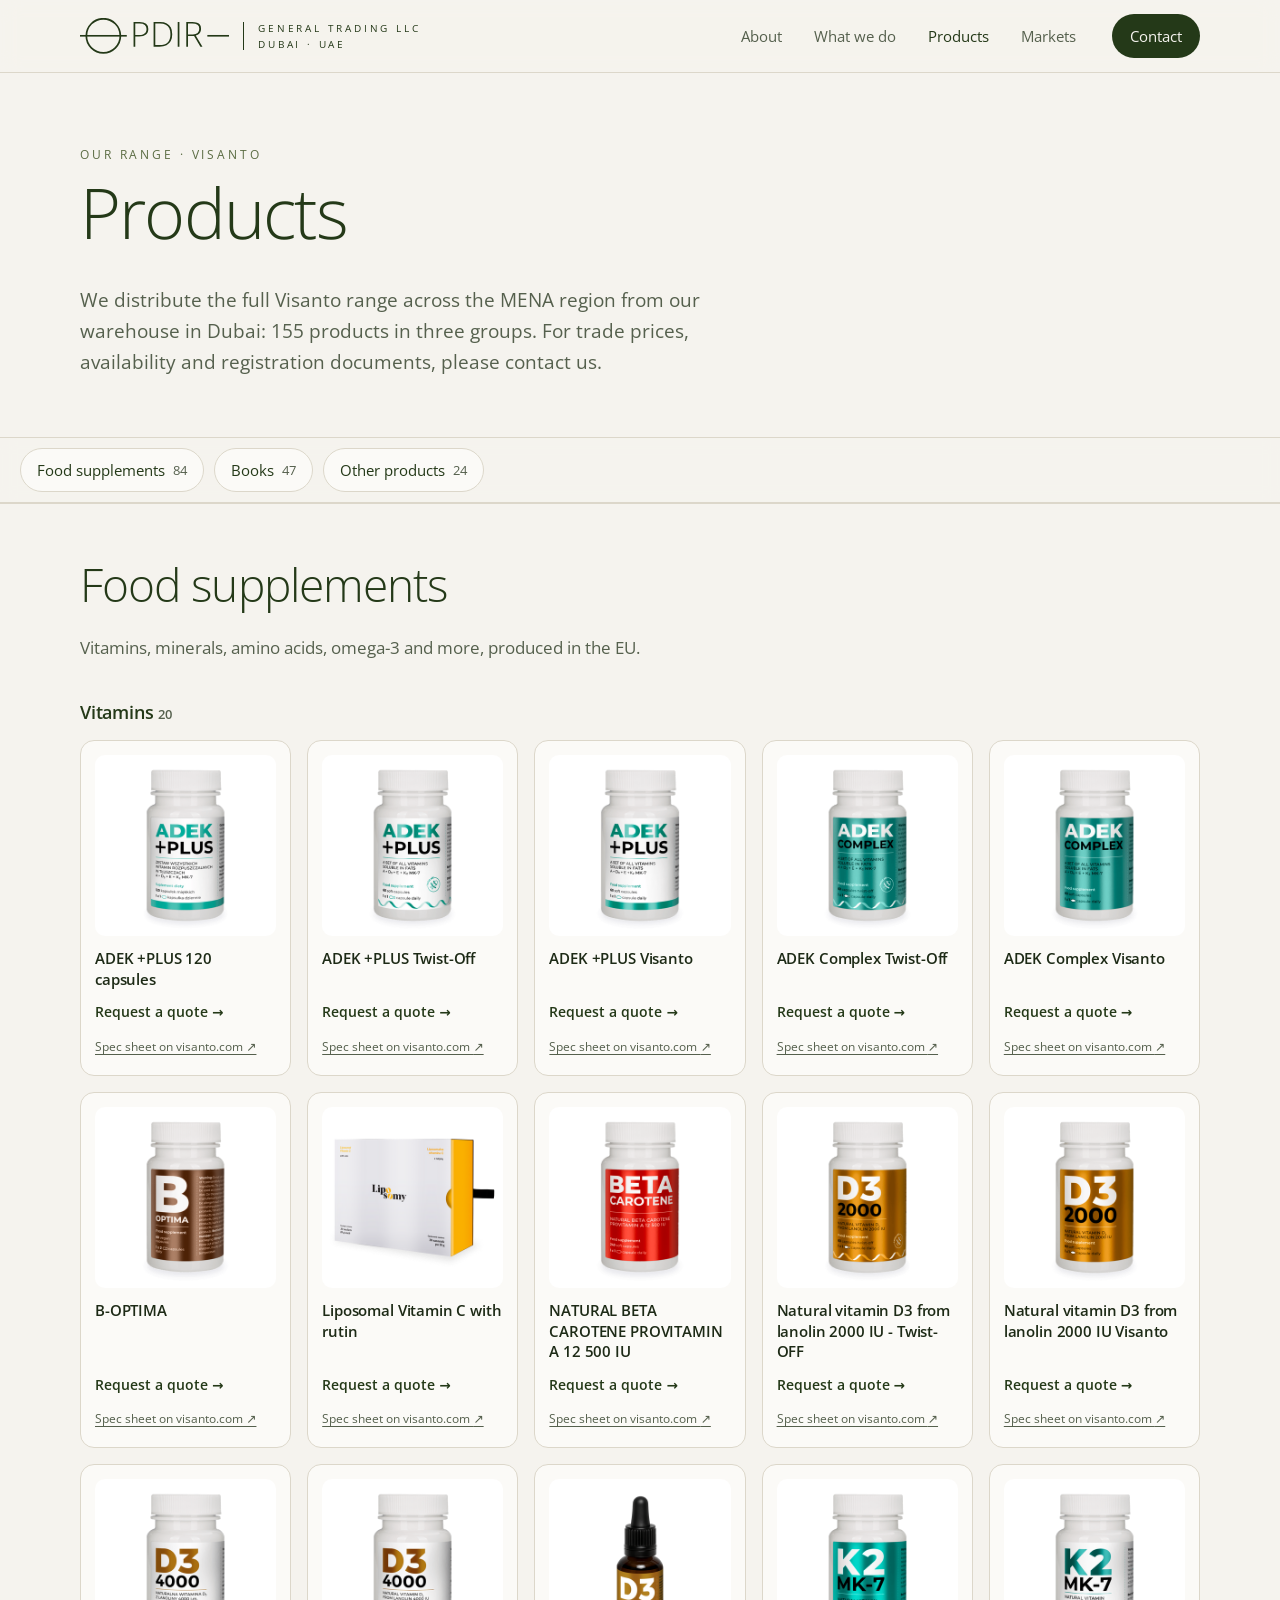
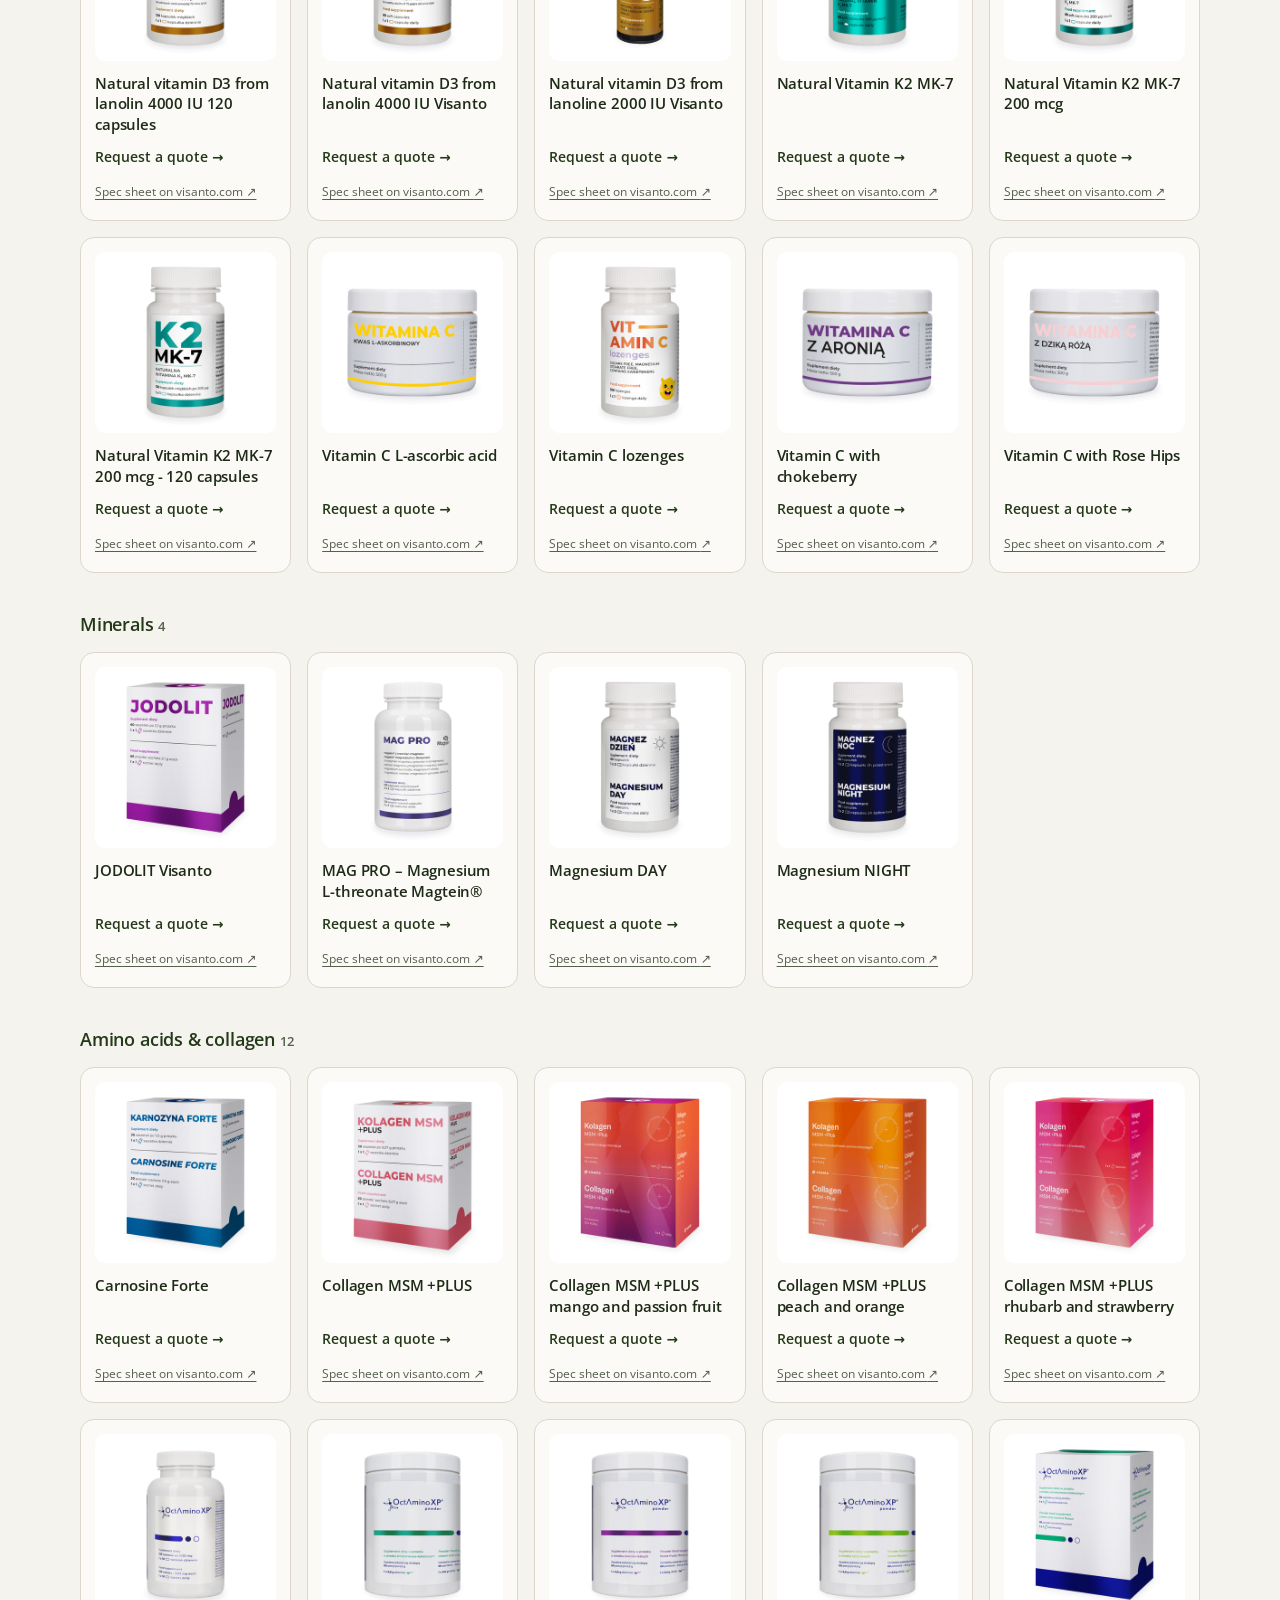
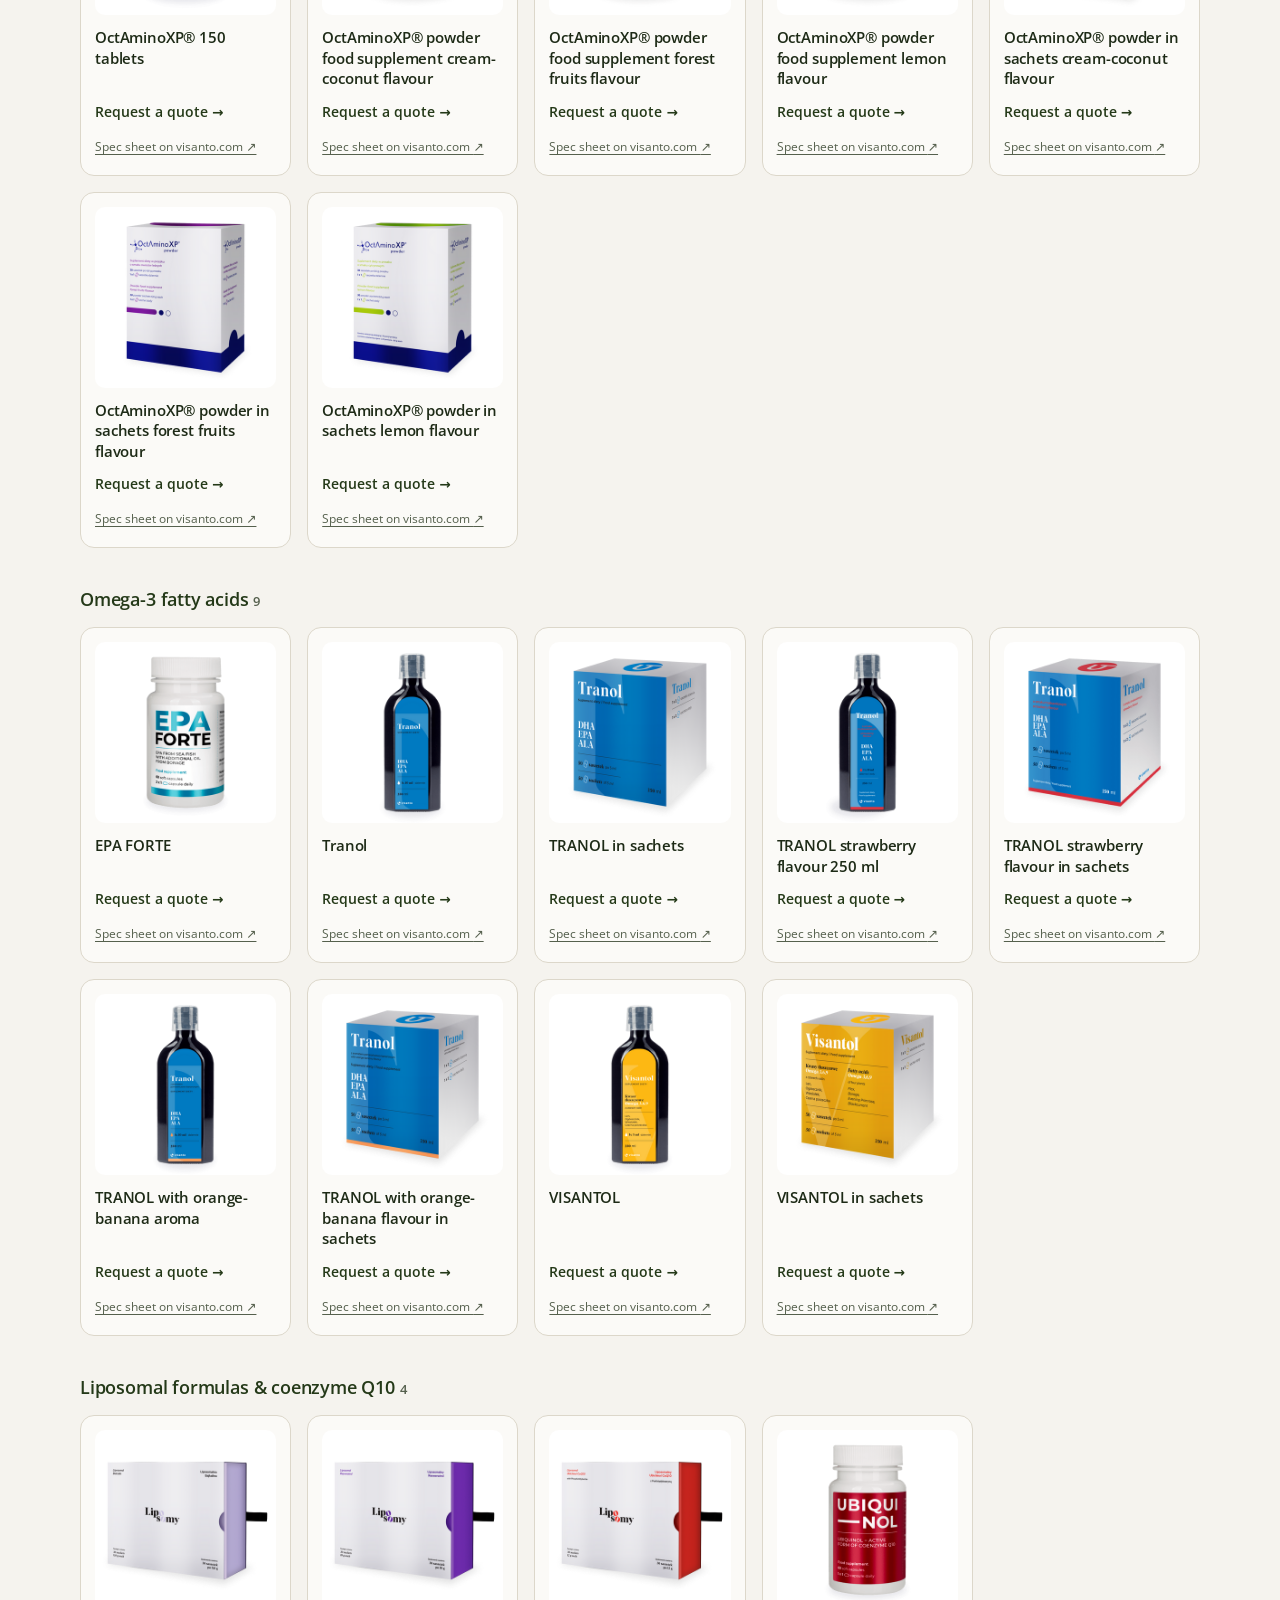
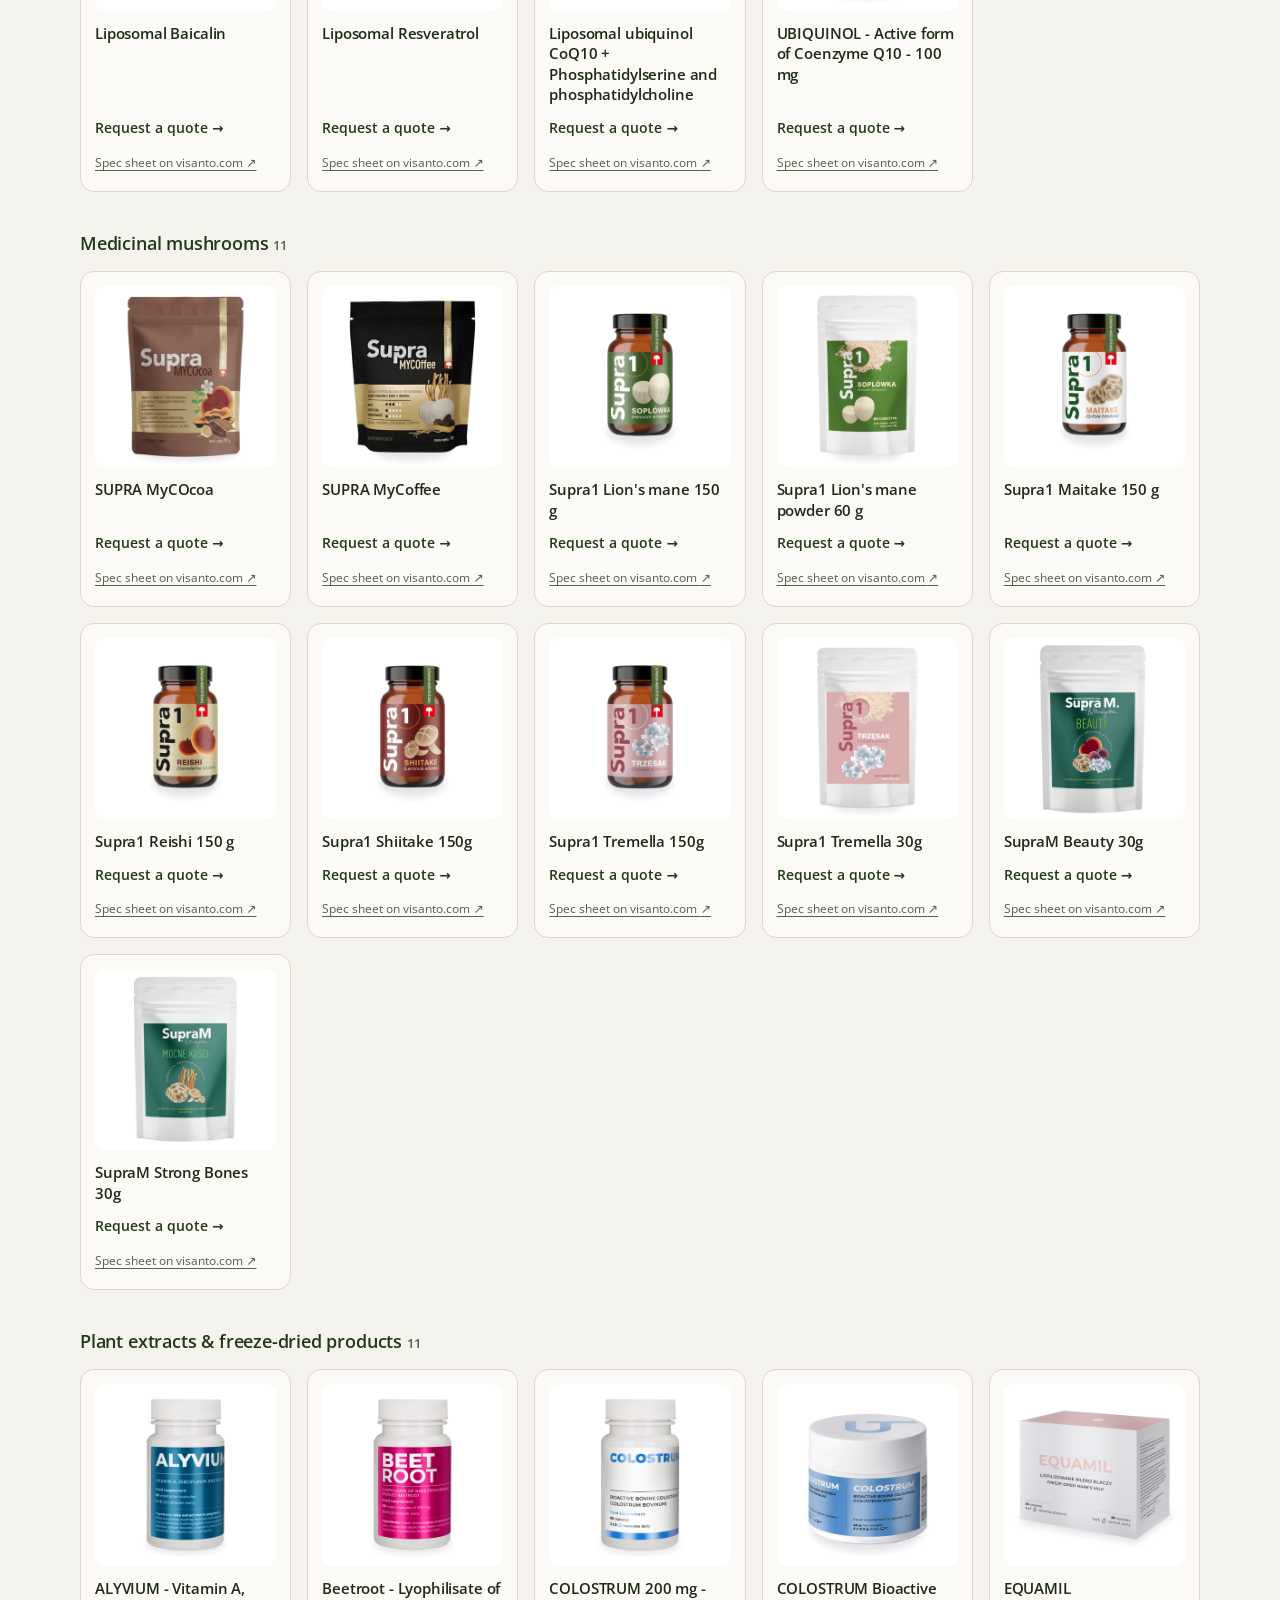
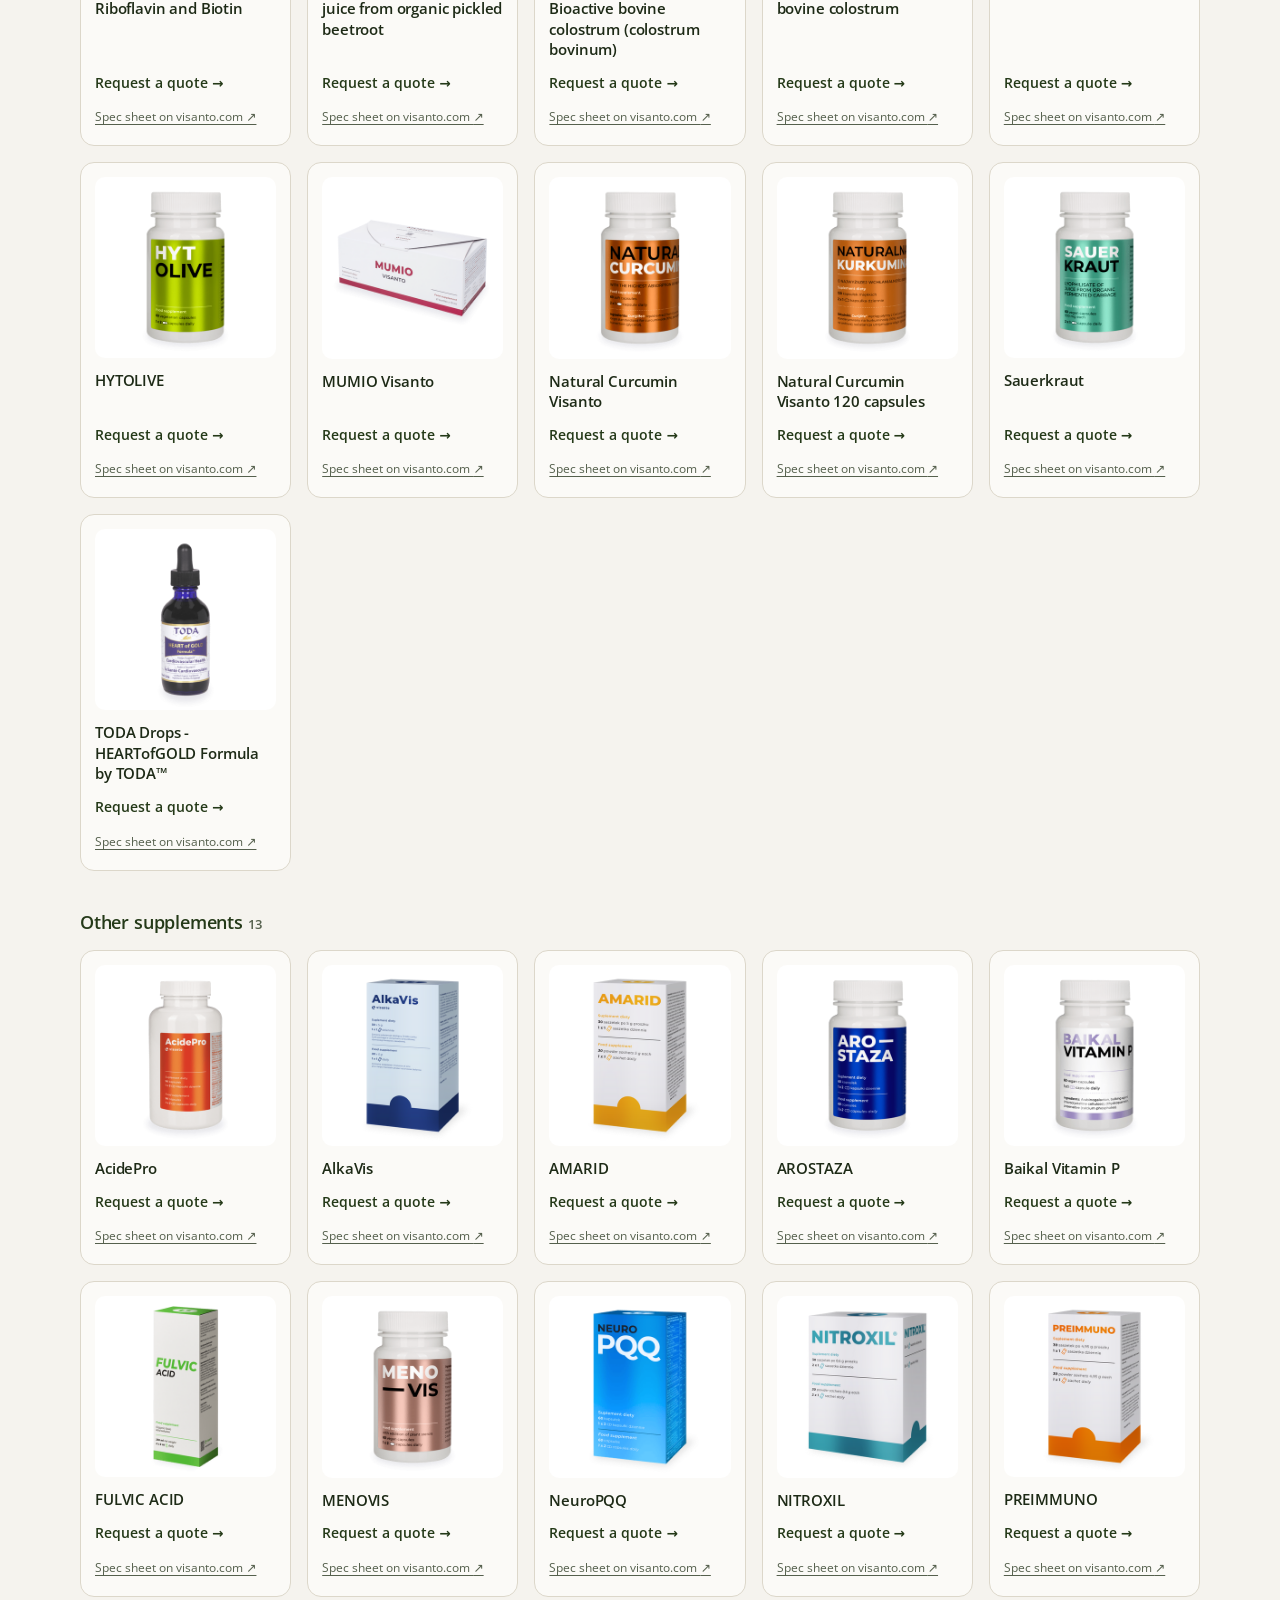
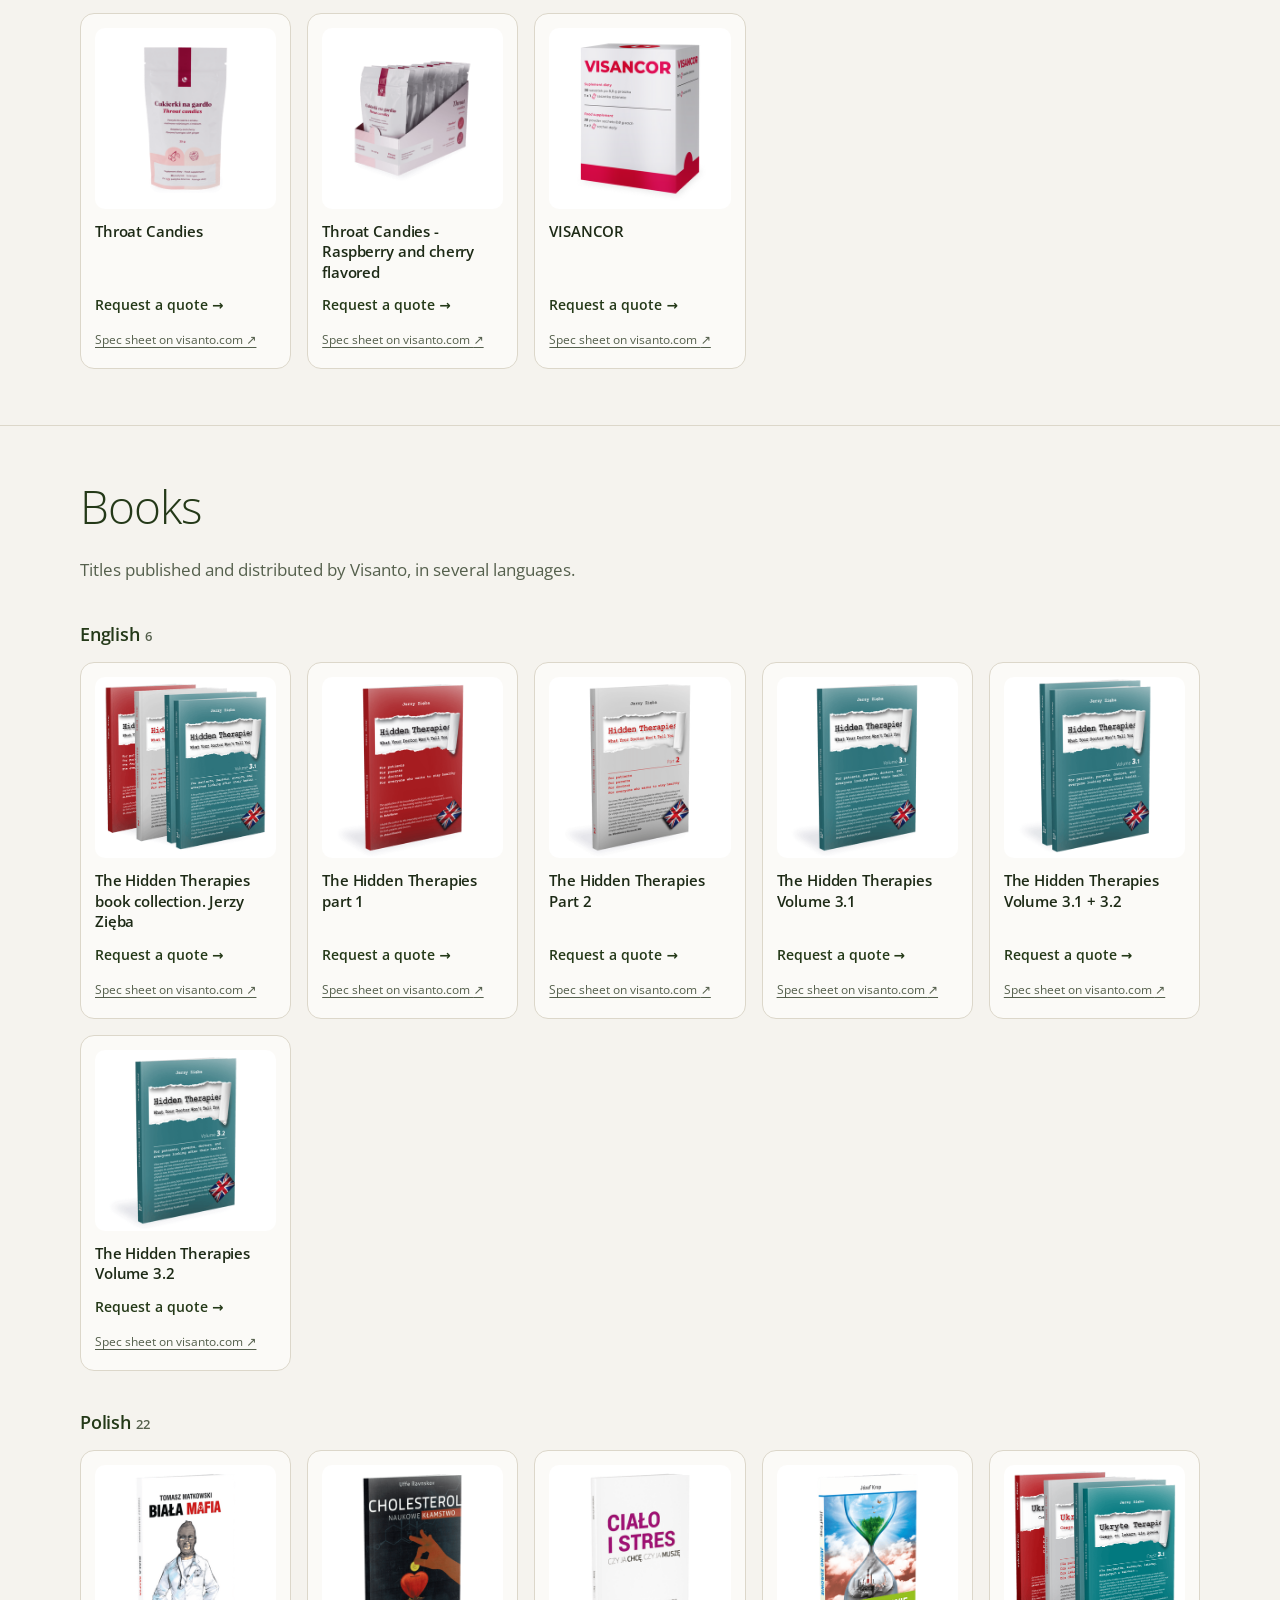
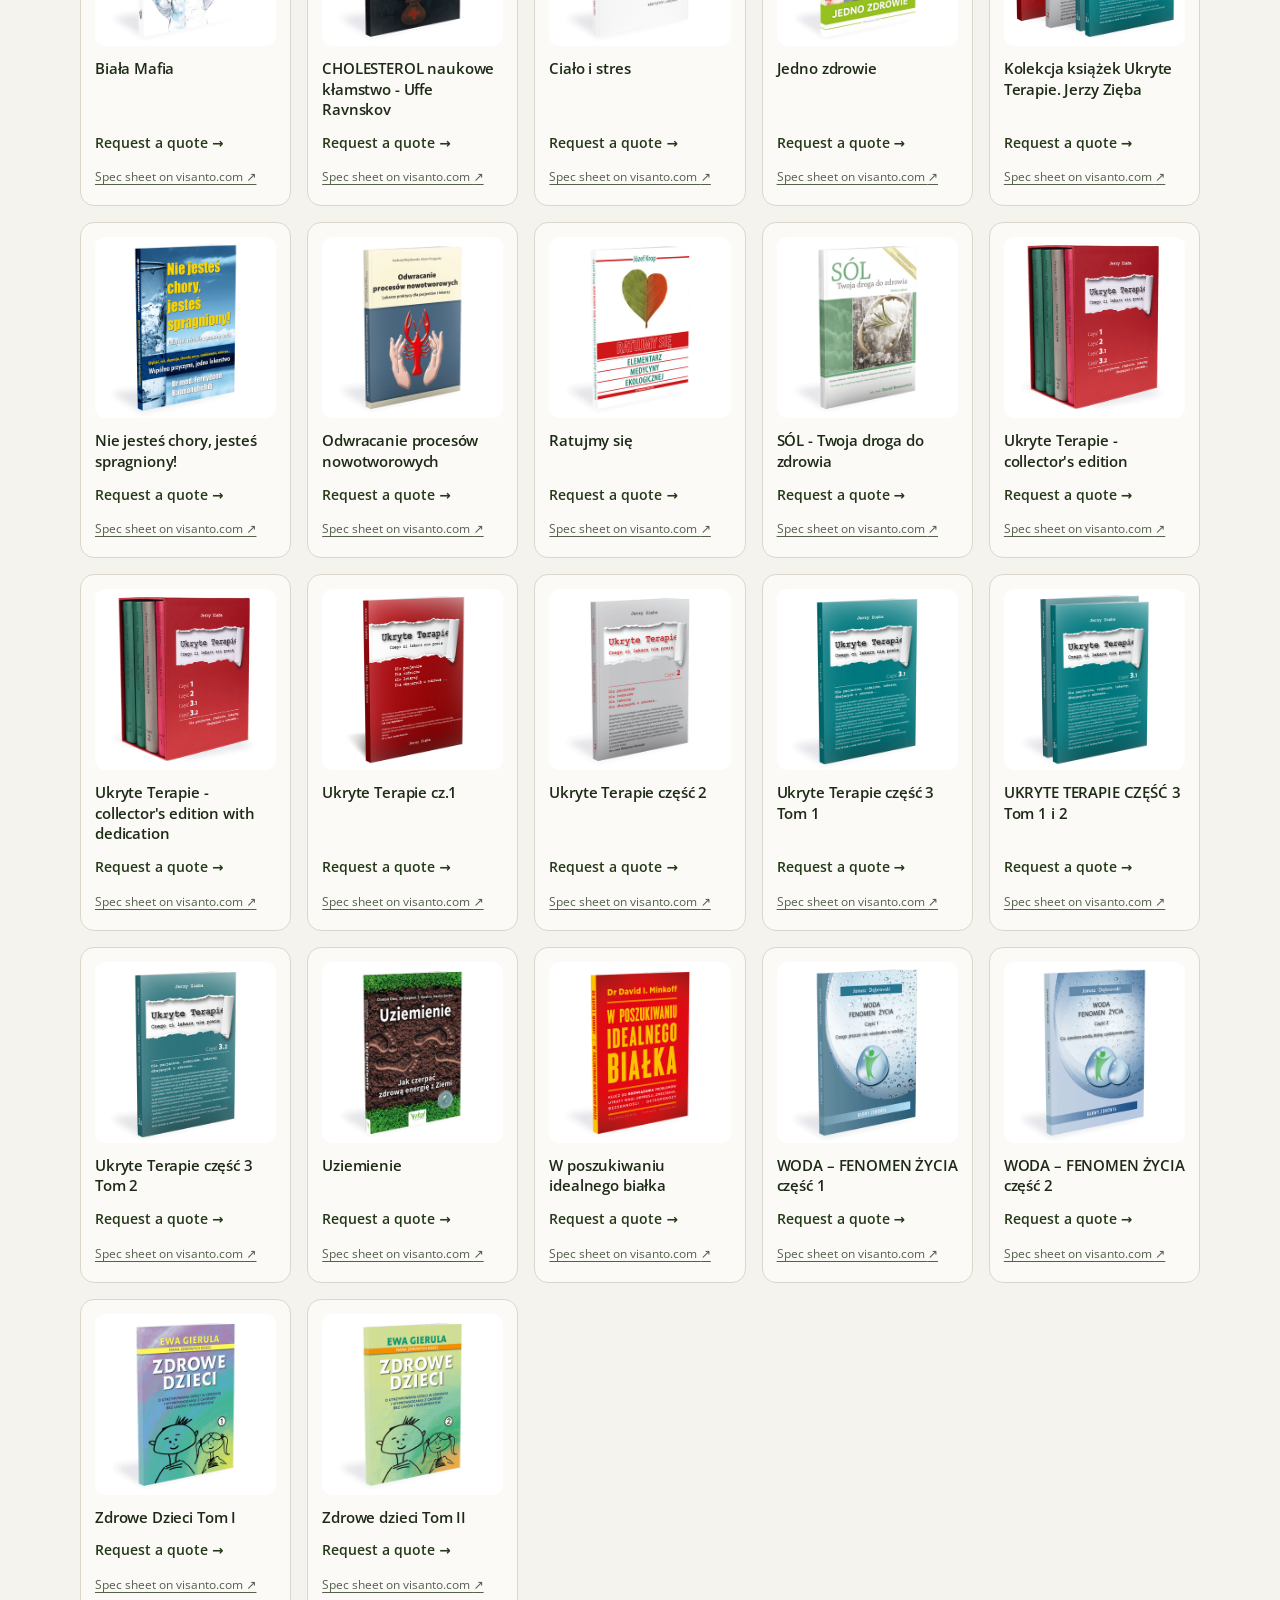
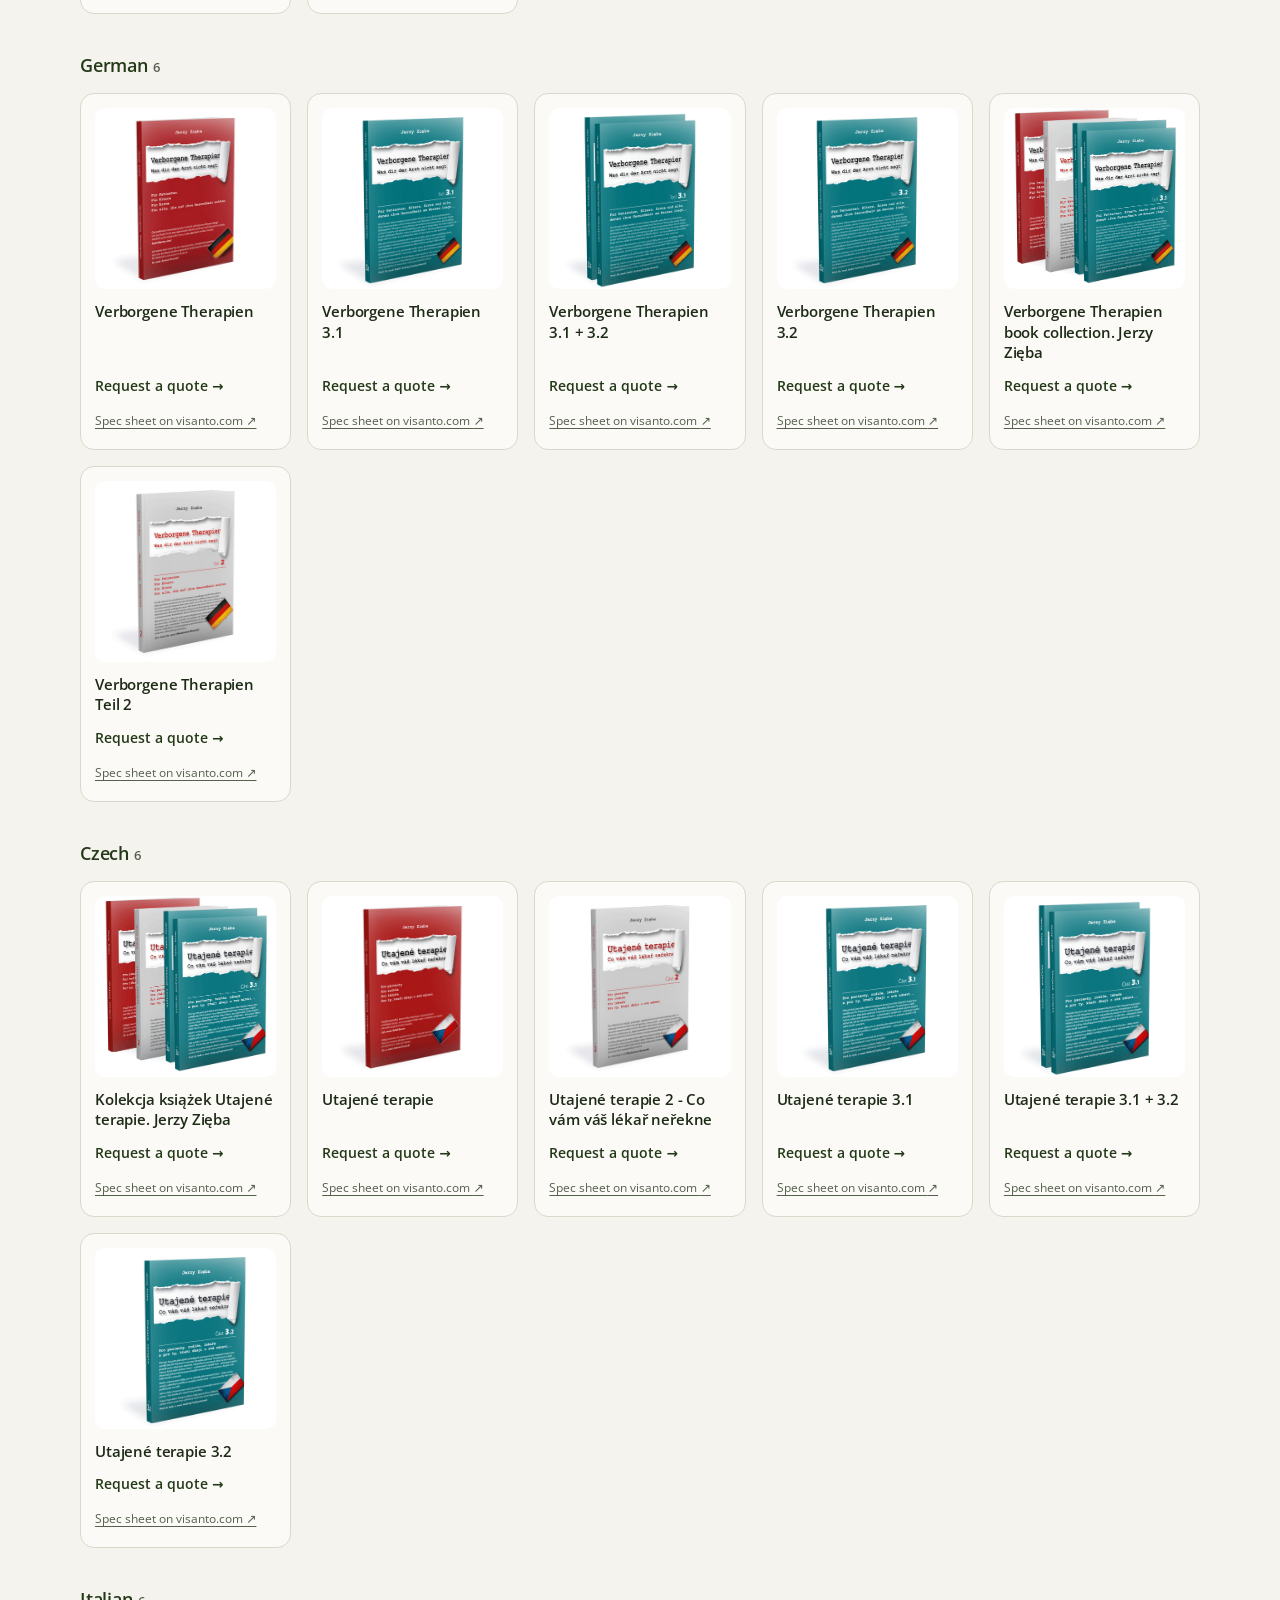
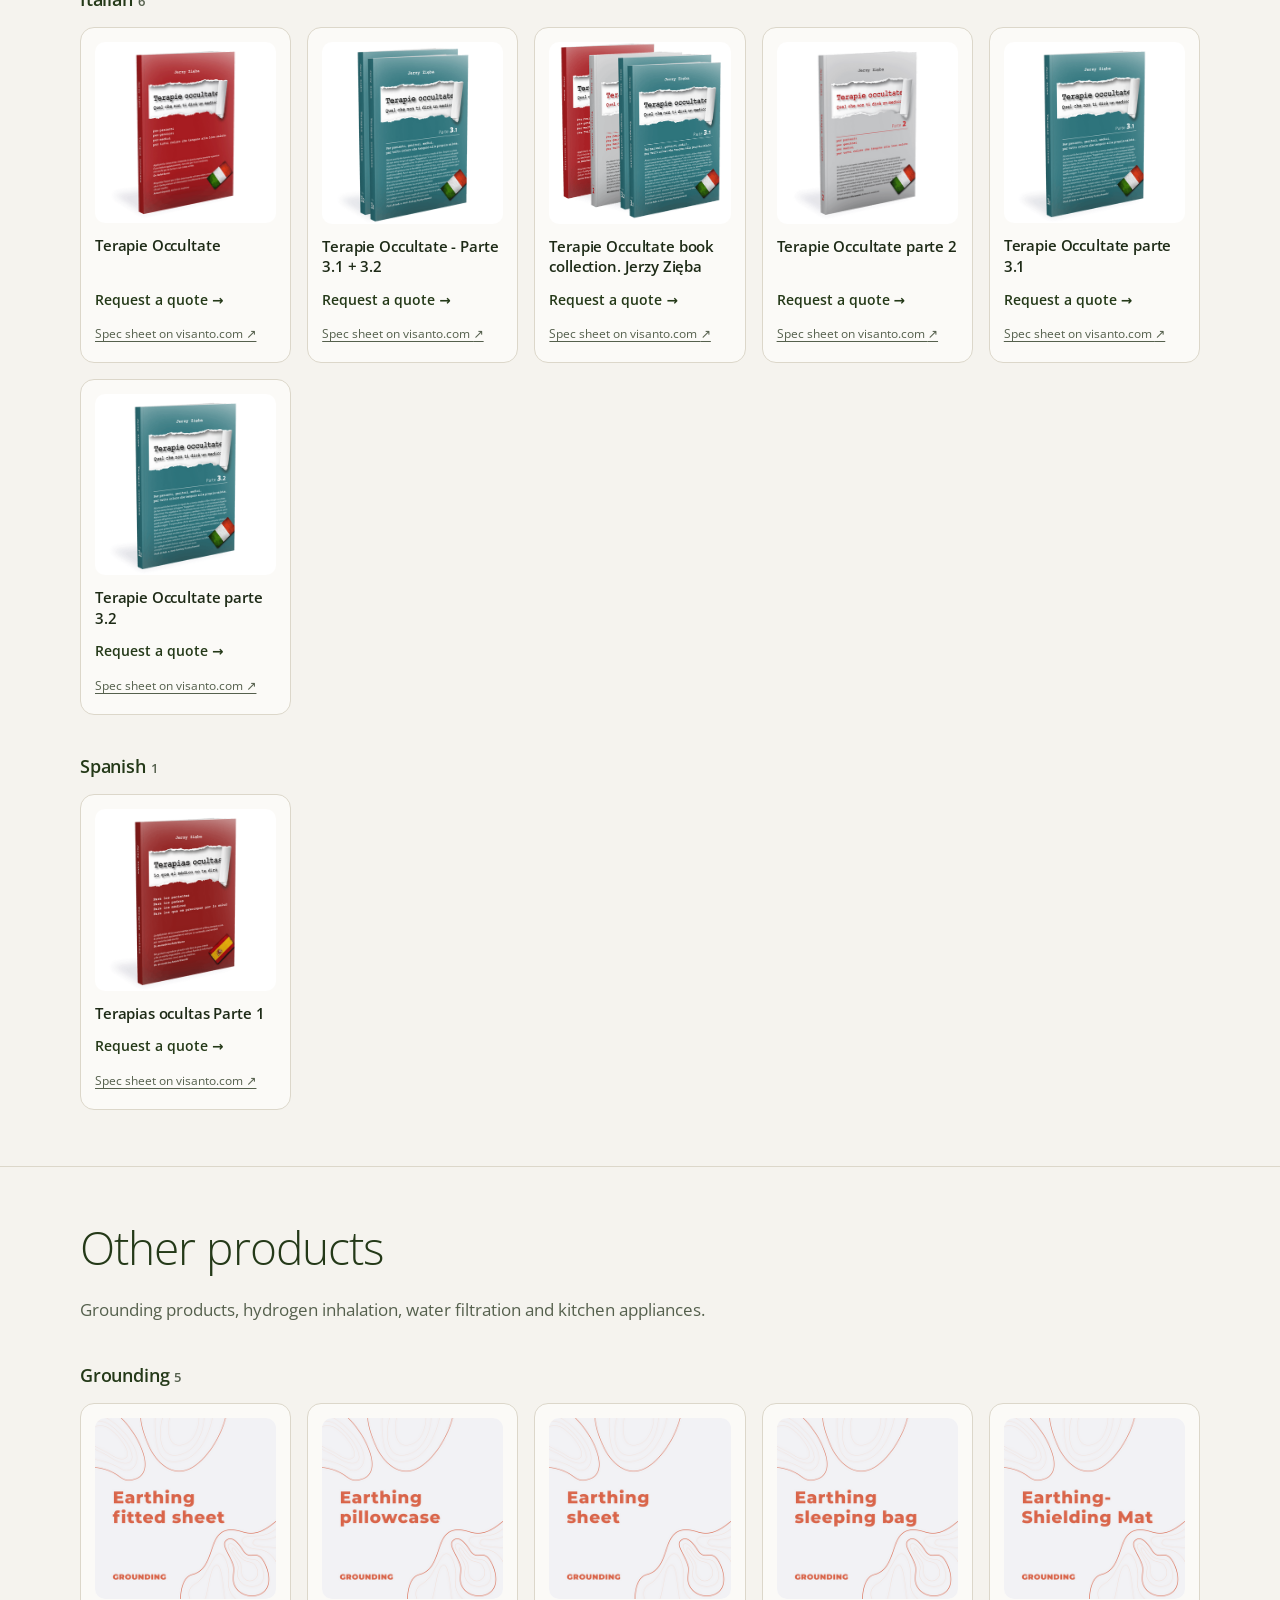
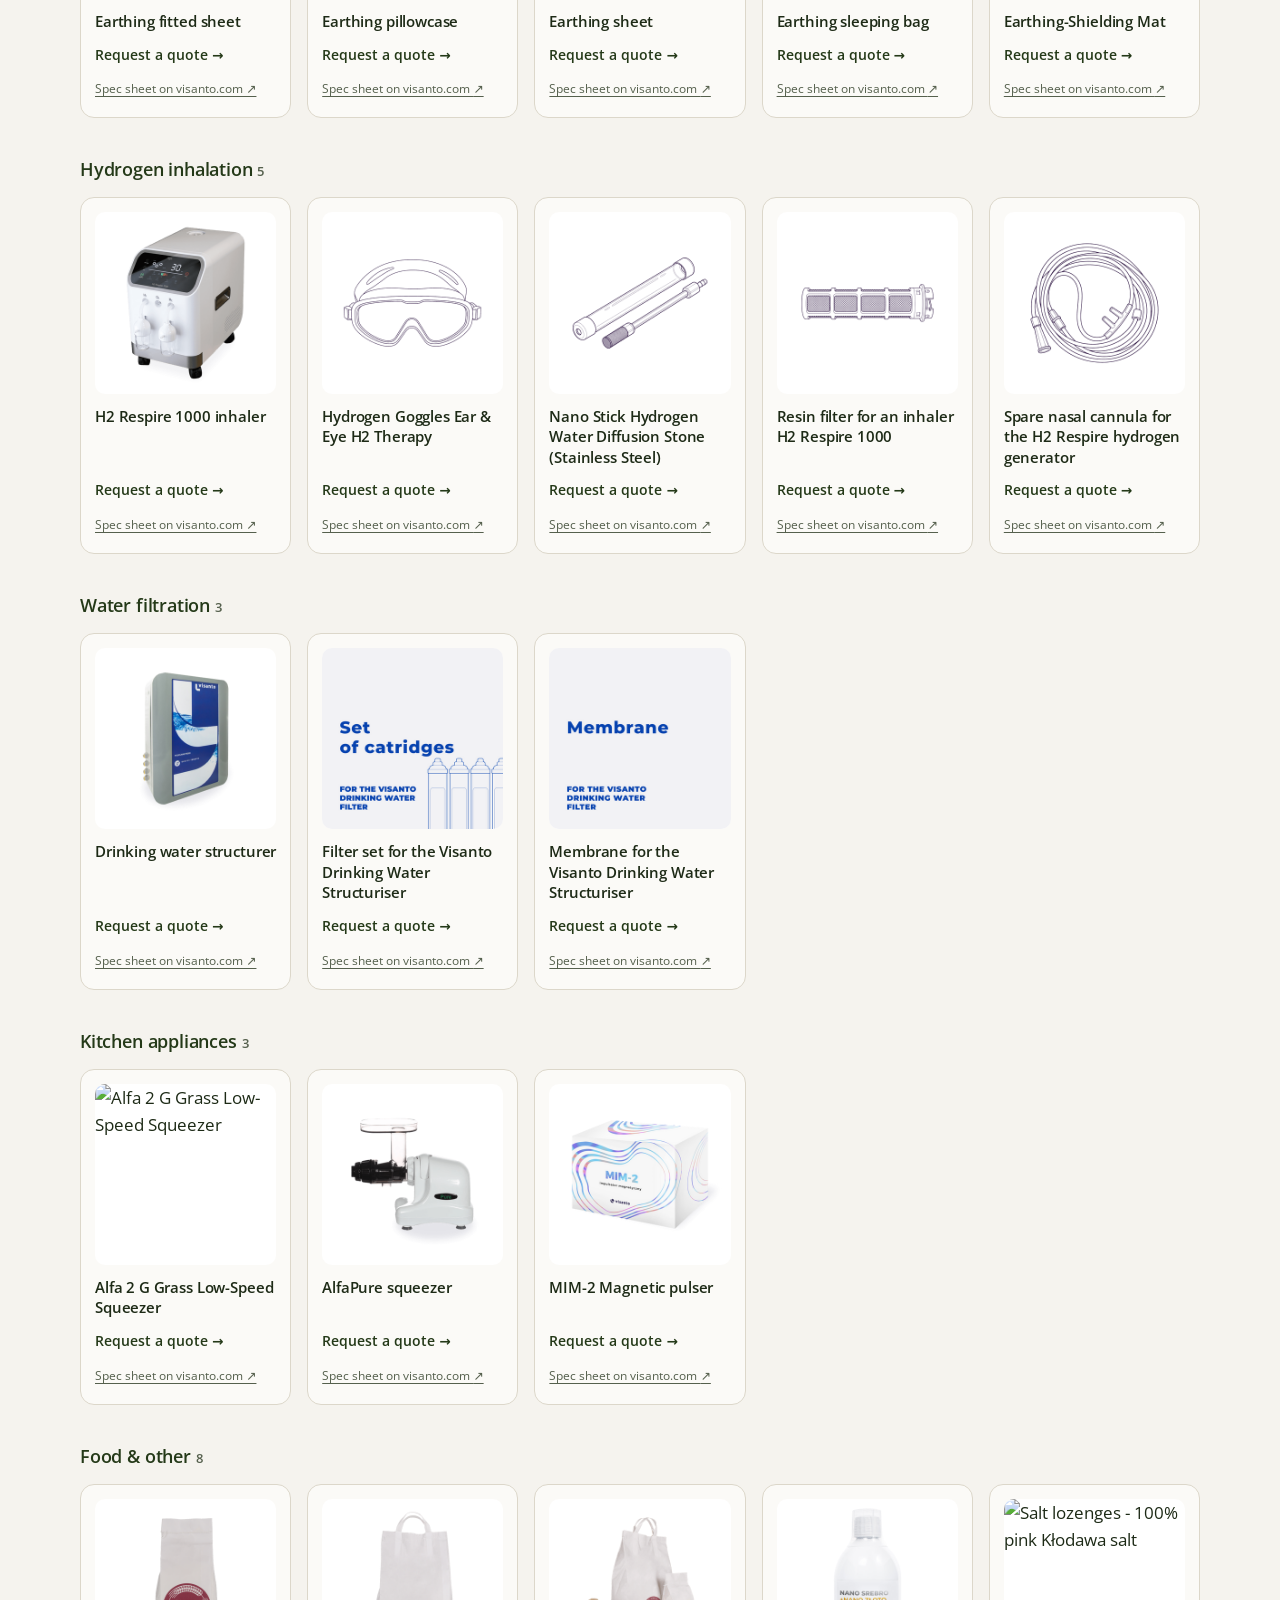
==== site/products.html @ 5ce19b1f "PDIR General Trading website Static site, catalogue build script and GitHub Pages workflows, moved f" ====
<!doctype html>
<html lang="en">
<head>
  <meta charset="utf-8">
  <meta name="viewport" content="width=device-width, initial-scale=1, viewport-fit=cover">
  <title>Products — PDIR General Trading LLC</title>
  <meta name="description" content="The Visanto range distributed by PDIR General Trading LLC from Dubai: food supplements, books and other products from Europe.">
  <meta name="theme-color" content="#243918">
  <link rel="icon" href="assets/favicon.svg" type="image/svg+xml">
  <link rel="preconnect" href="https://fonts.googleapis.com">
  <link rel="preconnect" href="https://fonts.gstatic.com" crossorigin>
  <link href="https://fonts.googleapis.com/css2?family=Open+Sans:wght@300;400;600&display=swap" rel="stylesheet">
  <link rel="stylesheet" href="styles.css">
</head>
<body>
  <a class="skip" href="#top">Skip to content</a>
  <!-- Generated by scripts/build_products.py from visanto.com. Do not edit by hand. -->
  <header class="site-header">
    <div class="wrap header-inner">
      <a class="logo" href="index.html" aria-label="PDIR General Trading LLC home">
        <img src="assets/pdir-mark.svg" alt="PDIR" width="149" height="36">
        <span class="logo-micro"><span>General Trading LLC</span><span>Dubai &middot; UAE</span></span>
      </a>
      <button class="menu-btn" type="button" aria-expanded="false" aria-controls="site-nav">
        <span class="menu-bars" aria-hidden="true"></span>Menu
      </button>
      <nav class="nav" id="site-nav" aria-label="Main">
        <a href="index.html#about">About</a>
        <a href="index.html#services">What we do</a>
        <a href="products.html" aria-current="page">Products</a>
        <a href="index.html#markets">Markets</a>
        <a class="nav-cta" href="index.html#contact">Contact</a>
      </nav>
    </div>
  </header>

  <main id="top">
    <section class="page-hero">
      <div class="wrap">
        <p class="eyebrow">Our range &middot; Visanto</p>
        <h1>Products</h1>
        <p class="lead">We distribute the full Visanto range across the MENA region from our warehouse in Dubai: 155 products in three groups. For trade prices, availability and registration documents, please contact us.</p>
      </div>
    </section>
    <nav class="chips-bar" aria-label="Product groups">
      <div class="wrap chips">
          <a class="chip" href="#supplements">Food supplements <span>84</span></a>
          <a class="chip" href="#books">Books <span>47</span></a>
          <a class="chip" href="#other">Other products <span>24</span></a>
      </div>
    </nav>

    <section id="supplements" class="section catalogue-section">
      <div class="wrap">
        <h2>Food supplements</h2>
        <p class="muted">Vitamins, minerals, amino acids, omega-3 and more, produced in the EU.</p>
        <h3 class="group-title" id="vitamins">Vitamins <span>20</span></h3>
        <ul class="product-grid">
<li class="product">
  <div class="product-img"><img src="assets/products/adek-plus-visanto-120-capsules.png" alt="ADEK +PLUS 120 capsules" loading="lazy" width="400" height="400"></div>
  <h4>ADEK +PLUS 120 capsules</h4>
  <a class="product-quote" href="index.html?product=ADEK%20%2BPLUS%20120%20capsules#contact">Request a quote</a>
  <a class="product-ext" href="https://visanto.com/products/adek-plus-visanto-120-capsules" target="_blank" rel="noopener">Spec sheet on visanto.com <span aria-hidden="true">&#8599;</span></a>
</li>
<li class="product">
  <div class="product-img"><img src="assets/products/adek-plus-twist-off-visanto-60-caps.png" alt="ADEK +PLUS Twist-Off" loading="lazy" width="400" height="400"></div>
  <h4>ADEK +PLUS Twist-Off</h4>
  <a class="product-quote" href="index.html?product=ADEK%20%2BPLUS%20Twist-Off#contact">Request a quote</a>
  <a class="product-ext" href="https://visanto.com/products/adek-plus-twist-off-visanto-60-caps" target="_blank" rel="noopener">Spec sheet on visanto.com <span aria-hidden="true">&#8599;</span></a>
</li>
<li class="product">
  <div class="product-img"><img src="assets/products/adek-plus-visanto-60-caps.png" alt="ADEK +PLUS Visanto" loading="lazy" width="400" height="400"></div>
  <h4>ADEK +PLUS Visanto</h4>
  <a class="product-quote" href="index.html?product=ADEK%20%2BPLUS%20Visanto#contact">Request a quote</a>
  <a class="product-ext" href="https://visanto.com/products/adek-plus-visanto-60-caps" target="_blank" rel="noopener">Spec sheet on visanto.com <span aria-hidden="true">&#8599;</span></a>
</li>
<li class="product">
  <div class="product-img"><img src="assets/products/adek-complex-twist-off-60-caps-visanto.png" alt="ADEK Complex Twist-Off" loading="lazy" width="400" height="400"></div>
  <h4>ADEK Complex Twist-Off</h4>
  <a class="product-quote" href="index.html?product=ADEK%20Complex%20Twist-Off#contact">Request a quote</a>
  <a class="product-ext" href="https://visanto.com/products/adek-complex-twist-off-60-caps-visanto" target="_blank" rel="noopener">Spec sheet on visanto.com <span aria-hidden="true">&#8599;</span></a>
</li>
<li class="product">
  <div class="product-img"><img src="assets/products/adek-complex-visanto-60-capsules.png" alt="ADEK Complex Visanto" loading="lazy" width="400" height="400"></div>
  <h4>ADEK Complex Visanto</h4>
  <a class="product-quote" href="index.html?product=ADEK%20Complex%20Visanto#contact">Request a quote</a>
  <a class="product-ext" href="https://visanto.com/products/adek-complex-visanto-60-capsules" target="_blank" rel="noopener">Spec sheet on visanto.com <span aria-hidden="true">&#8599;</span></a>
</li>
<li class="product">
  <div class="product-img"><img src="assets/products/vitamin-b-complex-b-optima.png" alt="B-OPTIMA" loading="lazy" width="400" height="400"></div>
  <h4>B-OPTIMA</h4>
  <a class="product-quote" href="index.html?product=B-OPTIMA#contact">Request a quote</a>
  <a class="product-ext" href="https://visanto.com/products/vitamin-b-complex-b-optima" target="_blank" rel="noopener">Spec sheet on visanto.com <span aria-hidden="true">&#8599;</span></a>
</li>
<li class="product">
  <div class="product-img"><img src="assets/products/liposomal-vitamin-c-with-rutin.png" alt="Liposomal Vitamin C with rutin" loading="lazy" width="400" height="400"></div>
  <h4>Liposomal Vitamin C with rutin</h4>
  <a class="product-quote" href="index.html?product=Liposomal%20Vitamin%20C%20with%20rutin#contact">Request a quote</a>
  <a class="product-ext" href="https://visanto.com/products/liposomal-vitamin-c-with-rutin" target="_blank" rel="noopener">Spec sheet on visanto.com <span aria-hidden="true">&#8599;</span></a>
</li>
<li class="product">
  <div class="product-img"><img src="assets/products/visanto-natural-beta-carotene-provitamin-a-12500-iu-240-caps.png" alt="NATURAL BETA CAROTENE PROVITAMIN A 12 500 IU" loading="lazy" width="400" height="400"></div>
  <h4>NATURAL BETA CAROTENE PROVITAMIN A 12 500 IU</h4>
  <a class="product-quote" href="index.html?product=NATURAL%20BETA%20CAROTENE%20PROVITAMIN%20A%2012%20500%20IU#contact">Request a quote</a>
  <a class="product-ext" href="https://visanto.com/products/visanto-natural-beta-carotene-provitamin-a-12500-iu-240-caps" target="_blank" rel="noopener">Spec sheet on visanto.com <span aria-hidden="true">&#8599;</span></a>
</li>
<li class="product">
  <div class="product-img"><img src="assets/products/natural-vitamin-d3-from-lanolin-2000-iu-visanto-60-caps.png" alt="Natural vitamin D3 from lanolin 2000 IU - Twist-OFF" loading="lazy" width="400" height="400"></div>
  <h4>Natural vitamin D3 from lanolin 2000 IU - Twist-OFF</h4>
  <a class="product-quote" href="index.html?product=Natural%20vitamin%20D3%20from%20lanolin%202000%20IU%20-%20Twist-OFF#contact">Request a quote</a>
  <a class="product-ext" href="https://visanto.com/products/natural-vitamin-d3-from-lanolin-2000-iu-visanto-60-caps" target="_blank" rel="noopener">Spec sheet on visanto.com <span aria-hidden="true">&#8599;</span></a>
</li>
<li class="product">
  <div class="product-img"><img src="assets/products/vitamin-d3-from-lanolin-2000-iu-visanto.png" alt="Natural vitamin D3 from lanolin 2000 IU Visanto" loading="lazy" width="400" height="400"></div>
  <h4>Natural vitamin D3 from lanolin 2000 IU Visanto</h4>
  <a class="product-quote" href="index.html?product=Natural%20vitamin%20D3%20from%20lanolin%202000%20IU%20Visanto#contact">Request a quote</a>
  <a class="product-ext" href="https://visanto.com/products/vitamin-d3-from-lanolin-2000-iu-visanto" target="_blank" rel="noopener">Spec sheet on visanto.com <span aria-hidden="true">&#8599;</span></a>
</li>
<li class="product">
  <div class="product-img"><img src="assets/products/natural-vitamin-d3-from-lanloin-4000-iu-120-capsules-visanto.png" alt="Natural vitamin D3 from lanolin 4000 IU 120 capsules" loading="lazy" width="400" height="400"></div>
  <h4>Natural vitamin D3 from lanolin 4000 IU 120 capsules</h4>
  <a class="product-quote" href="index.html?product=Natural%20vitamin%20D3%20from%20lanolin%204000%20IU%20120%20capsules#contact">Request a quote</a>
  <a class="product-ext" href="https://visanto.com/products/natural-vitamin-d3-from-lanloin-4000-iu-120-capsules-visanto" target="_blank" rel="noopener">Spec sheet on visanto.com <span aria-hidden="true">&#8599;</span></a>
</li>
<li class="product">
  <div class="product-img"><img src="assets/products/natural-vitamin-d3-from-lanloin-4000-iu-visanto.png" alt="Natural vitamin D3 from lanolin 4000 IU Visanto" loading="lazy" width="400" height="400"></div>
  <h4>Natural vitamin D3 from lanolin 4000 IU Visanto</h4>
  <a class="product-quote" href="index.html?product=Natural%20vitamin%20D3%20from%20lanolin%204000%20IU%20Visanto#contact">Request a quote</a>
  <a class="product-ext" href="https://visanto.com/products/natural-vitamin-d3-from-lanloin-4000-iu-visanto" target="_blank" rel="noopener">Spec sheet on visanto.com <span aria-hidden="true">&#8599;</span></a>
</li>
<li class="product">
  <div class="product-img"><img src="assets/products/natural-vitamin-d3-drops-2000iu.png" alt="Natural vitamin D3 from lanoline 2000 IU Visanto" loading="lazy" width="400" height="400"></div>
  <h4>Natural vitamin D3 from lanoline 2000 IU Visanto</h4>
  <a class="product-quote" href="index.html?product=Natural%20vitamin%20D3%20from%20lanoline%202000%20IU%20Visanto#contact">Request a quote</a>
  <a class="product-ext" href="https://visanto.com/products/natural-vitamin-d3-drops-2000iu" target="_blank" rel="noopener">Spec sheet on visanto.com <span aria-hidden="true">&#8599;</span></a>
</li>
<li class="product">
  <div class="product-img"><img src="assets/products/natural-vitamin-k2-mk7-visanto.png" alt="Natural Vitamin K2 MK-7" loading="lazy" width="400" height="400"></div>
  <h4>Natural Vitamin K2 MK-7</h4>
  <a class="product-quote" href="index.html?product=Natural%20Vitamin%20K2%20MK-7#contact">Request a quote</a>
  <a class="product-ext" href="https://visanto.com/products/natural-vitamin-k2-mk7-visanto" target="_blank" rel="noopener">Spec sheet on visanto.com <span aria-hidden="true">&#8599;</span></a>
</li>
<li class="product">
  <div class="product-img"><img src="assets/products/k2-mk7-200mcg-natural-vitamin-visanto.png" alt="Natural Vitamin K2 MK-7 200 mcg" loading="lazy" width="400" height="400"></div>
  <h4>Natural Vitamin K2 MK-7 200 mcg</h4>
  <a class="product-quote" href="index.html?product=Natural%20Vitamin%20K2%20MK-7%20200%20mcg#contact">Request a quote</a>
  <a class="product-ext" href="https://visanto.com/products/k2-mk7-200mcg-natural-vitamin-visanto" target="_blank" rel="noopener">Spec sheet on visanto.com <span aria-hidden="true">&#8599;</span></a>
</li>
<li class="product">
  <div class="product-img"><img src="assets/products/k2-mk7-200mcg-120-capsules-natural-vitamin-visanto.png" alt="Natural Vitamin K2 MK-7 200 mcg - 120 capsules" loading="lazy" width="400" height="400"></div>
  <h4>Natural Vitamin K2 MK-7 200 mcg - 120 capsules</h4>
  <a class="product-quote" href="index.html?product=Natural%20Vitamin%20K2%20MK-7%20200%20mcg%20-%20120%20capsules#contact">Request a quote</a>
  <a class="product-ext" href="https://visanto.com/products/k2-mk7-200mcg-120-capsules-natural-vitamin-visanto" target="_blank" rel="noopener">Spec sheet on visanto.com <span aria-hidden="true">&#8599;</span></a>
</li>
<li class="product">
  <div class="product-img"><img src="assets/products/vitamin-c-l-ascorbic-acid-visanto.png" alt="Vitamin C L-ascorbic acid" loading="lazy" width="400" height="400"></div>
  <h4>Vitamin C L-ascorbic acid</h4>
  <a class="product-quote" href="index.html?product=Vitamin%20C%20L-ascorbic%20acid#contact">Request a quote</a>
  <a class="product-ext" href="https://visanto.com/products/vitamin-c-l-ascorbic-acid-visanto" target="_blank" rel="noopener">Spec sheet on visanto.com <span aria-hidden="true">&#8599;</span></a>
</li>
<li class="product">
  <div class="product-img"><img src="assets/products/vitamin-c-lozenges-visanto.png" alt="Vitamin C lozenges" loading="lazy" width="400" height="400"></div>
  <h4>Vitamin C lozenges</h4>
  <a class="product-quote" href="index.html?product=Vitamin%20C%20lozenges#contact">Request a quote</a>
  <a class="product-ext" href="https://visanto.com/products/vitamin-c-lozenges-visanto" target="_blank" rel="noopener">Spec sheet on visanto.com <span aria-hidden="true">&#8599;</span></a>
</li>
<li class="product">
  <div class="product-img"><img src="assets/products/vitamin-c-with-chokeberry.png" alt="Vitamin C with chokeberry" loading="lazy" width="400" height="400"></div>
  <h4>Vitamin C with chokeberry</h4>
  <a class="product-quote" href="index.html?product=Vitamin%20C%20with%20chokeberry#contact">Request a quote</a>
  <a class="product-ext" href="https://visanto.com/products/vitamin-c-with-chokeberry" target="_blank" rel="noopener">Spec sheet on visanto.com <span aria-hidden="true">&#8599;</span></a>
</li>
<li class="product">
  <div class="product-img"><img src="assets/products/vitamin-c-with-rose-hips.png" alt="Vitamin C with Rose Hips" loading="lazy" width="400" height="400"></div>
  <h4>Vitamin C with Rose Hips</h4>
  <a class="product-quote" href="index.html?product=Vitamin%20C%20with%20Rose%20Hips#contact">Request a quote</a>
  <a class="product-ext" href="https://visanto.com/products/vitamin-c-with-rose-hips" target="_blank" rel="noopener">Spec sheet on visanto.com <span aria-hidden="true">&#8599;</span></a>
</li>
        </ul>
        <h3 class="group-title" id="minerals">Minerals <span>4</span></h3>
        <ul class="product-grid">
<li class="product">
  <div class="product-img"><img src="assets/products/jodolit-en-visanto.png" alt="JODOLIT Visanto" loading="lazy" width="400" height="400"></div>
  <h4>JODOLIT Visanto</h4>
  <a class="product-quote" href="index.html?product=JODOLIT%20Visanto#contact">Request a quote</a>
  <a class="product-ext" href="https://visanto.com/products/jodolit-en-visanto" target="_blank" rel="noopener">Spec sheet on visanto.com <span aria-hidden="true">&#8599;</span></a>
</li>
<li class="product">
  <div class="product-img"><img src="assets/products/mag-pro-visanto-magnesium-l-threonate-magtein.png" alt="MAG PRO – Magnesium L-threonate Magtein®" loading="lazy" width="400" height="400"></div>
  <h4>MAG PRO – Magnesium L-threonate Magtein®</h4>
  <a class="product-quote" href="index.html?product=MAG%20PRO%20%E2%80%93%20Magnesium%20L-threonate%20Magtein%C2%AE#contact">Request a quote</a>
  <a class="product-ext" href="https://visanto.com/products/mag-pro-visanto-magnesium-l-threonate-magtein" target="_blank" rel="noopener">Spec sheet on visanto.com <span aria-hidden="true">&#8599;</span></a>
</li>
<li class="product">
  <div class="product-img"><img src="assets/products/magnesium-day-visanto.png" alt="Magnesium DAY" loading="lazy" width="400" height="400"></div>
  <h4>Magnesium DAY</h4>
  <a class="product-quote" href="index.html?product=Magnesium%20DAY#contact">Request a quote</a>
  <a class="product-ext" href="https://visanto.com/products/magnesium-day-visanto" target="_blank" rel="noopener">Spec sheet on visanto.com <span aria-hidden="true">&#8599;</span></a>
</li>
<li class="product">
  <div class="product-img"><img src="assets/products/magnesium-night-visanto.png" alt="Magnesium NIGHT" loading="lazy" width="400" height="400"></div>
  <h4>Magnesium NIGHT</h4>
  <a class="product-quote" href="index.html?product=Magnesium%20NIGHT#contact">Request a quote</a>
  <a class="product-ext" href="https://visanto.com/products/magnesium-night-visanto" target="_blank" rel="noopener">Spec sheet on visanto.com <span aria-hidden="true">&#8599;</span></a>
</li>
        </ul>
        <h3 class="group-title" id="amino-acids-collagen">Amino acids &amp; collagen <span>12</span></h3>
        <ul class="product-grid">
<li class="product">
  <div class="product-img"><img src="assets/products/carnosine-forte.png" alt="Carnosine Forte" loading="lazy" width="400" height="400"></div>
  <h4>Carnosine Forte</h4>
  <a class="product-quote" href="index.html?product=Carnosine%20Forte#contact">Request a quote</a>
  <a class="product-ext" href="https://visanto.com/products/carnosine-forte" target="_blank" rel="noopener">Spec sheet on visanto.com <span aria-hidden="true">&#8599;</span></a>
</li>
<li class="product">
  <div class="product-img"><img src="assets/products/collagen-msm-plus.png" alt="Collagen MSM +PLUS" loading="lazy" width="400" height="400"></div>
  <h4>Collagen MSM +PLUS</h4>
  <a class="product-quote" href="index.html?product=Collagen%20MSM%20%2BPLUS#contact">Request a quote</a>
  <a class="product-ext" href="https://visanto.com/products/collagen-msm-plus" target="_blank" rel="noopener">Spec sheet on visanto.com <span aria-hidden="true">&#8599;</span></a>
</li>
<li class="product">
  <div class="product-img"><img src="assets/products/collagen-msm-plus-mango-and-passsion-fruit.png" alt="Collagen MSM +PLUS mango and passion fruit" loading="lazy" width="400" height="400"></div>
  <h4>Collagen MSM +PLUS mango and passion fruit</h4>
  <a class="product-quote" href="index.html?product=Collagen%20MSM%20%2BPLUS%20mango%20and%20passion%20fruit#contact">Request a quote</a>
  <a class="product-ext" href="https://visanto.com/products/collagen-msm-plus-mango-and-passsion-fruit" target="_blank" rel="noopener">Spec sheet on visanto.com <span aria-hidden="true">&#8599;</span></a>
</li>
<li class="product">
  <div class="product-img"><img src="assets/products/collagen-msm-plus-peach-and-orange.png" alt="Collagen MSM +PLUS peach and orange" loading="lazy" width="400" height="400"></div>
  <h4>Collagen MSM +PLUS peach and orange</h4>
  <a class="product-quote" href="index.html?product=Collagen%20MSM%20%2BPLUS%20peach%20and%20orange#contact">Request a quote</a>
  <a class="product-ext" href="https://visanto.com/products/collagen-msm-plus-peach-and-orange" target="_blank" rel="noopener">Spec sheet on visanto.com <span aria-hidden="true">&#8599;</span></a>
</li>
<li class="product">
  <div class="product-img"><img src="assets/products/collagen-msm-plus-rhubarb-and-strawberry.png" alt="Collagen MSM +PLUS rhubarb and strawberry" loading="lazy" width="400" height="400"></div>
  <h4>Collagen MSM +PLUS rhubarb and strawberry</h4>
  <a class="product-quote" href="index.html?product=Collagen%20MSM%20%2BPLUS%20rhubarb%20and%20strawberry#contact">Request a quote</a>
  <a class="product-ext" href="https://visanto.com/products/collagen-msm-plus-rhubarb-and-strawberry" target="_blank" rel="noopener">Spec sheet on visanto.com <span aria-hidden="true">&#8599;</span></a>
</li>
<li class="product">
  <div class="product-img"><img src="assets/products/octamino-150-tablets-mix-8-aminoacids.png" alt="OctAminoXP® 150 tablets" loading="lazy" width="400" height="400"></div>
  <h4>OctAminoXP® 150 tablets</h4>
  <a class="product-quote" href="index.html?product=OctAminoXP%C2%AE%20150%20tablets#contact">Request a quote</a>
  <a class="product-ext" href="https://visanto.com/products/octamino-150-tablets-mix-8-aminoacids" target="_blank" rel="noopener">Spec sheet on visanto.com <span aria-hidden="true">&#8599;</span></a>
</li>
<li class="product">
  <div class="product-img"><img src="assets/products/octaminoxp-powder-mix-8-aminoacids-food-supplement-cream-coconut-favour.png" alt="OctAminoXP® powder food supplement cream-coconut flavour" loading="lazy" width="400" height="400"></div>
  <h4>OctAminoXP® powder food supplement cream-coconut flavour</h4>
  <a class="product-quote" href="index.html?product=OctAminoXP%C2%AE%20powder%20food%20supplement%20cream-coconut%20flavour#contact">Request a quote</a>
  <a class="product-ext" href="https://visanto.com/products/octaminoxp-powder-mix-8-aminoacids-food-supplement-cream-coconut-favour" target="_blank" rel="noopener">Spec sheet on visanto.com <span aria-hidden="true">&#8599;</span></a>
</li>
<li class="product">
  <div class="product-img"><img src="assets/products/octaminoxp-powder-mix-8-aminoacids-food-supplement-forest-fruits-favour.png" alt="OctAminoXP® powder food supplement forest fruits flavour" loading="lazy" width="400" height="400"></div>
  <h4>OctAminoXP® powder food supplement forest fruits flavour</h4>
  <a class="product-quote" href="index.html?product=OctAminoXP%C2%AE%20powder%20food%20supplement%20forest%20fruits%20flavour#contact">Request a quote</a>
  <a class="product-ext" href="https://visanto.com/products/octaminoxp-powder-mix-8-aminoacids-food-supplement-forest-fruits-favour" target="_blank" rel="noopener">Spec sheet on visanto.com <span aria-hidden="true">&#8599;</span></a>
</li>
<li class="product">
  <div class="product-img"><img src="assets/products/octaminoxp-powder-mix-8-aminoacids-food-supplement-lemon-lime-favour.png" alt="OctAminoXP® powder food supplement lemon flavour" loading="lazy" width="400" height="400"></div>
  <h4>OctAminoXP® powder food supplement lemon flavour</h4>
  <a class="product-quote" href="index.html?product=OctAminoXP%C2%AE%20powder%20food%20supplement%20lemon%20flavour#contact">Request a quote</a>
  <a class="product-ext" href="https://visanto.com/products/octaminoxp-powder-mix-8-aminoacids-food-supplement-lemon-lime-favour" target="_blank" rel="noopener">Spec sheet on visanto.com <span aria-hidden="true">&#8599;</span></a>
</li>
<li class="product">
  <div class="product-img"><img src="assets/products/octaminoxp-powder-sachets-mix-8-aminoacids-food-supplement-cream-coconut-favour.png" alt="OctAminoXP® powder in sachets cream-coconut flavour" loading="lazy" width="400" height="400"></div>
  <h4>OctAminoXP® powder in sachets cream-coconut flavour</h4>
  <a class="product-quote" href="index.html?product=OctAminoXP%C2%AE%20powder%20in%20sachets%20cream-coconut%20flavour#contact">Request a quote</a>
  <a class="product-ext" href="https://visanto.com/products/octaminoxp-powder-sachets-mix-8-aminoacids-food-supplement-cream-coconut-favour" target="_blank" rel="noopener">Spec sheet on visanto.com <span aria-hidden="true">&#8599;</span></a>
</li>
<li class="product">
  <div class="product-img"><img src="assets/products/octaminoxp-powder-sachets-mix-8-aminoacids-food-supplement-forest-fruits-favour.png" alt="OctAminoXP® powder in sachets forest fruits flavour" loading="lazy" width="400" height="400"></div>
  <h4>OctAminoXP® powder in sachets forest fruits flavour</h4>
  <a class="product-quote" href="index.html?product=OctAminoXP%C2%AE%20powder%20in%20sachets%20forest%20fruits%20flavour#contact">Request a quote</a>
  <a class="product-ext" href="https://visanto.com/products/octaminoxp-powder-sachets-mix-8-aminoacids-food-supplement-forest-fruits-favour" target="_blank" rel="noopener">Spec sheet on visanto.com <span aria-hidden="true">&#8599;</span></a>
</li>
<li class="product">
  <div class="product-img"><img src="assets/products/octaminoxp-powder-sachets-mix-8-aminoacids-food-supplement-lemon-favour.png" alt="OctAminoXP® powder in sachets lemon flavour" loading="lazy" width="400" height="400"></div>
  <h4>OctAminoXP® powder in sachets lemon flavour</h4>
  <a class="product-quote" href="index.html?product=OctAminoXP%C2%AE%20powder%20in%20sachets%20lemon%20flavour#contact">Request a quote</a>
  <a class="product-ext" href="https://visanto.com/products/octaminoxp-powder-sachets-mix-8-aminoacids-food-supplement-lemon-favour" target="_blank" rel="noopener">Spec sheet on visanto.com <span aria-hidden="true">&#8599;</span></a>
</li>
        </ul>
        <h3 class="group-title" id="omega-3-fatty-acids">Omega-3 fatty acids <span>9</span></h3>
        <ul class="product-grid">
<li class="product">
  <div class="product-img"><img src="assets/products/epa-forte-90.png" alt="EPA FORTE" loading="lazy" width="400" height="400"></div>
  <h4>EPA FORTE</h4>
  <a class="product-quote" href="index.html?product=EPA%20FORTE#contact">Request a quote</a>
  <a class="product-ext" href="https://visanto.com/products/epa-forte-90" target="_blank" rel="noopener">Spec sheet on visanto.com <span aria-hidden="true">&#8599;</span></a>
</li>
<li class="product">
  <div class="product-img"><img src="assets/products/tranol-visanto.png" alt="Tranol" loading="lazy" width="400" height="400"></div>
  <h4>Tranol</h4>
  <a class="product-quote" href="index.html?product=Tranol#contact">Request a quote</a>
  <a class="product-ext" href="https://visanto.com/products/tranol-visanto" target="_blank" rel="noopener">Spec sheet on visanto.com <span aria-hidden="true">&#8599;</span></a>
</li>
<li class="product">
  <div class="product-img"><img src="assets/products/tranol-sachets-visanto.png" alt="TRANOL in sachets" loading="lazy" width="400" height="400"></div>
  <h4>TRANOL in sachets</h4>
  <a class="product-quote" href="index.html?product=TRANOL%20in%20sachets#contact">Request a quote</a>
  <a class="product-ext" href="https://visanto.com/products/tranol-sachets-visanto" target="_blank" rel="noopener">Spec sheet on visanto.com <span aria-hidden="true">&#8599;</span></a>
</li>
<li class="product">
  <div class="product-img"><img src="assets/products/tranol-strawberry-flavour-250ml-omega-acids.png" alt="TRANOL strawberry flavour 250 ml" loading="lazy" width="400" height="400"></div>
  <h4>TRANOL strawberry flavour 250 ml</h4>
  <a class="product-quote" href="index.html?product=TRANOL%20strawberry%20flavour%20250%20ml#contact">Request a quote</a>
  <a class="product-ext" href="https://visanto.com/products/tranol-strawberry-flavour-250ml-omega-acids" target="_blank" rel="noopener">Spec sheet on visanto.com <span aria-hidden="true">&#8599;</span></a>
</li>
<li class="product">
  <div class="product-img"><img src="assets/products/tranol-strawberry-flavour-sachets.png" alt="TRANOL strawberry flavour in sachets" loading="lazy" width="400" height="400"></div>
  <h4>TRANOL strawberry flavour in sachets</h4>
  <a class="product-quote" href="index.html?product=TRANOL%20strawberry%20flavour%20in%20sachets#contact">Request a quote</a>
  <a class="product-ext" href="https://visanto.com/products/tranol-strawberry-flavour-sachets" target="_blank" rel="noopener">Spec sheet on visanto.com <span aria-hidden="true">&#8599;</span></a>
</li>
<li class="product">
  <div class="product-img"><img src="assets/products/tranol-with-orange-banana-aroma-visanto.png" alt="TRANOL with orange-banana aroma" loading="lazy" width="400" height="400"></div>
  <h4>TRANOL with orange-banana aroma</h4>
  <a class="product-quote" href="index.html?product=TRANOL%20with%20orange-banana%20aroma#contact">Request a quote</a>
  <a class="product-ext" href="https://visanto.com/products/tranol-with-orange-banana-aroma-visanto" target="_blank" rel="noopener">Spec sheet on visanto.com <span aria-hidden="true">&#8599;</span></a>
</li>
<li class="product">
  <div class="product-img"><img src="assets/products/tranol-with-orange-banana-aroma-in-sachets-visanto.png" alt="TRANOL with orange-banana flavour in sachets" loading="lazy" width="400" height="400"></div>
  <h4>TRANOL with orange-banana flavour in sachets</h4>
  <a class="product-quote" href="index.html?product=TRANOL%20with%20orange-banana%20flavour%20in%20sachets#contact">Request a quote</a>
  <a class="product-ext" href="https://visanto.com/products/tranol-with-orange-banana-aroma-in-sachets-visanto" target="_blank" rel="noopener">Spec sheet on visanto.com <span aria-hidden="true">&#8599;</span></a>
</li>
<li class="product">
  <div class="product-img"><img src="assets/products/visantol.png" alt="VISANTOL" loading="lazy" width="400" height="400"></div>
  <h4>VISANTOL</h4>
  <a class="product-quote" href="index.html?product=VISANTOL#contact">Request a quote</a>
  <a class="product-ext" href="https://visanto.com/products/visantol" target="_blank" rel="noopener">Spec sheet on visanto.com <span aria-hidden="true">&#8599;</span></a>
</li>
<li class="product">
  <div class="product-img"><img src="assets/products/visantol-sachets-visanto.png" alt="VISANTOL in sachets" loading="lazy" width="400" height="400"></div>
  <h4>VISANTOL in sachets</h4>
  <a class="product-quote" href="index.html?product=VISANTOL%20in%20sachets#contact">Request a quote</a>
  <a class="product-ext" href="https://visanto.com/products/visantol-sachets-visanto" target="_blank" rel="noopener">Spec sheet on visanto.com <span aria-hidden="true">&#8599;</span></a>
</li>
        </ul>
        <h3 class="group-title" id="liposomal-formulas-coenzyme-q10">Liposomal formulas &amp; coenzyme Q10 <span>4</span></h3>
        <ul class="product-grid">
<li class="product">
  <div class="product-img"><img src="assets/products/liposomal-baicalin-visanto.png" alt="Liposomal Baicalin" loading="lazy" width="400" height="400"></div>
  <h4>Liposomal Baicalin</h4>
  <a class="product-quote" href="index.html?product=Liposomal%20Baicalin#contact">Request a quote</a>
  <a class="product-ext" href="https://visanto.com/products/liposomal-baicalin-visanto" target="_blank" rel="noopener">Spec sheet on visanto.com <span aria-hidden="true">&#8599;</span></a>
</li>
<li class="product">
  <div class="product-img"><img src="assets/products/liposomal-resveratrol.png" alt="Liposomal Resveratrol" loading="lazy" width="400" height="400"></div>
  <h4>Liposomal Resveratrol</h4>
  <a class="product-quote" href="index.html?product=Liposomal%20Resveratrol#contact">Request a quote</a>
  <a class="product-ext" href="https://visanto.com/products/liposomal-resveratrol" target="_blank" rel="noopener">Spec sheet on visanto.com <span aria-hidden="true">&#8599;</span></a>
</li>
<li class="product">
  <div class="product-img"><img src="assets/products/liposomal-ubiquinol-coq10.png" alt="Liposomal ubiquinol CoQ10 + Phosphatidylserine and phosphatidylcholine" loading="lazy" width="400" height="400"></div>
  <h4>Liposomal ubiquinol CoQ10 + Phosphatidylserine and phosphatidylcholine</h4>
  <a class="product-quote" href="index.html?product=Liposomal%20ubiquinol%20CoQ10%20%2B%20Phosphatidylserine%20and%20phosphatidylcholine#contact">Request a quote</a>
  <a class="product-ext" href="https://visanto.com/products/liposomal-ubiquinol-coq10" target="_blank" rel="noopener">Spec sheet on visanto.com <span aria-hidden="true">&#8599;</span></a>
</li>
<li class="product">
  <div class="product-img"><img src="assets/products/ubiquinol-unique-form-of-coenzyme-q10-visanto.png" alt="UBIQUINOL - Active form of Coenzyme Q10 - 100 mg" loading="lazy" width="400" height="400"></div>
  <h4>UBIQUINOL - Active form of Coenzyme Q10 - 100 mg</h4>
  <a class="product-quote" href="index.html?product=UBIQUINOL%20-%20Active%20form%20of%20Coenzyme%20Q10%20-%20100%20mg#contact">Request a quote</a>
  <a class="product-ext" href="https://visanto.com/products/ubiquinol-unique-form-of-coenzyme-q10-visanto" target="_blank" rel="noopener">Spec sheet on visanto.com <span aria-hidden="true">&#8599;</span></a>
</li>
        </ul>
        <h3 class="group-title" id="medicinal-mushrooms">Medicinal mushrooms <span>11</span></h3>
        <ul class="product-grid">
<li class="product">
  <div class="product-img"><img src="assets/products/supra-mycocoa-premium-vital-cocoa-250g.png" alt="SUPRA MyCOcoa" loading="lazy" width="400" height="400"></div>
  <h4>SUPRA MyCOcoa</h4>
  <a class="product-quote" href="index.html?product=SUPRA%20MyCOcoa#contact">Request a quote</a>
  <a class="product-ext" href="https://visanto.com/products/supra-mycocoa-premium-vital-cocoa-250g" target="_blank" rel="noopener">Spec sheet on visanto.com <span aria-hidden="true">&#8599;</span></a>
</li>
<li class="product">
  <div class="product-img"><img src="assets/products/supra-mycoffee-premium-coffee-250g.png" alt="SUPRA MyCoffee" loading="lazy" width="400" height="400"></div>
  <h4>SUPRA MyCoffee</h4>
  <a class="product-quote" href="index.html?product=SUPRA%20MyCoffee#contact">Request a quote</a>
  <a class="product-ext" href="https://visanto.com/products/supra-mycoffee-premium-coffee-250g" target="_blank" rel="noopener">Spec sheet on visanto.com <span aria-hidden="true">&#8599;</span></a>
</li>
<li class="product">
  <div class="product-img"><img src="assets/products/supra1-lions-mane-150g.png" alt="Supra1 Lion&#x27;s mane 150 g" loading="lazy" width="400" height="400"></div>
  <h4>Supra1 Lion&#x27;s mane 150 g</h4>
  <a class="product-quote" href="index.html?product=Supra1%20Lion%27s%20mane%20150%20g#contact">Request a quote</a>
  <a class="product-ext" href="https://visanto.com/products/supra1-lions-mane-150g" target="_blank" rel="noopener">Spec sheet on visanto.com <span aria-hidden="true">&#8599;</span></a>
</li>
<li class="product">
  <div class="product-img"><img src="assets/products/supra1-lions-mane-powder-60g.png" alt="Supra1 Lion&#x27;s mane powder 60 g" loading="lazy" width="400" height="400"></div>
  <h4>Supra1 Lion&#x27;s mane powder 60 g</h4>
  <a class="product-quote" href="index.html?product=Supra1%20Lion%27s%20mane%20powder%2060%20g#contact">Request a quote</a>
  <a class="product-ext" href="https://visanto.com/products/supra1-lions-mane-powder-60g" target="_blank" rel="noopener">Spec sheet on visanto.com <span aria-hidden="true">&#8599;</span></a>
</li>
<li class="product">
  <div class="product-img"><img src="assets/products/supra1-maitake-150g.png" alt="Supra1 Maitake 150 g" loading="lazy" width="400" height="400"></div>
  <h4>Supra1 Maitake 150 g</h4>
  <a class="product-quote" href="index.html?product=Supra1%20Maitake%20150%20g#contact">Request a quote</a>
  <a class="product-ext" href="https://visanto.com/products/supra1-maitake-150g" target="_blank" rel="noopener">Spec sheet on visanto.com <span aria-hidden="true">&#8599;</span></a>
</li>
<li class="product">
  <div class="product-img"><img src="assets/products/supra1-reishi-150g.png" alt="Supra1 Reishi 150 g" loading="lazy" width="400" height="400"></div>
  <h4>Supra1 Reishi 150 g</h4>
  <a class="product-quote" href="index.html?product=Supra1%20Reishi%20150%20g#contact">Request a quote</a>
  <a class="product-ext" href="https://visanto.com/products/supra1-reishi-150g" target="_blank" rel="noopener">Spec sheet on visanto.com <span aria-hidden="true">&#8599;</span></a>
</li>
<li class="product">
  <div class="product-img"><img src="assets/products/supra1-shiitake-150g.png" alt="Supra1 Shiitake 150g" loading="lazy" width="400" height="400"></div>
  <h4>Supra1 Shiitake 150g</h4>
  <a class="product-quote" href="index.html?product=Supra1%20Shiitake%20150g#contact">Request a quote</a>
  <a class="product-ext" href="https://visanto.com/products/supra1-shiitake-150g" target="_blank" rel="noopener">Spec sheet on visanto.com <span aria-hidden="true">&#8599;</span></a>
</li>
<li class="product">
  <div class="product-img"><img src="assets/products/supra1-tremella-mushroom-extract-paste-150g.png" alt="Supra1 Tremella 150g" loading="lazy" width="400" height="400"></div>
  <h4>Supra1 Tremella 150g</h4>
  <a class="product-quote" href="index.html?product=Supra1%20Tremella%20150g#contact">Request a quote</a>
  <a class="product-ext" href="https://visanto.com/products/supra1-tremella-mushroom-extract-paste-150g" target="_blank" rel="noopener">Spec sheet on visanto.com <span aria-hidden="true">&#8599;</span></a>
</li>
<li class="product">
  <div class="product-img"><img src="assets/products/supra1-tremella-powdered-extract-of-fruits-of-the-morning-buckthorn-tremella-fuciformis.png" alt="Supra1 Tremella 30g" loading="lazy" width="400" height="400"></div>
  <h4>Supra1 Tremella 30g</h4>
  <a class="product-quote" href="index.html?product=Supra1%20Tremella%2030g#contact">Request a quote</a>
  <a class="product-ext" href="https://visanto.com/products/supra1-tremella-powdered-extract-of-fruits-of-the-morning-buckthorn-tremella-fuciformis" target="_blank" rel="noopener">Spec sheet on visanto.com <span aria-hidden="true">&#8599;</span></a>
</li>
<li class="product">
  <div class="product-img"><img src="assets/products/supram-beauty-30g-by-muszynska.png" alt="SupraM Beauty 30g" loading="lazy" width="400" height="400"></div>
  <h4>SupraM Beauty 30g</h4>
  <a class="product-quote" href="index.html?product=SupraM%20Beauty%2030g#contact">Request a quote</a>
  <a class="product-ext" href="https://visanto.com/products/supram-beauty-30g-by-muszynska" target="_blank" rel="noopener">Spec sheet on visanto.com <span aria-hidden="true">&#8599;</span></a>
</li>
<li class="product">
  <div class="product-img"><img src="assets/products/supram-strong-bones-30g-by-muszynska.png" alt="SupraM Strong Bones 30g" loading="lazy" width="400" height="400"></div>
  <h4>SupraM Strong Bones 30g</h4>
  <a class="product-quote" href="index.html?product=SupraM%20Strong%20Bones%2030g#contact">Request a quote</a>
  <a class="product-ext" href="https://visanto.com/products/supram-strong-bones-30g-by-muszynska" target="_blank" rel="noopener">Spec sheet on visanto.com <span aria-hidden="true">&#8599;</span></a>
</li>
        </ul>
        <h3 class="group-title" id="plant-extracts-freeze-dried-products">Plant extracts &amp; freeze-dried products <span>11</span></h3>
        <ul class="product-grid">
<li class="product">
  <div class="product-img"><img src="assets/products/alyvium-visanto-olive-extract-vitamin-a-riboflavin-biotin.png" alt="ALYVIUM - Vitamin A, Riboflavin and Biotin" loading="lazy" width="400" height="400"></div>
  <h4>ALYVIUM - Vitamin A, Riboflavin and Biotin</h4>
  <a class="product-quote" href="index.html?product=ALYVIUM%20-%20Vitamin%20A%2C%20Riboflavin%20and%20Biotin#contact">Request a quote</a>
  <a class="product-ext" href="https://visanto.com/products/alyvium-visanto-olive-extract-vitamin-a-riboflavin-biotin" target="_blank" rel="noopener">Spec sheet on visanto.com <span aria-hidden="true">&#8599;</span></a>
</li>
<li class="product">
  <div class="product-img"><img src="assets/products/lyophilisate-of-juice-from-organic-pickled-beetroot-visanto-60-capsules.png" alt="Beetroot - Lyophilisate of juice from organic pickled beetroot" loading="lazy" width="400" height="400"></div>
  <h4>Beetroot - Lyophilisate of juice from organic pickled beetroot</h4>
  <a class="product-quote" href="index.html?product=Beetroot%20-%20Lyophilisate%20of%20juice%20from%20organic%20pickled%20beetroot#contact">Request a quote</a>
  <a class="product-ext" href="https://visanto.com/products/lyophilisate-of-juice-from-organic-pickled-beetroot-visanto-60-capsules" target="_blank" rel="noopener">Spec sheet on visanto.com <span aria-hidden="true">&#8599;</span></a>
</li>
<li class="product">
  <div class="product-img"><img src="assets/products/colostrum-200mg-60-caps-bioactive-colostrum-bovinum.png" alt="COLOSTRUM 200 mg - Bioactive bovine colostrum (colostrum bovinum)" loading="lazy" width="400" height="400"></div>
  <h4>COLOSTRUM 200 mg - Bioactive bovine colostrum (colostrum bovinum)</h4>
  <a class="product-quote" href="index.html?product=COLOSTRUM%20200%20mg%20-%20Bioactive%20bovine%20colostrum%20%28colostrum%20bovinum%29#contact">Request a quote</a>
  <a class="product-ext" href="https://visanto.com/products/colostrum-200mg-60-caps-bioactive-colostrum-bovinum" target="_blank" rel="noopener">Spec sheet on visanto.com <span aria-hidden="true">&#8599;</span></a>
</li>
<li class="product">
  <div class="product-img"><img src="assets/products/colostrum-visanto-powder-45g.png" alt="COLOSTRUM Bioactive bovine colostrum" loading="lazy" width="400" height="400"></div>
  <h4>COLOSTRUM Bioactive bovine colostrum</h4>
  <a class="product-quote" href="index.html?product=COLOSTRUM%20Bioactive%20bovine%20colostrum#contact">Request a quote</a>
  <a class="product-ext" href="https://visanto.com/products/colostrum-visanto-powder-45g" target="_blank" rel="noopener">Spec sheet on visanto.com <span aria-hidden="true">&#8599;</span></a>
</li>
<li class="product">
  <div class="product-img"><img src="assets/products/equamil-freeze-dried-mares-milk.png" alt="EQUAMIL" loading="lazy" width="400" height="400"></div>
  <h4>EQUAMIL</h4>
  <a class="product-quote" href="index.html?product=EQUAMIL#contact">Request a quote</a>
  <a class="product-ext" href="https://visanto.com/products/equamil-freeze-dried-mares-milk" target="_blank" rel="noopener">Spec sheet on visanto.com <span aria-hidden="true">&#8599;</span></a>
</li>
<li class="product">
  <div class="product-img"><img src="assets/products/hytolive-visanto-olive-extract-with-selenium.png" alt="HYTOLIVE" loading="lazy" width="400" height="400"></div>
  <h4>HYTOLIVE</h4>
  <a class="product-quote" href="index.html?product=HYTOLIVE#contact">Request a quote</a>
  <a class="product-ext" href="https://visanto.com/products/hytolive-visanto-olive-extract-with-selenium" target="_blank" rel="noopener">Spec sheet on visanto.com <span aria-hidden="true">&#8599;</span></a>
</li>
<li class="product">
  <div class="product-img"><img src="assets/products/mumio-visanto.png" alt="MUMIO Visanto" loading="lazy" width="400" height="400"></div>
  <h4>MUMIO Visanto</h4>
  <a class="product-quote" href="index.html?product=MUMIO%20Visanto#contact">Request a quote</a>
  <a class="product-ext" href="https://visanto.com/products/mumio-visanto" target="_blank" rel="noopener">Spec sheet on visanto.com <span aria-hidden="true">&#8599;</span></a>
</li>
<li class="product">
  <div class="product-img"><img src="assets/products/natural-curcumin-visanto.png" alt="Natural Curcumin Visanto" loading="lazy" width="400" height="400"></div>
  <h4>Natural Curcumin Visanto</h4>
  <a class="product-quote" href="index.html?product=Natural%20Curcumin%20Visanto#contact">Request a quote</a>
  <a class="product-ext" href="https://visanto.com/products/natural-curcumin-visanto" target="_blank" rel="noopener">Spec sheet on visanto.com <span aria-hidden="true">&#8599;</span></a>
</li>
<li class="product">
  <div class="product-img"><img src="assets/products/natural-curcumin-visanto-120-capsules.png" alt="Natural Curcumin Visanto 120 capsules" loading="lazy" width="400" height="400"></div>
  <h4>Natural Curcumin Visanto 120 capsules</h4>
  <a class="product-quote" href="index.html?product=Natural%20Curcumin%20Visanto%20120%20capsules#contact">Request a quote</a>
  <a class="product-ext" href="https://visanto.com/products/natural-curcumin-visanto-120-capsules" target="_blank" rel="noopener">Spec sheet on visanto.com <span aria-hidden="true">&#8599;</span></a>
</li>
<li class="product">
  <div class="product-img"><img src="assets/products/cabbage-freeze-dried-sauerkraut-juice-300-mg-60-capsules.png" alt="Sauerkraut" loading="lazy" width="400" height="400"></div>
  <h4>Sauerkraut</h4>
  <a class="product-quote" href="index.html?product=Sauerkraut#contact">Request a quote</a>
  <a class="product-ext" href="https://visanto.com/products/cabbage-freeze-dried-sauerkraut-juice-300-mg-60-capsules" target="_blank" rel="noopener">Spec sheet on visanto.com <span aria-hidden="true">&#8599;</span></a>
</li>
<li class="product">
  <div class="product-img"><img src="assets/products/toda-drops-heartofgold-formula-by-toda-visanto.png" alt="TODA Drops - HEARTofGOLD Formula by TODA™" loading="lazy" width="400" height="400"></div>
  <h4>TODA Drops - HEARTofGOLD Formula by TODA™</h4>
  <a class="product-quote" href="index.html?product=TODA%20Drops%20-%20HEARTofGOLD%20Formula%20by%20TODA%E2%84%A2#contact">Request a quote</a>
  <a class="product-ext" href="https://visanto.com/products/toda-drops-heartofgold-formula-by-toda-visanto" target="_blank" rel="noopener">Spec sheet on visanto.com <span aria-hidden="true">&#8599;</span></a>
</li>
        </ul>
        <h3 class="group-title" id="other-supplements">Other supplements <span>13</span></h3>
        <ul class="product-grid">
<li class="product">
  <div class="product-img"><img src="assets/products/acidepro-digestive-support.png" alt="AcidePro" loading="lazy" width="400" height="400"></div>
  <h4>AcidePro</h4>
  <a class="product-quote" href="index.html?product=AcidePro#contact">Request a quote</a>
  <a class="product-ext" href="https://visanto.com/products/acidepro-digestive-support" target="_blank" rel="noopener">Spec sheet on visanto.com <span aria-hidden="true">&#8599;</span></a>
</li>
<li class="product">
  <div class="product-img"><img src="assets/products/alkavis-visanto-support-for-acid-base-balance-30-sachets.png" alt="AlkaVis" loading="lazy" width="400" height="400"></div>
  <h4>AlkaVis</h4>
  <a class="product-quote" href="index.html?product=AlkaVis#contact">Request a quote</a>
  <a class="product-ext" href="https://visanto.com/products/alkavis-visanto-support-for-acid-base-balance-30-sachets" target="_blank" rel="noopener">Spec sheet on visanto.com <span aria-hidden="true">&#8599;</span></a>
</li>
<li class="product">
  <div class="product-img"><img src="assets/products/amarid-visanto.png" alt="AMARID" loading="lazy" width="400" height="400"></div>
  <h4>AMARID</h4>
  <a class="product-quote" href="index.html?product=AMARID#contact">Request a quote</a>
  <a class="product-ext" href="https://visanto.com/products/amarid-visanto" target="_blank" rel="noopener">Spec sheet on visanto.com <span aria-hidden="true">&#8599;</span></a>
</li>
<li class="product">
  <div class="product-img"><img src="assets/products/arostaza-visanto.png" alt="AROSTAZA" loading="lazy" width="400" height="400"></div>
  <h4>AROSTAZA</h4>
  <a class="product-quote" href="index.html?product=AROSTAZA#contact">Request a quote</a>
  <a class="product-ext" href="https://visanto.com/products/arostaza-visanto" target="_blank" rel="noopener">Spec sheet on visanto.com <span aria-hidden="true">&#8599;</span></a>
</li>
<li class="product">
  <div class="product-img"><img src="assets/products/baikal-vitamin-p-visanto.png" alt="Baikal Vitamin P" loading="lazy" width="400" height="400"></div>
  <h4>Baikal Vitamin P</h4>
  <a class="product-quote" href="index.html?product=Baikal%20Vitamin%20P#contact">Request a quote</a>
  <a class="product-ext" href="https://visanto.com/products/baikal-vitamin-p-visanto" target="_blank" rel="noopener">Spec sheet on visanto.com <span aria-hidden="true">&#8599;</span></a>
</li>
<li class="product">
  <div class="product-img"><img src="assets/products/fulvic-acid-250-ml-visanto.png" alt="FULVIC ACID" loading="lazy" width="400" height="400"></div>
  <h4>FULVIC ACID</h4>
  <a class="product-quote" href="index.html?product=FULVIC%20ACID#contact">Request a quote</a>
  <a class="product-ext" href="https://visanto.com/products/fulvic-acid-250-ml-visanto" target="_blank" rel="noopener">Spec sheet on visanto.com <span aria-hidden="true">&#8599;</span></a>
</li>
<li class="product">
  <div class="product-img"><img src="assets/products/menovis.png" alt="MENOVIS" loading="lazy" width="400" height="400"></div>
  <h4>MENOVIS</h4>
  <a class="product-quote" href="index.html?product=MENOVIS#contact">Request a quote</a>
  <a class="product-ext" href="https://visanto.com/products/menovis" target="_blank" rel="noopener">Spec sheet on visanto.com <span aria-hidden="true">&#8599;</span></a>
</li>
<li class="product">
  <div class="product-img"><img src="assets/products/neuro-pqq-visanto-brain-support.png" alt="NeuroPQQ" loading="lazy" width="400" height="400"></div>
  <h4>NeuroPQQ</h4>
  <a class="product-quote" href="index.html?product=NeuroPQQ#contact">Request a quote</a>
  <a class="product-ext" href="https://visanto.com/products/neuro-pqq-visanto-brain-support" target="_blank" rel="noopener">Spec sheet on visanto.com <span aria-hidden="true">&#8599;</span></a>
</li>
<li class="product">
  <div class="product-img"><img src="assets/products/nitroxil.png" alt="NITROXIL" loading="lazy" width="400" height="400"></div>
  <h4>NITROXIL</h4>
  <a class="product-quote" href="index.html?product=NITROXIL#contact">Request a quote</a>
  <a class="product-ext" href="https://visanto.com/products/nitroxil" target="_blank" rel="noopener">Spec sheet on visanto.com <span aria-hidden="true">&#8599;</span></a>
</li>
<li class="product">
  <div class="product-img"><img src="assets/products/preimmuno-prebiotic-in-sachets-visanto.png" alt="PREIMMUNO" loading="lazy" width="400" height="400"></div>
  <h4>PREIMMUNO</h4>
  <a class="product-quote" href="index.html?product=PREIMMUNO#contact">Request a quote</a>
  <a class="product-ext" href="https://visanto.com/products/preimmuno-prebiotic-in-sachets-visanto" target="_blank" rel="noopener">Spec sheet on visanto.com <span aria-hidden="true">&#8599;</span></a>
</li>
<li class="product">
  <div class="product-img"><img src="assets/products/throat-candies-raspberry-cherry-with-ginger-visanto.png" alt="Throat Candies" loading="lazy" width="400" height="400"></div>
  <h4>Throat Candies</h4>
  <a class="product-quote" href="index.html?product=Throat%20Candies#contact">Request a quote</a>
  <a class="product-ext" href="https://visanto.com/products/throat-candies-raspberry-cherry-with-ginger-visanto" target="_blank" rel="noopener">Spec sheet on visanto.com <span aria-hidden="true">&#8599;</span></a>
</li>
<li class="product">
  <div class="product-img"><img src="assets/products/throat-candies-raspberry-cherry-with-ginger-visanto-10-packs.png" alt="Throat Candies - Raspberry and cherry flavored" loading="lazy" width="400" height="400"></div>
  <h4>Throat Candies - Raspberry and cherry flavored</h4>
  <a class="product-quote" href="index.html?product=Throat%20Candies%20-%20Raspberry%20and%20cherry%20flavored#contact">Request a quote</a>
  <a class="product-ext" href="https://visanto.com/products/throat-candies-raspberry-cherry-with-ginger-visanto-10-packs" target="_blank" rel="noopener">Spec sheet on visanto.com <span aria-hidden="true">&#8599;</span></a>
</li>
<li class="product">
  <div class="product-img"><img src="assets/products/visancor.png" alt="VISANCOR" loading="lazy" width="400" height="400"></div>
  <h4>VISANCOR</h4>
  <a class="product-quote" href="index.html?product=VISANCOR#contact">Request a quote</a>
  <a class="product-ext" href="https://visanto.com/products/visancor" target="_blank" rel="noopener">Spec sheet on visanto.com <span aria-hidden="true">&#8599;</span></a>
</li>
        </ul>
      </div>
    </section>
    <section id="books" class="section catalogue-section">
      <div class="wrap">
        <h2>Books</h2>
        <p class="muted">Titles published and distributed by Visanto, in several languages.</p>
        <h3 class="group-title" id="english">English <span>6</span></h3>
        <ul class="product-grid">
<li class="product">
  <div class="product-img"><img src="assets/products/collection-hidden-therapies-jerzy-zieba.png" alt="The Hidden Therapies book collection. Jerzy Zięba" loading="lazy" width="400" height="400"></div>
  <h4>The Hidden Therapies book collection. Jerzy Zięba</h4>
  <a class="product-quote" href="index.html?product=The%20Hidden%20Therapies%20book%20collection.%20Jerzy%20Zi%C4%99ba#contact">Request a quote</a>
  <a class="product-ext" href="https://visanto.com/products/collection-hidden-therapies-jerzy-zieba" target="_blank" rel="noopener">Spec sheet on visanto.com <span aria-hidden="true">&#8599;</span></a>
</li>
<li class="product">
  <div class="product-img"><img src="assets/products/the-hidden-therapies-what-your-doctor-won-t-tell-you.png" alt="The Hidden Therapies part 1" loading="lazy" width="400" height="400"></div>
  <h4>The Hidden Therapies part 1</h4>
  <a class="product-quote" href="index.html?product=The%20Hidden%20Therapies%20part%201#contact">Request a quote</a>
  <a class="product-ext" href="https://visanto.com/products/the-hidden-therapies-what-your-doctor-won-t-tell-you" target="_blank" rel="noopener">Spec sheet on visanto.com <span aria-hidden="true">&#8599;</span></a>
</li>
<li class="product">
  <div class="product-img"><img src="assets/products/the-hidden-therapies-part-2.png" alt="The Hidden Therapies Part 2" loading="lazy" width="400" height="400"></div>
  <h4>The Hidden Therapies Part 2</h4>
  <a class="product-quote" href="index.html?product=The%20Hidden%20Therapies%20Part%202#contact">Request a quote</a>
  <a class="product-ext" href="https://visanto.com/products/the-hidden-therapies-part-2" target="_blank" rel="noopener">Spec sheet on visanto.com <span aria-hidden="true">&#8599;</span></a>
</li>
<li class="product">
  <div class="product-img"><img src="assets/products/hidden-therapies-part-3-volume-1-jerzy-zieba.png" alt="The Hidden Therapies Volume 3.1" loading="lazy" width="400" height="400"></div>
  <h4>The Hidden Therapies Volume 3.1</h4>
  <a class="product-quote" href="index.html?product=The%20Hidden%20Therapies%20Volume%203.1#contact">Request a quote</a>
  <a class="product-ext" href="https://visanto.com/products/hidden-therapies-part-3-volume-1-jerzy-zieba" target="_blank" rel="noopener">Spec sheet on visanto.com <span aria-hidden="true">&#8599;</span></a>
</li>
<li class="product">
  <div class="product-img"><img src="assets/products/hidden-therapies-part-3-volume-1-plus-2-jerzy-zieba.png" alt="The Hidden Therapies Volume 3.1 + 3.2" loading="lazy" width="400" height="400"></div>
  <h4>The Hidden Therapies Volume 3.1 + 3.2</h4>
  <a class="product-quote" href="index.html?product=The%20Hidden%20Therapies%20Volume%203.1%20%2B%203.2#contact">Request a quote</a>
  <a class="product-ext" href="https://visanto.com/products/hidden-therapies-part-3-volume-1-plus-2-jerzy-zieba" target="_blank" rel="noopener">Spec sheet on visanto.com <span aria-hidden="true">&#8599;</span></a>
</li>
<li class="product">
  <div class="product-img"><img src="assets/products/hidden-therapies-part-3-volume-2-jerzy-zieba.png" alt="The Hidden Therapies Volume 3.2" loading="lazy" width="400" height="400"></div>
  <h4>The Hidden Therapies Volume 3.2</h4>
  <a class="product-quote" href="index.html?product=The%20Hidden%20Therapies%20Volume%203.2#contact">Request a quote</a>
  <a class="product-ext" href="https://visanto.com/products/hidden-therapies-part-3-volume-2-jerzy-zieba" target="_blank" rel="noopener">Spec sheet on visanto.com <span aria-hidden="true">&#8599;</span></a>
</li>
        </ul>
        <h3 class="group-title" id="polish">Polish <span>22</span></h3>
        <ul class="product-grid">
<li class="product">
  <div class="product-img"><img src="assets/products/biala-mafia.png" alt="Biała Mafia" loading="lazy" width="400" height="400"></div>
  <h4>Biała Mafia</h4>
  <a class="product-quote" href="index.html?product=Bia%C5%82a%20Mafia#contact">Request a quote</a>
  <a class="product-ext" href="https://visanto.com/products/biala-mafia" target="_blank" rel="noopener">Spec sheet on visanto.com <span aria-hidden="true">&#8599;</span></a>
</li>
<li class="product">
  <div class="product-img"><img src="assets/products/cholesterol-naukowe-klamstwo-uffe-ravnskov.png" alt="CHOLESTEROL naukowe kłamstwo - Uffe Ravnskov" loading="lazy" width="400" height="400"></div>
  <h4>CHOLESTEROL naukowe kłamstwo - Uffe Ravnskov</h4>
  <a class="product-quote" href="index.html?product=CHOLESTEROL%20naukowe%20k%C5%82amstwo%20-%20Uffe%20Ravnskov#contact">Request a quote</a>
  <a class="product-ext" href="https://visanto.com/products/cholesterol-naukowe-klamstwo-uffe-ravnskov" target="_blank" rel="noopener">Spec sheet on visanto.com <span aria-hidden="true">&#8599;</span></a>
</li>
<li class="product">
  <div class="product-img"><img src="assets/products/cialo-i-stres.png" alt="Ciało i stres" loading="lazy" width="400" height="400"></div>
  <h4>Ciało i stres</h4>
  <a class="product-quote" href="index.html?product=Cia%C5%82o%20i%20stres#contact">Request a quote</a>
  <a class="product-ext" href="https://visanto.com/products/cialo-i-stres" target="_blank" rel="noopener">Spec sheet on visanto.com <span aria-hidden="true">&#8599;</span></a>
</li>
<li class="product">
  <div class="product-img"><img src="assets/products/jedno-zdrowie.png" alt="Jedno zdrowie" loading="lazy" width="400" height="400"></div>
  <h4>Jedno zdrowie</h4>
  <a class="product-quote" href="index.html?product=Jedno%20zdrowie#contact">Request a quote</a>
  <a class="product-ext" href="https://visanto.com/products/jedno-zdrowie" target="_blank" rel="noopener">Spec sheet on visanto.com <span aria-hidden="true">&#8599;</span></a>
</li>
<li class="product">
  <div class="product-img"><img src="assets/products/kolekcja-ksiazek-ukryte-terapie-jerzy-zieba.png" alt="Kolekcja książek Ukryte Terapie. Jerzy Zięba" loading="lazy" width="400" height="400"></div>
  <h4>Kolekcja książek Ukryte Terapie. Jerzy Zięba</h4>
  <a class="product-quote" href="index.html?product=Kolekcja%20ksi%C4%85%C5%BCek%20Ukryte%20Terapie.%20Jerzy%20Zi%C4%99ba#contact">Request a quote</a>
  <a class="product-ext" href="https://visanto.com/products/kolekcja-ksiazek-ukryte-terapie-jerzy-zieba" target="_blank" rel="noopener">Spec sheet on visanto.com <span aria-hidden="true">&#8599;</span></a>
</li>
<li class="product">
  <div class="product-img"><img src="assets/products/nie-jestes-chory-jestes-spragniony-fereydoon-batmanghelidj.png" alt="Nie jesteś chory, jesteś spragniony!" loading="lazy" width="400" height="400"></div>
  <h4>Nie jesteś chory, jesteś spragniony!</h4>
  <a class="product-quote" href="index.html?product=Nie%20jeste%C5%9B%20chory%2C%20jeste%C5%9B%20spragniony%21#contact">Request a quote</a>
  <a class="product-ext" href="https://visanto.com/products/nie-jestes-chory-jestes-spragniony-fereydoon-batmanghelidj" target="_blank" rel="noopener">Spec sheet on visanto.com <span aria-hidden="true">&#8599;</span></a>
</li>
<li class="product">
  <div class="product-img"><img src="assets/products/odwracanie-procesow-nowotworowych.png" alt="Odwracanie procesów nowotworowych" loading="lazy" width="400" height="400"></div>
  <h4>Odwracanie procesów nowotworowych</h4>
  <a class="product-quote" href="index.html?product=Odwracanie%20proces%C3%B3w%20nowotworowych#contact">Request a quote</a>
  <a class="product-ext" href="https://visanto.com/products/odwracanie-procesow-nowotworowych" target="_blank" rel="noopener">Spec sheet on visanto.com <span aria-hidden="true">&#8599;</span></a>
</li>
<li class="product">
  <div class="product-img"><img src="assets/products/ratujmy-sie-elementarz-medycyny-naturalnej.png" alt="Ratujmy się" loading="lazy" width="400" height="400"></div>
  <h4>Ratujmy się</h4>
  <a class="product-quote" href="index.html?product=Ratujmy%20si%C4%99#contact">Request a quote</a>
  <a class="product-ext" href="https://visanto.com/products/ratujmy-sie-elementarz-medycyny-naturalnej" target="_blank" rel="noopener">Spec sheet on visanto.com <span aria-hidden="true">&#8599;</span></a>
</li>
<li class="product">
  <div class="product-img"><img src="assets/products/sol-twoja-droga-do-zdrowia.png" alt="SÓL - Twoja droga do zdrowia" loading="lazy" width="400" height="400"></div>
  <h4>SÓL - Twoja droga do zdrowia</h4>
  <a class="product-quote" href="index.html?product=S%C3%93L%20-%20Twoja%20droga%20do%20zdrowia#contact">Request a quote</a>
  <a class="product-ext" href="https://visanto.com/products/sol-twoja-droga-do-zdrowia" target="_blank" rel="noopener">Spec sheet on visanto.com <span aria-hidden="true">&#8599;</span></a>
</li>
<li class="product">
  <div class="product-img"><img src="assets/products/collectors-collection-of-books-hidden-therapies-jerzy-zieba-opera-ecoleather-polish-version.png" alt="Ukryte Terapie - collector&#x27;s edition" loading="lazy" width="400" height="400"></div>
  <h4>Ukryte Terapie - collector&#x27;s edition</h4>
  <a class="product-quote" href="index.html?product=Ukryte%20Terapie%20-%20collector%27s%20edition#contact">Request a quote</a>
  <a class="product-ext" href="https://visanto.com/products/collectors-collection-of-books-hidden-therapies-jerzy-zieba-opera-ecoleather-polish-version" target="_blank" rel="noopener">Spec sheet on visanto.com <span aria-hidden="true">&#8599;</span></a>
</li>
<li class="product">
  <div class="product-img"><img src="assets/products/collection-ukryte-terapie-collector-polish-version-with-dedication.png" alt="Ukryte Terapie - collector&#x27;s edition with dedication" loading="lazy" width="400" height="400"></div>
  <h4>Ukryte Terapie - collector&#x27;s edition with dedication</h4>
  <a class="product-quote" href="index.html?product=Ukryte%20Terapie%20-%20collector%27s%20edition%20with%20dedication#contact">Request a quote</a>
  <a class="product-ext" href="https://visanto.com/products/collection-ukryte-terapie-collector-polish-version-with-dedication" target="_blank" rel="noopener">Spec sheet on visanto.com <span aria-hidden="true">&#8599;</span></a>
</li>
<li class="product">
  <div class="product-img"><img src="assets/products/hidden-therapies-part-1-polish.jpg" alt="Ukryte Terapie cz.1" loading="lazy" width="400" height="400"></div>
  <h4>Ukryte Terapie cz.1</h4>
  <a class="product-quote" href="index.html?product=Ukryte%20Terapie%20cz.1#contact">Request a quote</a>
  <a class="product-ext" href="https://visanto.com/products/hidden-therapies-part-1-polish" target="_blank" rel="noopener">Spec sheet on visanto.com <span aria-hidden="true">&#8599;</span></a>
</li>
<li class="product">
  <div class="product-img"><img src="assets/products/ukryte-terapie-czesc-2.png" alt="Ukryte Terapie część 2" loading="lazy" width="400" height="400"></div>
  <h4>Ukryte Terapie część 2</h4>
  <a class="product-quote" href="index.html?product=Ukryte%20Terapie%20cz%C4%99%C5%9B%C4%87%202#contact">Request a quote</a>
  <a class="product-ext" href="https://visanto.com/products/ukryte-terapie-czesc-2" target="_blank" rel="noopener">Spec sheet on visanto.com <span aria-hidden="true">&#8599;</span></a>
</li>
<li class="product">
  <div class="product-img"><img src="assets/products/ukryte-terapie-czesc-3.png" alt="Ukryte Terapie część 3 Tom 1" loading="lazy" width="400" height="400"></div>
  <h4>Ukryte Terapie część 3 Tom 1</h4>
  <a class="product-quote" href="index.html?product=Ukryte%20Terapie%20cz%C4%99%C5%9B%C4%87%203%20Tom%201#contact">Request a quote</a>
  <a class="product-ext" href="https://visanto.com/products/ukryte-terapie-czesc-3" target="_blank" rel="noopener">Spec sheet on visanto.com <span aria-hidden="true">&#8599;</span></a>
</li>
<li class="product">
  <div class="product-img"><img src="assets/products/ukryte-terapie-czesc-3-tom-1-i-2.png" alt="UKRYTE TERAPIE CZĘŚĆ 3 Tom 1 i 2" loading="lazy" width="400" height="400"></div>
  <h4>UKRYTE TERAPIE CZĘŚĆ 3 Tom 1 i 2</h4>
  <a class="product-quote" href="index.html?product=UKRYTE%20TERAPIE%20CZ%C4%98%C5%9A%C4%86%203%20Tom%201%20i%202#contact">Request a quote</a>
  <a class="product-ext" href="https://visanto.com/products/ukryte-terapie-czesc-3-tom-1-i-2" target="_blank" rel="noopener">Spec sheet on visanto.com <span aria-hidden="true">&#8599;</span></a>
</li>
<li class="product">
  <div class="product-img"><img src="assets/products/ukryte-terapie-czesc-3-2.png" alt="Ukryte Terapie część 3 Tom 2" loading="lazy" width="400" height="400"></div>
  <h4>Ukryte Terapie część 3 Tom 2</h4>
  <a class="product-quote" href="index.html?product=Ukryte%20Terapie%20cz%C4%99%C5%9B%C4%87%203%20Tom%202#contact">Request a quote</a>
  <a class="product-ext" href="https://visanto.com/products/ukryte-terapie-czesc-3-2" target="_blank" rel="noopener">Spec sheet on visanto.com <span aria-hidden="true">&#8599;</span></a>
</li>
<li class="product">
  <div class="product-img"><img src="assets/products/uziemienie-jak-czerpac-zdrowa-energie-z-ziemi.png" alt="Uziemienie" loading="lazy" width="400" height="400"></div>
  <h4>Uziemienie</h4>
  <a class="product-quote" href="index.html?product=Uziemienie#contact">Request a quote</a>
  <a class="product-ext" href="https://visanto.com/products/uziemienie-jak-czerpac-zdrowa-energie-z-ziemi" target="_blank" rel="noopener">Spec sheet on visanto.com <span aria-hidden="true">&#8599;</span></a>
</li>
<li class="product">
  <div class="product-img"><img src="assets/products/w-poszukiwaniu-idealnego-bialka-dr-david-minkoff.png" alt="W poszukiwaniu idealnego białka" loading="lazy" width="400" height="400"></div>
  <h4>W poszukiwaniu idealnego białka</h4>
  <a class="product-quote" href="index.html?product=W%20poszukiwaniu%20idealnego%20bia%C5%82ka#contact">Request a quote</a>
  <a class="product-ext" href="https://visanto.com/products/w-poszukiwaniu-idealnego-bialka-dr-david-minkoff" target="_blank" rel="noopener">Spec sheet on visanto.com <span aria-hidden="true">&#8599;</span></a>
</li>
<li class="product">
  <div class="product-img"><img src="assets/products/woda-fenomen-zycia-czesc-1-janusz-dabrowski.png" alt="WODA – FENOMEN ŻYCIA część 1" loading="lazy" width="400" height="400"></div>
  <h4>WODA – FENOMEN ŻYCIA część 1</h4>
  <a class="product-quote" href="index.html?product=WODA%20%E2%80%93%20FENOMEN%20%C5%BBYCIA%20cz%C4%99%C5%9B%C4%87%201#contact">Request a quote</a>
  <a class="product-ext" href="https://visanto.com/products/woda-fenomen-zycia-czesc-1-janusz-dabrowski" target="_blank" rel="noopener">Spec sheet on visanto.com <span aria-hidden="true">&#8599;</span></a>
</li>
<li class="product">
  <div class="product-img"><img src="assets/products/woda-fenomen-zycia-czesc-2-janusz-dabrowski.png" alt="WODA – FENOMEN ŻYCIA część 2" loading="lazy" width="400" height="400"></div>
  <h4>WODA – FENOMEN ŻYCIA część 2</h4>
  <a class="product-quote" href="index.html?product=WODA%20%E2%80%93%20FENOMEN%20%C5%BBYCIA%20cz%C4%99%C5%9B%C4%87%202#contact">Request a quote</a>
  <a class="product-ext" href="https://visanto.com/products/woda-fenomen-zycia-czesc-2-janusz-dabrowski" target="_blank" rel="noopener">Spec sheet on visanto.com <span aria-hidden="true">&#8599;</span></a>
</li>
<li class="product">
  <div class="product-img"><img src="assets/products/zdrowe-dzieci-tom-i.png" alt="Zdrowe Dzieci Tom I" loading="lazy" width="400" height="400"></div>
  <h4>Zdrowe Dzieci Tom I</h4>
  <a class="product-quote" href="index.html?product=Zdrowe%20Dzieci%20Tom%20I#contact">Request a quote</a>
  <a class="product-ext" href="https://visanto.com/products/zdrowe-dzieci-tom-i" target="_blank" rel="noopener">Spec sheet on visanto.com <span aria-hidden="true">&#8599;</span></a>
</li>
<li class="product">
  <div class="product-img"><img src="assets/products/zdrowe-dzieci-tom-ii.png" alt="Zdrowe dzieci Tom II" loading="lazy" width="400" height="400"></div>
  <h4>Zdrowe dzieci Tom II</h4>
  <a class="product-quote" href="index.html?product=Zdrowe%20dzieci%20Tom%20II#contact">Request a quote</a>
  <a class="product-ext" href="https://visanto.com/products/zdrowe-dzieci-tom-ii" target="_blank" rel="noopener">Spec sheet on visanto.com <span aria-hidden="true">&#8599;</span></a>
</li>
        </ul>
        <h3 class="group-title" id="german">German <span>6</span></h3>
        <ul class="product-grid">
<li class="product">
  <div class="product-img"><img src="assets/products/verborgene-therapien-was-dir-der-arzt-nicht-sagt.png" alt="Verborgene Therapien" loading="lazy" width="400" height="400"></div>
  <h4>Verborgene Therapien</h4>
  <a class="product-quote" href="index.html?product=Verborgene%20Therapien#contact">Request a quote</a>
  <a class="product-ext" href="https://visanto.com/products/verborgene-therapien-was-dir-der-arzt-nicht-sagt" target="_blank" rel="noopener">Spec sheet on visanto.com <span aria-hidden="true">&#8599;</span></a>
</li>
<li class="product">
  <div class="product-img"><img src="assets/products/verborgene-therapien-teil-3-1-jerzy-zieba.png" alt="Verborgene Therapien 3.1" loading="lazy" width="400" height="400"></div>
  <h4>Verborgene Therapien 3.1</h4>
  <a class="product-quote" href="index.html?product=Verborgene%20Therapien%203.1#contact">Request a quote</a>
  <a class="product-ext" href="https://visanto.com/products/verborgene-therapien-teil-3-1-jerzy-zieba" target="_blank" rel="noopener">Spec sheet on visanto.com <span aria-hidden="true">&#8599;</span></a>
</li>
<li class="product">
  <div class="product-img"><img src="assets/products/verborgene-therapien-3-1-plus-3-2-jerzy-zieba.png" alt="Verborgene Therapien 3.1 + 3.2" loading="lazy" width="400" height="400"></div>
  <h4>Verborgene Therapien 3.1 + 3.2</h4>
  <a class="product-quote" href="index.html?product=Verborgene%20Therapien%203.1%20%2B%203.2#contact">Request a quote</a>
  <a class="product-ext" href="https://visanto.com/products/verborgene-therapien-3-1-plus-3-2-jerzy-zieba" target="_blank" rel="noopener">Spec sheet on visanto.com <span aria-hidden="true">&#8599;</span></a>
</li>
<li class="product">
  <div class="product-img"><img src="assets/products/verborgene-therapien-teil-3-2-jerzy-zieba.png" alt="Verborgene Therapien 3.2" loading="lazy" width="400" height="400"></div>
  <h4>Verborgene Therapien 3.2</h4>
  <a class="product-quote" href="index.html?product=Verborgene%20Therapien%203.2#contact">Request a quote</a>
  <a class="product-ext" href="https://visanto.com/products/verborgene-therapien-teil-3-2-jerzy-zieba" target="_blank" rel="noopener">Spec sheet on visanto.com <span aria-hidden="true">&#8599;</span></a>
</li>
<li class="product">
  <div class="product-img"><img src="assets/products/jerzy-zieba-collection-of-books-verborgene-therapien.png" alt="Verborgene Therapien book collection. Jerzy Zięba" loading="lazy" width="400" height="400"></div>
  <h4>Verborgene Therapien book collection. Jerzy Zięba</h4>
  <a class="product-quote" href="index.html?product=Verborgene%20Therapien%20book%20collection.%20Jerzy%20Zi%C4%99ba#contact">Request a quote</a>
  <a class="product-ext" href="https://visanto.com/products/jerzy-zieba-collection-of-books-verborgene-therapien" target="_blank" rel="noopener">Spec sheet on visanto.com <span aria-hidden="true">&#8599;</span></a>
</li>
<li class="product">
  <div class="product-img"><img src="assets/products/verborgene-therapien-teil-2.png" alt="Verborgene Therapien Teil 2" loading="lazy" width="400" height="400"></div>
  <h4>Verborgene Therapien Teil 2</h4>
  <a class="product-quote" href="index.html?product=Verborgene%20Therapien%20Teil%202#contact">Request a quote</a>
  <a class="product-ext" href="https://visanto.com/products/verborgene-therapien-teil-2" target="_blank" rel="noopener">Spec sheet on visanto.com <span aria-hidden="true">&#8599;</span></a>
</li>
        </ul>
        <h3 class="group-title" id="czech">Czech <span>6</span></h3>
        <ul class="product-grid">
<li class="product">
  <div class="product-img"><img src="assets/products/utajene-terapie-cast-1-a-2-a-3-1-a-3-2-co-vam-vas-lekar-nerekne-kolekce-knih.png" alt="Kolekcja książek Utajené terapie. Jerzy Zięba" loading="lazy" width="400" height="400"></div>
  <h4>Kolekcja książek Utajené terapie. Jerzy Zięba</h4>
  <a class="product-quote" href="index.html?product=Kolekcja%20ksi%C4%85%C5%BCek%20Utajen%C3%A9%20terapie.%20Jerzy%20Zi%C4%99ba#contact">Request a quote</a>
  <a class="product-ext" href="https://visanto.com/products/utajene-terapie-cast-1-a-2-a-3-1-a-3-2-co-vam-vas-lekar-nerekne-kolekce-knih" target="_blank" rel="noopener">Spec sheet on visanto.com <span aria-hidden="true">&#8599;</span></a>
</li>
<li class="product">
  <div class="product-img"><img src="assets/products/utajene-terapie-co-vam-vas-lekar-nerekne.png" alt="Utajené terapie" loading="lazy" width="400" height="400"></div>
  <h4>Utajené terapie</h4>
  <a class="product-quote" href="index.html?product=Utajen%C3%A9%20terapie#contact">Request a quote</a>
  <a class="product-ext" href="https://visanto.com/products/utajene-terapie-co-vam-vas-lekar-nerekne" target="_blank" rel="noopener">Spec sheet on visanto.com <span aria-hidden="true">&#8599;</span></a>
</li>
<li class="product">
  <div class="product-img"><img src="assets/products/utajene-terapie-cast-2-co-vam-vas-lekar-nerekne.png" alt="Utajené terapie 2 - Co vám váš lékař neřekne" loading="lazy" width="400" height="400"></div>
  <h4>Utajené terapie 2 - Co vám váš lékař neřekne</h4>
  <a class="product-quote" href="index.html?product=Utajen%C3%A9%20terapie%202%20-%20Co%20v%C3%A1m%20v%C3%A1%C5%A1%20l%C3%A9ka%C5%99%20ne%C5%99ekne#contact">Request a quote</a>
  <a class="product-ext" href="https://visanto.com/products/utajene-terapie-cast-2-co-vam-vas-lekar-nerekne" target="_blank" rel="noopener">Spec sheet on visanto.com <span aria-hidden="true">&#8599;</span></a>
</li>
<li class="product">
  <div class="product-img"><img src="assets/products/utajene-terapie-cast-3-1-co-vam-vas-lekar-nerekne.png" alt="Utajené terapie 3.1" loading="lazy" width="400" height="400"></div>
  <h4>Utajené terapie 3.1</h4>
  <a class="product-quote" href="index.html?product=Utajen%C3%A9%20terapie%203.1#contact">Request a quote</a>
  <a class="product-ext" href="https://visanto.com/products/utajene-terapie-cast-3-1-co-vam-vas-lekar-nerekne" target="_blank" rel="noopener">Spec sheet on visanto.com <span aria-hidden="true">&#8599;</span></a>
</li>
<li class="product">
  <div class="product-img"><img src="assets/products/utajene-terapie-cast-3-1-a-3-2-co-vam-vas-lekar-nerekne.png" alt="Utajené terapie 3.1 + 3.2" loading="lazy" width="400" height="400"></div>
  <h4>Utajené terapie 3.1 + 3.2</h4>
  <a class="product-quote" href="index.html?product=Utajen%C3%A9%20terapie%203.1%20%2B%203.2#contact">Request a quote</a>
  <a class="product-ext" href="https://visanto.com/products/utajene-terapie-cast-3-1-a-3-2-co-vam-vas-lekar-nerekne" target="_blank" rel="noopener">Spec sheet on visanto.com <span aria-hidden="true">&#8599;</span></a>
</li>
<li class="product">
  <div class="product-img"><img src="assets/products/utajene-terapie-cast-3-2-co-vam-vas-lekar-nerekne.png" alt="Utajené terapie 3.2" loading="lazy" width="400" height="400"></div>
  <h4>Utajené terapie 3.2</h4>
  <a class="product-quote" href="index.html?product=Utajen%C3%A9%20terapie%203.2#contact">Request a quote</a>
  <a class="product-ext" href="https://visanto.com/products/utajene-terapie-cast-3-2-co-vam-vas-lekar-nerekne" target="_blank" rel="noopener">Spec sheet on visanto.com <span aria-hidden="true">&#8599;</span></a>
</li>
        </ul>
        <h3 class="group-title" id="italian">Italian <span>6</span></h3>
        <ul class="product-grid">
<li class="product">
  <div class="product-img"><img src="assets/products/terapie-occultate.png" alt="Terapie Occultate" loading="lazy" width="400" height="400"></div>
  <h4>Terapie Occultate</h4>
  <a class="product-quote" href="index.html?product=Terapie%20Occultate#contact">Request a quote</a>
  <a class="product-ext" href="https://visanto.com/products/terapie-occultate" target="_blank" rel="noopener">Spec sheet on visanto.com <span aria-hidden="true">&#8599;</span></a>
</li>
<li class="product">
  <div class="product-img"><img src="assets/products/jerzy-zieba-terapie-occultate-parte-3-1-plus-3-2.png" alt="Terapie Occultate - Parte 3.1 + 3.2" loading="lazy" width="400" height="400"></div>
  <h4>Terapie Occultate - Parte 3.1 + 3.2</h4>
  <a class="product-quote" href="index.html?product=Terapie%20Occultate%20-%20Parte%203.1%20%2B%203.2#contact">Request a quote</a>
  <a class="product-ext" href="https://visanto.com/products/jerzy-zieba-terapie-occultate-parte-3-1-plus-3-2" target="_blank" rel="noopener">Spec sheet on visanto.com <span aria-hidden="true">&#8599;</span></a>
</li>
<li class="product">
  <div class="product-img"><img src="assets/products/terapie-occultate-book-collection-jerzy-zieba.png" alt="Terapie Occultate book collection. Jerzy Zięba" loading="lazy" width="400" height="400"></div>
  <h4>Terapie Occultate book collection. Jerzy Zięba</h4>
  <a class="product-quote" href="index.html?product=Terapie%20Occultate%20book%20collection.%20Jerzy%20Zi%C4%99ba#contact">Request a quote</a>
  <a class="product-ext" href="https://visanto.com/products/terapie-occultate-book-collection-jerzy-zieba" target="_blank" rel="noopener">Spec sheet on visanto.com <span aria-hidden="true">&#8599;</span></a>
</li>
<li class="product">
  <div class="product-img"><img src="assets/products/terapie-occultate-parte-2-quel-che-non-ti-dira-un-medico.png" alt="Terapie Occultate parte 2" loading="lazy" width="400" height="400"></div>
  <h4>Terapie Occultate parte 2</h4>
  <a class="product-quote" href="index.html?product=Terapie%20Occultate%20parte%202#contact">Request a quote</a>
  <a class="product-ext" href="https://visanto.com/products/terapie-occultate-parte-2-quel-che-non-ti-dira-un-medico" target="_blank" rel="noopener">Spec sheet on visanto.com <span aria-hidden="true">&#8599;</span></a>
</li>
<li class="product">
  <div class="product-img"><img src="assets/products/jerzy-zieba-terapie-occultate-parte-3-1.png" alt="Terapie Occultate parte 3.1" loading="lazy" width="400" height="400"></div>
  <h4>Terapie Occultate parte 3.1</h4>
  <a class="product-quote" href="index.html?product=Terapie%20Occultate%20parte%203.1#contact">Request a quote</a>
  <a class="product-ext" href="https://visanto.com/products/jerzy-zieba-terapie-occultate-parte-3-1" target="_blank" rel="noopener">Spec sheet on visanto.com <span aria-hidden="true">&#8599;</span></a>
</li>
<li class="product">
  <div class="product-img"><img src="assets/products/jerzy-zieba-terapie-occultate-parte-3-2.png" alt="Terapie Occultate parte 3.2" loading="lazy" width="400" height="400"></div>
  <h4>Terapie Occultate parte 3.2</h4>
  <a class="product-quote" href="index.html?product=Terapie%20Occultate%20parte%203.2#contact">Request a quote</a>
  <a class="product-ext" href="https://visanto.com/products/jerzy-zieba-terapie-occultate-parte-3-2" target="_blank" rel="noopener">Spec sheet on visanto.com <span aria-hidden="true">&#8599;</span></a>
</li>
        </ul>
        <h3 class="group-title" id="spanish">Spanish <span>1</span></h3>
        <ul class="product-grid">
<li class="product">
  <div class="product-img"><img src="assets/products/jerzy-zieba-terapias-ocultas-parte-1.png" alt="Terapias ocultas Parte 1" loading="lazy" width="400" height="400"></div>
  <h4>Terapias ocultas Parte 1</h4>
  <a class="product-quote" href="index.html?product=Terapias%20ocultas%20Parte%201#contact">Request a quote</a>
  <a class="product-ext" href="https://visanto.com/products/jerzy-zieba-terapias-ocultas-parte-1" target="_blank" rel="noopener">Spec sheet on visanto.com <span aria-hidden="true">&#8599;</span></a>
</li>
        </ul>
      </div>
    </section>
    <section id="other" class="section catalogue-section">
      <div class="wrap">
        <h2>Other products</h2>
        <p class="muted">Grounding products, hydrogen inhalation, water filtration and kitchen appliances.</p>
        <h3 class="group-title" id="grounding">Grounding <span>5</span></h3>
        <ul class="product-grid">
<li class="product">
  <div class="product-img"><img src="assets/products/grounding-fitted-sheet-visanto.png" alt="Earthing fitted sheet" loading="lazy" width="400" height="400"></div>
  <h4>Earthing fitted sheet</h4>
  <a class="product-quote" href="index.html?product=Earthing%20fitted%20sheet#contact">Request a quote</a>
  <a class="product-ext" href="https://visanto.com/products/grounding-fitted-sheet-visanto" target="_blank" rel="noopener">Spec sheet on visanto.com <span aria-hidden="true">&#8599;</span></a>
</li>
<li class="product">
  <div class="product-img"><img src="assets/products/earthing-pillowcase-visanto.png" alt="Earthing pillowcase" loading="lazy" width="400" height="400"></div>
  <h4>Earthing pillowcase</h4>
  <a class="product-quote" href="index.html?product=Earthing%20pillowcase#contact">Request a quote</a>
  <a class="product-ext" href="https://visanto.com/products/earthing-pillowcase-visanto" target="_blank" rel="noopener">Spec sheet on visanto.com <span aria-hidden="true">&#8599;</span></a>
</li>
<li class="product">
  <div class="product-img"><img src="assets/products/grounding-sheet-visanto.png" alt="Earthing sheet" loading="lazy" width="400" height="400"></div>
  <h4>Earthing sheet</h4>
  <a class="product-quote" href="index.html?product=Earthing%20sheet#contact">Request a quote</a>
  <a class="product-ext" href="https://visanto.com/products/grounding-sheet-visanto" target="_blank" rel="noopener">Spec sheet on visanto.com <span aria-hidden="true">&#8599;</span></a>
</li>
<li class="product">
  <div class="product-img"><img src="assets/products/earthing-sleeping-bag-visanto.png" alt="Earthing sleeping bag" loading="lazy" width="400" height="400"></div>
  <h4>Earthing sleeping bag</h4>
  <a class="product-quote" href="index.html?product=Earthing%20sleeping%20bag#contact">Request a quote</a>
  <a class="product-ext" href="https://visanto.com/products/earthing-sleeping-bag-visanto" target="_blank" rel="noopener">Spec sheet on visanto.com <span aria-hidden="true">&#8599;</span></a>
</li>
<li class="product">
  <div class="product-img"><img src="assets/products/earthing-shielding-mat-visanto.png" alt="Earthing-Shielding Mat" loading="lazy" width="400" height="400"></div>
  <h4>Earthing-Shielding Mat</h4>
  <a class="product-quote" href="index.html?product=Earthing-Shielding%20Mat#contact">Request a quote</a>
  <a class="product-ext" href="https://visanto.com/products/earthing-shielding-mat-visanto" target="_blank" rel="noopener">Spec sheet on visanto.com <span aria-hidden="true">&#8599;</span></a>
</li>
        </ul>
        <h3 class="group-title" id="hydrogen-inhalation">Hydrogen inhalation <span>5</span></h3>
        <ul class="product-grid">
<li class="product">
  <div class="product-img"><img src="assets/products/respire-1000-hydrogen-h2-and-browns-gas-inhaler.png" alt="H2 Respire 1000 inhaler" loading="lazy" width="400" height="400"></div>
  <h4>H2 Respire 1000 inhaler</h4>
  <a class="product-quote" href="index.html?product=H2%20Respire%201000%20inhaler#contact">Request a quote</a>
  <a class="product-ext" href="https://visanto.com/products/respire-1000-hydrogen-h2-and-browns-gas-inhaler" target="_blank" rel="noopener">Spec sheet on visanto.com <span aria-hidden="true">&#8599;</span></a>
</li>
<li class="product">
  <div class="product-img"><img src="assets/products/hydrogen-goggles-ear-and-eye-h2-therapy-respire-1000.png" alt="Hydrogen Goggles Ear &amp; Eye H2 Therapy" loading="lazy" width="400" height="400"></div>
  <h4>Hydrogen Goggles Ear &amp; Eye H2 Therapy</h4>
  <a class="product-quote" href="index.html?product=Hydrogen%20Goggles%20Ear%20%26%20Eye%20H2%20Therapy#contact">Request a quote</a>
  <a class="product-ext" href="https://visanto.com/products/hydrogen-goggles-ear-and-eye-h2-therapy-respire-1000" target="_blank" rel="noopener">Spec sheet on visanto.com <span aria-hidden="true">&#8599;</span></a>
</li>
<li class="product">
  <div class="product-img"><img src="assets/products/nano-stick-hydrogen-water-diffusion-stone-stainless-steel.png" alt="Nano Stick Hydrogen Water Diffusion Stone (Stainless Steel)" loading="lazy" width="400" height="400"></div>
  <h4>Nano Stick Hydrogen Water Diffusion Stone (Stainless Steel)</h4>
  <a class="product-quote" href="index.html?product=Nano%20Stick%20Hydrogen%20Water%20Diffusion%20Stone%20%28Stainless%20Steel%29#contact">Request a quote</a>
  <a class="product-ext" href="https://visanto.com/products/nano-stick-hydrogen-water-diffusion-stone-stainless-steel" target="_blank" rel="noopener">Spec sheet on visanto.com <span aria-hidden="true">&#8599;</span></a>
</li>
<li class="product">
  <div class="product-img"><img src="assets/products/resin-filter-for-an-inhaler-h2-respire-1000.png" alt="Resin filter for an inhaler H2 Respire 1000" loading="lazy" width="400" height="400"></div>
  <h4>Resin filter for an inhaler H2 Respire 1000</h4>
  <a class="product-quote" href="index.html?product=Resin%20filter%20for%20an%20inhaler%20H2%20Respire%201000#contact">Request a quote</a>
  <a class="product-ext" href="https://visanto.com/products/resin-filter-for-an-inhaler-h2-respire-1000" target="_blank" rel="noopener">Spec sheet on visanto.com <span aria-hidden="true">&#8599;</span></a>
</li>
<li class="product">
  <div class="product-img"><img src="assets/products/spare-nasal-cannula-for-the-h2-respire-hydrogen-generator.png" alt="Spare nasal cannula for the H2 Respire hydrogen generator" loading="lazy" width="400" height="400"></div>
  <h4>Spare nasal cannula for the H2 Respire hydrogen generator</h4>
  <a class="product-quote" href="index.html?product=Spare%20nasal%20cannula%20for%20the%20H2%20Respire%20hydrogen%20generator#contact">Request a quote</a>
  <a class="product-ext" href="https://visanto.com/products/spare-nasal-cannula-for-the-h2-respire-hydrogen-generator" target="_blank" rel="noopener">Spec sheet on visanto.com <span aria-hidden="true">&#8599;</span></a>
</li>
        </ul>
        <h3 class="group-title" id="water-filtration">Water filtration <span>3</span></h3>
        <ul class="product-grid">
<li class="product">
  <div class="product-img"><img src="assets/products/tap-water-revializer-visanto.png" alt="Drinking water structurer" loading="lazy" width="400" height="400"></div>
  <h4>Drinking water structurer</h4>
  <a class="product-quote" href="index.html?product=Drinking%20water%20structurer#contact">Request a quote</a>
  <a class="product-ext" href="https://visanto.com/products/tap-water-revializer-visanto" target="_blank" rel="noopener">Spec sheet on visanto.com <span aria-hidden="true">&#8599;</span></a>
</li>
<li class="product">
  <div class="product-img"><img src="assets/products/filter-set-for-visanto-drinking-water-structuriser.png" alt="Filter set for the Visanto Drinking Water Structuriser" loading="lazy" width="400" height="400"></div>
  <h4>Filter set for the Visanto Drinking Water Structuriser</h4>
  <a class="product-quote" href="index.html?product=Filter%20set%20for%20the%20Visanto%20Drinking%20Water%20Structuriser#contact">Request a quote</a>
  <a class="product-ext" href="https://visanto.com/products/filter-set-for-visanto-drinking-water-structuriser" target="_blank" rel="noopener">Spec sheet on visanto.com <span aria-hidden="true">&#8599;</span></a>
</li>
<li class="product">
  <div class="product-img"><img src="assets/products/membrane-for-the-visanto-drinking-water-structuriser.png" alt="Membrane for the Visanto Drinking Water Structuriser" loading="lazy" width="400" height="400"></div>
  <h4>Membrane for the Visanto Drinking Water Structuriser</h4>
  <a class="product-quote" href="index.html?product=Membrane%20for%20the%20Visanto%20Drinking%20Water%20Structuriser#contact">Request a quote</a>
  <a class="product-ext" href="https://visanto.com/products/membrane-for-the-visanto-drinking-water-structuriser" target="_blank" rel="noopener">Spec sheet on visanto.com <span aria-hidden="true">&#8599;</span></a>
</li>
        </ul>
        <h3 class="group-title" id="kitchen-appliances">Kitchen appliances <span>3</span></h3>
        <ul class="product-grid">
<li class="product">
  <div class="product-img"><img src="https://cdn.shopify.com/s/files/1/0625/0591/0454/products/1083_ALFA_1Inox_10032023_TIN_a498eeb3-19bf-47f8-82b6-a5b77ddccd90.png?width=400" alt="Alfa 2 G Grass Low-Speed Squeezer" loading="lazy" width="400" height="400"></div>
  <h4>Alfa 2 G Grass Low-Speed Squeezer</h4>
  <a class="product-quote" href="index.html?product=Alfa%202%20G%20Grass%20Low-Speed%20Squeezer#contact">Request a quote</a>
  <a class="product-ext" href="https://visanto.com/products/low-speed-squeezer-alfa-2-g-grass" target="_blank" rel="noopener">Spec sheet on visanto.com <span aria-hidden="true">&#8599;</span></a>
</li>
<li class="product">
  <div class="product-img"><img src="assets/products/slow-rotary-squeezer-alfapure.png" alt="AlfaPure squeezer" loading="lazy" width="400" height="400"></div>
  <h4>AlfaPure squeezer</h4>
  <a class="product-quote" href="index.html?product=AlfaPure%20squeezer#contact">Request a quote</a>
  <a class="product-ext" href="https://visanto.com/products/slow-rotary-squeezer-alfapure" target="_blank" rel="noopener">Spec sheet on visanto.com <span aria-hidden="true">&#8599;</span></a>
</li>
<li class="product">
  <div class="product-img"><img src="assets/products/mim2-magnetic-pulser.png" alt="MIM-2 Magnetic pulser" loading="lazy" width="400" height="400"></div>
  <h4>MIM-2 Magnetic pulser</h4>
  <a class="product-quote" href="index.html?product=MIM-2%20Magnetic%20pulser#contact">Request a quote</a>
  <a class="product-ext" href="https://visanto.com/products/mim2-magnetic-pulser" target="_blank" rel="noopener">Spec sheet on visanto.com <span aria-hidden="true">&#8599;</span></a>
</li>
        </ul>
        <h3 class="group-title" id="food-other">Food &amp; other <span>8</span></h3>
        <ul class="product-grid">
<li class="product">
  <div class="product-img"><img src="assets/products/bio-ancient-grain-emmer-flour-1-kg.png" alt="Bio ancient grain EMMER flour 1 kg" loading="lazy" width="400" height="400"></div>
  <h4>Bio ancient grain EMMER flour 1 kg</h4>
  <a class="product-quote" href="index.html?product=Bio%20ancient%20grain%20EMMER%20flour%201%20kg#contact">Request a quote</a>
  <a class="product-ext" href="https://visanto.com/products/bio-ancient-grain-emmer-flour-1-kg" target="_blank" rel="noopener">Spec sheet on visanto.com <span aria-hidden="true">&#8599;</span></a>
</li>
<li class="product">
  <div class="product-img"><img src="assets/products/bio-ancient-grain-emmer-flour.png" alt="Bio ancient grain EMMER flour 5 kg" loading="lazy" width="400" height="400"></div>
  <h4>Bio ancient grain EMMER flour 5 kg</h4>
  <a class="product-quote" href="index.html?product=Bio%20ancient%20grain%20EMMER%20flour%205%20kg#contact">Request a quote</a>
  <a class="product-ext" href="https://visanto.com/products/bio-ancient-grain-emmer-flour" target="_blank" rel="noopener">Spec sheet on visanto.com <span aria-hidden="true">&#8599;</span></a>
</li>
<li class="product">
  <div class="product-img"><img src="assets/products/organic-spelt-flour-visanto.png" alt="Bio spelt flour TYPE 650" loading="lazy" width="400" height="400"></div>
  <h4>Bio spelt flour TYPE 650</h4>
  <a class="product-quote" href="index.html?product=Bio%20spelt%20flour%20TYPE%20650#contact">Request a quote</a>
  <a class="product-ext" href="https://visanto.com/products/organic-spelt-flour-visanto" target="_blank" rel="noopener">Spec sheet on visanto.com <span aria-hidden="true">&#8599;</span></a>
</li>
<li class="product">
  <div class="product-img"><img src="assets/products/nano-silver-nano-gold.png" alt="NanoSilver + NanoGold - COMPONENT" loading="lazy" width="400" height="400"></div>
  <h4>NanoSilver + NanoGold - COMPONENT</h4>
  <a class="product-quote" href="index.html?product=NanoSilver%20%2B%20NanoGold%20-%20COMPONENT#contact">Request a quote</a>
  <a class="product-ext" href="https://visanto.com/products/nano-silver-nano-gold" target="_blank" rel="noopener">Spec sheet on visanto.com <span aria-hidden="true">&#8599;</span></a>
</li>
<li class="product">
  <div class="product-img"><img src="https://cdn.shopify.com/s/files/1/0625/0591/0454/products/1073_Pastylki_Solne_08092022_02_NOBACK_Main_cc442fd6-c29f-4c70-8710-b3a542e13069.png?width=400" alt="Salt lozenges - 100% pink Kłodawa salt" loading="lazy" width="400" height="400"></div>
  <h4>Salt lozenges - 100% pink Kłodawa salt</h4>
  <a class="product-quote" href="index.html?product=Salt%20lozenges%20-%20100%25%20pink%20K%C5%82odawa%20salt#contact">Request a quote</a>
  <a class="product-ext" href="https://visanto.com/products/salt-lozenges-pink-klodawasalt" target="_blank" rel="noopener">Spec sheet on visanto.com <span aria-hidden="true">&#8599;</span></a>
</li>
<li class="product">
  <div class="product-img"><img src="assets/products/sodium-ascorbate-80g-visanto.png" alt="Sodium Ascorbate 80g" loading="lazy" width="400" height="400"></div>
  <h4>Sodium Ascorbate 80g</h4>
  <a class="product-quote" href="index.html?product=Sodium%20Ascorbate%2080g#contact">Request a quote</a>
  <a class="product-ext" href="https://visanto.com/products/sodium-ascorbate-80g-visanto" target="_blank" rel="noopener">Spec sheet on visanto.com <span aria-hidden="true">&#8599;</span></a>
</li>
<li class="product">
  <div class="product-img"><img src="assets/products/travel-salt-pocket-hidden-therapies.png" alt="Travel pocket salt shaker - HIDDEN THERAPIES" loading="lazy" width="400" height="400"></div>
  <h4>Travel pocket salt shaker - HIDDEN THERAPIES</h4>
  <a class="product-quote" href="index.html?product=Travel%20pocket%20salt%20shaker%20-%20HIDDEN%20THERAPIES#contact">Request a quote</a>
  <a class="product-ext" href="https://visanto.com/products/travel-salt-pocket-hidden-therapies" target="_blank" rel="noopener">Spec sheet on visanto.com <span aria-hidden="true">&#8599;</span></a>
</li>
<li class="product">
  <div class="product-img"><img src="assets/products/travel-round-salt-pocket-hidden-therapies.png" alt="Travel round pocket salt shaker" loading="lazy" width="400" height="400"></div>
  <h4>Travel round pocket salt shaker</h4>
  <a class="product-quote" href="index.html?product=Travel%20round%20pocket%20salt%20shaker#contact">Request a quote</a>
  <a class="product-ext" href="https://visanto.com/products/travel-round-salt-pocket-hidden-therapies" target="_blank" rel="noopener">Spec sheet on visanto.com <span aria-hidden="true">&#8599;</span></a>
</li>
        </ul>
      </div>
    </section>

    <section class="section contact cta-band">
      <div class="wrap cta-inner">
        <div>
          <h2>Interested in these products?</h2>
          <p class="muted">Ask us for the trade price list, minimum order quantities and product documentation.</p>
        </div>
        <a class="btn btn-primary" href="index.html#contact">Contact us</a>
      </div>
    </section>
  </main>

  <footer class="site-footer">
    <div class="wrap">
      <nav class="footer-nav" aria-label="Footer">
        <a href="index.html#about">About</a>
        <a href="index.html#services">What we do</a>
        <a href="products.html">Products</a>
        <a href="index.html#markets">Markets</a>
        <a href="index.html#contact">Contact</a>
      </nav>
      <div class="footer-inner">
        <p>&copy; 2026 PDIR General Trading LLC &middot; Dubai, UAE</p>
        <p class="muted">Product range and images: visanto.com, updated November 2026.</p>
      </div>
    </div>
  </footer>
  <script>
    (function () {
      var btn = document.querySelector('.menu-btn'), header = document.querySelector('.site-header');
      function set(open) { header.classList.toggle('nav-open', open); btn.setAttribute('aria-expanded', open); btn.lastChild.textContent = open ? 'Close' : 'Menu'; }
      btn.addEventListener('click', function () { set(!header.classList.contains('nav-open')); });
      document.addEventListener('keydown', function (e) { if (e.key === 'Escape') set(false); });
    })();
  </script>
</body>
</html>
---- site/styles.css ----
/* Brand colours from the PDIR logo: green #243918 on off-white #F5F3EE. */
:root {
  --ink: #1d2a16;
  --ink-soft: #55604d;
  --bg: #f5f3ee;
  --surface: #fbfaf7;
  --tint: #ebe8df;
  --line: #dcd7ca;
  --brand: #243918;
  --brand-hover: #34501f;
  --brand-ink: #f5f3ee;
  --accent: #5a6b42;
  --label: 0.7rem; /* one size for all small tracked labels (11.2px; rem follows the 16px root) */
  --radius: 14px;
  --wrap: 1160px;
  --font: "Open Sans", system-ui, -apple-system, "Segoe UI", Roboto, sans-serif;
}

*, *::before, *::after { box-sizing: border-box; }

html { scroll-behavior: smooth; -webkit-text-size-adjust: 100%; scroll-padding-top: 84px; }
@media (prefers-reduced-motion: reduce) { html { scroll-behavior: auto; } }

body {
  margin: 0;
  font-family: var(--font);
  font-size: 17px;
  line-height: 1.6;
  color: var(--ink);
  background: var(--bg);
  -webkit-font-smoothing: antialiased;
}

a { color: inherit; }
img { max-width: 100%; }

h1, h2, h3, h4 { font-weight: 300; line-height: 1.15; margin: 0 0 0.5em; letter-spacing: -0.01em; color: var(--brand); }
h1 { font-size: clamp(2.2rem, 5vw, 3.6rem); max-width: 18ch; }
h2 { font-size: clamp(1.75rem, 3.2vw, 2.5rem); max-width: 22ch; }
h3 { font-size: 1.3rem; font-weight: 400; }
p { margin: 0 0 1em; }

.wrap { width: 100%; max-width: var(--wrap); margin: 0 auto; padding: 0 20px; }

.eyebrow {
  font-size: 0.75rem;
  font-weight: 400;
  letter-spacing: 0.24em;
  text-transform: uppercase;
  color: var(--accent);
  margin-bottom: 0.75rem;
}
.muted { color: var(--ink-soft); }

/* Header */
.site-header {
  position: sticky;
  top: 0;
  z-index: 10;
  background: color-mix(in srgb, var(--bg) 90%, transparent);
  backdrop-filter: saturate(1.4) blur(10px);
  -webkit-backdrop-filter: saturate(1.4) blur(10px);
  border-bottom: 1px solid var(--line);
}
.header-inner { display: flex; align-items: center; justify-content: space-between; height: 72px; gap: 16px; }
.logo { display: flex; align-items: center; gap: 14px; text-decoration: none; color: var(--brand); }
/* Micro caps, as on the PDIR panel and posters: small, regular weight, widely tracked. */
.logo-micro {
  display: grid;
  gap: 3px;
  padding-left: 14px;
  border-left: 1px solid var(--brand);
  font-size: 0.625rem; /* 10px: the floor for legibility */
  font-weight: 400;
  line-height: 1.25;
  letter-spacing: 0.28em;
  text-transform: uppercase;
  white-space: nowrap;
}
.logo img { display: block; height: 36px; width: auto; }
.nav { display: flex; align-items: center; gap: 24px; font-size: 0.95rem; }
.nav a { display: inline-block; padding: 10px 4px; text-decoration: none; color: var(--ink-soft); transition: color 0.15s ease; }
.nav a:hover, .nav a[aria-current="page"] { color: var(--brand); }
.nav .nav-cta { color: var(--brand-ink); background: var(--brand); padding: 10px 18px; margin-left: 8px; border-radius: 999px; }
.nav .nav-cta:hover { color: var(--brand-ink); background: var(--brand-hover); }

/* Buttons */
.btn {
  display: inline-block;
  padding: 13px 26px;
  border-radius: 999px;
  font-weight: 600;
  font-size: 0.95rem;
  text-decoration: none;
  transition: transform 0.15s ease, background-color 0.15s ease;
}
.btn:active { transform: scale(0.97); }
.btn-primary { background: var(--brand); color: var(--brand-ink); }
.btn-primary:hover { background: var(--brand-hover); }

/* Hero */

.lead { font-size: 1.2rem; color: var(--ink-soft); max-width: 60ch; }
.hero-actions { display: flex; flex-wrap: wrap; gap: 12px; margin-top: 28px; }

/* Sections */
.section { padding: 88px 0; }
.section-tint { background: var(--tint); }
.split { display: grid; grid-template-columns: 1fr 1.2fr; gap: 56px; align-items: start; }
.prose p { color: var(--ink-soft); }

.card {
  background: var(--surface);
  border: 1px solid var(--line);
  border-radius: var(--radius);
  padding: 28px;
}
.card p { color: var(--ink-soft); margin: 0; }

.steps {
  list-style: none; padding: 0; margin: 40px 0 0;
  display: grid; grid-template-columns: repeat(4, 1fr); gap: 20px;
}
.step-num { display: block; font-size: 1rem; font-weight: 600; color: var(--accent); margin-bottom: 18px; }

.two-col { display: grid; grid-template-columns: 1fr 1fr; gap: 20px; margin-top: 40px; }

.markets {
  list-style: none; padding: 0; margin: 0;
  display: grid; grid-template-columns: repeat(3, 1fr); gap: 10px;
}
.markets li {
  padding: 12px 16px;
  background: var(--surface);
  border: 1px solid var(--line);
  border-radius: 10px;
  font-size: 0.95rem;
}

/* Range teaser on the home page */
.range-list { list-style: none; padding: 0; margin: 8px 0 28px; border-top: 1px solid var(--line); }
.range-list li { border-bottom: 1px solid var(--line); }
.range-list a { display: grid; gap: 2px; padding: 16px 28px 16px 0; text-decoration: none; position: relative; }
.range-list a::after { content: "\2192"; position: absolute; right: 4px; top: 50%; transform: translateY(-50%); color: var(--accent); transition: transform 0.15s ease; }
.range-list a:hover::after { transform: translate(4px, -50%); }
.range-list strong { font-weight: 600; color: var(--brand); }
.range-list span { color: var(--ink-soft); font-size: 0.95rem; }

/* Contact */
.contact { background: var(--brand); color: var(--brand-ink); }
.contact h2, .contact h3 { color: var(--brand-ink); }
.contact .muted { color: rgba(245, 243, 238, 0.75); }
.contact .btn-primary { background: var(--brand-ink); color: var(--brand); }
.contact .btn-primary:hover { background: #ffffff; }
.contact-logo { display: block; width: 300px; max-width: 100%; height: auto; margin-bottom: 36px; }
.contact-list { margin: 0; display: grid; }
.contact-list > div { padding: 18px 0; border-top: 1px solid rgba(245, 243, 238, 0.18); }
.contact-list > div:last-child { border-bottom: 1px solid rgba(245, 243, 238, 0.18); }
.contact-list dt { font-size: var(--label); letter-spacing: 0.14em; text-transform: uppercase; color: rgba(245, 243, 238, 0.6); margin-bottom: 4px; }
.contact-list dd { margin: 0; font-size: 1.05rem; }
.contact-list a { text-decoration-color: rgba(245, 243, 238, 0.4); text-underline-offset: 3px; }

/* Footer */
.site-footer { padding: 28px 0; font-size: 0.9rem; }
.footer-inner { display: flex; flex-wrap: wrap; justify-content: space-between; gap: 8px; }
.site-footer p { margin: 0; }

/* Products page */
.page-hero { padding: 72px 0 40px; }
.chips { display: flex; flex-wrap: wrap; gap: 10px; margin-top: 28px; }
.chip {
  display: inline-flex; align-items: center; gap: 8px;
  padding: 9px 16px;
  border: 1px solid var(--line);
  border-radius: 999px;
  background: var(--surface);
  text-decoration: none;
  font-size: 0.95rem;
  color: var(--brand);
  transition: background-color 0.15s ease;
}
.chip:hover { background: var(--tint); }
.chip span, .group-title span { font-size: 0.8rem; color: var(--ink-soft); }

.catalogue-section { padding: 56px 0; border-top: 1px solid var(--line); }
.group-title { margin: 40px 0 18px; font-size: 1.15rem; font-weight: 600; }

.product-grid {
  list-style: none; padding: 0; margin: 0;
  display: grid; grid-template-columns: repeat(auto-fill, minmax(190px, 1fr)); gap: 16px;
}
.product {
  display: flex; flex-direction: column;
  background: var(--surface);
  border: 1px solid var(--line);
  border-radius: var(--radius);
  padding: 14px 14px 16px;
}
.product-img {
  aspect-ratio: 1;
  border-radius: 10px;
  background: #ffffff;
  overflow: hidden;
  margin-bottom: 12px;
}
.product-img img { width: 100%; height: 100%; object-fit: contain; display: block; }
.product-noimg { display: block; width: 100%; height: 100%; background: var(--tint); }
.product { position: relative; transition: transform 0.2s ease, box-shadow 0.2s ease; }
.product:hover { transform: translateY(-2px); box-shadow: 0 16px 28px -20px rgba(36, 57, 24, 0.5); }
.product h4 { font-size: 0.95rem; font-weight: 600; line-height: 1.35; color: var(--ink); margin: 0 0 12px; flex: 1; }
.product-quote { font-size: 0.85rem; font-weight: 600; color: var(--brand); text-decoration: none; }
.product-quote::before { content: ""; position: absolute; inset: 0; border-radius: var(--radius); }
.product-quote::after { content: " \2192"; }
.product:focus-within { outline: 2px solid var(--brand); outline-offset: 2px; }
.product-ext { position: relative; z-index: 1; display: inline-block; margin-top: 2px; padding: 12px 0 2px; font-size: 0.78rem; color: var(--ink-soft); text-underline-offset: 3px; }
.chips-bar { position: sticky; top: 72px; z-index: 9; background: color-mix(in srgb, var(--bg) 92%, transparent); backdrop-filter: blur(8px); -webkit-backdrop-filter: blur(8px); border-top: 1px solid var(--line); border-bottom: 1px solid var(--line); }
.chips-bar .chips { margin: 0; padding-top: 10px; padding-bottom: 10px; flex-wrap: nowrap; overflow-x: auto; scrollbar-width: none; }
.chips-bar .chips::-webkit-scrollbar { display: none; }
.chip { flex: none; min-height: 44px; }

.cta-band { padding: 64px 0; }
.cta-inner { display: flex; flex-wrap: wrap; align-items: center; justify-content: space-between; gap: 24px; }
.cta-inner p { margin: 0; }

/* Responsive */
@media (max-width: 960px) {
  .steps { grid-template-columns: repeat(2, 1fr); }
}
@media (max-width: 760px) {
  body { font-size: 16px; }
  .nav {
    display: none; position: absolute; left: 0; right: 0; top: 100%;
    flex-direction: column; align-items: stretch; gap: 0;
    padding: 8px 20px 20px; background: var(--bg); border-bottom: 1px solid var(--line);
    box-shadow: 0 24px 40px -24px rgba(36, 57, 24, 0.35);
  }
  .nav-open .nav { display: flex; }
  .nav a { padding: 14px 0; font-size: 1.1rem; border-bottom: 1px solid var(--line); }
  .nav .nav-cta { margin: 16px 0 0; text-align: center; padding: 14px; border-bottom: 0; }
  .logo img { height: 30px; }
  .hero { padding: 64px 0 56px; }
  .section { padding: 64px 0; }
  .split, .two-col { grid-template-columns: 1fr; gap: 28px; }
  .markets { grid-template-columns: repeat(2, 1fr); }
  .product-grid { grid-template-columns: repeat(2, 1fr); gap: 12px; }
}
@media (max-width: 480px) {
  .steps { grid-template-columns: 1fr; }
  .logo-micro { display: none; }
}

/* Step icons */
.step-icon { display: block; width: 44px; height: 44px; margin-bottom: 16px; color: var(--brand); }
.step-icon svg { width: 100%; height: 100%; fill: none; stroke: currentColor; stroke-width: 1.6; stroke-linejoin: round; stroke-linecap: round; }
.step-icon .fill { fill: currentColor; stroke: none; }
.steps .step-num { margin-bottom: 10px; }

/* Gold accent, used sparingly on the dark green bands */
:root { --gold: #c8a96a; }

/* Hero: full-width green band with products on an off-white disc (the PDIR circle) */
.hero { background: var(--brand); color: var(--brand-ink); padding: 72px 0 0; overflow: hidden; }
.hero h1 { color: var(--brand-ink); }
.hero .eyebrow { color: var(--gold); }
.hero .lead { color: rgba(245, 243, 238, 0.78); }
.hero-grid { display: grid; grid-template-columns: 1.05fr 1fr; gap: 32px; align-items: center; }
.hero-copy { position: relative; z-index: 2; padding-bottom: 24px; }
.btn-light { background: var(--brand-ink); color: var(--brand); }
.btn-light:hover { background: #ffffff; }
.btn-outline { border: 1px solid rgba(245, 243, 238, 0.45); color: var(--brand-ink); }
.btn-outline:hover { background: rgba(245, 243, 238, 0.08); }

.hero-visual { position: relative; aspect-ratio: 1; width: 100%; max-width: 520px; justify-self: end; }
.hero-disc { position: absolute; inset: 6%; border-radius: 50%; background: var(--bg); }
.hero-line { position: absolute; left: -12%; right: -40%; top: 50%; height: 3px; margin-top: -1.5px; background: var(--brand-ink); opacity: 0.9; }
.hp { position: absolute; height: auto; filter: drop-shadow(0 18px 16px rgba(20, 32, 12, 0.28)); }
.hp-1 { width: 42%; left: 8%;  top: 14%; }
.hp-2 { width: 44%; left: 27%; top: 27%; z-index: 2; }
.hp-3 { width: 40%; left: 53%; top: 22%; z-index: 1; }
.hp-4 { width: 33%; left: 63%; top: 42%; z-index: 3; }
.hp-5 { width: 29%; left: 14%; top: 48%; z-index: 3; }

.facts {
  margin: 48px 0 0; padding: 28px 0 36px;
  display: grid; grid-template-columns: repeat(4, 1fr); gap: 24px;
  border-top: 1px solid rgba(245, 243, 238, 0.2);
}
.facts dt { font-size: var(--label); letter-spacing: 0.24em; text-transform: uppercase; color: rgba(245, 243, 238, 0.6); margin-bottom: 6px; }
.facts dd { margin: 0; font-size: 2rem; font-weight: 300; line-height: 1.1; color: var(--brand-ink); }


/* Range: one colour per category, as on premium supplement packaging */
.section-head { display: grid; grid-template-columns: 1fr 1fr; gap: 40px; align-items: end; margin-bottom: 40px; }
.section-head p.muted { margin: 0; }
.tiles { list-style: none; margin: 0; padding: 0; display: grid; grid-template-columns: repeat(3, 1fr); gap: 16px; }
.tile {
  display: grid; grid-template-rows: auto auto auto; position: relative;
  padding: 20px 22px 22px; border-radius: var(--radius);
  background: var(--tile); text-decoration: none; color: var(--ink);
  overflow: hidden; transition: transform 0.2s ease;
}
.tile:hover { transform: translateY(-3px); }
.tile:active { transform: scale(0.99); }
.tile img { width: 62%; height: auto; aspect-ratio: 1; object-fit: contain; justify-self: center; margin: 0 0 8px; filter: drop-shadow(0 14px 12px rgba(36, 57, 24, 0.18)); transition: transform 0.25s ease; }
.tile:hover img { transform: scale(1.04); }
.tile-name { font-size: 1.2rem; font-weight: 400; color: var(--brand); }
.tile-count { font-size: var(--label); letter-spacing: 0.22em; text-transform: uppercase; color: var(--ink-soft); margin-top: 2px; }
.tile::after { content: "\2192"; position: absolute; right: 22px; bottom: 22px; color: var(--brand); font-size: 1.1rem; }
.range-more { display: flex; flex-wrap: wrap; align-items: center; gap: 10px; margin-top: 24px; }
.range-more a:not(.btn) {
  padding: 10px 18px; border: 1px solid var(--line); border-radius: 999px;
  background: var(--surface); text-decoration: none; color: var(--brand); font-size: 0.95rem;
}
.range-more a:not(.btn):hover { background: var(--tint); }
.range-more a span { font-size: 0.8rem; color: var(--ink-soft); margin-left: 4px; }
.range-more .btn { margin-left: auto; }

/* Partners band: plain green */
.stockist {
  background-color: var(--brand); color: var(--brand-ink);
}
.stockist h2, .stockist h3 { color: var(--brand-ink); }
.stockist .eyebrow { color: var(--gold); }
.stockist .card { background: rgba(245, 243, 238, 0.06); border-color: rgba(245, 243, 238, 0.18); backdrop-filter: blur(2px); }
.stockist .card p { color: rgba(245, 243, 238, 0.75); }
.contact { border-top: 1px solid rgba(245, 243, 238, 0.12); }

@media (prefers-reduced-motion: reduce) {
  .tile, .tile img { transition: none; }
}
@media (max-width: 960px) {
  .tiles { grid-template-columns: repeat(2, 1fr); }
  .facts { grid-template-columns: repeat(2, 1fr); }
}
@media (max-width: 760px) {
  .hero { padding-top: 48px; }
  .hero-grid { grid-template-columns: 1fr; gap: 0; }
  .hero-visual { justify-self: center; max-width: 300px; margin-top: 8px; }
  .hero-line { left: -20%; right: -20%; }
  .facts { margin-top: 24px; }
  .facts dd { font-size: 1.6rem; }
  .section-head { grid-template-columns: 1fr; gap: 12px; }
  .tiles { gap: 12px; }
  .tile { padding: 14px 14px 16px; }
  .tile-name { font-size: 1rem; }
  .tile::after { right: 14px; bottom: 16px; }
  .range-more .btn { margin-left: 0; }
}

/* Editorial typography: larger, tighter headlines */
h1 { font-size: clamp(2.4rem, 5.6vw, 4.4rem); letter-spacing: -0.025em; line-height: 1.05; }
h2 { font-size: clamp(1.9rem, 3.6vw, 2.9rem); letter-spacing: -0.02em; line-height: 1.1; }
.hero .lead { font-size: 1.25rem; }
.hero-copy { padding-block: 16px 32px; }

/* Ticker: key facts scrolling under the hero, separated by the PDIR mark */
.ticker { background: var(--brand); color: var(--gold); border-top: 1px solid rgba(245, 243, 238, 0.14); overflow: hidden; }
.ticker-track { display: flex; width: max-content; animation: ticker 48s linear infinite; }
.ticker-row { display: flex; align-items: center; gap: 28px; padding: 14px 14px 14px 0; white-space: nowrap; }
.ticker-row span { font-size: var(--label); letter-spacing: 0.26em; text-transform: uppercase; color: rgba(245, 243, 238, 0.85); }
.tick-mark { width: 18px; height: 18px; flex: none; color: var(--gold); }
@keyframes ticker { to { transform: translateX(-50%); } }
.ticker:hover .ticker-track { animation-play-state: paused; }

/* Spotlight: one product, large, with its facts, on its category colour */
.spotlight { padding: 88px 0; background: var(--tint); }
.spot-grid { display: grid; grid-template-columns: 1fr 1fr; gap: 64px; align-items: center; }
.spot-figure { margin: 0; position: relative; border-radius: 24px; background: var(--tile); aspect-ratio: 1; display: grid; place-items: center; overflow: hidden; }
.spot-figure::before { content: ""; position: absolute; width: 72%; aspect-ratio: 1; border-radius: 50%; border: 1.5px solid rgba(36, 57, 24, 0.22); }
.spot-figure::after { content: ""; position: absolute; left: 0; right: 0; top: 50%; height: 1.5px; background: rgba(36, 57, 24, 0.22); }
.spot-figure img { position: relative; z-index: 1; width: 58%; height: auto; filter: drop-shadow(0 28px 24px rgba(36, 57, 24, 0.22)); }
.spot-figure figcaption { position: absolute; z-index: 1; left: 24px; top: 20px; font-size: var(--label); letter-spacing: 0.26em; text-transform: uppercase; color: var(--brand); }
.spot-copy .lead { font-size: 1.1rem; }
.spec { margin: 28px 0 32px; border-top: 1px solid var(--line); }
.spec > div { display: grid; grid-template-columns: 140px 1fr; gap: 16px; padding: 13px 0; border-bottom: 1px solid var(--line); }
.spec dt { font-size: var(--label); letter-spacing: 0.22em; text-transform: uppercase; color: var(--ink-soft); padding-top: 3px; }
.spec dd { margin: 0; color: var(--ink); }

/* Featured rail: horizontal scroll, one colour per product */
.featured { padding: 88px 0; overflow: hidden; }
.featured-head { display: grid; grid-template-columns: 1fr 1fr; gap: 40px; align-items: end; margin-bottom: 36px; }
.featured-head p.muted { margin: 0; }
.rail-wrap {
  overflow-x: auto; scroll-snap-type: x proximity; -webkit-overflow-scrolling: touch;
  scrollbar-width: none; padding-bottom: 8px;
  scroll-padding-inline: max(20px, calc((100% - var(--wrap)) / 2 + 20px));
}
.rail-wrap::-webkit-scrollbar { display: none; }
.rail {
  list-style: none; margin: 0; display: flex; gap: 16px;
  padding: 0 max(20px, calc((100% - var(--wrap)) / 2 + 20px));
  width: max-content;
}
.feat {
  scroll-snap-align: start; width: 240px; flex: none;
  display: grid; padding: 22px 20px 20px; border-radius: var(--radius); background: var(--tile);
  transition: transform 0.25s ease;
}
.feat:hover { transform: translateY(-4px); }
.feat img { width: 70%; height: auto; aspect-ratio: 1; object-fit: contain; justify-self: center; margin-bottom: 14px; filter: drop-shadow(0 16px 14px rgba(36, 57, 24, 0.18)); }
.feat-name { font-size: 1.05rem; color: var(--brand); }
.feat-meta { font-size: var(--label); letter-spacing: 0.2em; text-transform: uppercase; color: var(--ink-soft); margin-top: 4px; }

/* Scroll reveal (only when the script enables it) */
.js-reveal .reveal { opacity: 0; transform: translateY(18px); transition: opacity 0.7s ease, transform 0.7s ease; }
.js-reveal .reveal.in { opacity: 1; transform: none; }
.js-reveal .steps .reveal:nth-child(2), .js-reveal .tiles .reveal:nth-child(2), .js-reveal .tiles .reveal:nth-child(5) { transition-delay: 0.1s; }
.js-reveal .steps .reveal:nth-child(3), .js-reveal .tiles .reveal:nth-child(3), .js-reveal .tiles .reveal:nth-child(6) { transition-delay: 0.2s; }
.js-reveal .steps .reveal:nth-child(4) { transition-delay: 0.3s; }

@media (prefers-reduced-motion: reduce) {
  .ticker-track { animation: none; }
  .feat { transition: none; }
}
@media (max-width: 960px) {
  .spot-grid { gap: 40px; }
}
@media (max-width: 760px) {
  .spotlight, .featured { padding: 64px 0; }
  .spot-grid, .featured-head { grid-template-columns: 1fr; gap: 28px; }
  .spot-figure { max-width: 420px; margin: 0 auto; width: 100%; }
  .spec > div { grid-template-columns: 1fr; gap: 2px; }
  .feat { width: 200px; }
}

/* Featured rail controls */
.rail-side { display: grid; gap: 16px; justify-items: start; }
.rail-side p { margin: 0; }
.rail-nav { display: flex; gap: 8px; }
.rail-btn {
  width: 44px; height: 44px; border-radius: 50%;
  border: 1px solid var(--brand); background: transparent; color: var(--brand);
  font: inherit; font-size: 1.1rem; cursor: pointer;
  transition: background-color 0.15s ease, color 0.15s ease, opacity 0.15s ease;
}
.rail-btn:hover:not(:disabled) { background: var(--brand); color: var(--brand-ink); }
.rail-btn:disabled { opacity: 0.3; cursor: default; }
.rail-btn:focus-visible, .rail-wrap:focus-visible { outline: 2px solid var(--brand); outline-offset: 3px; }
.rail-wrap { cursor: grab; user-select: none; -webkit-user-select: none; }
.rail-wrap.dragging { cursor: grabbing; scroll-behavior: auto; }
.rail-wrap.dragging .feat { pointer-events: none; }
.feat-link { display: grid; color: inherit; text-decoration: none; -webkit-user-drag: none; }
.feat-link img { -webkit-user-drag: none; }
@media (max-width: 760px) {
  .rail-side { justify-items: start; }
  .rail-btn { width: 40px; height: 40px; }
}

/* Skip link, visible only when focused */
.skip { position: absolute; left: 20px; top: -60px; z-index: 20; padding: 10px 16px; background: var(--brand); color: var(--brand-ink); border-radius: 0 0 10px 10px; text-decoration: none; }
.skip:focus { top: 0; }

/* Menu button (mobile only) */
.menu-btn {
  display: none; align-items: center; gap: 10px; min-height: 44px; padding: 8px 4px 8px 12px;
  border: 0; background: transparent; color: var(--brand); font: inherit; font-size: 0.95rem; cursor: pointer;
}
.menu-bars { position: relative; width: 20px; height: 2px; background: currentColor; border-radius: 2px; }
.menu-bars::before, .menu-bars::after { content: ""; position: absolute; left: 0; right: 0; height: 2px; background: currentColor; border-radius: 2px; transition: transform 0.2s ease; }
.menu-bars::before { top: -6px; } .menu-bars::after { top: 6px; }
.nav-open .menu-bars { background: transparent; }
.nav-open .menu-bars::before { transform: translateY(6px) rotate(45deg); }
.nav-open .menu-bars::after { transform: translateY(-6px) rotate(-45deg); }
.site-header { position: sticky; }

/* Contact: details left, enquiry form right */
.contact-grid { align-items: start; }
.contact-list { margin-top: 28px; }
.contact-list a { display: inline-block; padding: 8px 0; margin: -8px 0; }
.wa-link { display: inline-flex; align-items: center; gap: 8px; }
.wa-link svg { width: 20px; height: 20px; fill: #c8a96a; }
.enquiry { background: rgba(245, 243, 238, 0.06); border: 1px solid rgba(245, 243, 238, 0.18); border-radius: 24px; padding: 32px; display: grid; gap: 16px; }
.enquiry h3 { color: var(--brand-ink); margin: 0 0 4px; }
.field-row { display: grid; grid-template-columns: 1fr 1fr; gap: 16px; }
.enquiry label { display: grid; gap: 6px; font-size: var(--label); letter-spacing: 0.18em; text-transform: uppercase; color: rgba(245, 243, 238, 0.7); }
.enquiry input, .enquiry select, .enquiry textarea {
  width: 100%; min-height: 48px; padding: 12px 14px; border-radius: 10px;
  border: 1px solid rgba(245, 243, 238, 0.3); background: rgba(245, 243, 238, 0.08); color: var(--brand-ink);
  font: inherit; font-size: 1rem; letter-spacing: 0; text-transform: none;
}
.enquiry select { appearance: none; -webkit-appearance: none; background-image: url("data:image/svg+xml,%3Csvg xmlns='http://www.w3.org/2000/svg' width='12' height='8' viewBox='0 0 12 8'%3E%3Cpath d='M1 1l5 5 5-5' fill='none' stroke='%23f5f3ee' stroke-width='1.6'/%3E%3C/svg%3E"); background-repeat: no-repeat; background-position: right 14px center; }
.enquiry select option { color: var(--ink); background: var(--bg); }
.enquiry textarea { resize: vertical; min-height: 110px; }
.enquiry input::placeholder, .enquiry textarea::placeholder { color: rgba(245, 243, 238, 0.45); }
.enquiry input:focus-visible, .enquiry select:focus-visible, .enquiry textarea:focus-visible { outline: 2px solid var(--gold); outline-offset: 1px; border-color: transparent; }
.enquiry .invalid { border-color: #e4b4a4; }
.form-actions { display: flex; flex-wrap: wrap; align-items: center; gap: 16px; }
.form-note { font-size: 0.85rem; color: rgba(245, 243, 238, 0.6); }
.form-error { margin: 0; color: #f0c6b8; font-size: 0.95rem; }
.form-ok { margin: 0; color: var(--brand-ink); font-size: 0.95rem; padding: 12px 14px; border-radius: 10px; background: rgba(200, 169, 106, 0.18); }

/* Footer navigation */
.footer-nav { display: flex; flex-wrap: wrap; gap: 4px 20px; padding-bottom: 20px; margin-bottom: 20px; border-bottom: 1px solid var(--line); }
.footer-nav a { display: inline-block; padding: 10px 0; text-decoration: none; color: var(--ink-soft); }
.footer-nav a:hover { color: var(--brand); }

@media (max-width: 760px) {
  .field-row { grid-template-columns: 1fr; }
  .enquiry { padding: 24px 20px; border-radius: 18px; }
  .chips-bar { top: 72px; }
}

@media (max-width: 760px) {
  .menu-btn { display: inline-flex; }
  .product-ext { padding: 12px 0 0; }
}
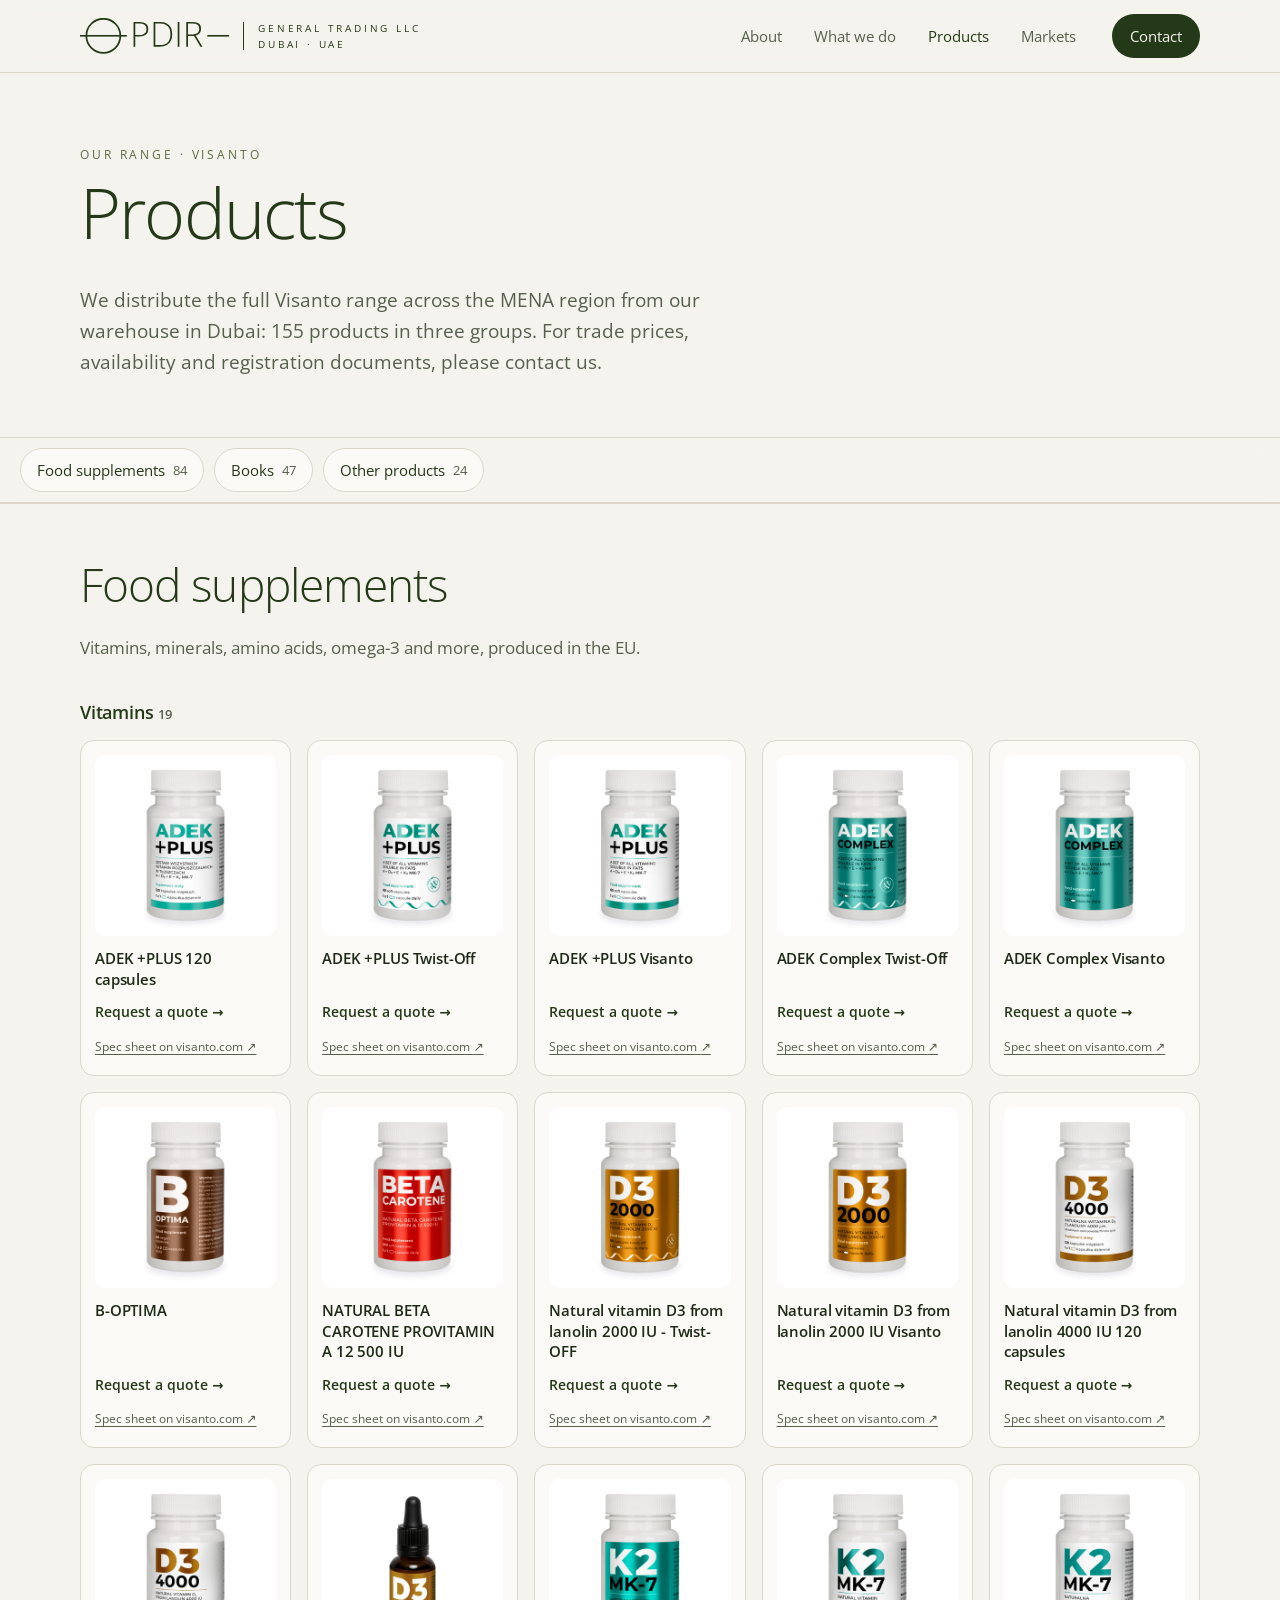
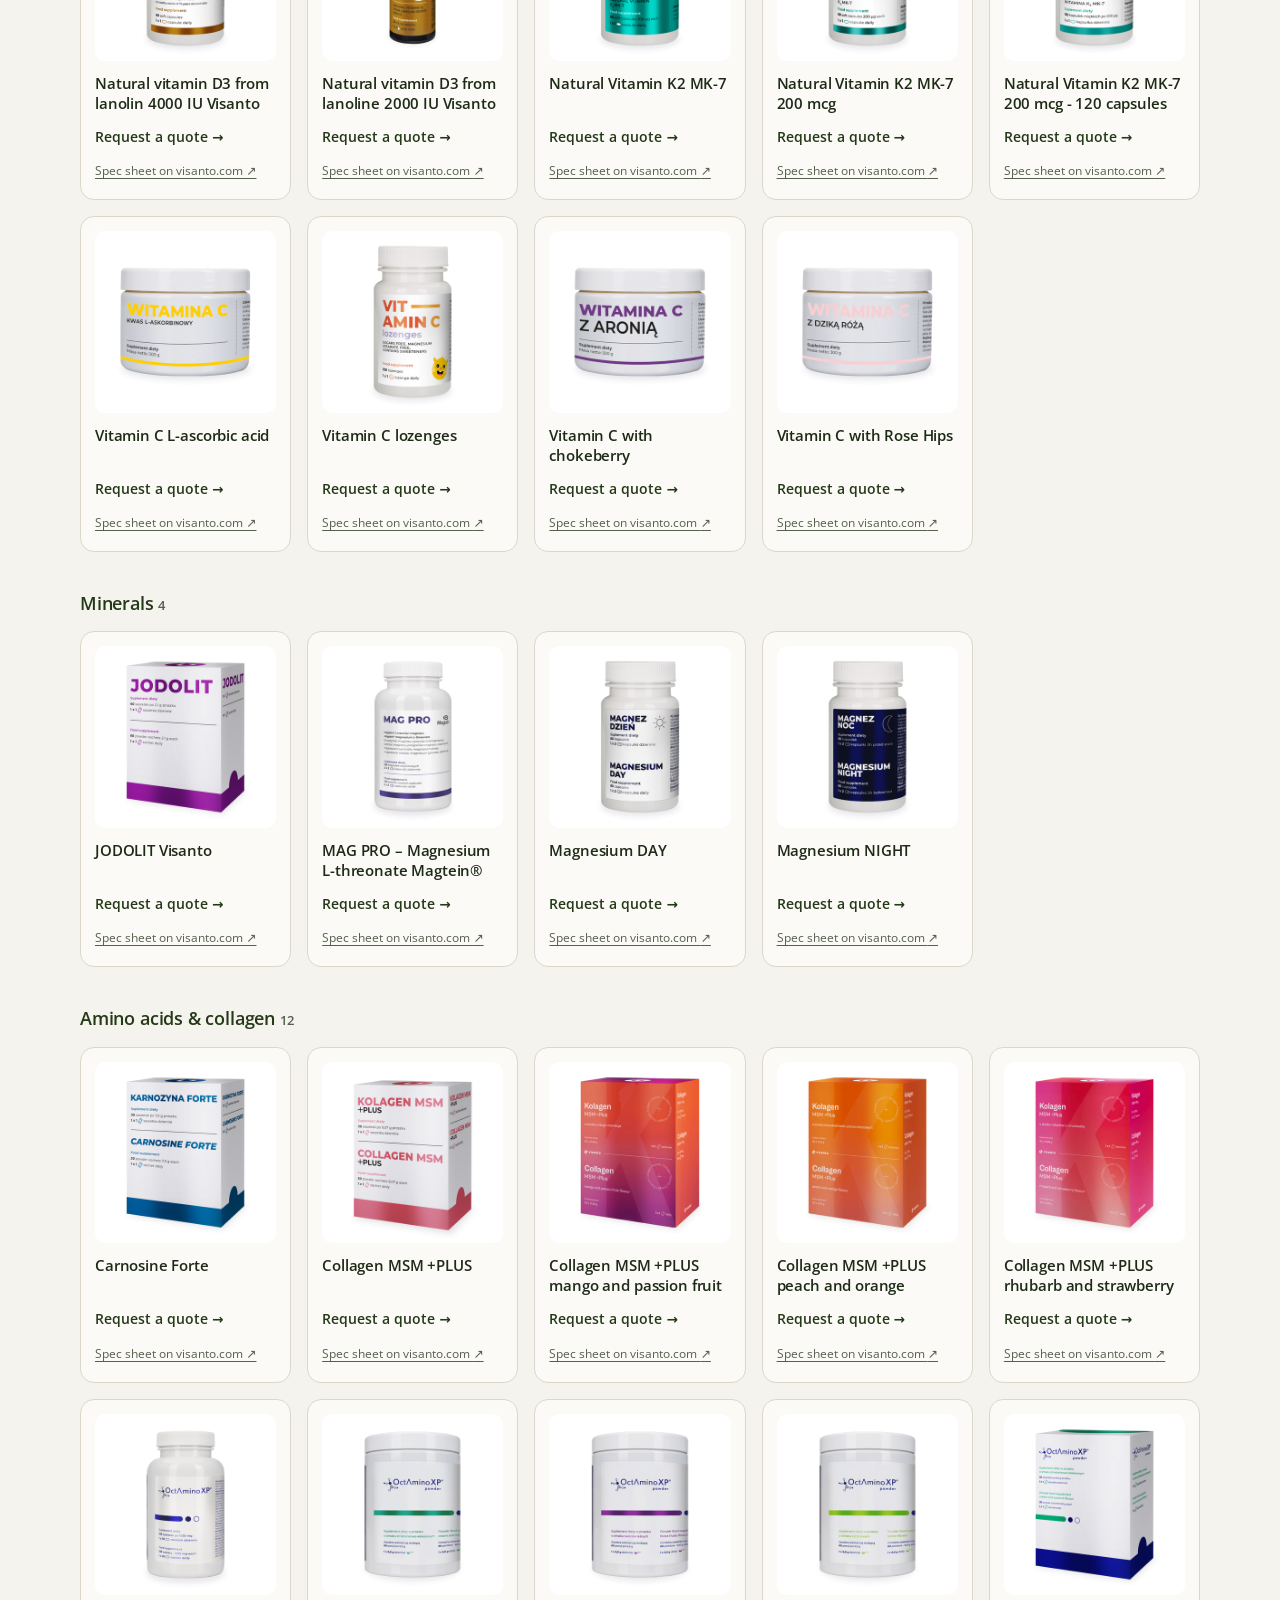
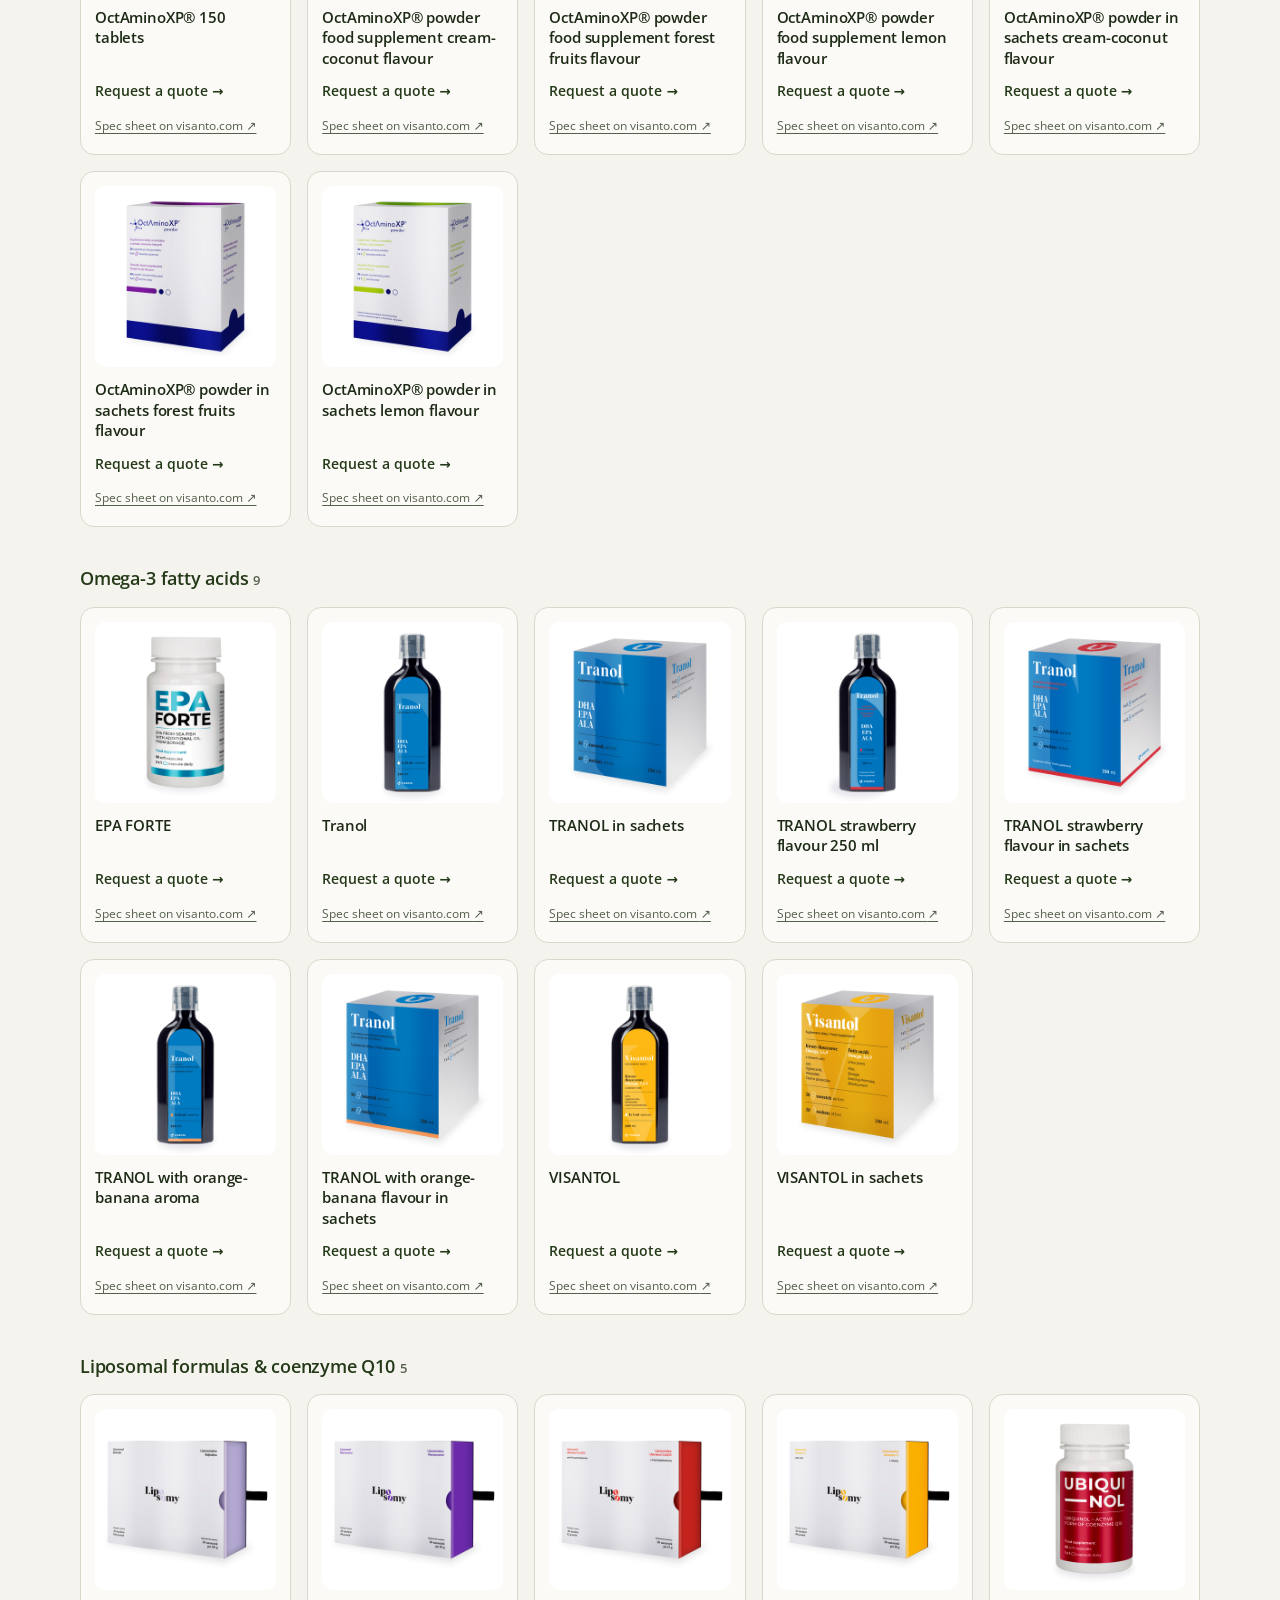
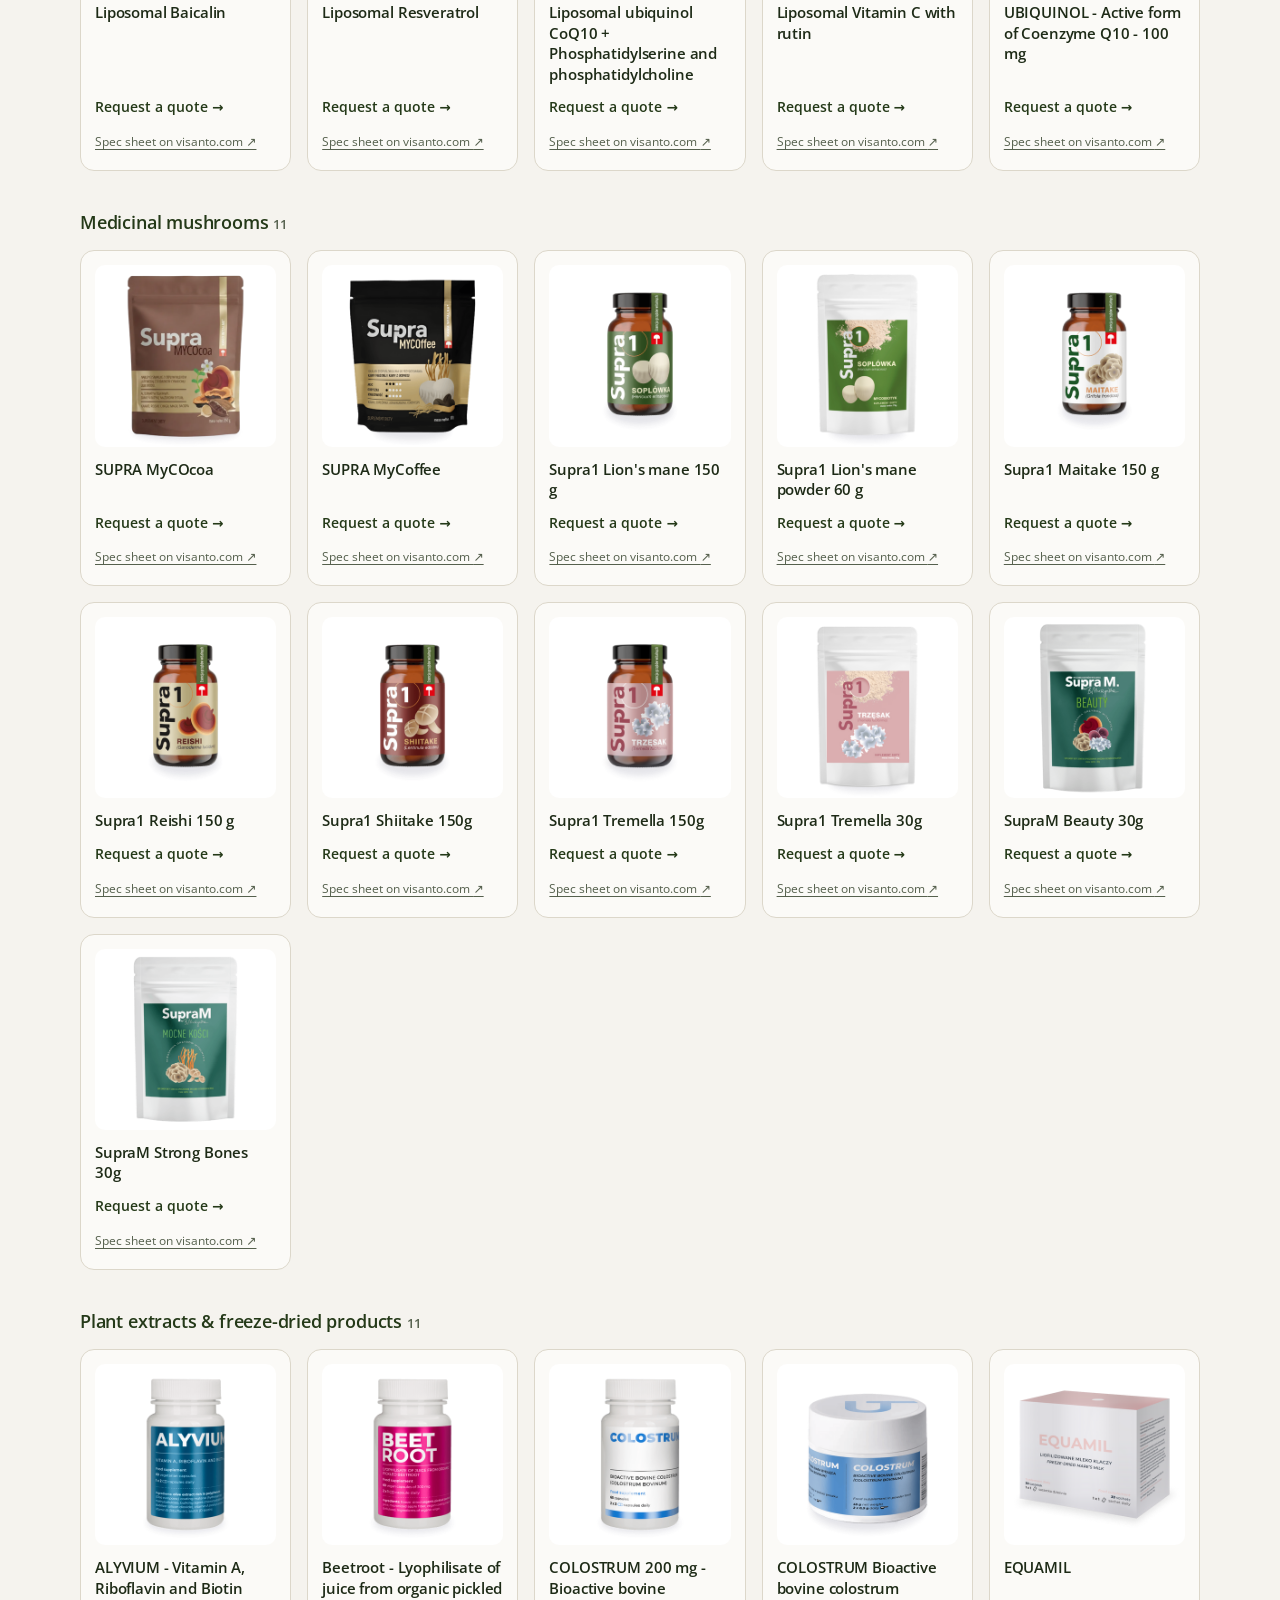
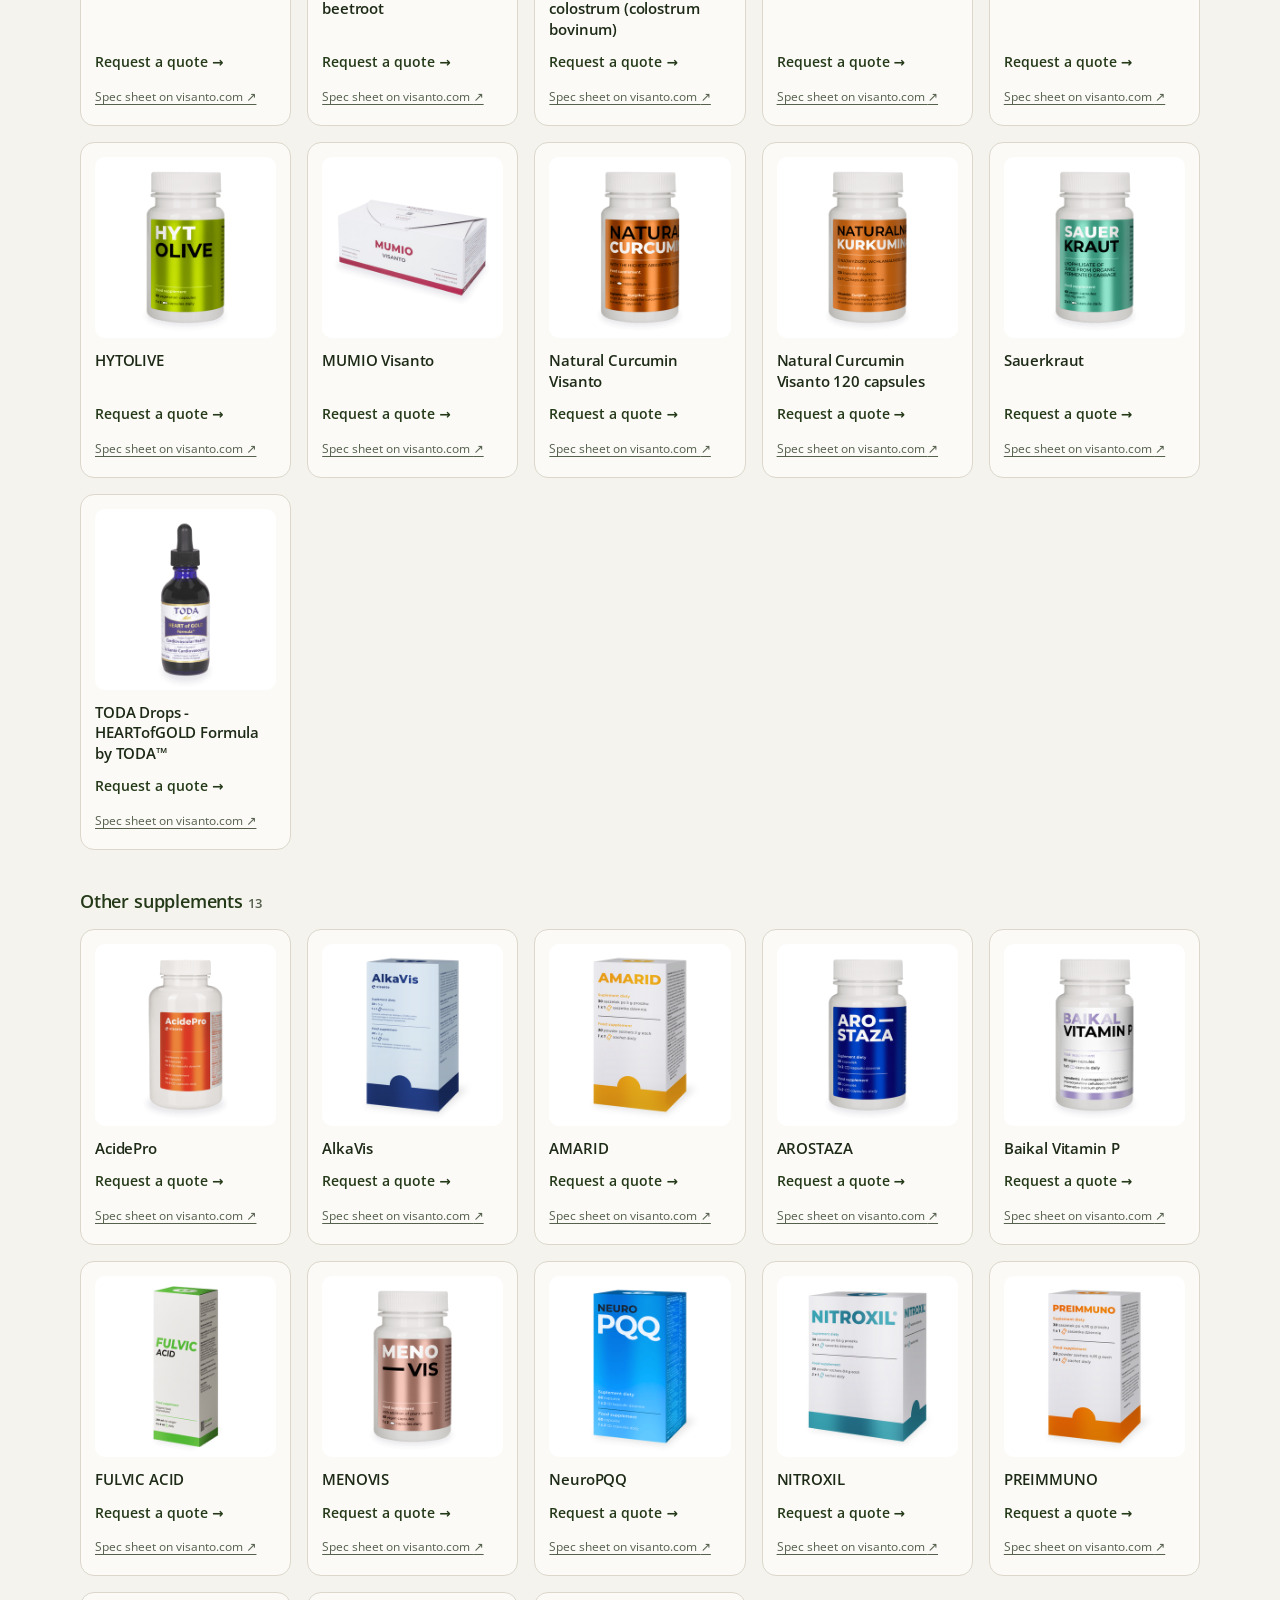
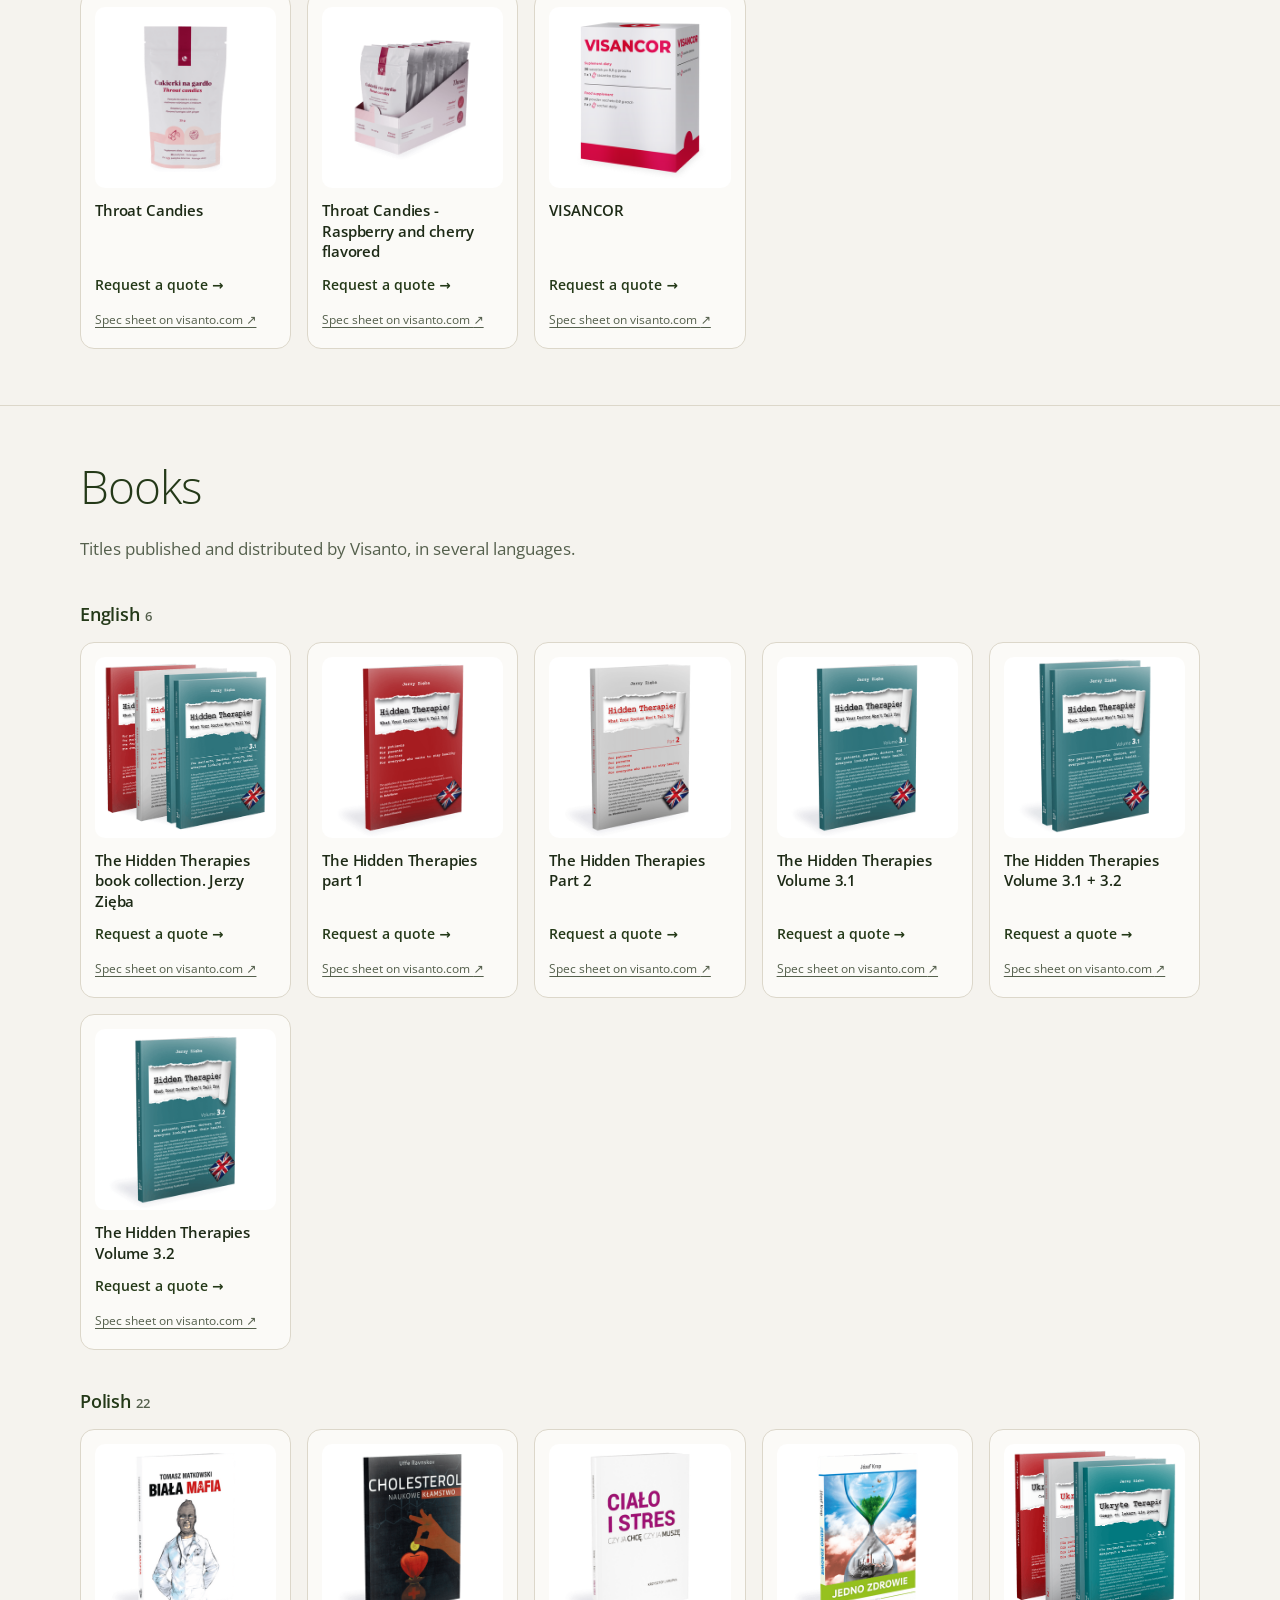
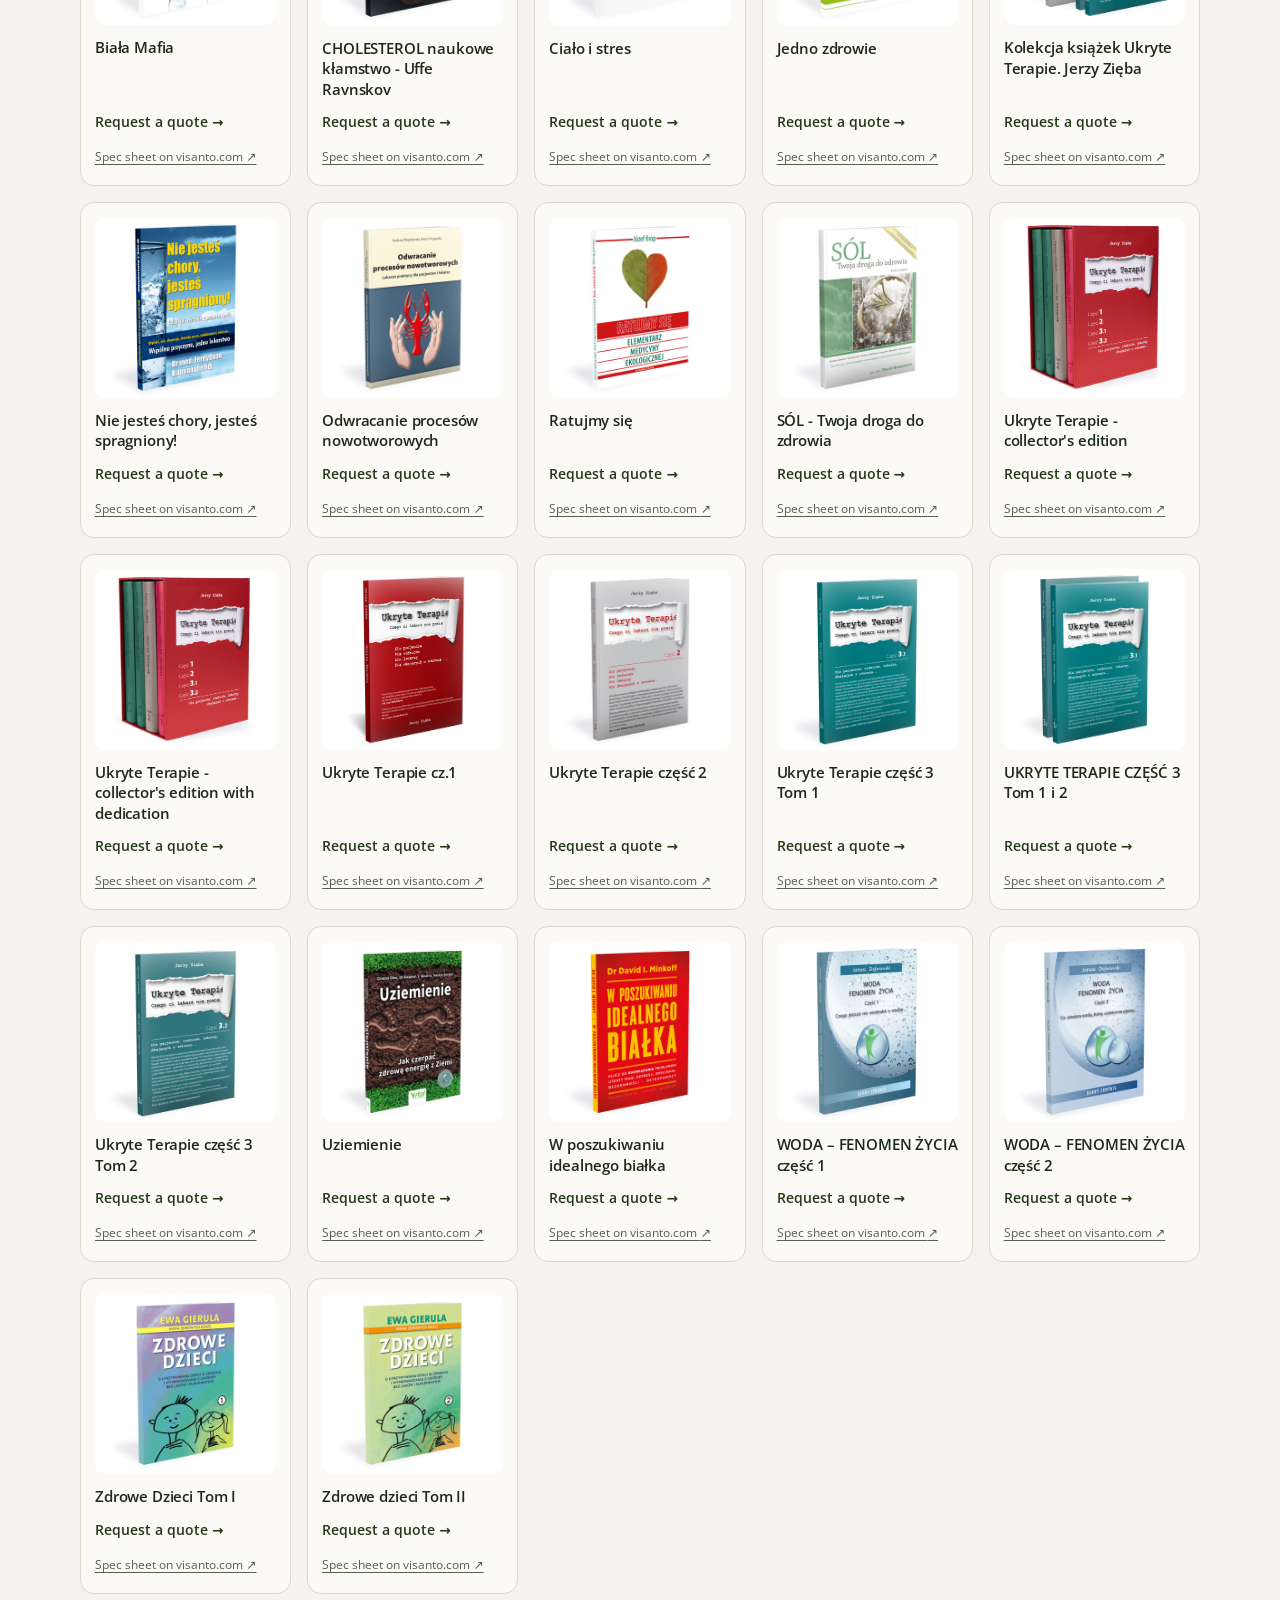
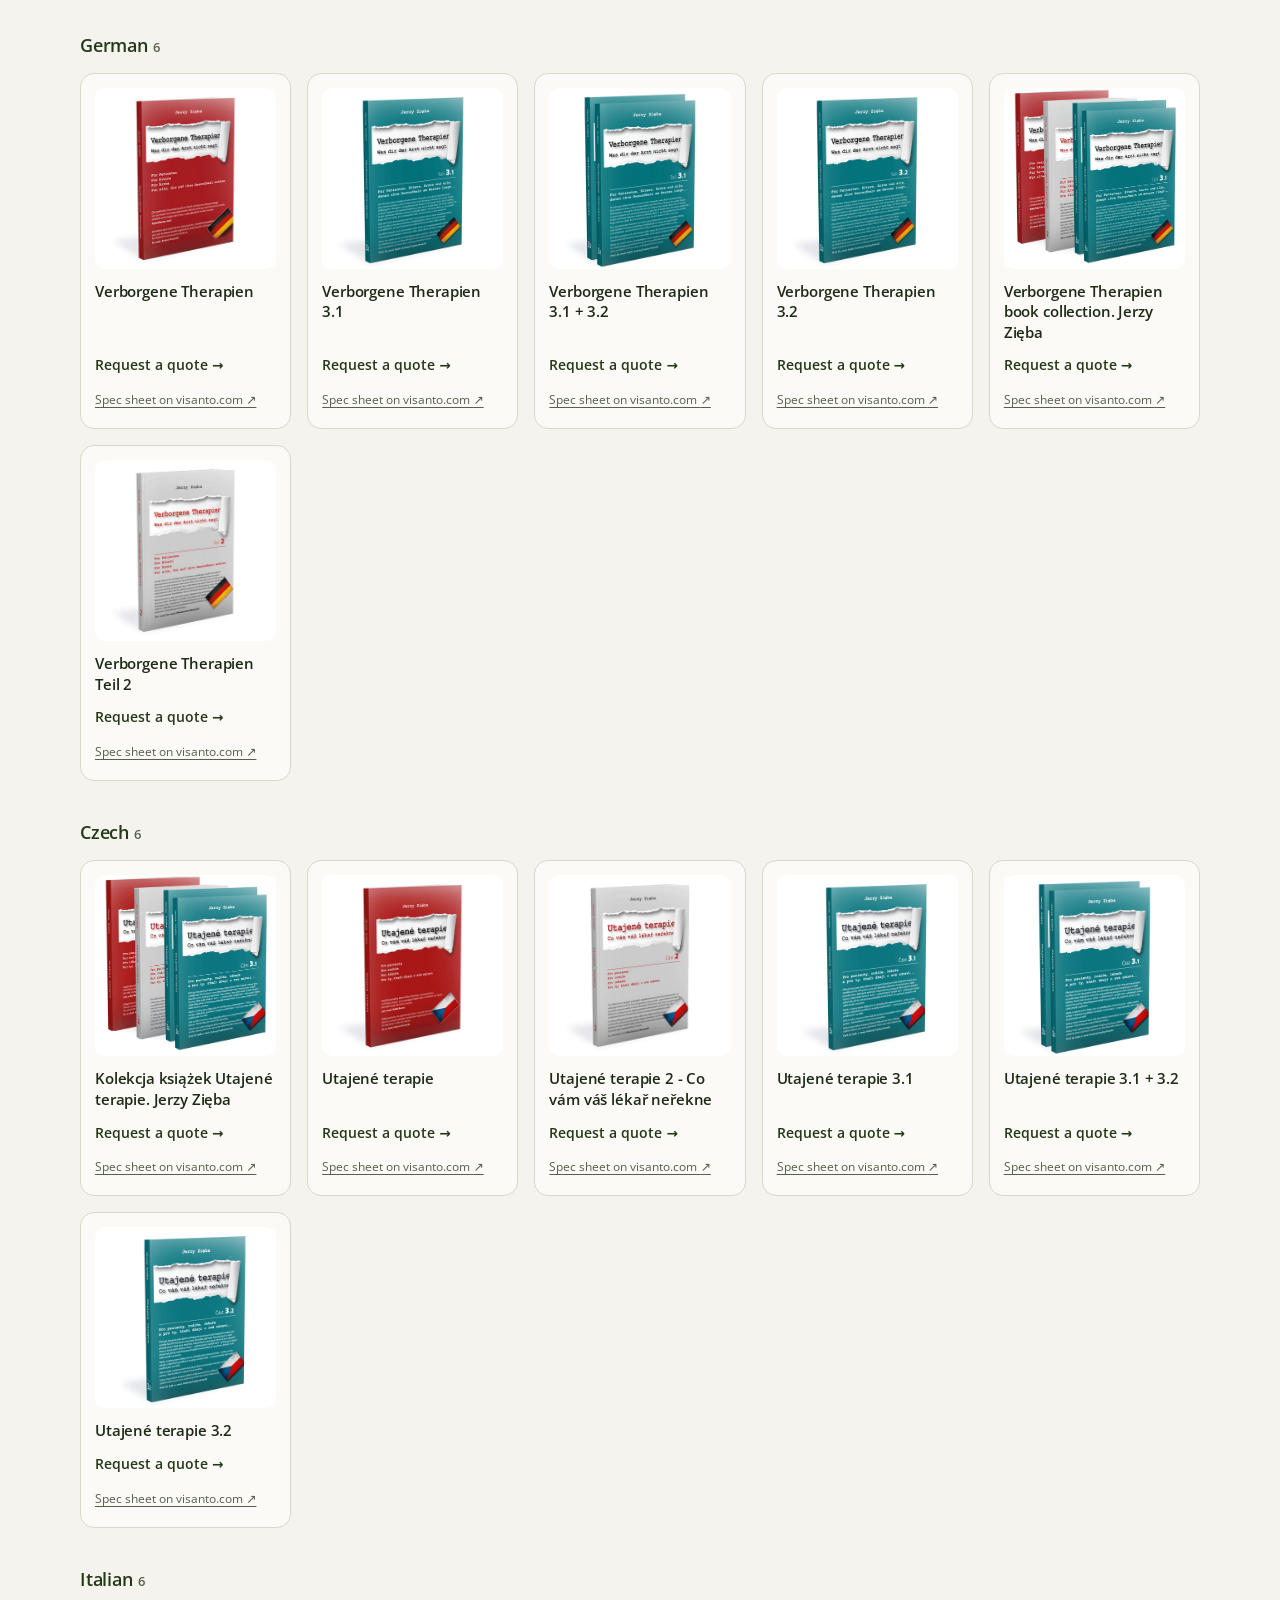
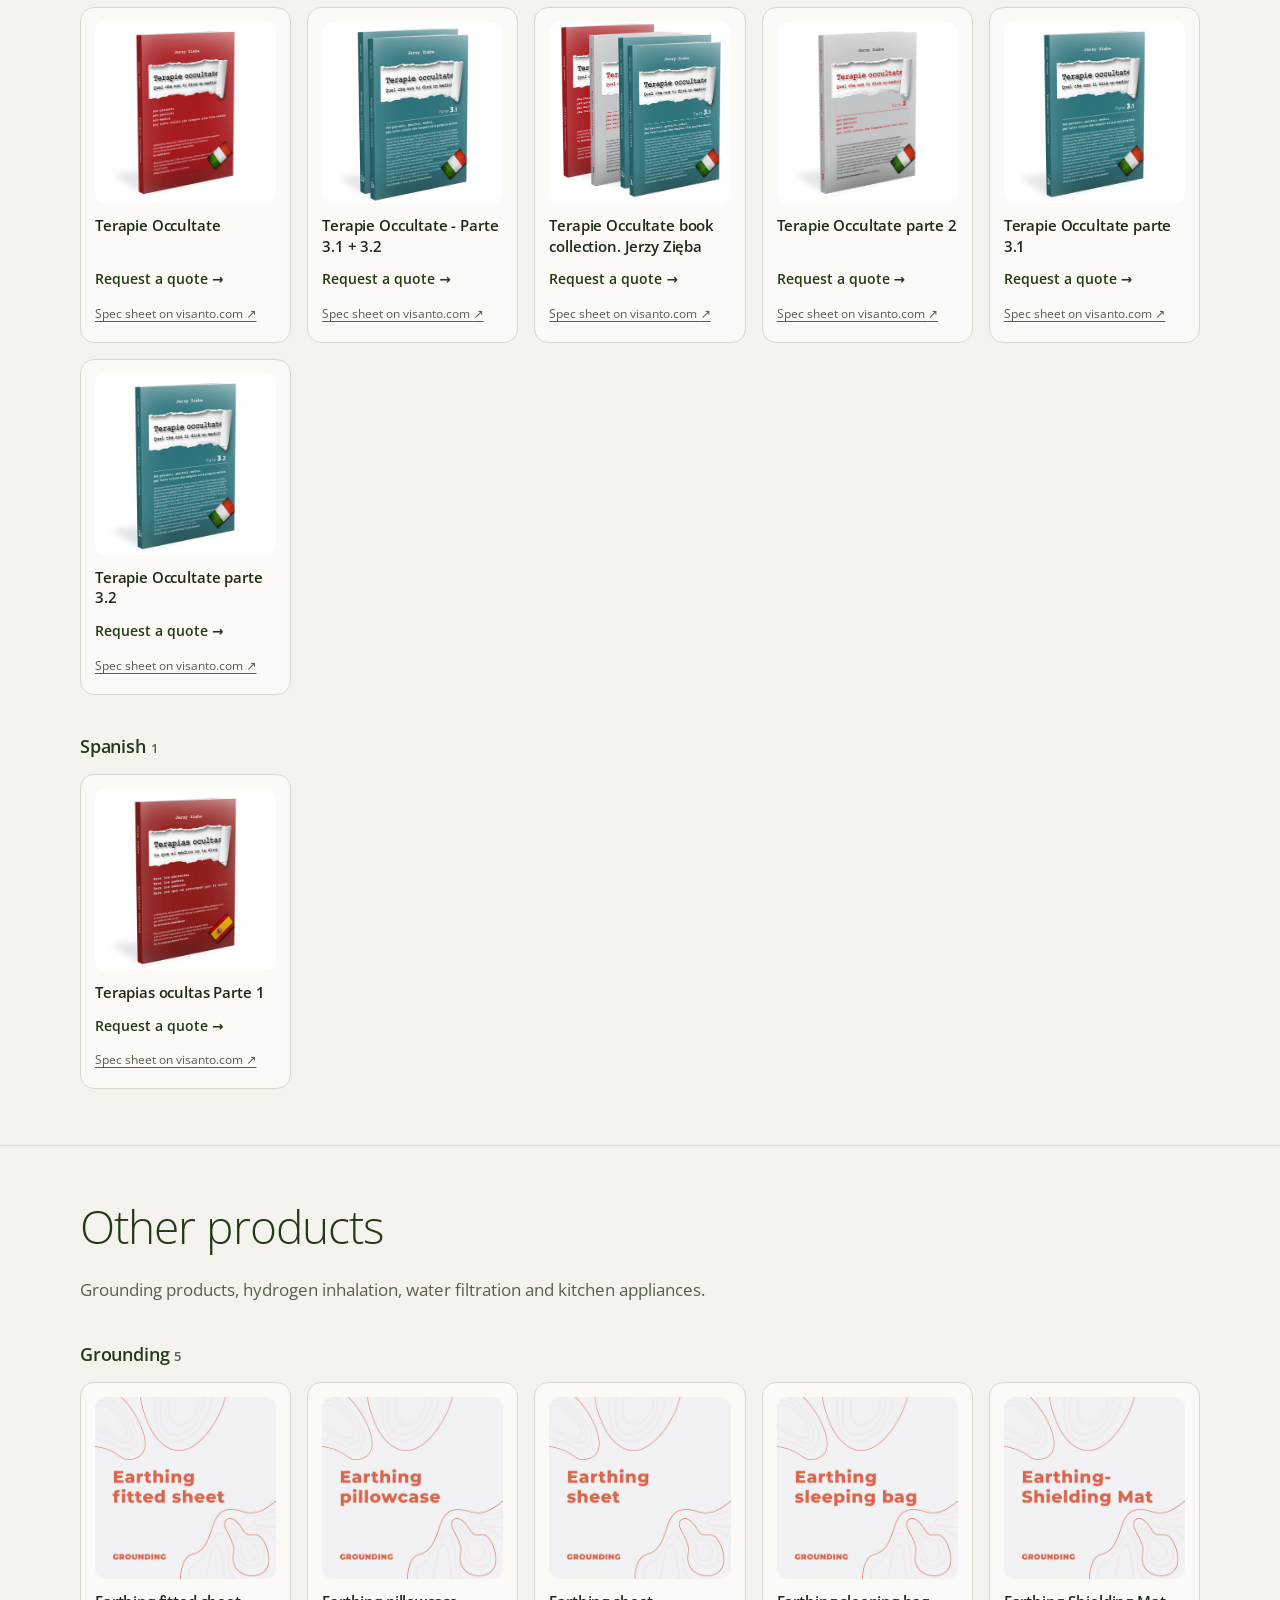
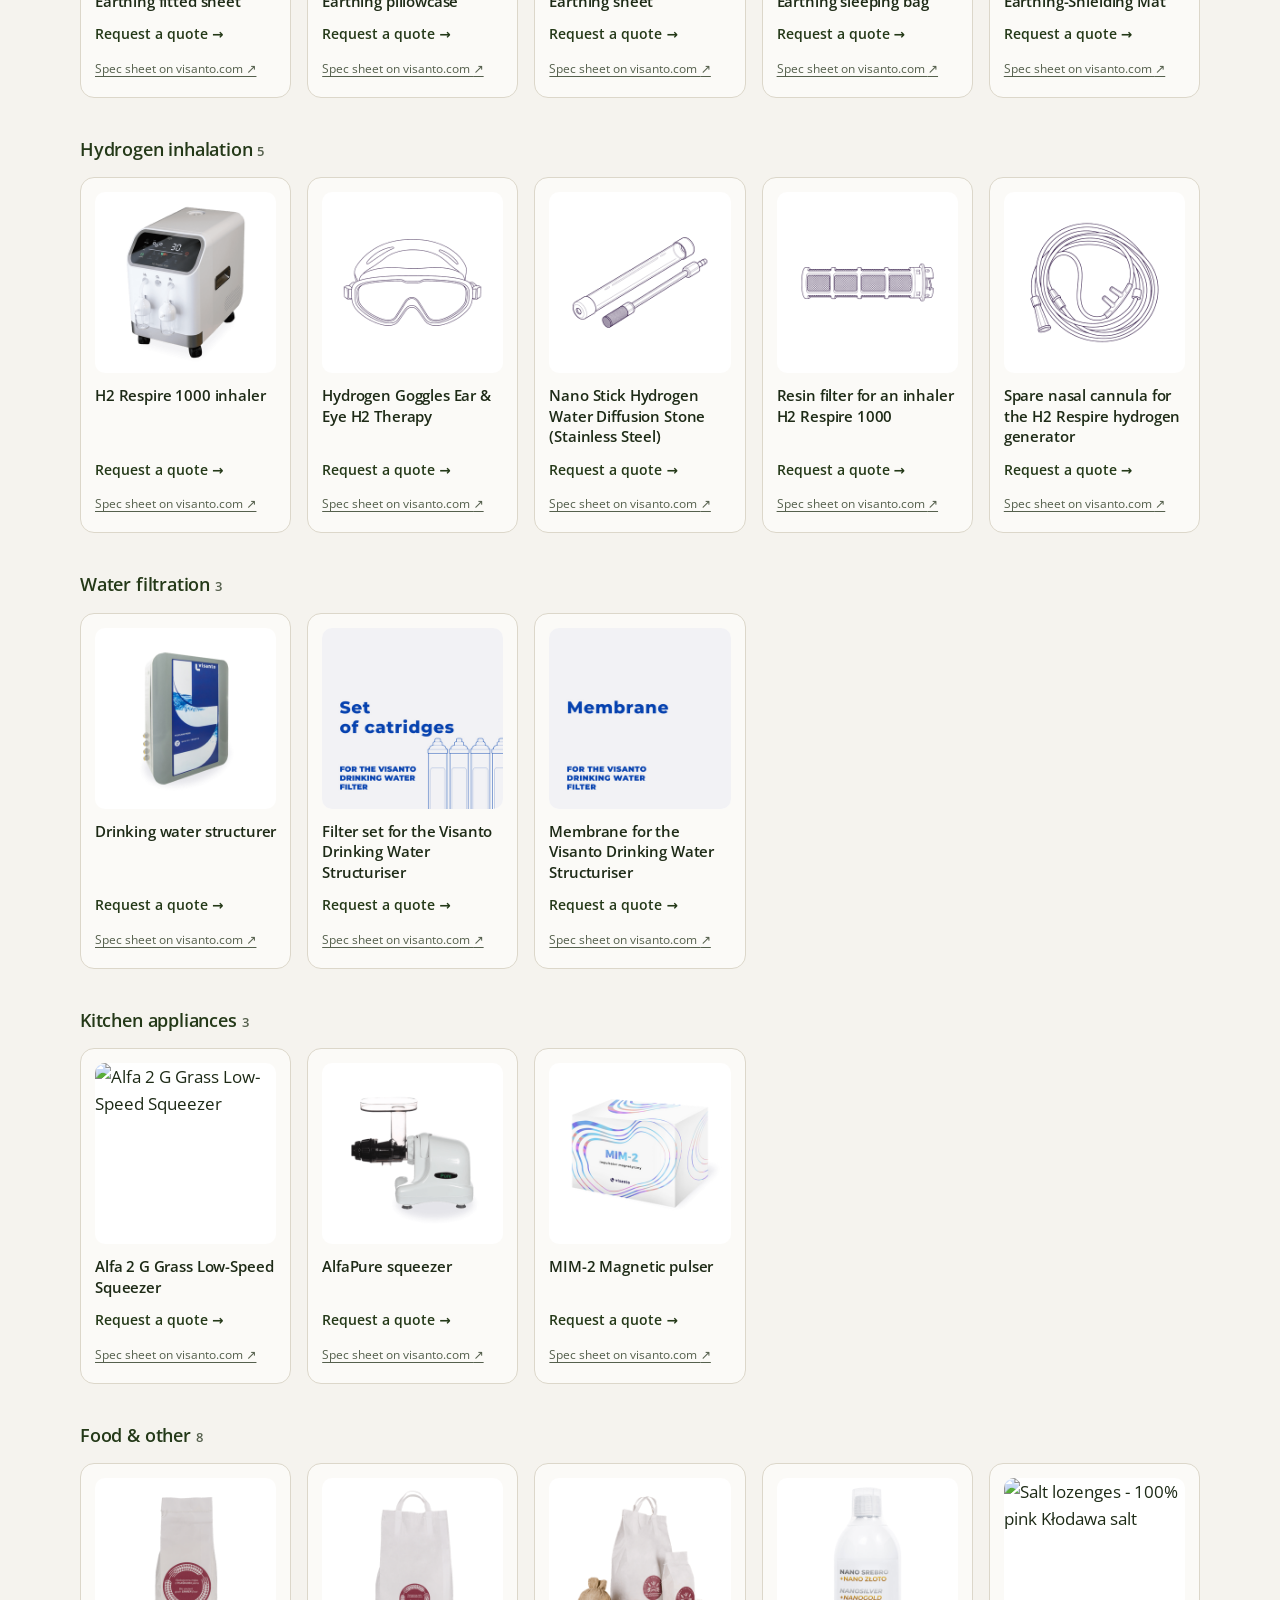
==== commit a4216127: "File liposomal vitamin C under liposomal formulas A product listed in both an ingredient collection " ====
--- a/site/products.html
+++ b/site/products.html
@@ -54,7 +54,7 @@
       <div class="wrap">
         <h2>Food supplements</h2>
         <p class="muted">Vitamins, minerals, amino acids, omega-3 and more, produced in the EU.</p>
-        <h3 class="group-title" id="vitamins">Vitamins <span>20</span></h3>
+        <h3 class="group-title" id="vitamins">Vitamins <span>19</span></h3>
         <ul class="product-grid">
 <li class="product">
   <div class="product-img"><img src="assets/products/adek-plus-visanto-120-capsules.png" alt="ADEK +PLUS 120 capsules" loading="lazy" width="400" height="400"></div>
@@ -93,268 +93,268 @@
   <a class="product-ext" href="https://visanto.com/products/vitamin-b-complex-b-optima" target="_blank" rel="noopener">Spec sheet on visanto.com <span aria-hidden="true">&#8599;</span></a>
 </li>
 <li class="product">
+  <div class="product-img"><img src="assets/products/visanto-natural-beta-carotene-provitamin-a-12500-iu-240-caps.png" alt="NATURAL BETA CAROTENE PROVITAMIN A 12 500 IU" loading="lazy" width="400" height="400"></div>
+  <h4>NATURAL BETA CAROTENE PROVITAMIN A 12 500 IU</h4>
+  <a class="product-quote" href="index.html?product=NATURAL%20BETA%20CAROTENE%20PROVITAMIN%20A%2012%20500%20IU#contact">Request a quote</a>
+  <a class="product-ext" href="https://visanto.com/products/visanto-natural-beta-carotene-provitamin-a-12500-iu-240-caps" target="_blank" rel="noopener">Spec sheet on visanto.com <span aria-hidden="true">&#8599;</span></a>
+</li>
+<li class="product">
+  <div class="product-img"><img src="assets/products/natural-vitamin-d3-from-lanolin-2000-iu-visanto-60-caps.png" alt="Natural vitamin D3 from lanolin 2000 IU - Twist-OFF" loading="lazy" width="400" height="400"></div>
+  <h4>Natural vitamin D3 from lanolin 2000 IU - Twist-OFF</h4>
+  <a class="product-quote" href="index.html?product=Natural%20vitamin%20D3%20from%20lanolin%202000%20IU%20-%20Twist-OFF#contact">Request a quote</a>
+  <a class="product-ext" href="https://visanto.com/products/natural-vitamin-d3-from-lanolin-2000-iu-visanto-60-caps" target="_blank" rel="noopener">Spec sheet on visanto.com <span aria-hidden="true">&#8599;</span></a>
+</li>
+<li class="product">
+  <div class="product-img"><img src="assets/products/vitamin-d3-from-lanolin-2000-iu-visanto.png" alt="Natural vitamin D3 from lanolin 2000 IU Visanto" loading="lazy" width="400" height="400"></div>
+  <h4>Natural vitamin D3 from lanolin 2000 IU Visanto</h4>
+  <a class="product-quote" href="index.html?product=Natural%20vitamin%20D3%20from%20lanolin%202000%20IU%20Visanto#contact">Request a quote</a>
+  <a class="product-ext" href="https://visanto.com/products/vitamin-d3-from-lanolin-2000-iu-visanto" target="_blank" rel="noopener">Spec sheet on visanto.com <span aria-hidden="true">&#8599;</span></a>
+</li>
+<li class="product">
+  <div class="product-img"><img src="assets/products/natural-vitamin-d3-from-lanloin-4000-iu-120-capsules-visanto.png" alt="Natural vitamin D3 from lanolin 4000 IU 120 capsules" loading="lazy" width="400" height="400"></div>
+  <h4>Natural vitamin D3 from lanolin 4000 IU 120 capsules</h4>
+  <a class="product-quote" href="index.html?product=Natural%20vitamin%20D3%20from%20lanolin%204000%20IU%20120%20capsules#contact">Request a quote</a>
+  <a class="product-ext" href="https://visanto.com/products/natural-vitamin-d3-from-lanloin-4000-iu-120-capsules-visanto" target="_blank" rel="noopener">Spec sheet on visanto.com <span aria-hidden="true">&#8599;</span></a>
+</li>
+<li class="product">
+  <div class="product-img"><img src="assets/products/natural-vitamin-d3-from-lanloin-4000-iu-visanto.png" alt="Natural vitamin D3 from lanolin 4000 IU Visanto" loading="lazy" width="400" height="400"></div>
+  <h4>Natural vitamin D3 from lanolin 4000 IU Visanto</h4>
+  <a class="product-quote" href="index.html?product=Natural%20vitamin%20D3%20from%20lanolin%204000%20IU%20Visanto#contact">Request a quote</a>
+  <a class="product-ext" href="https://visanto.com/products/natural-vitamin-d3-from-lanloin-4000-iu-visanto" target="_blank" rel="noopener">Spec sheet on visanto.com <span aria-hidden="true">&#8599;</span></a>
+</li>
+<li class="product">
+  <div class="product-img"><img src="assets/products/natural-vitamin-d3-drops-2000iu.png" alt="Natural vitamin D3 from lanoline 2000 IU Visanto" loading="lazy" width="400" height="400"></div>
+  <h4>Natural vitamin D3 from lanoline 2000 IU Visanto</h4>
+  <a class="product-quote" href="index.html?product=Natural%20vitamin%20D3%20from%20lanoline%202000%20IU%20Visanto#contact">Request a quote</a>
+  <a class="product-ext" href="https://visanto.com/products/natural-vitamin-d3-drops-2000iu" target="_blank" rel="noopener">Spec sheet on visanto.com <span aria-hidden="true">&#8599;</span></a>
+</li>
+<li class="product">
+  <div class="product-img"><img src="assets/products/natural-vitamin-k2-mk7-visanto.png" alt="Natural Vitamin K2 MK-7" loading="lazy" width="400" height="400"></div>
+  <h4>Natural Vitamin K2 MK-7</h4>
+  <a class="product-quote" href="index.html?product=Natural%20Vitamin%20K2%20MK-7#contact">Request a quote</a>
+  <a class="product-ext" href="https://visanto.com/products/natural-vitamin-k2-mk7-visanto" target="_blank" rel="noopener">Spec sheet on visanto.com <span aria-hidden="true">&#8599;</span></a>
+</li>
+<li class="product">
+  <div class="product-img"><img src="assets/products/k2-mk7-200mcg-natural-vitamin-visanto.png" alt="Natural Vitamin K2 MK-7 200 mcg" loading="lazy" width="400" height="400"></div>
+  <h4>Natural Vitamin K2 MK-7 200 mcg</h4>
+  <a class="product-quote" href="index.html?product=Natural%20Vitamin%20K2%20MK-7%20200%20mcg#contact">Request a quote</a>
+  <a class="product-ext" href="https://visanto.com/products/k2-mk7-200mcg-natural-vitamin-visanto" target="_blank" rel="noopener">Spec sheet on visanto.com <span aria-hidden="true">&#8599;</span></a>
+</li>
+<li class="product">
+  <div class="product-img"><img src="assets/products/k2-mk7-200mcg-120-capsules-natural-vitamin-visanto.png" alt="Natural Vitamin K2 MK-7 200 mcg - 120 capsules" loading="lazy" width="400" height="400"></div>
+  <h4>Natural Vitamin K2 MK-7 200 mcg - 120 capsules</h4>
+  <a class="product-quote" href="index.html?product=Natural%20Vitamin%20K2%20MK-7%20200%20mcg%20-%20120%20capsules#contact">Request a quote</a>
+  <a class="product-ext" href="https://visanto.com/products/k2-mk7-200mcg-120-capsules-natural-vitamin-visanto" target="_blank" rel="noopener">Spec sheet on visanto.com <span aria-hidden="true">&#8599;</span></a>
+</li>
+<li class="product">
+  <div class="product-img"><img src="assets/products/vitamin-c-l-ascorbic-acid-visanto.png" alt="Vitamin C L-ascorbic acid" loading="lazy" width="400" height="400"></div>
+  <h4>Vitamin C L-ascorbic acid</h4>
+  <a class="product-quote" href="index.html?product=Vitamin%20C%20L-ascorbic%20acid#contact">Request a quote</a>
+  <a class="product-ext" href="https://visanto.com/products/vitamin-c-l-ascorbic-acid-visanto" target="_blank" rel="noopener">Spec sheet on visanto.com <span aria-hidden="true">&#8599;</span></a>
+</li>
+<li class="product">
+  <div class="product-img"><img src="assets/products/vitamin-c-lozenges-visanto.png" alt="Vitamin C lozenges" loading="lazy" width="400" height="400"></div>
+  <h4>Vitamin C lozenges</h4>
+  <a class="product-quote" href="index.html?product=Vitamin%20C%20lozenges#contact">Request a quote</a>
+  <a class="product-ext" href="https://visanto.com/products/vitamin-c-lozenges-visanto" target="_blank" rel="noopener">Spec sheet on visanto.com <span aria-hidden="true">&#8599;</span></a>
+</li>
+<li class="product">
+  <div class="product-img"><img src="assets/products/vitamin-c-with-chokeberry.png" alt="Vitamin C with chokeberry" loading="lazy" width="400" height="400"></div>
+  <h4>Vitamin C with chokeberry</h4>
+  <a class="product-quote" href="index.html?product=Vitamin%20C%20with%20chokeberry#contact">Request a quote</a>
+  <a class="product-ext" href="https://visanto.com/products/vitamin-c-with-chokeberry" target="_blank" rel="noopener">Spec sheet on visanto.com <span aria-hidden="true">&#8599;</span></a>
+</li>
+<li class="product">
+  <div class="product-img"><img src="assets/products/vitamin-c-with-rose-hips.png" alt="Vitamin C with Rose Hips" loading="lazy" width="400" height="400"></div>
+  <h4>Vitamin C with Rose Hips</h4>
+  <a class="product-quote" href="index.html?product=Vitamin%20C%20with%20Rose%20Hips#contact">Request a quote</a>
+  <a class="product-ext" href="https://visanto.com/products/vitamin-c-with-rose-hips" target="_blank" rel="noopener">Spec sheet on visanto.com <span aria-hidden="true">&#8599;</span></a>
+</li>
+        </ul>
+        <h3 class="group-title" id="minerals">Minerals <span>4</span></h3>
+        <ul class="product-grid">
+<li class="product">
+  <div class="product-img"><img src="assets/products/jodolit-en-visanto.png" alt="JODOLIT Visanto" loading="lazy" width="400" height="400"></div>
+  <h4>JODOLIT Visanto</h4>
+  <a class="product-quote" href="index.html?product=JODOLIT%20Visanto#contact">Request a quote</a>
+  <a class="product-ext" href="https://visanto.com/products/jodolit-en-visanto" target="_blank" rel="noopener">Spec sheet on visanto.com <span aria-hidden="true">&#8599;</span></a>
+</li>
+<li class="product">
+  <div class="product-img"><img src="assets/products/mag-pro-visanto-magnesium-l-threonate-magtein.png" alt="MAG PRO – Magnesium L-threonate Magtein®" loading="lazy" width="400" height="400"></div>
+  <h4>MAG PRO – Magnesium L-threonate Magtein®</h4>
+  <a class="product-quote" href="index.html?product=MAG%20PRO%20%E2%80%93%20Magnesium%20L-threonate%20Magtein%C2%AE#contact">Request a quote</a>
+  <a class="product-ext" href="https://visanto.com/products/mag-pro-visanto-magnesium-l-threonate-magtein" target="_blank" rel="noopener">Spec sheet on visanto.com <span aria-hidden="true">&#8599;</span></a>
+</li>
+<li class="product">
+  <div class="product-img"><img src="assets/products/magnesium-day-visanto.png" alt="Magnesium DAY" loading="lazy" width="400" height="400"></div>
+  <h4>Magnesium DAY</h4>
+  <a class="product-quote" href="index.html?product=Magnesium%20DAY#contact">Request a quote</a>
+  <a class="product-ext" href="https://visanto.com/products/magnesium-day-visanto" target="_blank" rel="noopener">Spec sheet on visanto.com <span aria-hidden="true">&#8599;</span></a>
+</li>
+<li class="product">
+  <div class="product-img"><img src="assets/products/magnesium-night-visanto.png" alt="Magnesium NIGHT" loading="lazy" width="400" height="400"></div>
+  <h4>Magnesium NIGHT</h4>
+  <a class="product-quote" href="index.html?product=Magnesium%20NIGHT#contact">Request a quote</a>
+  <a class="product-ext" href="https://visanto.com/products/magnesium-night-visanto" target="_blank" rel="noopener">Spec sheet on visanto.com <span aria-hidden="true">&#8599;</span></a>
+</li>
+        </ul>
+        <h3 class="group-title" id="amino-acids-collagen">Amino acids &amp; collagen <span>12</span></h3>
+        <ul class="product-grid">
+<li class="product">
+  <div class="product-img"><img src="assets/products/carnosine-forte.png" alt="Carnosine Forte" loading="lazy" width="400" height="400"></div>
+  <h4>Carnosine Forte</h4>
+  <a class="product-quote" href="index.html?product=Carnosine%20Forte#contact">Request a quote</a>
+  <a class="product-ext" href="https://visanto.com/products/carnosine-forte" target="_blank" rel="noopener">Spec sheet on visanto.com <span aria-hidden="true">&#8599;</span></a>
+</li>
+<li class="product">
+  <div class="product-img"><img src="assets/products/collagen-msm-plus.png" alt="Collagen MSM +PLUS" loading="lazy" width="400" height="400"></div>
+  <h4>Collagen MSM +PLUS</h4>
+  <a class="product-quote" href="index.html?product=Collagen%20MSM%20%2BPLUS#contact">Request a quote</a>
+  <a class="product-ext" href="https://visanto.com/products/collagen-msm-plus" target="_blank" rel="noopener">Spec sheet on visanto.com <span aria-hidden="true">&#8599;</span></a>
+</li>
+<li class="product">
+  <div class="product-img"><img src="assets/products/collagen-msm-plus-mango-and-passsion-fruit.png" alt="Collagen MSM +PLUS mango and passion fruit" loading="lazy" width="400" height="400"></div>
+  <h4>Collagen MSM +PLUS mango and passion fruit</h4>
+  <a class="product-quote" href="index.html?product=Collagen%20MSM%20%2BPLUS%20mango%20and%20passion%20fruit#contact">Request a quote</a>
+  <a class="product-ext" href="https://visanto.com/products/collagen-msm-plus-mango-and-passsion-fruit" target="_blank" rel="noopener">Spec sheet on visanto.com <span aria-hidden="true">&#8599;</span></a>
+</li>
+<li class="product">
+  <div class="product-img"><img src="assets/products/collagen-msm-plus-peach-and-orange.png" alt="Collagen MSM +PLUS peach and orange" loading="lazy" width="400" height="400"></div>
+  <h4>Collagen MSM +PLUS peach and orange</h4>
+  <a class="product-quote" href="index.html?product=Collagen%20MSM%20%2BPLUS%20peach%20and%20orange#contact">Request a quote</a>
+  <a class="product-ext" href="https://visanto.com/products/collagen-msm-plus-peach-and-orange" target="_blank" rel="noopener">Spec sheet on visanto.com <span aria-hidden="true">&#8599;</span></a>
+</li>
+<li class="product">
+  <div class="product-img"><img src="assets/products/collagen-msm-plus-rhubarb-and-strawberry.png" alt="Collagen MSM +PLUS rhubarb and strawberry" loading="lazy" width="400" height="400"></div>
+  <h4>Collagen MSM +PLUS rhubarb and strawberry</h4>
+  <a class="product-quote" href="index.html?product=Collagen%20MSM%20%2BPLUS%20rhubarb%20and%20strawberry#contact">Request a quote</a>
+  <a class="product-ext" href="https://visanto.com/products/collagen-msm-plus-rhubarb-and-strawberry" target="_blank" rel="noopener">Spec sheet on visanto.com <span aria-hidden="true">&#8599;</span></a>
+</li>
+<li class="product">
+  <div class="product-img"><img src="assets/products/octamino-150-tablets-mix-8-aminoacids.png" alt="OctAminoXP® 150 tablets" loading="lazy" width="400" height="400"></div>
+  <h4>OctAminoXP® 150 tablets</h4>
+  <a class="product-quote" href="index.html?product=OctAminoXP%C2%AE%20150%20tablets#contact">Request a quote</a>
+  <a class="product-ext" href="https://visanto.com/products/octamino-150-tablets-mix-8-aminoacids" target="_blank" rel="noopener">Spec sheet on visanto.com <span aria-hidden="true">&#8599;</span></a>
+</li>
+<li class="product">
+  <div class="product-img"><img src="assets/products/octaminoxp-powder-mix-8-aminoacids-food-supplement-cream-coconut-favour.png" alt="OctAminoXP® powder food supplement cream-coconut flavour" loading="lazy" width="400" height="400"></div>
+  <h4>OctAminoXP® powder food supplement cream-coconut flavour</h4>
+  <a class="product-quote" href="index.html?product=OctAminoXP%C2%AE%20powder%20food%20supplement%20cream-coconut%20flavour#contact">Request a quote</a>
+  <a class="product-ext" href="https://visanto.com/products/octaminoxp-powder-mix-8-aminoacids-food-supplement-cream-coconut-favour" target="_blank" rel="noopener">Spec sheet on visanto.com <span aria-hidden="true">&#8599;</span></a>
+</li>
+<li class="product">
+  <div class="product-img"><img src="assets/products/octaminoxp-powder-mix-8-aminoacids-food-supplement-forest-fruits-favour.png" alt="OctAminoXP® powder food supplement forest fruits flavour" loading="lazy" width="400" height="400"></div>
+  <h4>OctAminoXP® powder food supplement forest fruits flavour</h4>
+  <a class="product-quote" href="index.html?product=OctAminoXP%C2%AE%20powder%20food%20supplement%20forest%20fruits%20flavour#contact">Request a quote</a>
+  <a class="product-ext" href="https://visanto.com/products/octaminoxp-powder-mix-8-aminoacids-food-supplement-forest-fruits-favour" target="_blank" rel="noopener">Spec sheet on visanto.com <span aria-hidden="true">&#8599;</span></a>
+</li>
+<li class="product">
+  <div class="product-img"><img src="assets/products/octaminoxp-powder-mix-8-aminoacids-food-supplement-lemon-lime-favour.png" alt="OctAminoXP® powder food supplement lemon flavour" loading="lazy" width="400" height="400"></div>
+  <h4>OctAminoXP® powder food supplement lemon flavour</h4>
+  <a class="product-quote" href="index.html?product=OctAminoXP%C2%AE%20powder%20food%20supplement%20lemon%20flavour#contact">Request a quote</a>
+  <a class="product-ext" href="https://visanto.com/products/octaminoxp-powder-mix-8-aminoacids-food-supplement-lemon-lime-favour" target="_blank" rel="noopener">Spec sheet on visanto.com <span aria-hidden="true">&#8599;</span></a>
+</li>
+<li class="product">
+  <div class="product-img"><img src="assets/products/octaminoxp-powder-sachets-mix-8-aminoacids-food-supplement-cream-coconut-favour.png" alt="OctAminoXP® powder in sachets cream-coconut flavour" loading="lazy" width="400" height="400"></div>
+  <h4>OctAminoXP® powder in sachets cream-coconut flavour</h4>
+  <a class="product-quote" href="index.html?product=OctAminoXP%C2%AE%20powder%20in%20sachets%20cream-coconut%20flavour#contact">Request a quote</a>
+  <a class="product-ext" href="https://visanto.com/products/octaminoxp-powder-sachets-mix-8-aminoacids-food-supplement-cream-coconut-favour" target="_blank" rel="noopener">Spec sheet on visanto.com <span aria-hidden="true">&#8599;</span></a>
+</li>
+<li class="product">
+  <div class="product-img"><img src="assets/products/octaminoxp-powder-sachets-mix-8-aminoacids-food-supplement-forest-fruits-favour.png" alt="OctAminoXP® powder in sachets forest fruits flavour" loading="lazy" width="400" height="400"></div>
+  <h4>OctAminoXP® powder in sachets forest fruits flavour</h4>
+  <a class="product-quote" href="index.html?product=OctAminoXP%C2%AE%20powder%20in%20sachets%20forest%20fruits%20flavour#contact">Request a quote</a>
+  <a class="product-ext" href="https://visanto.com/products/octaminoxp-powder-sachets-mix-8-aminoacids-food-supplement-forest-fruits-favour" target="_blank" rel="noopener">Spec sheet on visanto.com <span aria-hidden="true">&#8599;</span></a>
+</li>
+<li class="product">
+  <div class="product-img"><img src="assets/products/octaminoxp-powder-sachets-mix-8-aminoacids-food-supplement-lemon-favour.png" alt="OctAminoXP® powder in sachets lemon flavour" loading="lazy" width="400" height="400"></div>
+  <h4>OctAminoXP® powder in sachets lemon flavour</h4>
+  <a class="product-quote" href="index.html?product=OctAminoXP%C2%AE%20powder%20in%20sachets%20lemon%20flavour#contact">Request a quote</a>
+  <a class="product-ext" href="https://visanto.com/products/octaminoxp-powder-sachets-mix-8-aminoacids-food-supplement-lemon-favour" target="_blank" rel="noopener">Spec sheet on visanto.com <span aria-hidden="true">&#8599;</span></a>
+</li>
+        </ul>
+        <h3 class="group-title" id="omega-3-fatty-acids">Omega-3 fatty acids <span>9</span></h3>
+        <ul class="product-grid">
+<li class="product">
+  <div class="product-img"><img src="assets/products/epa-forte-90.png" alt="EPA FORTE" loading="lazy" width="400" height="400"></div>
+  <h4>EPA FORTE</h4>
+  <a class="product-quote" href="index.html?product=EPA%20FORTE#contact">Request a quote</a>
+  <a class="product-ext" href="https://visanto.com/products/epa-forte-90" target="_blank" rel="noopener">Spec sheet on visanto.com <span aria-hidden="true">&#8599;</span></a>
+</li>
+<li class="product">
+  <div class="product-img"><img src="assets/products/tranol-visanto.png" alt="Tranol" loading="lazy" width="400" height="400"></div>
+  <h4>Tranol</h4>
+  <a class="product-quote" href="index.html?product=Tranol#contact">Request a quote</a>
+  <a class="product-ext" href="https://visanto.com/products/tranol-visanto" target="_blank" rel="noopener">Spec sheet on visanto.com <span aria-hidden="true">&#8599;</span></a>
+</li>
+<li class="product">
+  <div class="product-img"><img src="assets/products/tranol-sachets-visanto.png" alt="TRANOL in sachets" loading="lazy" width="400" height="400"></div>
+  <h4>TRANOL in sachets</h4>
+  <a class="product-quote" href="index.html?product=TRANOL%20in%20sachets#contact">Request a quote</a>
+  <a class="product-ext" href="https://visanto.com/products/tranol-sachets-visanto" target="_blank" rel="noopener">Spec sheet on visanto.com <span aria-hidden="true">&#8599;</span></a>
+</li>
+<li class="product">
+  <div class="product-img"><img src="assets/products/tranol-strawberry-flavour-250ml-omega-acids.png" alt="TRANOL strawberry flavour 250 ml" loading="lazy" width="400" height="400"></div>
+  <h4>TRANOL strawberry flavour 250 ml</h4>
+  <a class="product-quote" href="index.html?product=TRANOL%20strawberry%20flavour%20250%20ml#contact">Request a quote</a>
+  <a class="product-ext" href="https://visanto.com/products/tranol-strawberry-flavour-250ml-omega-acids" target="_blank" rel="noopener">Spec sheet on visanto.com <span aria-hidden="true">&#8599;</span></a>
+</li>
+<li class="product">
+  <div class="product-img"><img src="assets/products/tranol-strawberry-flavour-sachets.png" alt="TRANOL strawberry flavour in sachets" loading="lazy" width="400" height="400"></div>
+  <h4>TRANOL strawberry flavour in sachets</h4>
+  <a class="product-quote" href="index.html?product=TRANOL%20strawberry%20flavour%20in%20sachets#contact">Request a quote</a>
+  <a class="product-ext" href="https://visanto.com/products/tranol-strawberry-flavour-sachets" target="_blank" rel="noopener">Spec sheet on visanto.com <span aria-hidden="true">&#8599;</span></a>
+</li>
+<li class="product">
+  <div class="product-img"><img src="assets/products/tranol-with-orange-banana-aroma-visanto.png" alt="TRANOL with orange-banana aroma" loading="lazy" width="400" height="400"></div>
+  <h4>TRANOL with orange-banana aroma</h4>
+  <a class="product-quote" href="index.html?product=TRANOL%20with%20orange-banana%20aroma#contact">Request a quote</a>
+  <a class="product-ext" href="https://visanto.com/products/tranol-with-orange-banana-aroma-visanto" target="_blank" rel="noopener">Spec sheet on visanto.com <span aria-hidden="true">&#8599;</span></a>
+</li>
+<li class="product">
+  <div class="product-img"><img src="assets/products/tranol-with-orange-banana-aroma-in-sachets-visanto.png" alt="TRANOL with orange-banana flavour in sachets" loading="lazy" width="400" height="400"></div>
+  <h4>TRANOL with orange-banana flavour in sachets</h4>
+  <a class="product-quote" href="index.html?product=TRANOL%20with%20orange-banana%20flavour%20in%20sachets#contact">Request a quote</a>
+  <a class="product-ext" href="https://visanto.com/products/tranol-with-orange-banana-aroma-in-sachets-visanto" target="_blank" rel="noopener">Spec sheet on visanto.com <span aria-hidden="true">&#8599;</span></a>
+</li>
+<li class="product">
+  <div class="product-img"><img src="assets/products/visantol.png" alt="VISANTOL" loading="lazy" width="400" height="400"></div>
+  <h4>VISANTOL</h4>
+  <a class="product-quote" href="index.html?product=VISANTOL#contact">Request a quote</a>
+  <a class="product-ext" href="https://visanto.com/products/visantol" target="_blank" rel="noopener">Spec sheet on visanto.com <span aria-hidden="true">&#8599;</span></a>
+</li>
+<li class="product">
+  <div class="product-img"><img src="assets/products/visantol-sachets-visanto.png" alt="VISANTOL in sachets" loading="lazy" width="400" height="400"></div>
+  <h4>VISANTOL in sachets</h4>
+  <a class="product-quote" href="index.html?product=VISANTOL%20in%20sachets#contact">Request a quote</a>
+  <a class="product-ext" href="https://visanto.com/products/visantol-sachets-visanto" target="_blank" rel="noopener">Spec sheet on visanto.com <span aria-hidden="true">&#8599;</span></a>
+</li>
+        </ul>
+        <h3 class="group-title" id="liposomal-formulas-coenzyme-q10">Liposomal formulas &amp; coenzyme Q10 <span>5</span></h3>
+        <ul class="product-grid">
+<li class="product">
+  <div class="product-img"><img src="assets/products/liposomal-baicalin-visanto.png" alt="Liposomal Baicalin" loading="lazy" width="400" height="400"></div>
+  <h4>Liposomal Baicalin</h4>
+  <a class="product-quote" href="index.html?product=Liposomal%20Baicalin#contact">Request a quote</a>
+  <a class="product-ext" href="https://visanto.com/products/liposomal-baicalin-visanto" target="_blank" rel="noopener">Spec sheet on visanto.com <span aria-hidden="true">&#8599;</span></a>
+</li>
+<li class="product">
+  <div class="product-img"><img src="assets/products/liposomal-resveratrol.png" alt="Liposomal Resveratrol" loading="lazy" width="400" height="400"></div>
+  <h4>Liposomal Resveratrol</h4>
+  <a class="product-quote" href="index.html?product=Liposomal%20Resveratrol#contact">Request a quote</a>
+  <a class="product-ext" href="https://visanto.com/products/liposomal-resveratrol" target="_blank" rel="noopener">Spec sheet on visanto.com <span aria-hidden="true">&#8599;</span></a>
+</li>
+<li class="product">
+  <div class="product-img"><img src="assets/products/liposomal-ubiquinol-coq10.png" alt="Liposomal ubiquinol CoQ10 + Phosphatidylserine and phosphatidylcholine" loading="lazy" width="400" height="400"></div>
+  <h4>Liposomal ubiquinol CoQ10 + Phosphatidylserine and phosphatidylcholine</h4>
+  <a class="product-quote" href="index.html?product=Liposomal%20ubiquinol%20CoQ10%20%2B%20Phosphatidylserine%20and%20phosphatidylcholine#contact">Request a quote</a>
+  <a class="product-ext" href="https://visanto.com/products/liposomal-ubiquinol-coq10" target="_blank" rel="noopener">Spec sheet on visanto.com <span aria-hidden="true">&#8599;</span></a>
+</li>
+<li class="product">
   <div class="product-img"><img src="assets/products/liposomal-vitamin-c-with-rutin.png" alt="Liposomal Vitamin C with rutin" loading="lazy" width="400" height="400"></div>
   <h4>Liposomal Vitamin C with rutin</h4>
   <a class="product-quote" href="index.html?product=Liposomal%20Vitamin%20C%20with%20rutin#contact">Request a quote</a>
   <a class="product-ext" href="https://visanto.com/products/liposomal-vitamin-c-with-rutin" target="_blank" rel="noopener">Spec sheet on visanto.com <span aria-hidden="true">&#8599;</span></a>
-</li>
-<li class="product">
-  <div class="product-img"><img src="assets/products/visanto-natural-beta-carotene-provitamin-a-12500-iu-240-caps.png" alt="NATURAL BETA CAROTENE PROVITAMIN A 12 500 IU" loading="lazy" width="400" height="400"></div>
-  <h4>NATURAL BETA CAROTENE PROVITAMIN A 12 500 IU</h4>
-  <a class="product-quote" href="index.html?product=NATURAL%20BETA%20CAROTENE%20PROVITAMIN%20A%2012%20500%20IU#contact">Request a quote</a>
-  <a class="product-ext" href="https://visanto.com/products/visanto-natural-beta-carotene-provitamin-a-12500-iu-240-caps" target="_blank" rel="noopener">Spec sheet on visanto.com <span aria-hidden="true">&#8599;</span></a>
-</li>
-<li class="product">
-  <div class="product-img"><img src="assets/products/natural-vitamin-d3-from-lanolin-2000-iu-visanto-60-caps.png" alt="Natural vitamin D3 from lanolin 2000 IU - Twist-OFF" loading="lazy" width="400" height="400"></div>
-  <h4>Natural vitamin D3 from lanolin 2000 IU - Twist-OFF</h4>
-  <a class="product-quote" href="index.html?product=Natural%20vitamin%20D3%20from%20lanolin%202000%20IU%20-%20Twist-OFF#contact">Request a quote</a>
-  <a class="product-ext" href="https://visanto.com/products/natural-vitamin-d3-from-lanolin-2000-iu-visanto-60-caps" target="_blank" rel="noopener">Spec sheet on visanto.com <span aria-hidden="true">&#8599;</span></a>
-</li>
-<li class="product">
-  <div class="product-img"><img src="assets/products/vitamin-d3-from-lanolin-2000-iu-visanto.png" alt="Natural vitamin D3 from lanolin 2000 IU Visanto" loading="lazy" width="400" height="400"></div>
-  <h4>Natural vitamin D3 from lanolin 2000 IU Visanto</h4>
-  <a class="product-quote" href="index.html?product=Natural%20vitamin%20D3%20from%20lanolin%202000%20IU%20Visanto#contact">Request a quote</a>
-  <a class="product-ext" href="https://visanto.com/products/vitamin-d3-from-lanolin-2000-iu-visanto" target="_blank" rel="noopener">Spec sheet on visanto.com <span aria-hidden="true">&#8599;</span></a>
-</li>
-<li class="product">
-  <div class="product-img"><img src="assets/products/natural-vitamin-d3-from-lanloin-4000-iu-120-capsules-visanto.png" alt="Natural vitamin D3 from lanolin 4000 IU 120 capsules" loading="lazy" width="400" height="400"></div>
-  <h4>Natural vitamin D3 from lanolin 4000 IU 120 capsules</h4>
-  <a class="product-quote" href="index.html?product=Natural%20vitamin%20D3%20from%20lanolin%204000%20IU%20120%20capsules#contact">Request a quote</a>
-  <a class="product-ext" href="https://visanto.com/products/natural-vitamin-d3-from-lanloin-4000-iu-120-capsules-visanto" target="_blank" rel="noopener">Spec sheet on visanto.com <span aria-hidden="true">&#8599;</span></a>
-</li>
-<li class="product">
-  <div class="product-img"><img src="assets/products/natural-vitamin-d3-from-lanloin-4000-iu-visanto.png" alt="Natural vitamin D3 from lanolin 4000 IU Visanto" loading="lazy" width="400" height="400"></div>
-  <h4>Natural vitamin D3 from lanolin 4000 IU Visanto</h4>
-  <a class="product-quote" href="index.html?product=Natural%20vitamin%20D3%20from%20lanolin%204000%20IU%20Visanto#contact">Request a quote</a>
-  <a class="product-ext" href="https://visanto.com/products/natural-vitamin-d3-from-lanloin-4000-iu-visanto" target="_blank" rel="noopener">Spec sheet on visanto.com <span aria-hidden="true">&#8599;</span></a>
-</li>
-<li class="product">
-  <div class="product-img"><img src="assets/products/natural-vitamin-d3-drops-2000iu.png" alt="Natural vitamin D3 from lanoline 2000 IU Visanto" loading="lazy" width="400" height="400"></div>
-  <h4>Natural vitamin D3 from lanoline 2000 IU Visanto</h4>
-  <a class="product-quote" href="index.html?product=Natural%20vitamin%20D3%20from%20lanoline%202000%20IU%20Visanto#contact">Request a quote</a>
-  <a class="product-ext" href="https://visanto.com/products/natural-vitamin-d3-drops-2000iu" target="_blank" rel="noopener">Spec sheet on visanto.com <span aria-hidden="true">&#8599;</span></a>
-</li>
-<li class="product">
-  <div class="product-img"><img src="assets/products/natural-vitamin-k2-mk7-visanto.png" alt="Natural Vitamin K2 MK-7" loading="lazy" width="400" height="400"></div>
-  <h4>Natural Vitamin K2 MK-7</h4>
-  <a class="product-quote" href="index.html?product=Natural%20Vitamin%20K2%20MK-7#contact">Request a quote</a>
-  <a class="product-ext" href="https://visanto.com/products/natural-vitamin-k2-mk7-visanto" target="_blank" rel="noopener">Spec sheet on visanto.com <span aria-hidden="true">&#8599;</span></a>
-</li>
-<li class="product">
-  <div class="product-img"><img src="assets/products/k2-mk7-200mcg-natural-vitamin-visanto.png" alt="Natural Vitamin K2 MK-7 200 mcg" loading="lazy" width="400" height="400"></div>
-  <h4>Natural Vitamin K2 MK-7 200 mcg</h4>
-  <a class="product-quote" href="index.html?product=Natural%20Vitamin%20K2%20MK-7%20200%20mcg#contact">Request a quote</a>
-  <a class="product-ext" href="https://visanto.com/products/k2-mk7-200mcg-natural-vitamin-visanto" target="_blank" rel="noopener">Spec sheet on visanto.com <span aria-hidden="true">&#8599;</span></a>
-</li>
-<li class="product">
-  <div class="product-img"><img src="assets/products/k2-mk7-200mcg-120-capsules-natural-vitamin-visanto.png" alt="Natural Vitamin K2 MK-7 200 mcg - 120 capsules" loading="lazy" width="400" height="400"></div>
-  <h4>Natural Vitamin K2 MK-7 200 mcg - 120 capsules</h4>
-  <a class="product-quote" href="index.html?product=Natural%20Vitamin%20K2%20MK-7%20200%20mcg%20-%20120%20capsules#contact">Request a quote</a>
-  <a class="product-ext" href="https://visanto.com/products/k2-mk7-200mcg-120-capsules-natural-vitamin-visanto" target="_blank" rel="noopener">Spec sheet on visanto.com <span aria-hidden="true">&#8599;</span></a>
-</li>
-<li class="product">
-  <div class="product-img"><img src="assets/products/vitamin-c-l-ascorbic-acid-visanto.png" alt="Vitamin C L-ascorbic acid" loading="lazy" width="400" height="400"></div>
-  <h4>Vitamin C L-ascorbic acid</h4>
-  <a class="product-quote" href="index.html?product=Vitamin%20C%20L-ascorbic%20acid#contact">Request a quote</a>
-  <a class="product-ext" href="https://visanto.com/products/vitamin-c-l-ascorbic-acid-visanto" target="_blank" rel="noopener">Spec sheet on visanto.com <span aria-hidden="true">&#8599;</span></a>
-</li>
-<li class="product">
-  <div class="product-img"><img src="assets/products/vitamin-c-lozenges-visanto.png" alt="Vitamin C lozenges" loading="lazy" width="400" height="400"></div>
-  <h4>Vitamin C lozenges</h4>
-  <a class="product-quote" href="index.html?product=Vitamin%20C%20lozenges#contact">Request a quote</a>
-  <a class="product-ext" href="https://visanto.com/products/vitamin-c-lozenges-visanto" target="_blank" rel="noopener">Spec sheet on visanto.com <span aria-hidden="true">&#8599;</span></a>
-</li>
-<li class="product">
-  <div class="product-img"><img src="assets/products/vitamin-c-with-chokeberry.png" alt="Vitamin C with chokeberry" loading="lazy" width="400" height="400"></div>
-  <h4>Vitamin C with chokeberry</h4>
-  <a class="product-quote" href="index.html?product=Vitamin%20C%20with%20chokeberry#contact">Request a quote</a>
-  <a class="product-ext" href="https://visanto.com/products/vitamin-c-with-chokeberry" target="_blank" rel="noopener">Spec sheet on visanto.com <span aria-hidden="true">&#8599;</span></a>
-</li>
-<li class="product">
-  <div class="product-img"><img src="assets/products/vitamin-c-with-rose-hips.png" alt="Vitamin C with Rose Hips" loading="lazy" width="400" height="400"></div>
-  <h4>Vitamin C with Rose Hips</h4>
-  <a class="product-quote" href="index.html?product=Vitamin%20C%20with%20Rose%20Hips#contact">Request a quote</a>
-  <a class="product-ext" href="https://visanto.com/products/vitamin-c-with-rose-hips" target="_blank" rel="noopener">Spec sheet on visanto.com <span aria-hidden="true">&#8599;</span></a>
-</li>
-        </ul>
-        <h3 class="group-title" id="minerals">Minerals <span>4</span></h3>
-        <ul class="product-grid">
-<li class="product">
-  <div class="product-img"><img src="assets/products/jodolit-en-visanto.png" alt="JODOLIT Visanto" loading="lazy" width="400" height="400"></div>
-  <h4>JODOLIT Visanto</h4>
-  <a class="product-quote" href="index.html?product=JODOLIT%20Visanto#contact">Request a quote</a>
-  <a class="product-ext" href="https://visanto.com/products/jodolit-en-visanto" target="_blank" rel="noopener">Spec sheet on visanto.com <span aria-hidden="true">&#8599;</span></a>
-</li>
-<li class="product">
-  <div class="product-img"><img src="assets/products/mag-pro-visanto-magnesium-l-threonate-magtein.png" alt="MAG PRO – Magnesium L-threonate Magtein®" loading="lazy" width="400" height="400"></div>
-  <h4>MAG PRO – Magnesium L-threonate Magtein®</h4>
-  <a class="product-quote" href="index.html?product=MAG%20PRO%20%E2%80%93%20Magnesium%20L-threonate%20Magtein%C2%AE#contact">Request a quote</a>
-  <a class="product-ext" href="https://visanto.com/products/mag-pro-visanto-magnesium-l-threonate-magtein" target="_blank" rel="noopener">Spec sheet on visanto.com <span aria-hidden="true">&#8599;</span></a>
-</li>
-<li class="product">
-  <div class="product-img"><img src="assets/products/magnesium-day-visanto.png" alt="Magnesium DAY" loading="lazy" width="400" height="400"></div>
-  <h4>Magnesium DAY</h4>
-  <a class="product-quote" href="index.html?product=Magnesium%20DAY#contact">Request a quote</a>
-  <a class="product-ext" href="https://visanto.com/products/magnesium-day-visanto" target="_blank" rel="noopener">Spec sheet on visanto.com <span aria-hidden="true">&#8599;</span></a>
-</li>
-<li class="product">
-  <div class="product-img"><img src="assets/products/magnesium-night-visanto.png" alt="Magnesium NIGHT" loading="lazy" width="400" height="400"></div>
-  <h4>Magnesium NIGHT</h4>
-  <a class="product-quote" href="index.html?product=Magnesium%20NIGHT#contact">Request a quote</a>
-  <a class="product-ext" href="https://visanto.com/products/magnesium-night-visanto" target="_blank" rel="noopener">Spec sheet on visanto.com <span aria-hidden="true">&#8599;</span></a>
-</li>
-        </ul>
-        <h3 class="group-title" id="amino-acids-collagen">Amino acids &amp; collagen <span>12</span></h3>
-        <ul class="product-grid">
-<li class="product">
-  <div class="product-img"><img src="assets/products/carnosine-forte.png" alt="Carnosine Forte" loading="lazy" width="400" height="400"></div>
-  <h4>Carnosine Forte</h4>
-  <a class="product-quote" href="index.html?product=Carnosine%20Forte#contact">Request a quote</a>
-  <a class="product-ext" href="https://visanto.com/products/carnosine-forte" target="_blank" rel="noopener">Spec sheet on visanto.com <span aria-hidden="true">&#8599;</span></a>
-</li>
-<li class="product">
-  <div class="product-img"><img src="assets/products/collagen-msm-plus.png" alt="Collagen MSM +PLUS" loading="lazy" width="400" height="400"></div>
-  <h4>Collagen MSM +PLUS</h4>
-  <a class="product-quote" href="index.html?product=Collagen%20MSM%20%2BPLUS#contact">Request a quote</a>
-  <a class="product-ext" href="https://visanto.com/products/collagen-msm-plus" target="_blank" rel="noopener">Spec sheet on visanto.com <span aria-hidden="true">&#8599;</span></a>
-</li>
-<li class="product">
-  <div class="product-img"><img src="assets/products/collagen-msm-plus-mango-and-passsion-fruit.png" alt="Collagen MSM +PLUS mango and passion fruit" loading="lazy" width="400" height="400"></div>
-  <h4>Collagen MSM +PLUS mango and passion fruit</h4>
-  <a class="product-quote" href="index.html?product=Collagen%20MSM%20%2BPLUS%20mango%20and%20passion%20fruit#contact">Request a quote</a>
-  <a class="product-ext" href="https://visanto.com/products/collagen-msm-plus-mango-and-passsion-fruit" target="_blank" rel="noopener">Spec sheet on visanto.com <span aria-hidden="true">&#8599;</span></a>
-</li>
-<li class="product">
-  <div class="product-img"><img src="assets/products/collagen-msm-plus-peach-and-orange.png" alt="Collagen MSM +PLUS peach and orange" loading="lazy" width="400" height="400"></div>
-  <h4>Collagen MSM +PLUS peach and orange</h4>
-  <a class="product-quote" href="index.html?product=Collagen%20MSM%20%2BPLUS%20peach%20and%20orange#contact">Request a quote</a>
-  <a class="product-ext" href="https://visanto.com/products/collagen-msm-plus-peach-and-orange" target="_blank" rel="noopener">Spec sheet on visanto.com <span aria-hidden="true">&#8599;</span></a>
-</li>
-<li class="product">
-  <div class="product-img"><img src="assets/products/collagen-msm-plus-rhubarb-and-strawberry.png" alt="Collagen MSM +PLUS rhubarb and strawberry" loading="lazy" width="400" height="400"></div>
-  <h4>Collagen MSM +PLUS rhubarb and strawberry</h4>
-  <a class="product-quote" href="index.html?product=Collagen%20MSM%20%2BPLUS%20rhubarb%20and%20strawberry#contact">Request a quote</a>
-  <a class="product-ext" href="https://visanto.com/products/collagen-msm-plus-rhubarb-and-strawberry" target="_blank" rel="noopener">Spec sheet on visanto.com <span aria-hidden="true">&#8599;</span></a>
-</li>
-<li class="product">
-  <div class="product-img"><img src="assets/products/octamino-150-tablets-mix-8-aminoacids.png" alt="OctAminoXP® 150 tablets" loading="lazy" width="400" height="400"></div>
-  <h4>OctAminoXP® 150 tablets</h4>
-  <a class="product-quote" href="index.html?product=OctAminoXP%C2%AE%20150%20tablets#contact">Request a quote</a>
-  <a class="product-ext" href="https://visanto.com/products/octamino-150-tablets-mix-8-aminoacids" target="_blank" rel="noopener">Spec sheet on visanto.com <span aria-hidden="true">&#8599;</span></a>
-</li>
-<li class="product">
-  <div class="product-img"><img src="assets/products/octaminoxp-powder-mix-8-aminoacids-food-supplement-cream-coconut-favour.png" alt="OctAminoXP® powder food supplement cream-coconut flavour" loading="lazy" width="400" height="400"></div>
-  <h4>OctAminoXP® powder food supplement cream-coconut flavour</h4>
-  <a class="product-quote" href="index.html?product=OctAminoXP%C2%AE%20powder%20food%20supplement%20cream-coconut%20flavour#contact">Request a quote</a>
-  <a class="product-ext" href="https://visanto.com/products/octaminoxp-powder-mix-8-aminoacids-food-supplement-cream-coconut-favour" target="_blank" rel="noopener">Spec sheet on visanto.com <span aria-hidden="true">&#8599;</span></a>
-</li>
-<li class="product">
-  <div class="product-img"><img src="assets/products/octaminoxp-powder-mix-8-aminoacids-food-supplement-forest-fruits-favour.png" alt="OctAminoXP® powder food supplement forest fruits flavour" loading="lazy" width="400" height="400"></div>
-  <h4>OctAminoXP® powder food supplement forest fruits flavour</h4>
-  <a class="product-quote" href="index.html?product=OctAminoXP%C2%AE%20powder%20food%20supplement%20forest%20fruits%20flavour#contact">Request a quote</a>
-  <a class="product-ext" href="https://visanto.com/products/octaminoxp-powder-mix-8-aminoacids-food-supplement-forest-fruits-favour" target="_blank" rel="noopener">Spec sheet on visanto.com <span aria-hidden="true">&#8599;</span></a>
-</li>
-<li class="product">
-  <div class="product-img"><img src="assets/products/octaminoxp-powder-mix-8-aminoacids-food-supplement-lemon-lime-favour.png" alt="OctAminoXP® powder food supplement lemon flavour" loading="lazy" width="400" height="400"></div>
-  <h4>OctAminoXP® powder food supplement lemon flavour</h4>
-  <a class="product-quote" href="index.html?product=OctAminoXP%C2%AE%20powder%20food%20supplement%20lemon%20flavour#contact">Request a quote</a>
-  <a class="product-ext" href="https://visanto.com/products/octaminoxp-powder-mix-8-aminoacids-food-supplement-lemon-lime-favour" target="_blank" rel="noopener">Spec sheet on visanto.com <span aria-hidden="true">&#8599;</span></a>
-</li>
-<li class="product">
-  <div class="product-img"><img src="assets/products/octaminoxp-powder-sachets-mix-8-aminoacids-food-supplement-cream-coconut-favour.png" alt="OctAminoXP® powder in sachets cream-coconut flavour" loading="lazy" width="400" height="400"></div>
-  <h4>OctAminoXP® powder in sachets cream-coconut flavour</h4>
-  <a class="product-quote" href="index.html?product=OctAminoXP%C2%AE%20powder%20in%20sachets%20cream-coconut%20flavour#contact">Request a quote</a>
-  <a class="product-ext" href="https://visanto.com/products/octaminoxp-powder-sachets-mix-8-aminoacids-food-supplement-cream-coconut-favour" target="_blank" rel="noopener">Spec sheet on visanto.com <span aria-hidden="true">&#8599;</span></a>
-</li>
-<li class="product">
-  <div class="product-img"><img src="assets/products/octaminoxp-powder-sachets-mix-8-aminoacids-food-supplement-forest-fruits-favour.png" alt="OctAminoXP® powder in sachets forest fruits flavour" loading="lazy" width="400" height="400"></div>
-  <h4>OctAminoXP® powder in sachets forest fruits flavour</h4>
-  <a class="product-quote" href="index.html?product=OctAminoXP%C2%AE%20powder%20in%20sachets%20forest%20fruits%20flavour#contact">Request a quote</a>
-  <a class="product-ext" href="https://visanto.com/products/octaminoxp-powder-sachets-mix-8-aminoacids-food-supplement-forest-fruits-favour" target="_blank" rel="noopener">Spec sheet on visanto.com <span aria-hidden="true">&#8599;</span></a>
-</li>
-<li class="product">
-  <div class="product-img"><img src="assets/products/octaminoxp-powder-sachets-mix-8-aminoacids-food-supplement-lemon-favour.png" alt="OctAminoXP® powder in sachets lemon flavour" loading="lazy" width="400" height="400"></div>
-  <h4>OctAminoXP® powder in sachets lemon flavour</h4>
-  <a class="product-quote" href="index.html?product=OctAminoXP%C2%AE%20powder%20in%20sachets%20lemon%20flavour#contact">Request a quote</a>
-  <a class="product-ext" href="https://visanto.com/products/octaminoxp-powder-sachets-mix-8-aminoacids-food-supplement-lemon-favour" target="_blank" rel="noopener">Spec sheet on visanto.com <span aria-hidden="true">&#8599;</span></a>
-</li>
-        </ul>
-        <h3 class="group-title" id="omega-3-fatty-acids">Omega-3 fatty acids <span>9</span></h3>
-        <ul class="product-grid">
-<li class="product">
-  <div class="product-img"><img src="assets/products/epa-forte-90.png" alt="EPA FORTE" loading="lazy" width="400" height="400"></div>
-  <h4>EPA FORTE</h4>
-  <a class="product-quote" href="index.html?product=EPA%20FORTE#contact">Request a quote</a>
-  <a class="product-ext" href="https://visanto.com/products/epa-forte-90" target="_blank" rel="noopener">Spec sheet on visanto.com <span aria-hidden="true">&#8599;</span></a>
-</li>
-<li class="product">
-  <div class="product-img"><img src="assets/products/tranol-visanto.png" alt="Tranol" loading="lazy" width="400" height="400"></div>
-  <h4>Tranol</h4>
-  <a class="product-quote" href="index.html?product=Tranol#contact">Request a quote</a>
-  <a class="product-ext" href="https://visanto.com/products/tranol-visanto" target="_blank" rel="noopener">Spec sheet on visanto.com <span aria-hidden="true">&#8599;</span></a>
-</li>
-<li class="product">
-  <div class="product-img"><img src="assets/products/tranol-sachets-visanto.png" alt="TRANOL in sachets" loading="lazy" width="400" height="400"></div>
-  <h4>TRANOL in sachets</h4>
-  <a class="product-quote" href="index.html?product=TRANOL%20in%20sachets#contact">Request a quote</a>
-  <a class="product-ext" href="https://visanto.com/products/tranol-sachets-visanto" target="_blank" rel="noopener">Spec sheet on visanto.com <span aria-hidden="true">&#8599;</span></a>
-</li>
-<li class="product">
-  <div class="product-img"><img src="assets/products/tranol-strawberry-flavour-250ml-omega-acids.png" alt="TRANOL strawberry flavour 250 ml" loading="lazy" width="400" height="400"></div>
-  <h4>TRANOL strawberry flavour 250 ml</h4>
-  <a class="product-quote" href="index.html?product=TRANOL%20strawberry%20flavour%20250%20ml#contact">Request a quote</a>
-  <a class="product-ext" href="https://visanto.com/products/tranol-strawberry-flavour-250ml-omega-acids" target="_blank" rel="noopener">Spec sheet on visanto.com <span aria-hidden="true">&#8599;</span></a>
-</li>
-<li class="product">
-  <div class="product-img"><img src="assets/products/tranol-strawberry-flavour-sachets.png" alt="TRANOL strawberry flavour in sachets" loading="lazy" width="400" height="400"></div>
-  <h4>TRANOL strawberry flavour in sachets</h4>
-  <a class="product-quote" href="index.html?product=TRANOL%20strawberry%20flavour%20in%20sachets#contact">Request a quote</a>
-  <a class="product-ext" href="https://visanto.com/products/tranol-strawberry-flavour-sachets" target="_blank" rel="noopener">Spec sheet on visanto.com <span aria-hidden="true">&#8599;</span></a>
-</li>
-<li class="product">
-  <div class="product-img"><img src="assets/products/tranol-with-orange-banana-aroma-visanto.png" alt="TRANOL with orange-banana aroma" loading="lazy" width="400" height="400"></div>
-  <h4>TRANOL with orange-banana aroma</h4>
-  <a class="product-quote" href="index.html?product=TRANOL%20with%20orange-banana%20aroma#contact">Request a quote</a>
-  <a class="product-ext" href="https://visanto.com/products/tranol-with-orange-banana-aroma-visanto" target="_blank" rel="noopener">Spec sheet on visanto.com <span aria-hidden="true">&#8599;</span></a>
-</li>
-<li class="product">
-  <div class="product-img"><img src="assets/products/tranol-with-orange-banana-aroma-in-sachets-visanto.png" alt="TRANOL with orange-banana flavour in sachets" loading="lazy" width="400" height="400"></div>
-  <h4>TRANOL with orange-banana flavour in sachets</h4>
-  <a class="product-quote" href="index.html?product=TRANOL%20with%20orange-banana%20flavour%20in%20sachets#contact">Request a quote</a>
-  <a class="product-ext" href="https://visanto.com/products/tranol-with-orange-banana-aroma-in-sachets-visanto" target="_blank" rel="noopener">Spec sheet on visanto.com <span aria-hidden="true">&#8599;</span></a>
-</li>
-<li class="product">
-  <div class="product-img"><img src="assets/products/visantol.png" alt="VISANTOL" loading="lazy" width="400" height="400"></div>
-  <h4>VISANTOL</h4>
-  <a class="product-quote" href="index.html?product=VISANTOL#contact">Request a quote</a>
-  <a class="product-ext" href="https://visanto.com/products/visantol" target="_blank" rel="noopener">Spec sheet on visanto.com <span aria-hidden="true">&#8599;</span></a>
-</li>
-<li class="product">
-  <div class="product-img"><img src="assets/products/visantol-sachets-visanto.png" alt="VISANTOL in sachets" loading="lazy" width="400" height="400"></div>
-  <h4>VISANTOL in sachets</h4>
-  <a class="product-quote" href="index.html?product=VISANTOL%20in%20sachets#contact">Request a quote</a>
-  <a class="product-ext" href="https://visanto.com/products/visantol-sachets-visanto" target="_blank" rel="noopener">Spec sheet on visanto.com <span aria-hidden="true">&#8599;</span></a>
-</li>
-        </ul>
-        <h3 class="group-title" id="liposomal-formulas-coenzyme-q10">Liposomal formulas &amp; coenzyme Q10 <span>4</span></h3>
-        <ul class="product-grid">
-<li class="product">
-  <div class="product-img"><img src="assets/products/liposomal-baicalin-visanto.png" alt="Liposomal Baicalin" loading="lazy" width="400" height="400"></div>
-  <h4>Liposomal Baicalin</h4>
-  <a class="product-quote" href="index.html?product=Liposomal%20Baicalin#contact">Request a quote</a>
-  <a class="product-ext" href="https://visanto.com/products/liposomal-baicalin-visanto" target="_blank" rel="noopener">Spec sheet on visanto.com <span aria-hidden="true">&#8599;</span></a>
-</li>
-<li class="product">
-  <div class="product-img"><img src="assets/products/liposomal-resveratrol.png" alt="Liposomal Resveratrol" loading="lazy" width="400" height="400"></div>
-  <h4>Liposomal Resveratrol</h4>
-  <a class="product-quote" href="index.html?product=Liposomal%20Resveratrol#contact">Request a quote</a>
-  <a class="product-ext" href="https://visanto.com/products/liposomal-resveratrol" target="_blank" rel="noopener">Spec sheet on visanto.com <span aria-hidden="true">&#8599;</span></a>
-</li>
-<li class="product">
-  <div class="product-img"><img src="assets/products/liposomal-ubiquinol-coq10.png" alt="Liposomal ubiquinol CoQ10 + Phosphatidylserine and phosphatidylcholine" loading="lazy" width="400" height="400"></div>
-  <h4>Liposomal ubiquinol CoQ10 + Phosphatidylserine and phosphatidylcholine</h4>
-  <a class="product-quote" href="index.html?product=Liposomal%20ubiquinol%20CoQ10%20%2B%20Phosphatidylserine%20and%20phosphatidylcholine#contact">Request a quote</a>
-  <a class="product-ext" href="https://visanto.com/products/liposomal-ubiquinol-coq10" target="_blank" rel="noopener">Spec sheet on visanto.com <span aria-hidden="true">&#8599;</span></a>
 </li>
 <li class="product">
   <div class="product-img"><img src="assets/products/ubiquinol-unique-form-of-coenzyme-q10-visanto.png" alt="UBIQUINOL - Active form of Coenzyme Q10 - 100 mg" loading="lazy" width="400" height="400"></div>
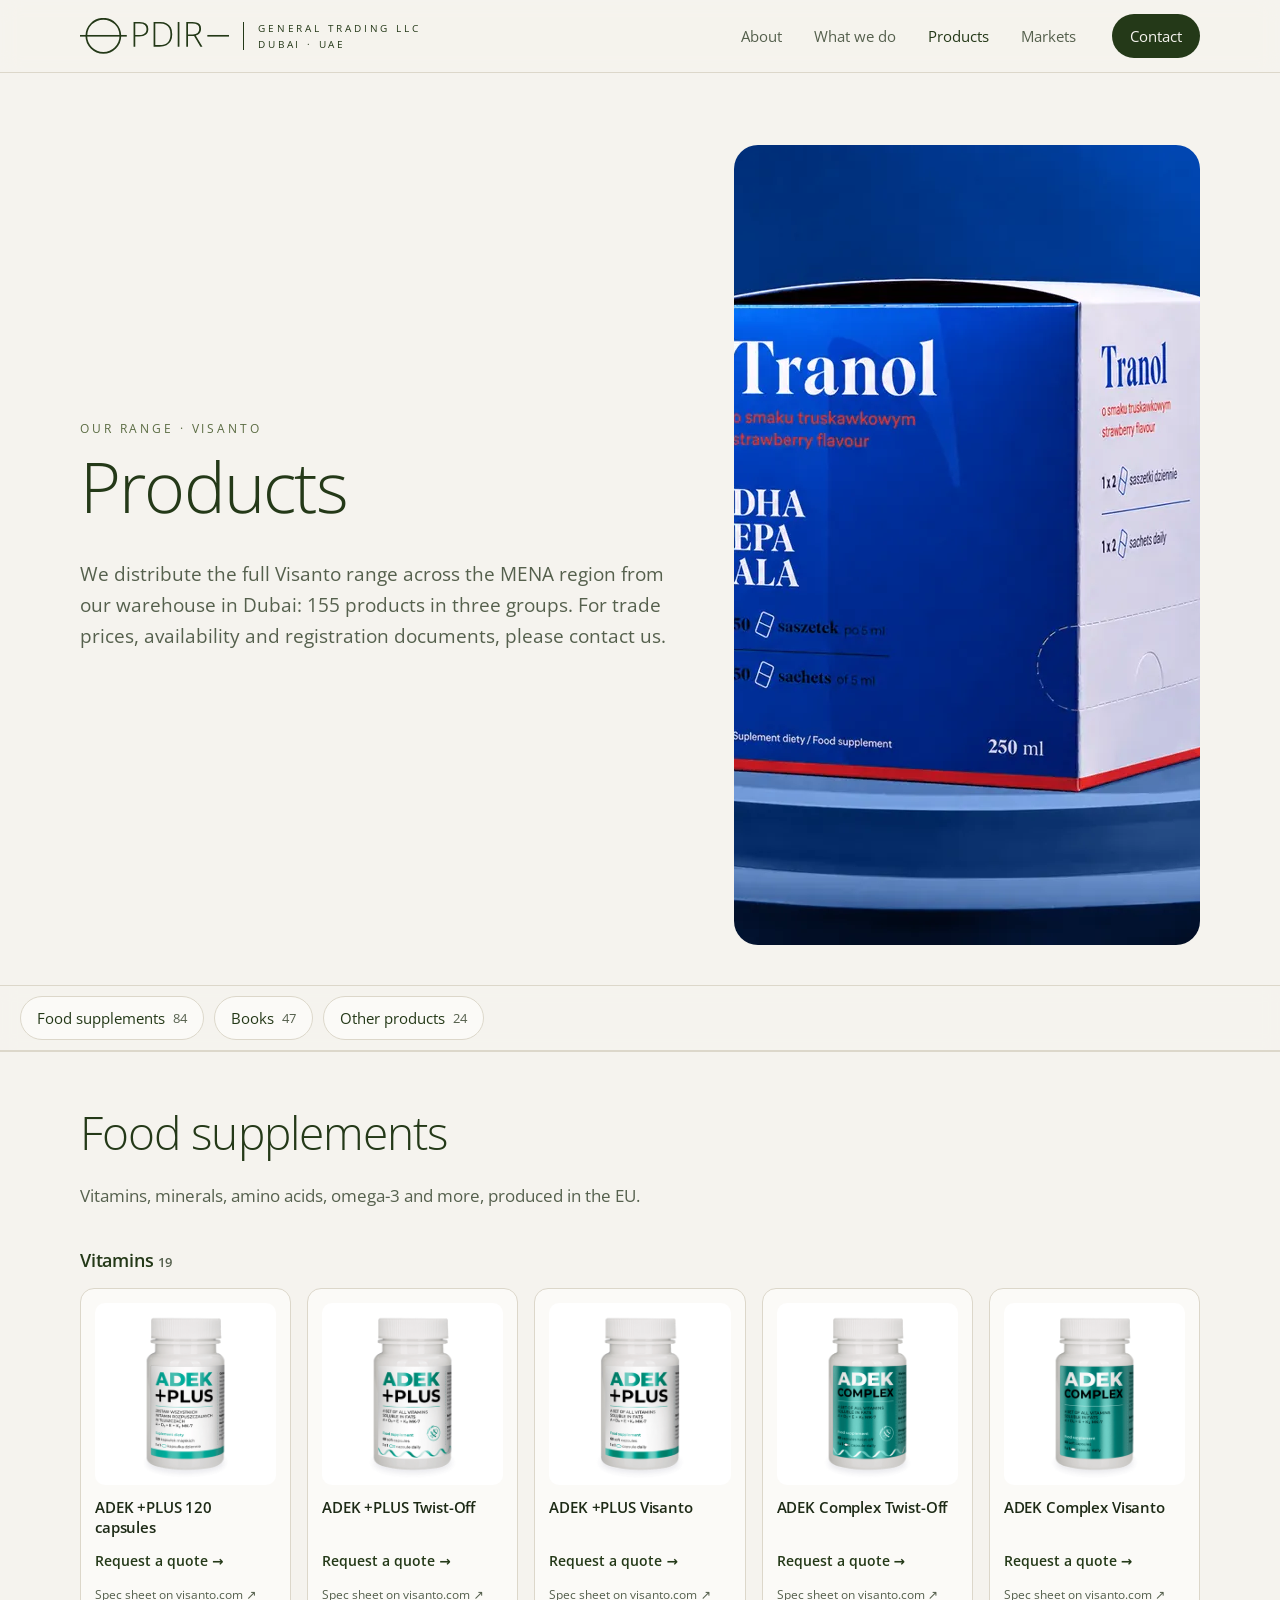
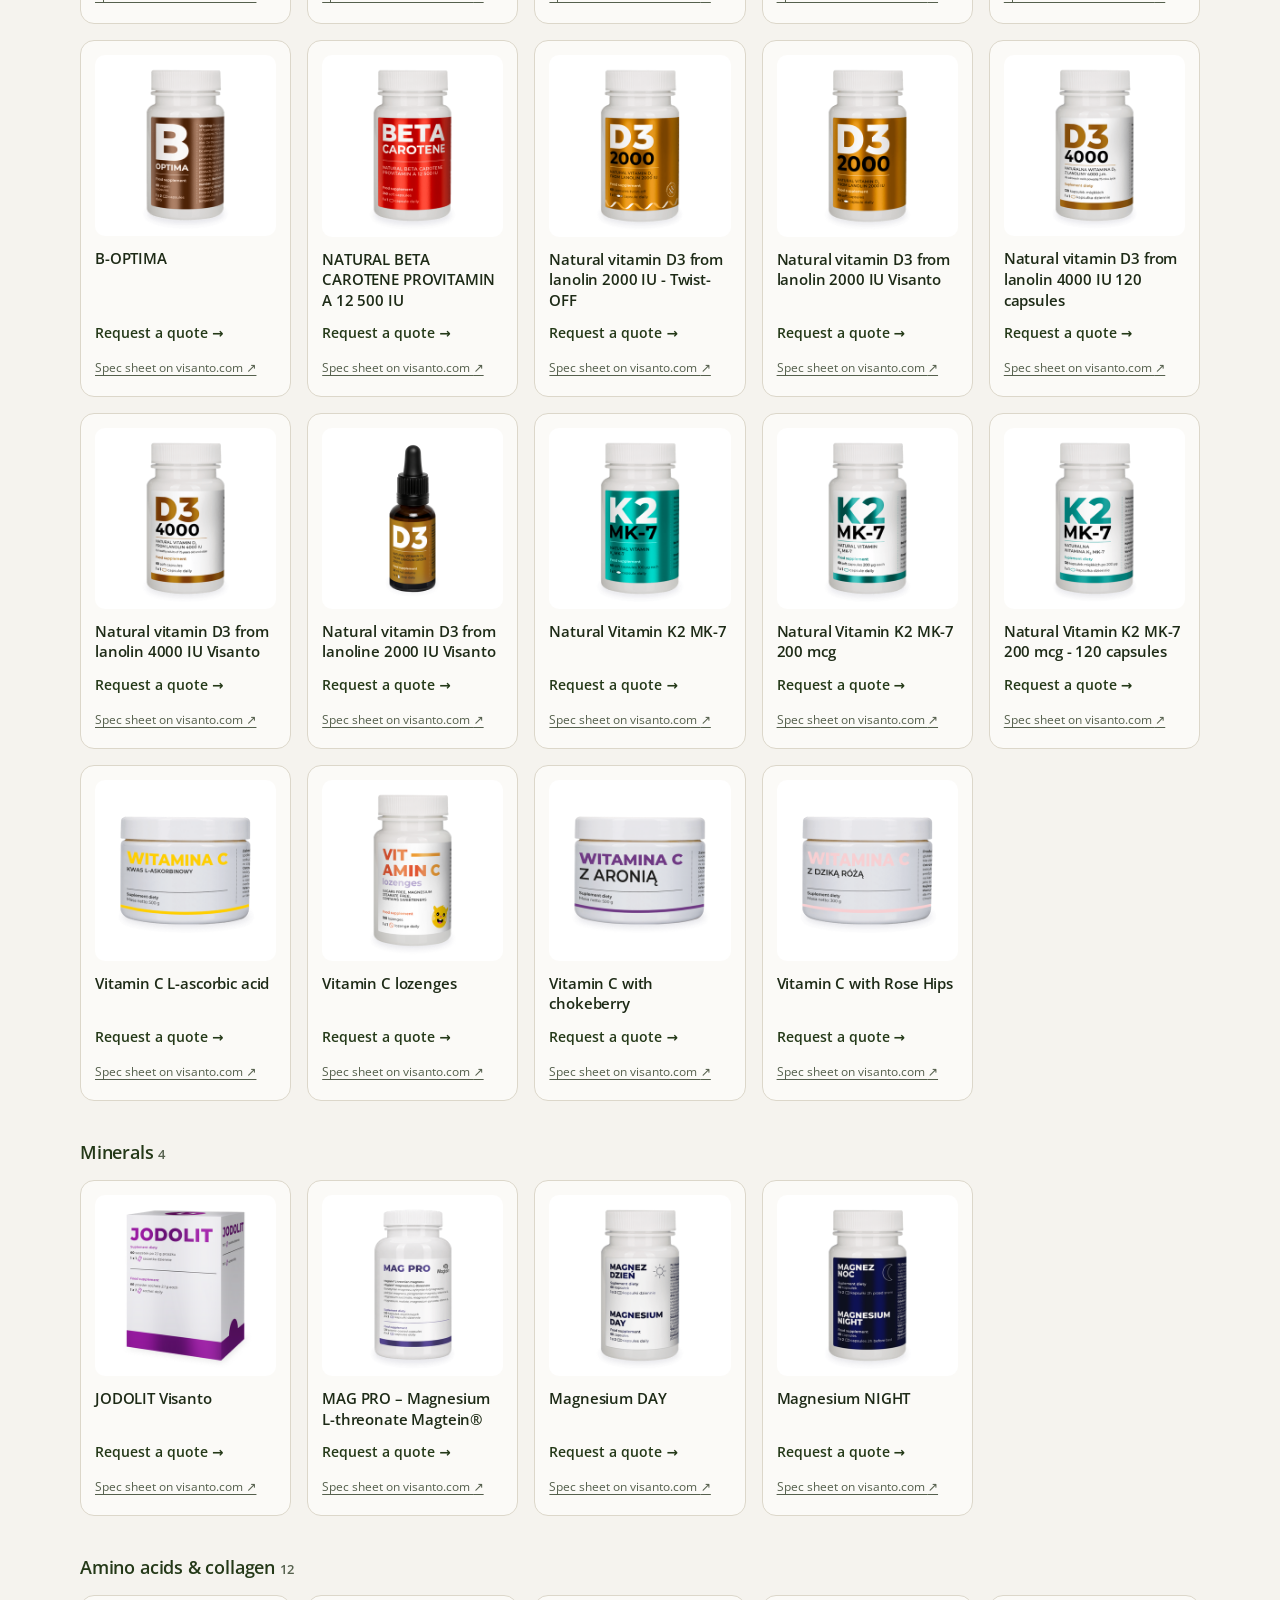
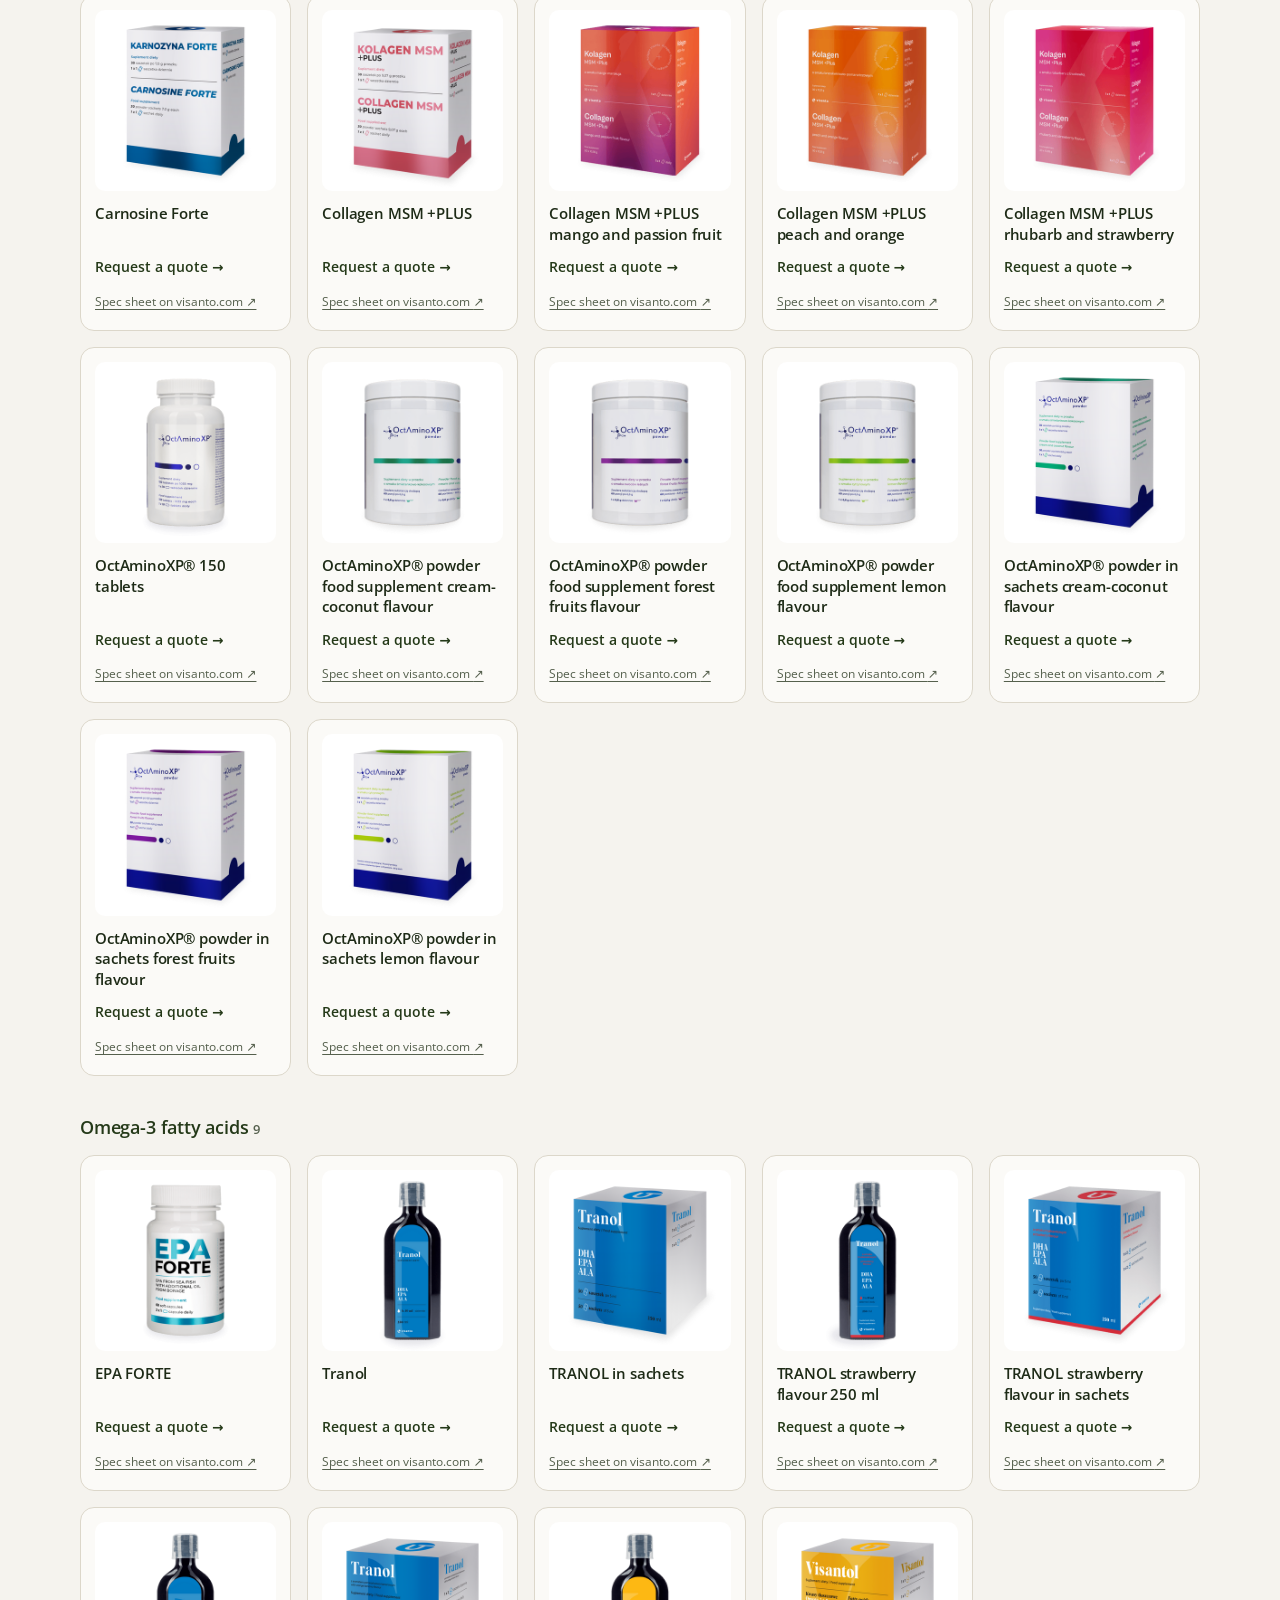
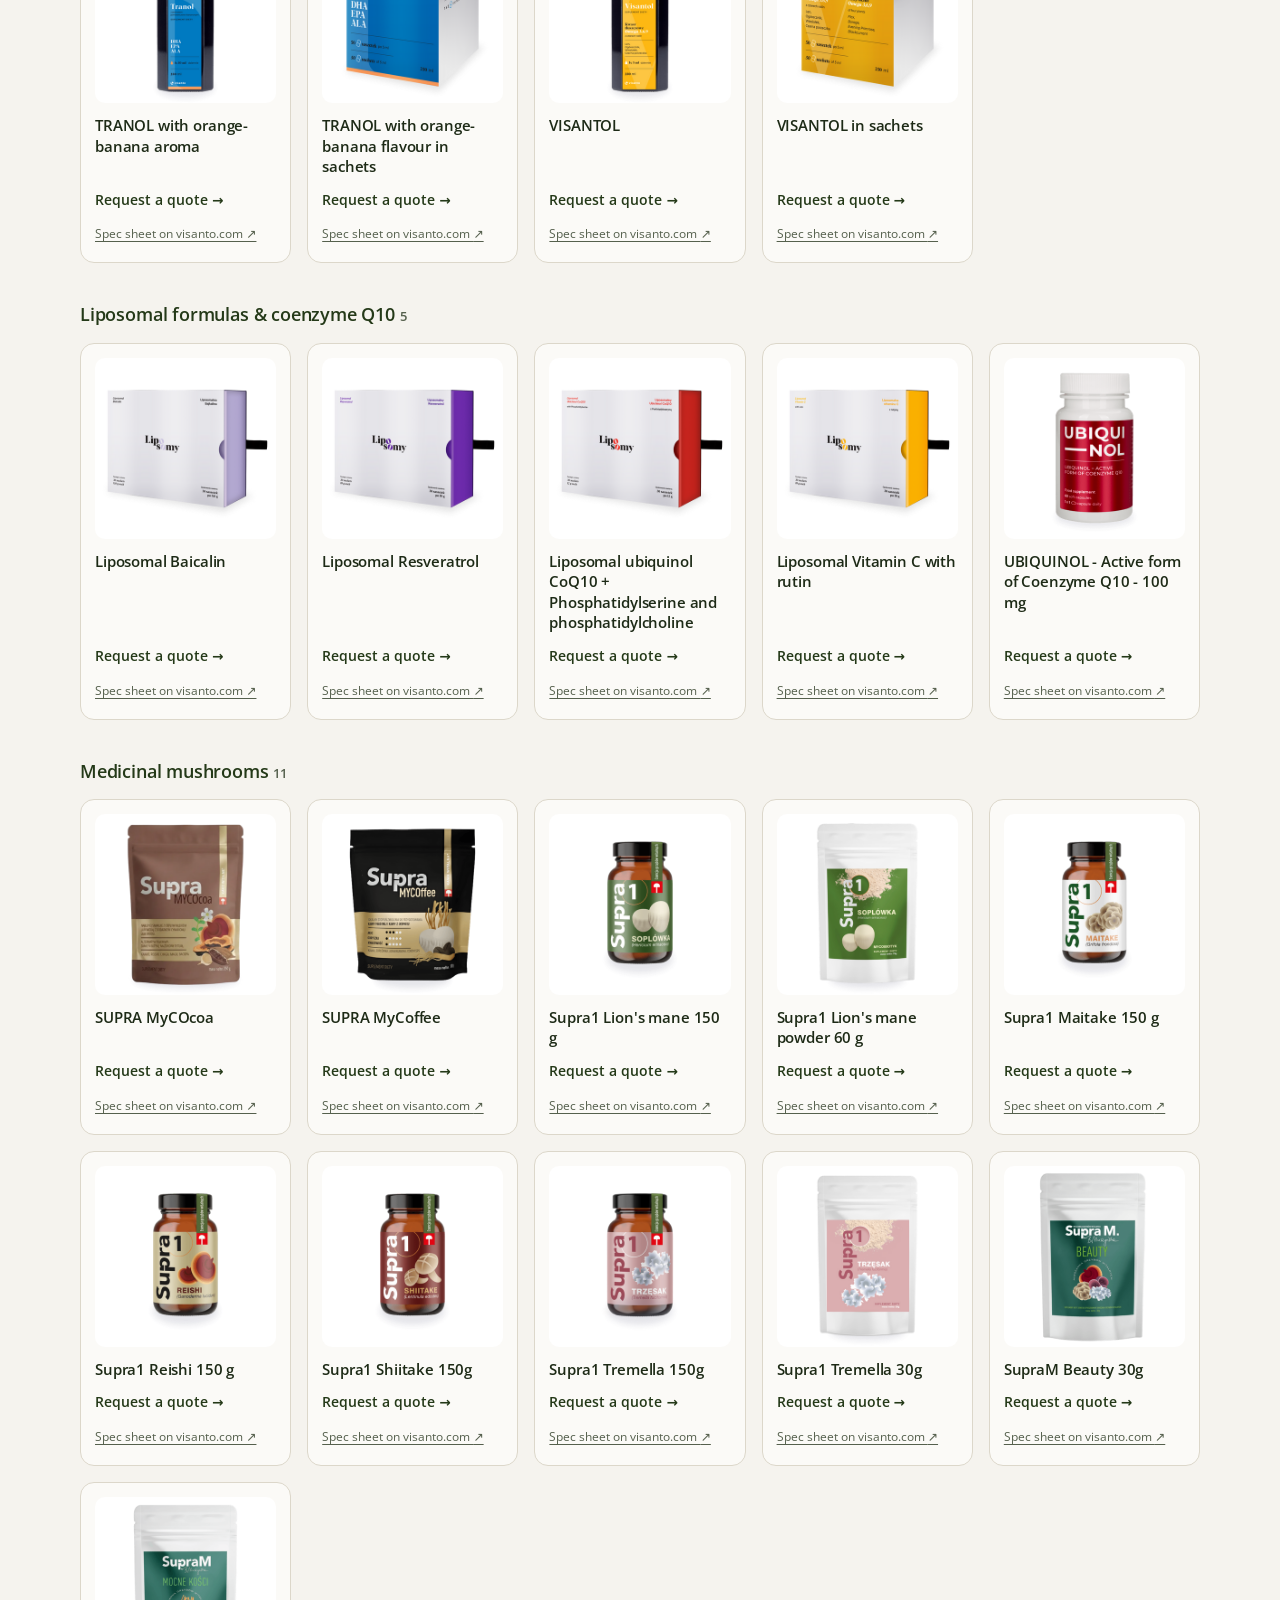
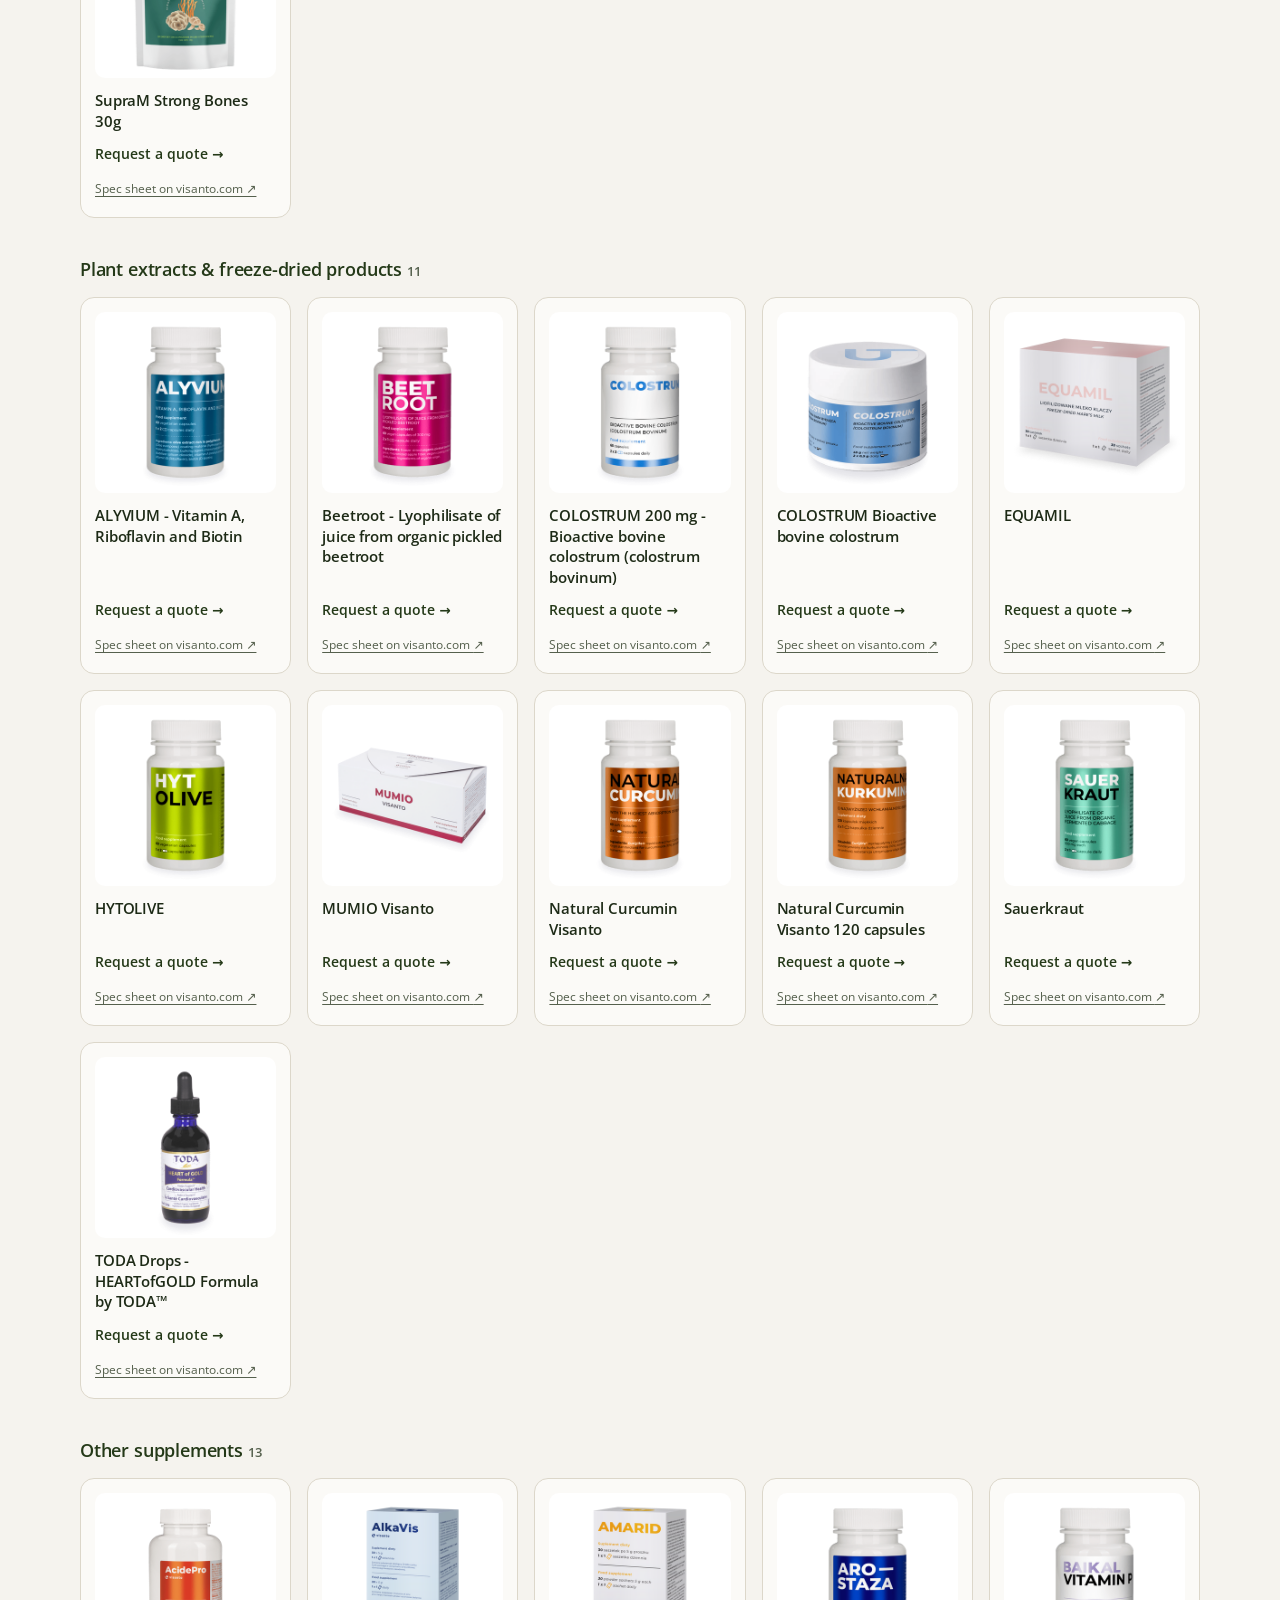
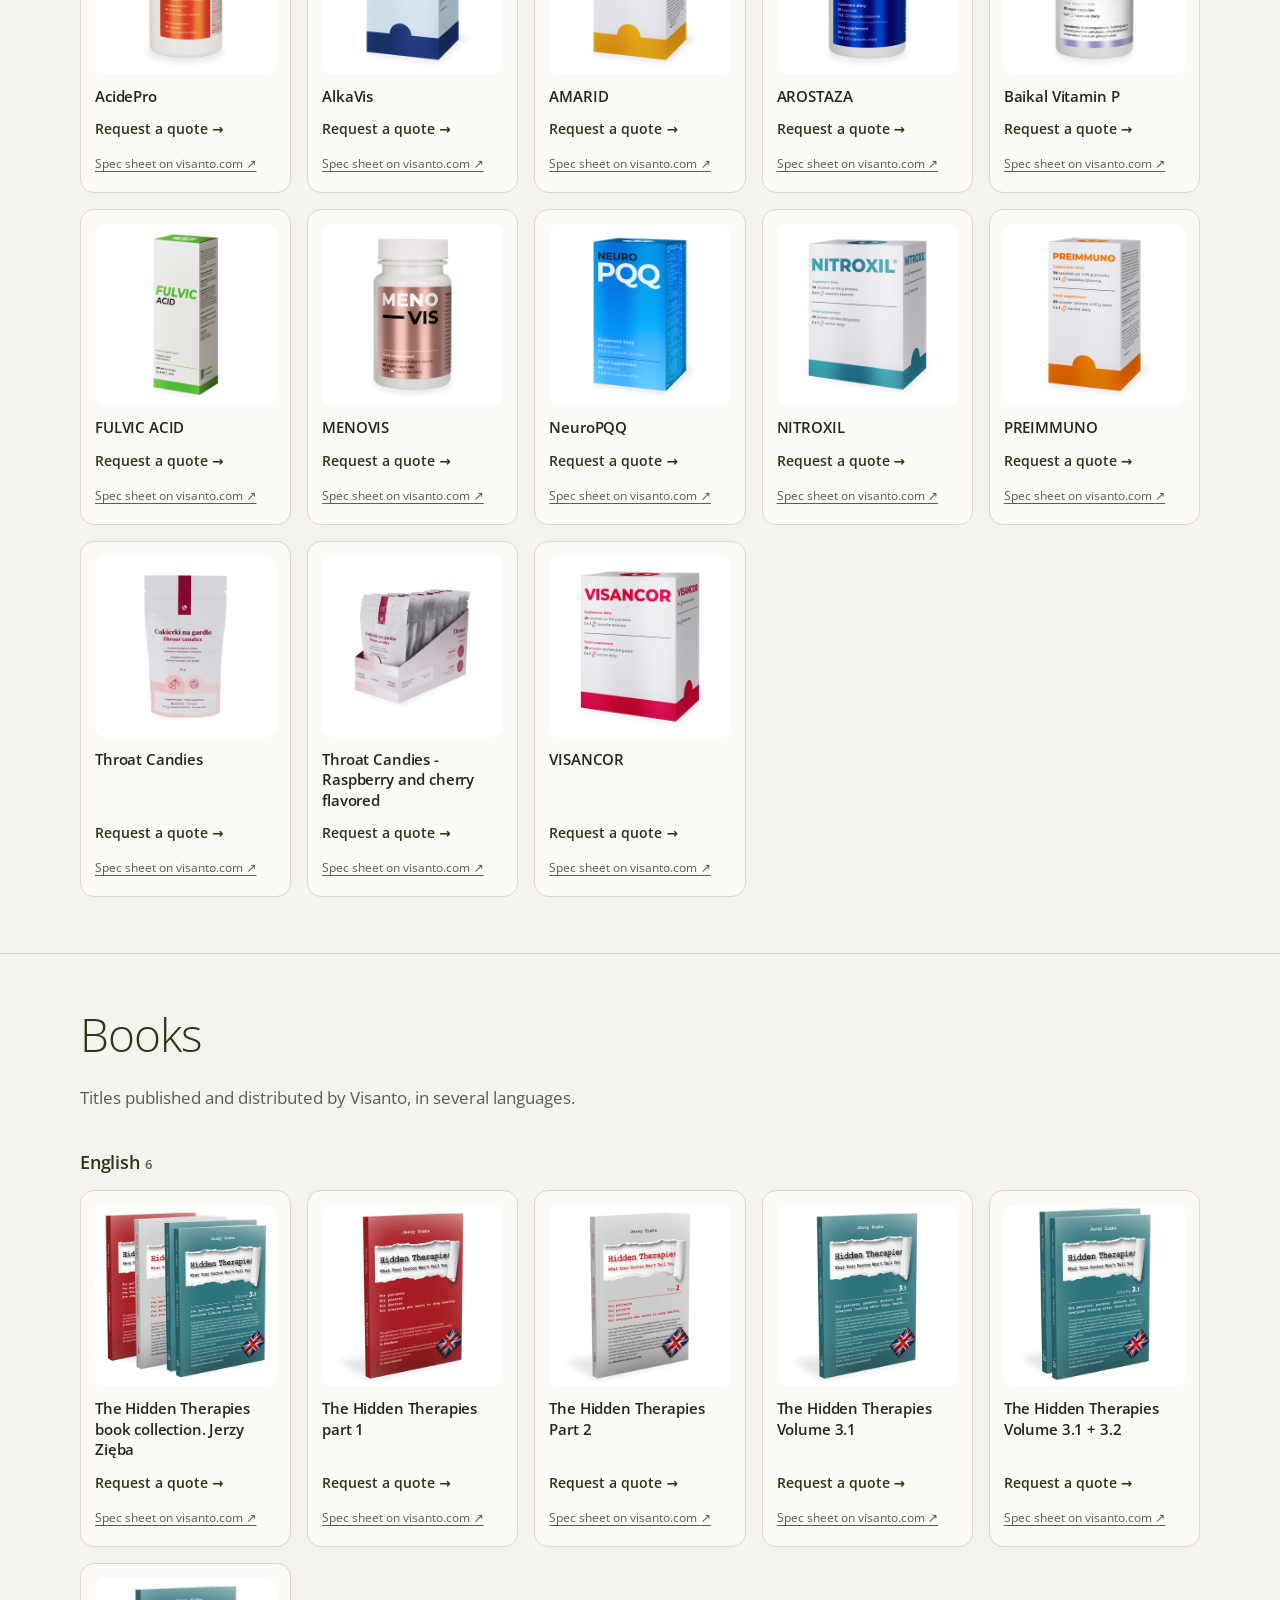
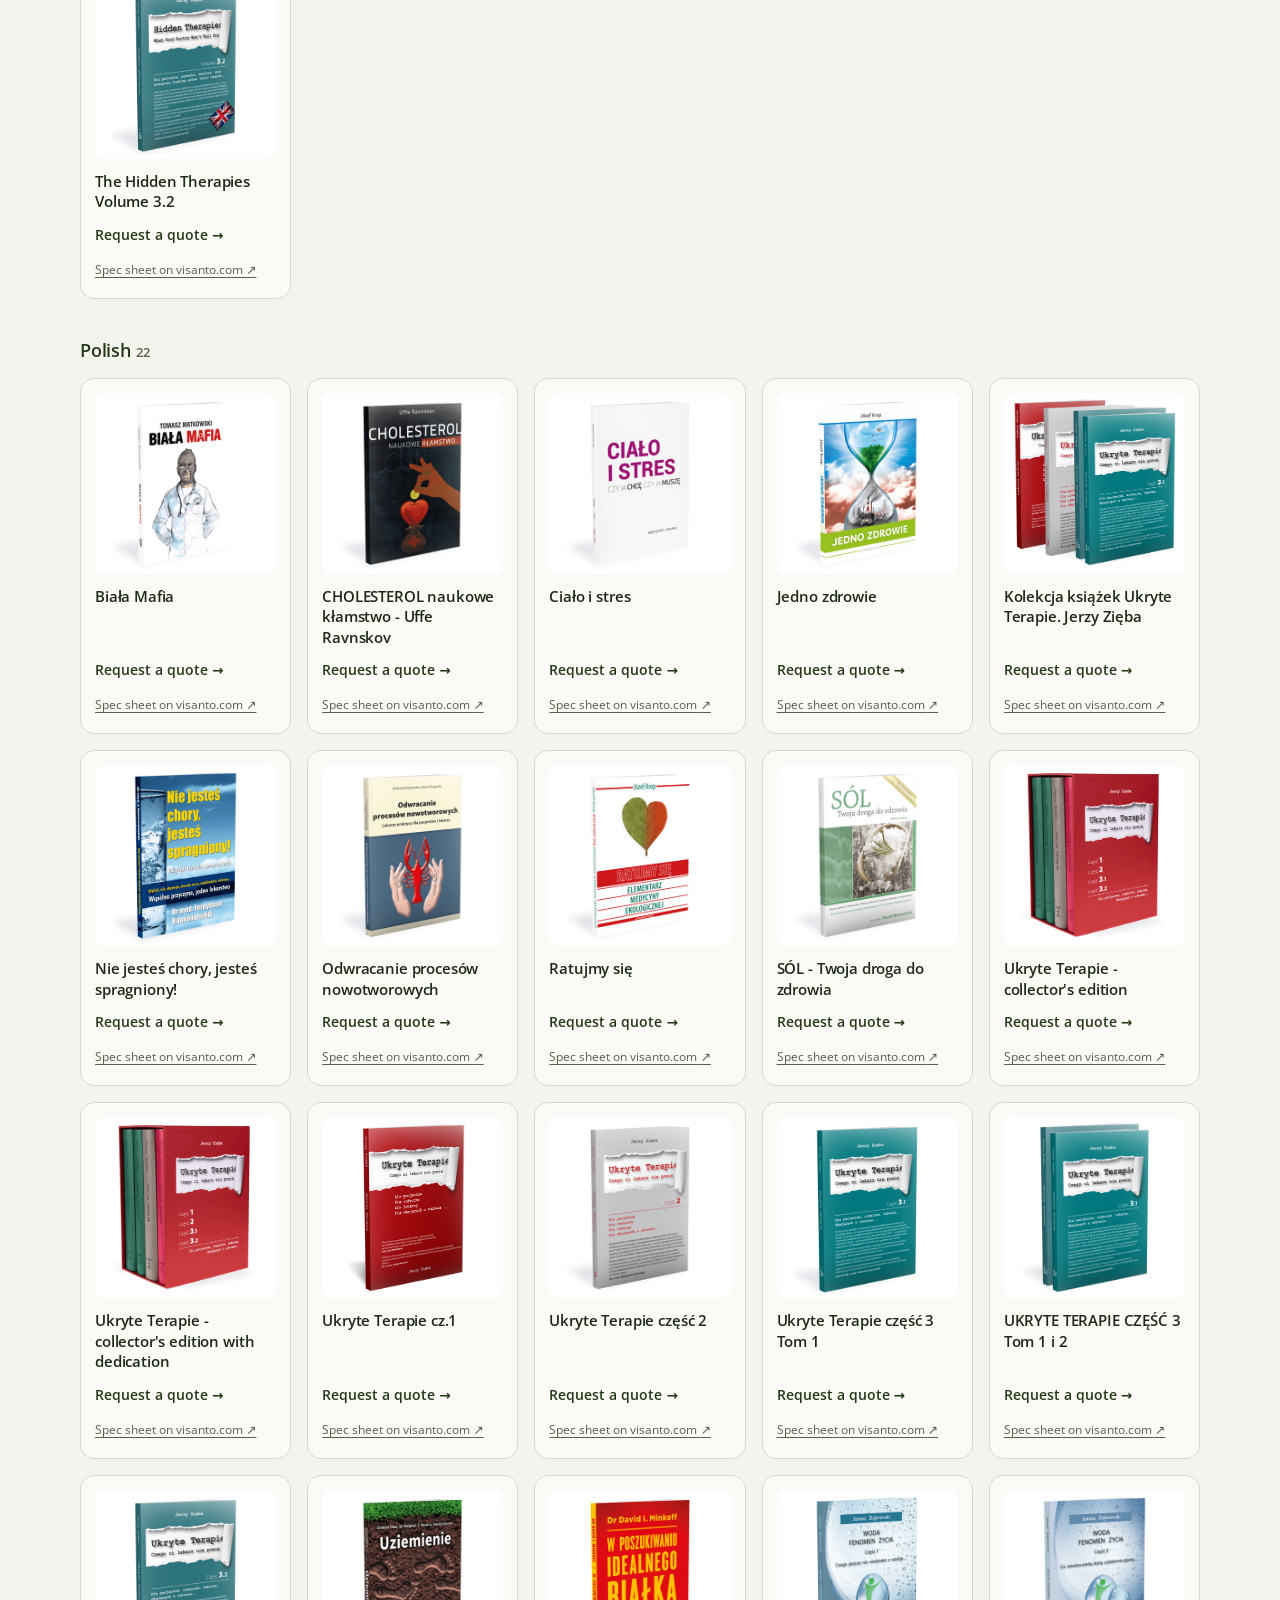
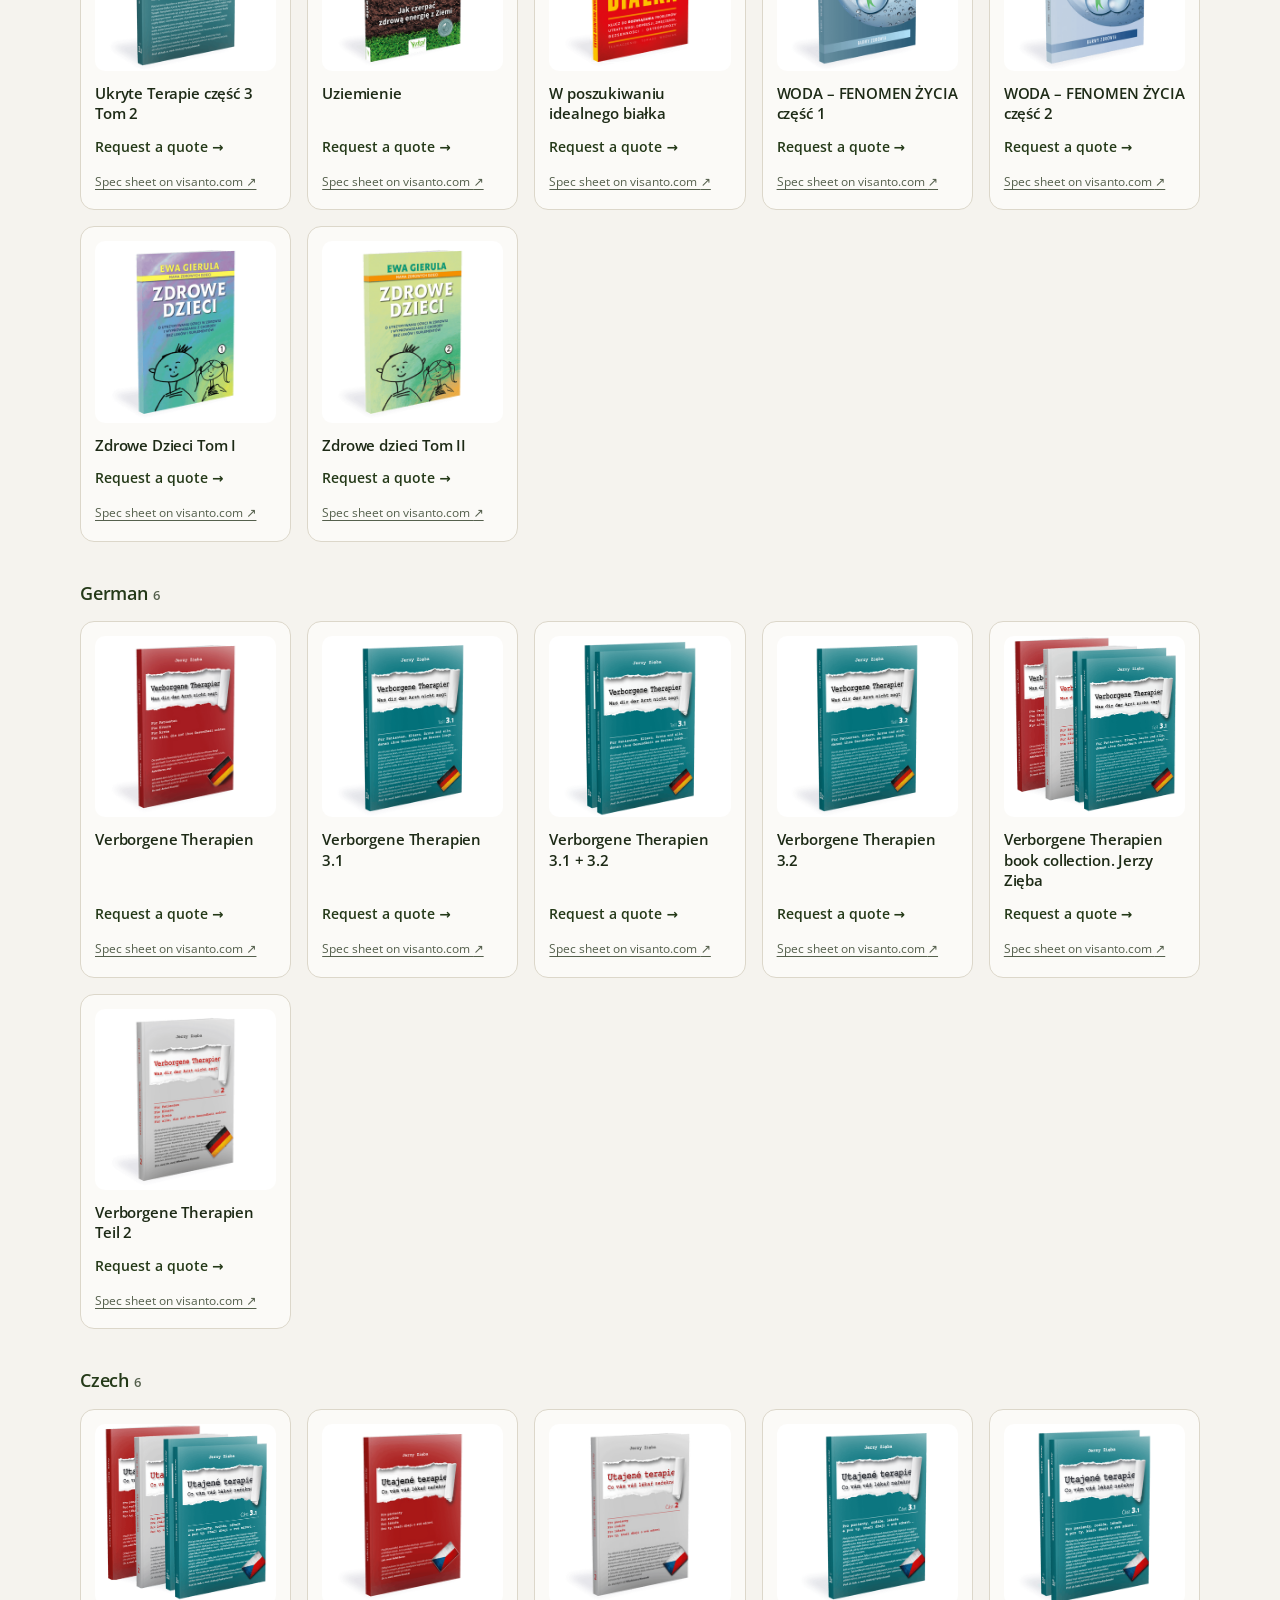
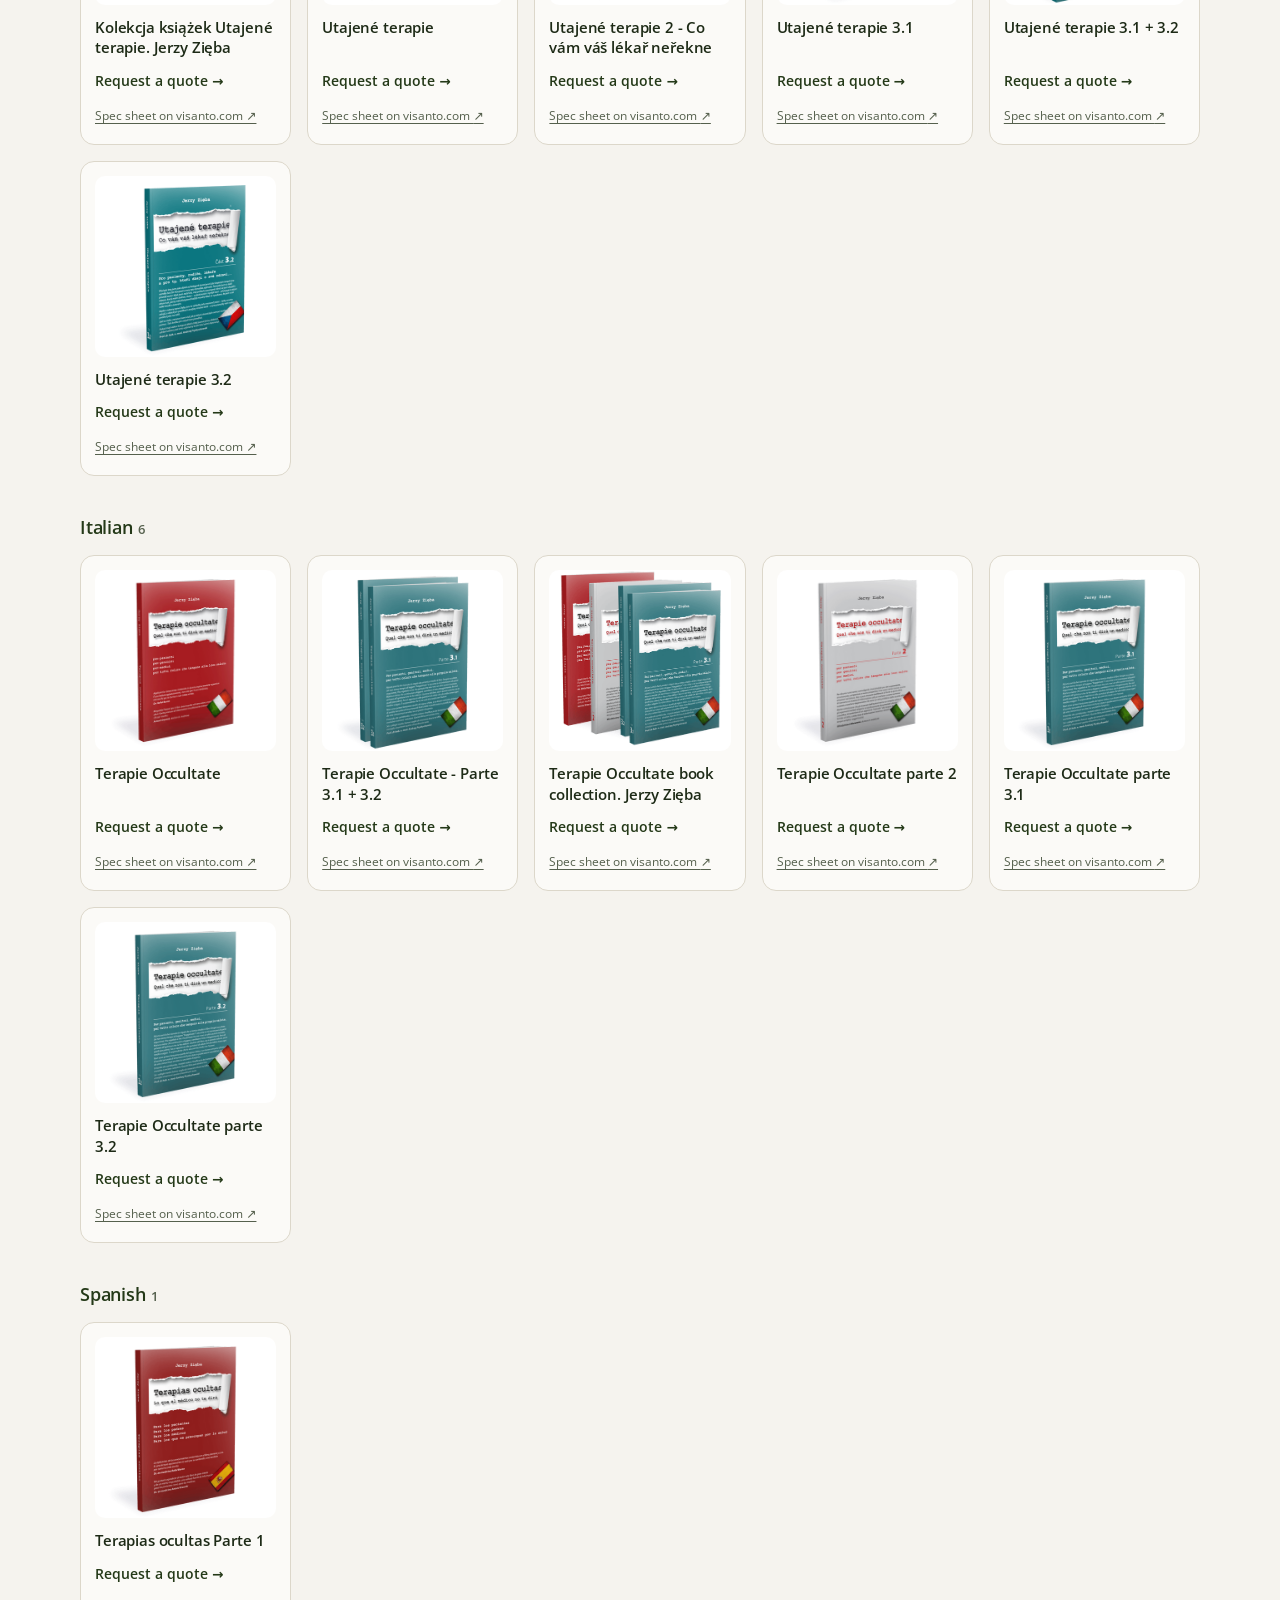
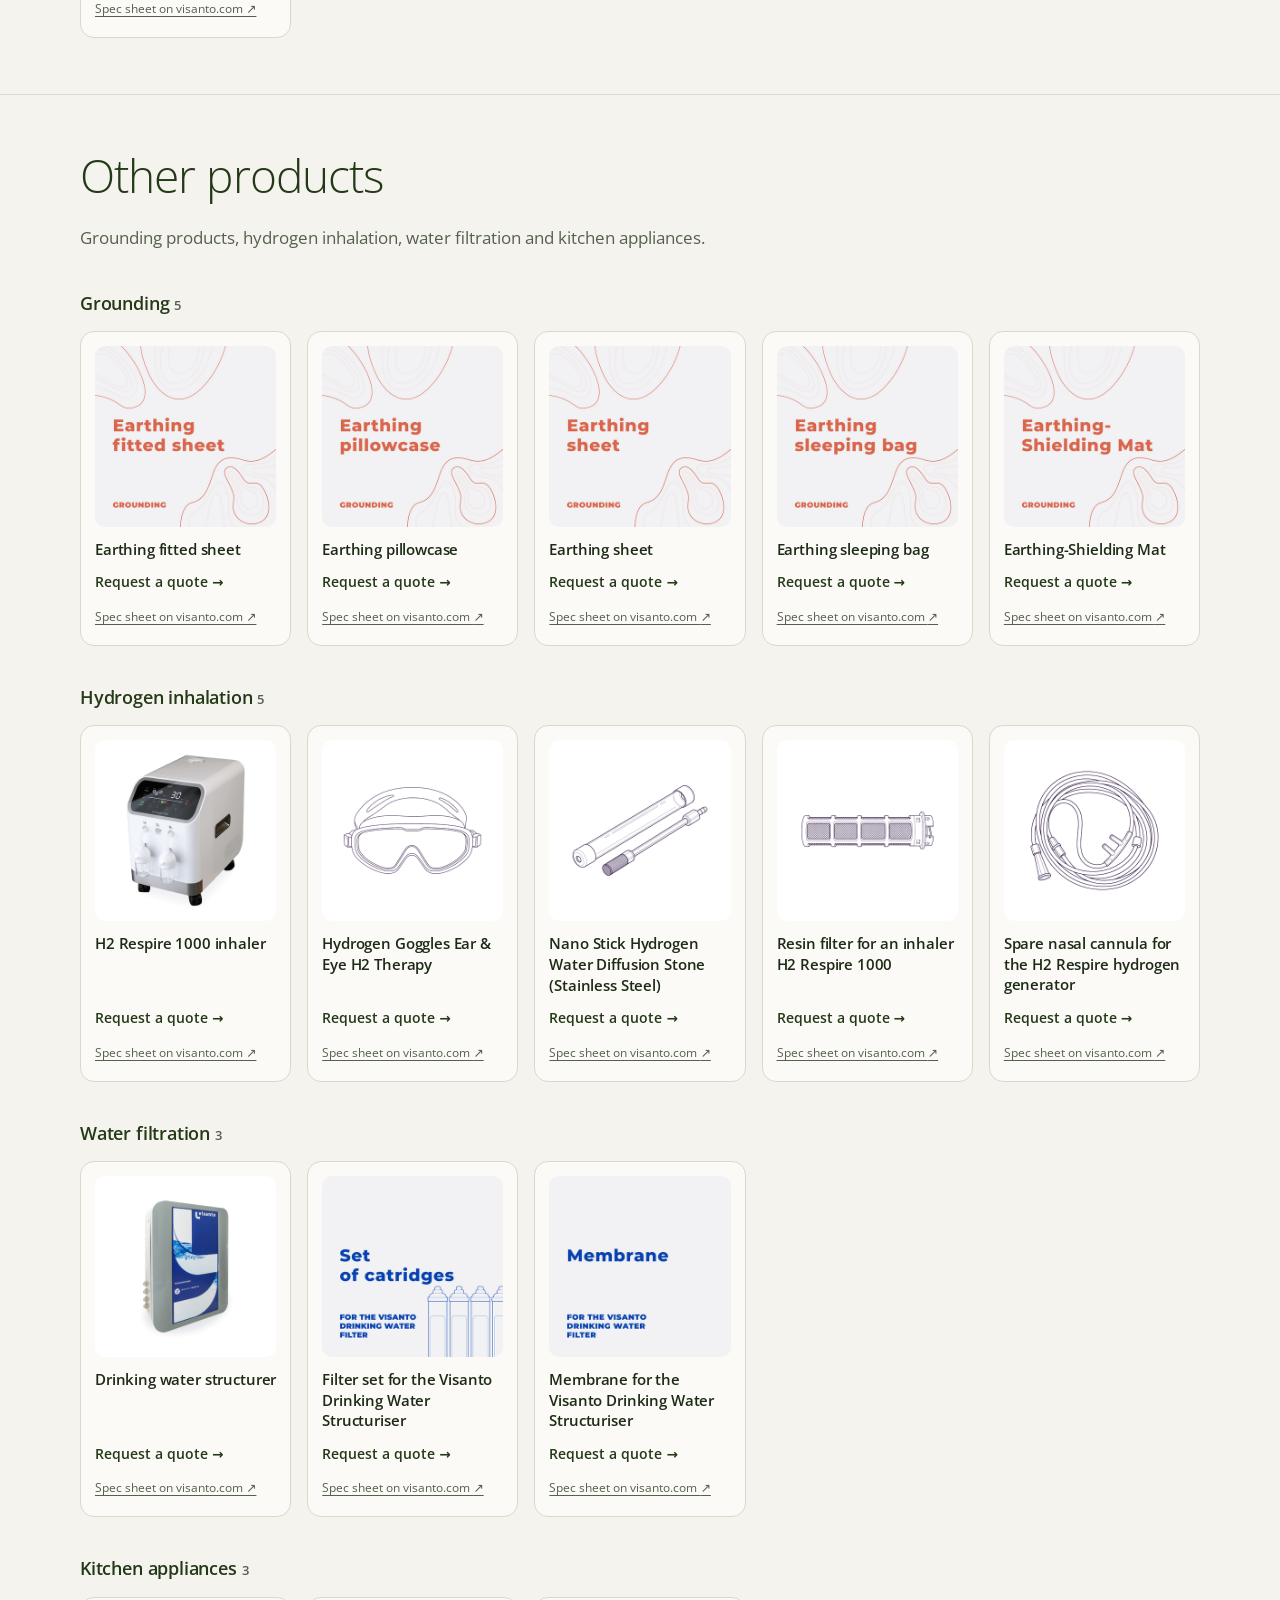
==== commit 76cf08d8: "Trial: studio photography, markets map, gallery strip Preview branch, not deployed. Uses Visanto's s" ====
--- a/site/products.html
+++ b/site/products.html
@@ -36,10 +36,13 @@
 
   <main id="top">
     <section class="page-hero">
-      <div class="wrap">
-        <p class="eyebrow">Our range &middot; Visanto</p>
-        <h1>Products</h1>
-        <p class="lead">We distribute the full Visanto range across the MENA region from our warehouse in Dubai: 155 products in three groups. For trade prices, availability and registration documents, please contact us.</p>
+      <div class="wrap page-hero-grid">
+        <div>
+          <p class="eyebrow">Our range &middot; Visanto</p>
+          <h1>Products</h1>
+          <p class="lead">We distribute the full Visanto range across the MENA region from our warehouse in Dubai: 155 products in three groups. For trade prices, availability and registration documents, please contact us.</p>
+        </div>
+        <img class="page-hero-photo" src="assets/studio/tranol-sachets.webp" alt="Tranol sachets on a blue studio set" width="800" height="800">
       </div>
     </section>
     <nav class="chips-bar" aria-label="Product groups">
--- a/site/styles.css
+++ b/site/styles.css
@@ -504,3 +504,68 @@
   .menu-btn { display: inline-flex; }
   .product-ext { padding: 12px 0 0; }
 }
+
+/* ---------- Studio photography ---------- */
+/* Hero: one large photo in the PDIR circle, the line running behind it */
+.hero-visual { max-width: 560px; }
+.hero-photo { position: absolute; inset: 3%; width: 94%; height: 94%; border-radius: 50%; object-fit: cover; z-index: 1; box-shadow: 0 30px 60px -30px rgba(0, 0, 0, 0.6); }
+.hero-line { z-index: 0; }
+
+.about-photo { display: block; width: 100%; max-width: 340px; aspect-ratio: 1; object-fit: cover; border-radius: 24px; margin-top: 32px; }
+
+/* Category tiles: photo fills the card, label on a dark fade */
+.tile { display: block; padding: 0; aspect-ratio: 4 / 5; background: var(--brand); }
+.tile img { position: absolute; inset: 0; width: 100%; height: 100%; aspect-ratio: auto; object-fit: cover; margin: 0; filter: none; transition: transform 0.5s ease; }
+.tile:hover img { transform: scale(1.05); }
+.tile::before { content: ""; position: absolute; inset: 40% 0 0; z-index: 1; background: linear-gradient(to top, rgba(10, 16, 6, 0.82), rgba(10, 16, 6, 0)); }
+.tile-text { position: absolute; z-index: 2; left: 22px; right: 54px; bottom: 20px; display: grid; gap: 2px; }
+.tile-name { color: #ffffff; font-size: 1.3rem; }
+.tile-count { color: rgba(255, 255, 255, 0.78); margin: 0; }
+.tile::after { z-index: 2; color: #ffffff; }
+
+/* Spotlight photo */
+.spot-figure { background: #3b2a78; }
+.spot-figure::before, .spot-figure::after { content: none; }
+.spot-figure img { position: absolute; inset: 0; width: 100%; height: 100%; object-fit: cover; filter: none; }
+.spot-figure figcaption { z-index: 2; color: rgba(255, 255, 255, 0.85); }
+
+/* Gallery strip */
+.gallery { display: grid; grid-template-columns: repeat(6, 1fr); }
+.gallery img { display: block; width: 100%; height: auto; aspect-ratio: 1; object-fit: cover; }
+
+/* Markets map */
+.markets-head { align-items: center; margin-bottom: 40px; }
+.mena-map { width: 100%; height: auto; overflow: visible; color: var(--brand); }
+.map-arcs path { fill: none; stroke: currentColor; stroke-width: 1; opacity: 0.45; }
+.map-main { fill: none; stroke: currentColor; stroke-width: 2; stroke-dasharray: 2 7; stroke-linecap: round; }
+.map-dots circle { fill: var(--tint); stroke: currentColor; stroke-width: 1.6; }
+.map-hub { fill: var(--tint); stroke: currentColor; stroke-width: 2.4; }
+.map-hub-line { stroke: currentColor; stroke-width: 2.4; }
+.map-labels text { font-size: 12px; letter-spacing: 0.14em; text-transform: uppercase; fill: var(--ink-soft); }
+.map-labels .map-strong { font-size: 13px; fill: var(--brand); font-weight: 600; }
+#markets .markets { grid-template-columns: repeat(6, 1fr); }
+
+/* Products page banner */
+.page-hero-grid { display: grid; grid-template-columns: 1.3fr 1fr; gap: 48px; align-items: center; }
+.page-hero-photo { display: block; width: 100%; aspect-ratio: 16 / 10; object-fit: cover; border-radius: 24px; }
+
+@media (prefers-reduced-motion: reduce) { .tile img { transition: none; } }
+@media (max-width: 960px) {
+  #markets .markets { grid-template-columns: repeat(4, 1fr); }
+}
+@media (max-width: 760px) {
+  .hero-visual { max-width: 340px; }
+  .about-photo { max-width: none; aspect-ratio: 4 / 3; margin-top: 24px; }
+  .tile { padding: 0; }
+  .tile-text { left: 14px; right: 14px; bottom: 14px; }
+  .tile-name { font-size: 1.05rem; }
+  .tile::after { content: none; }
+  .gallery { grid-template-columns: repeat(3, 1fr); }
+  #markets .markets { grid-template-columns: repeat(2, 1fr); }
+  .markets-head { margin-bottom: 24px; }
+  .map-labels text { font-size: 13px; }
+  .map-labels .map-strong { font-size: 14px; }
+  .page-hero-grid { grid-template-columns: 1fr; gap: 24px; }
+}
+
+.range-more .btn span { font-size: inherit; color: inherit; margin: 0; }
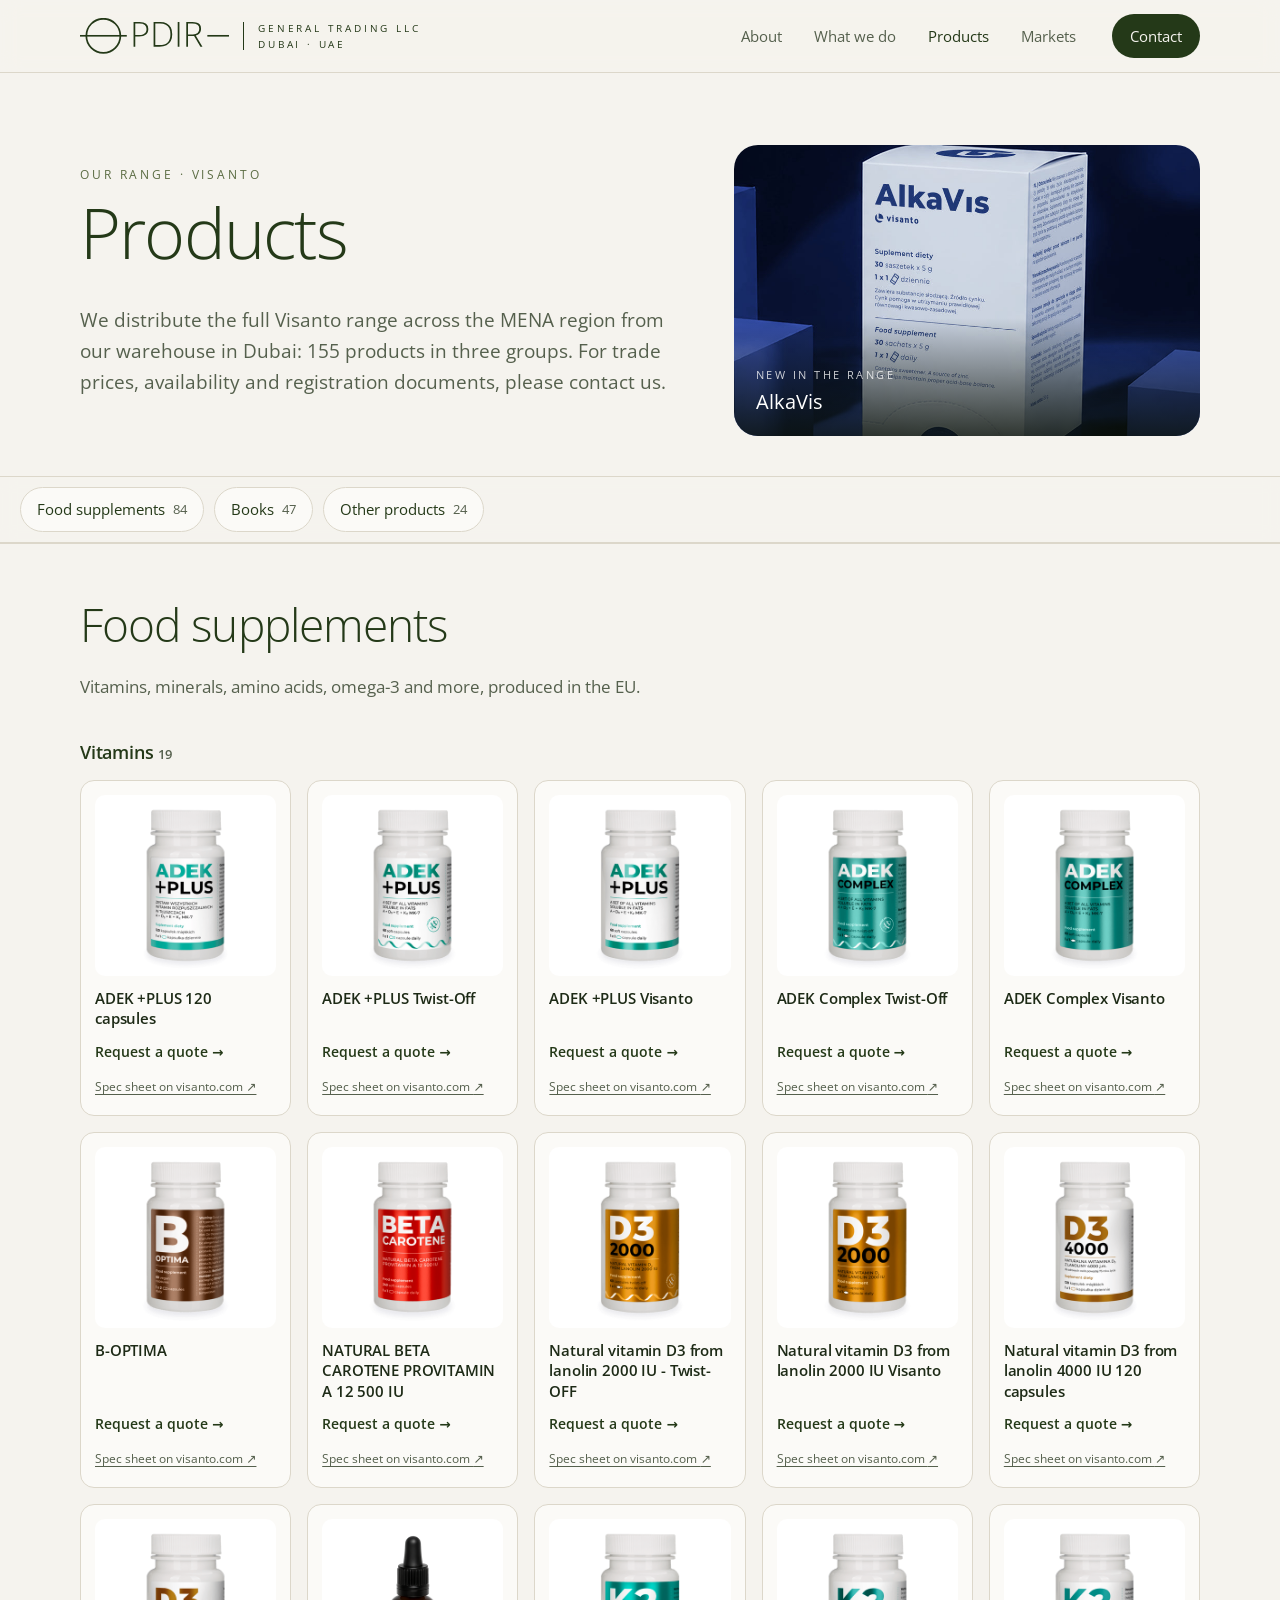
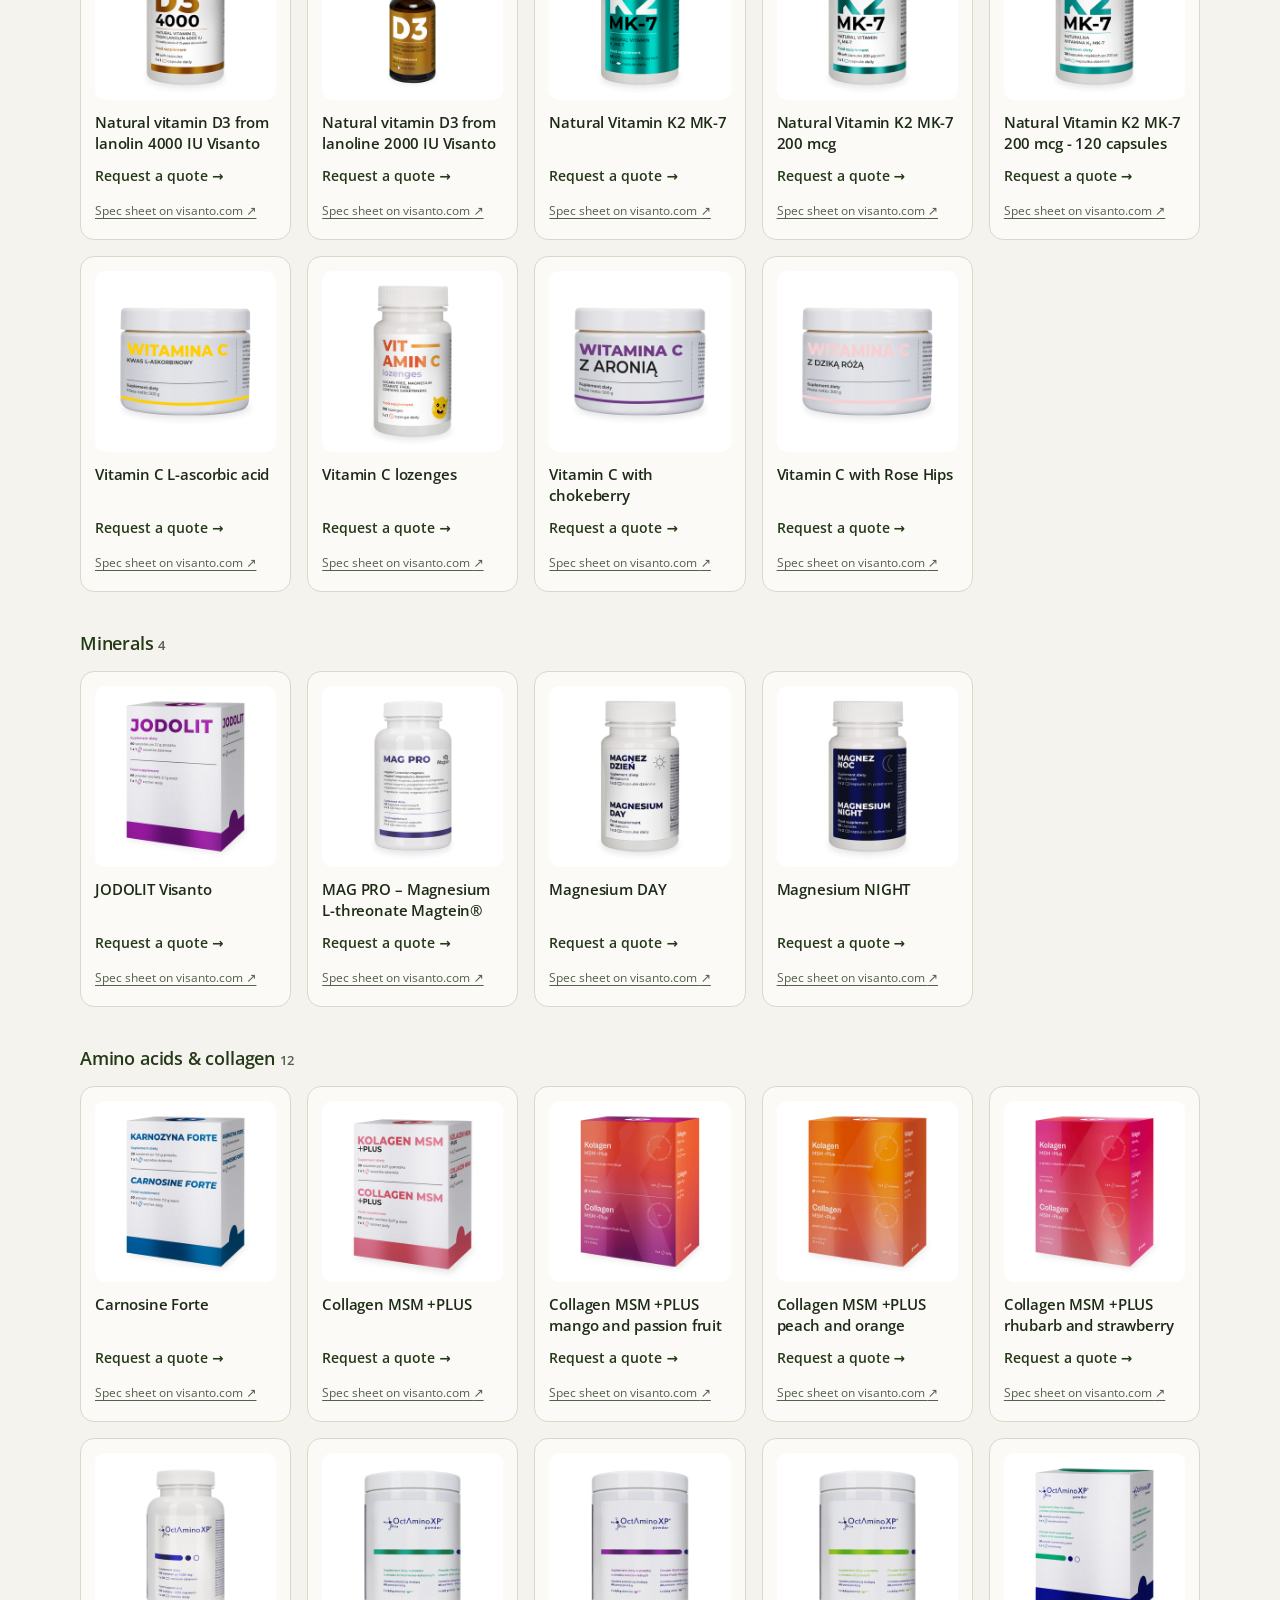
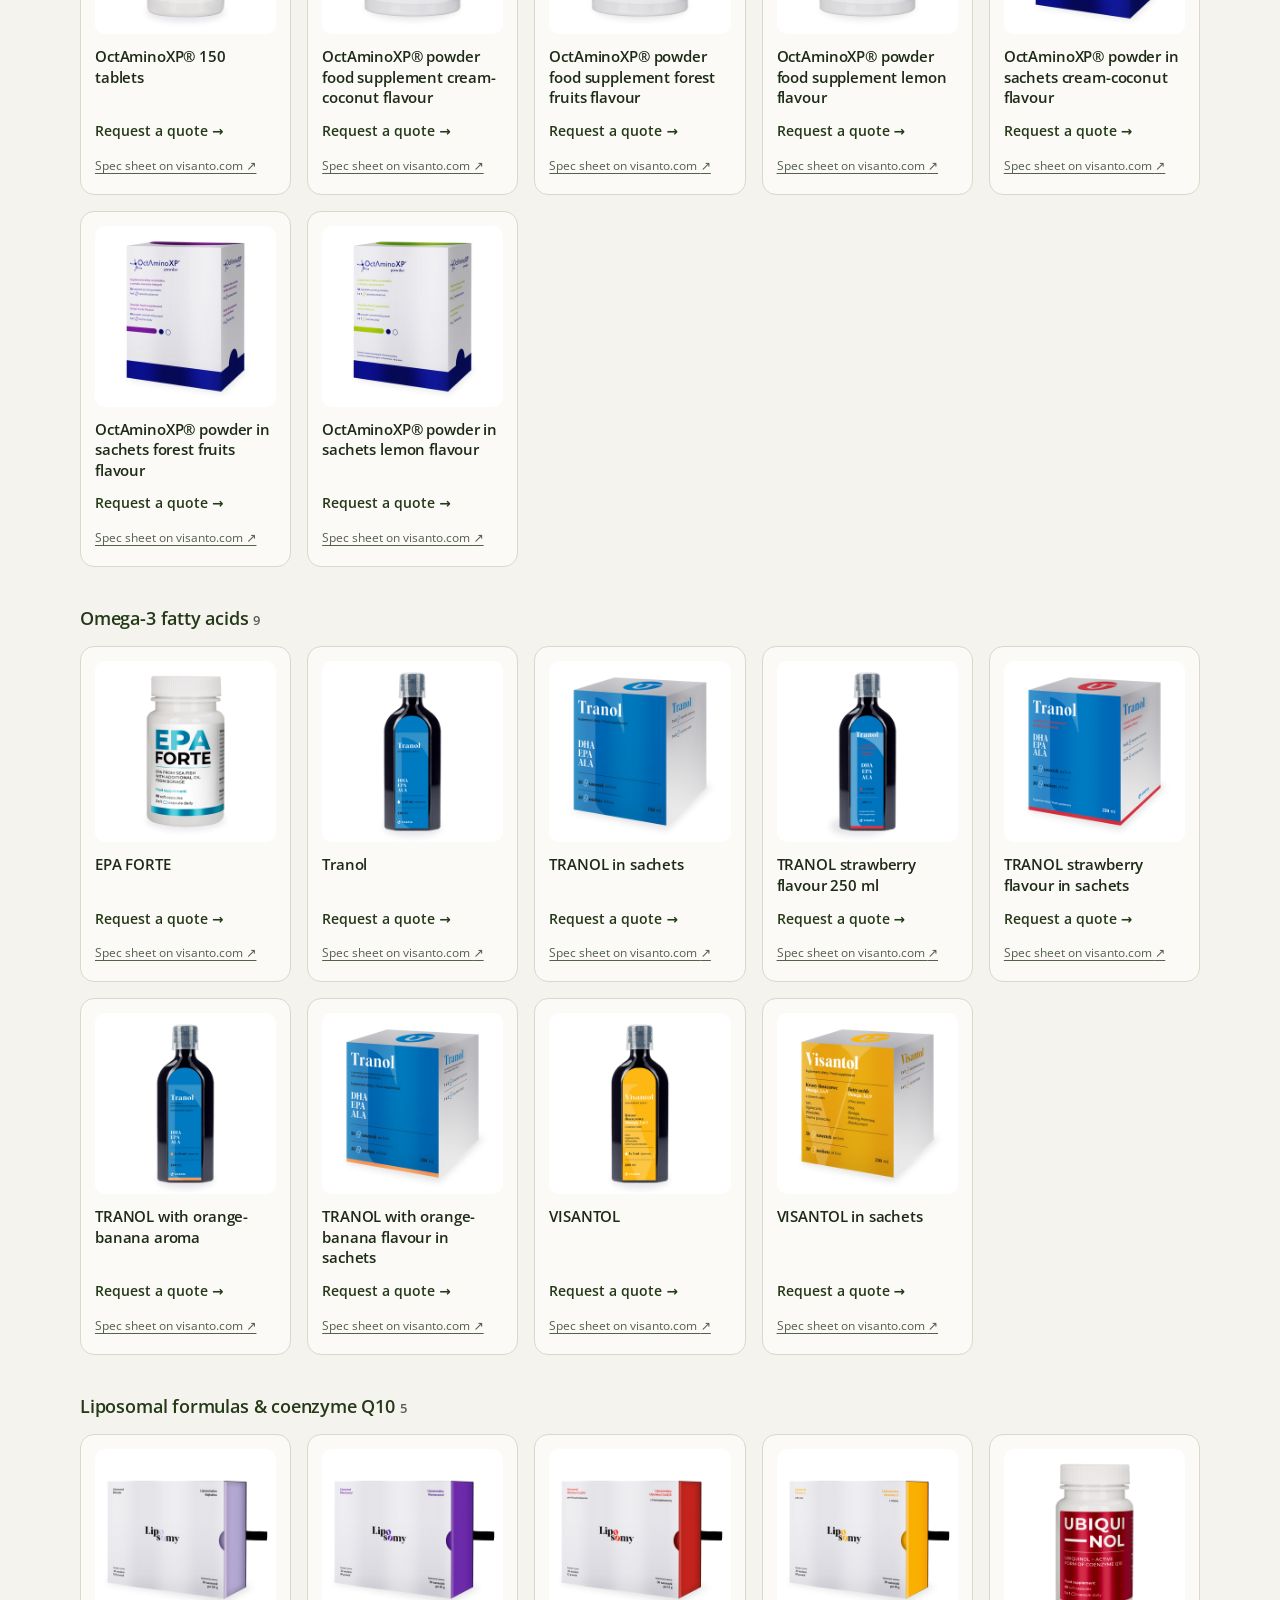
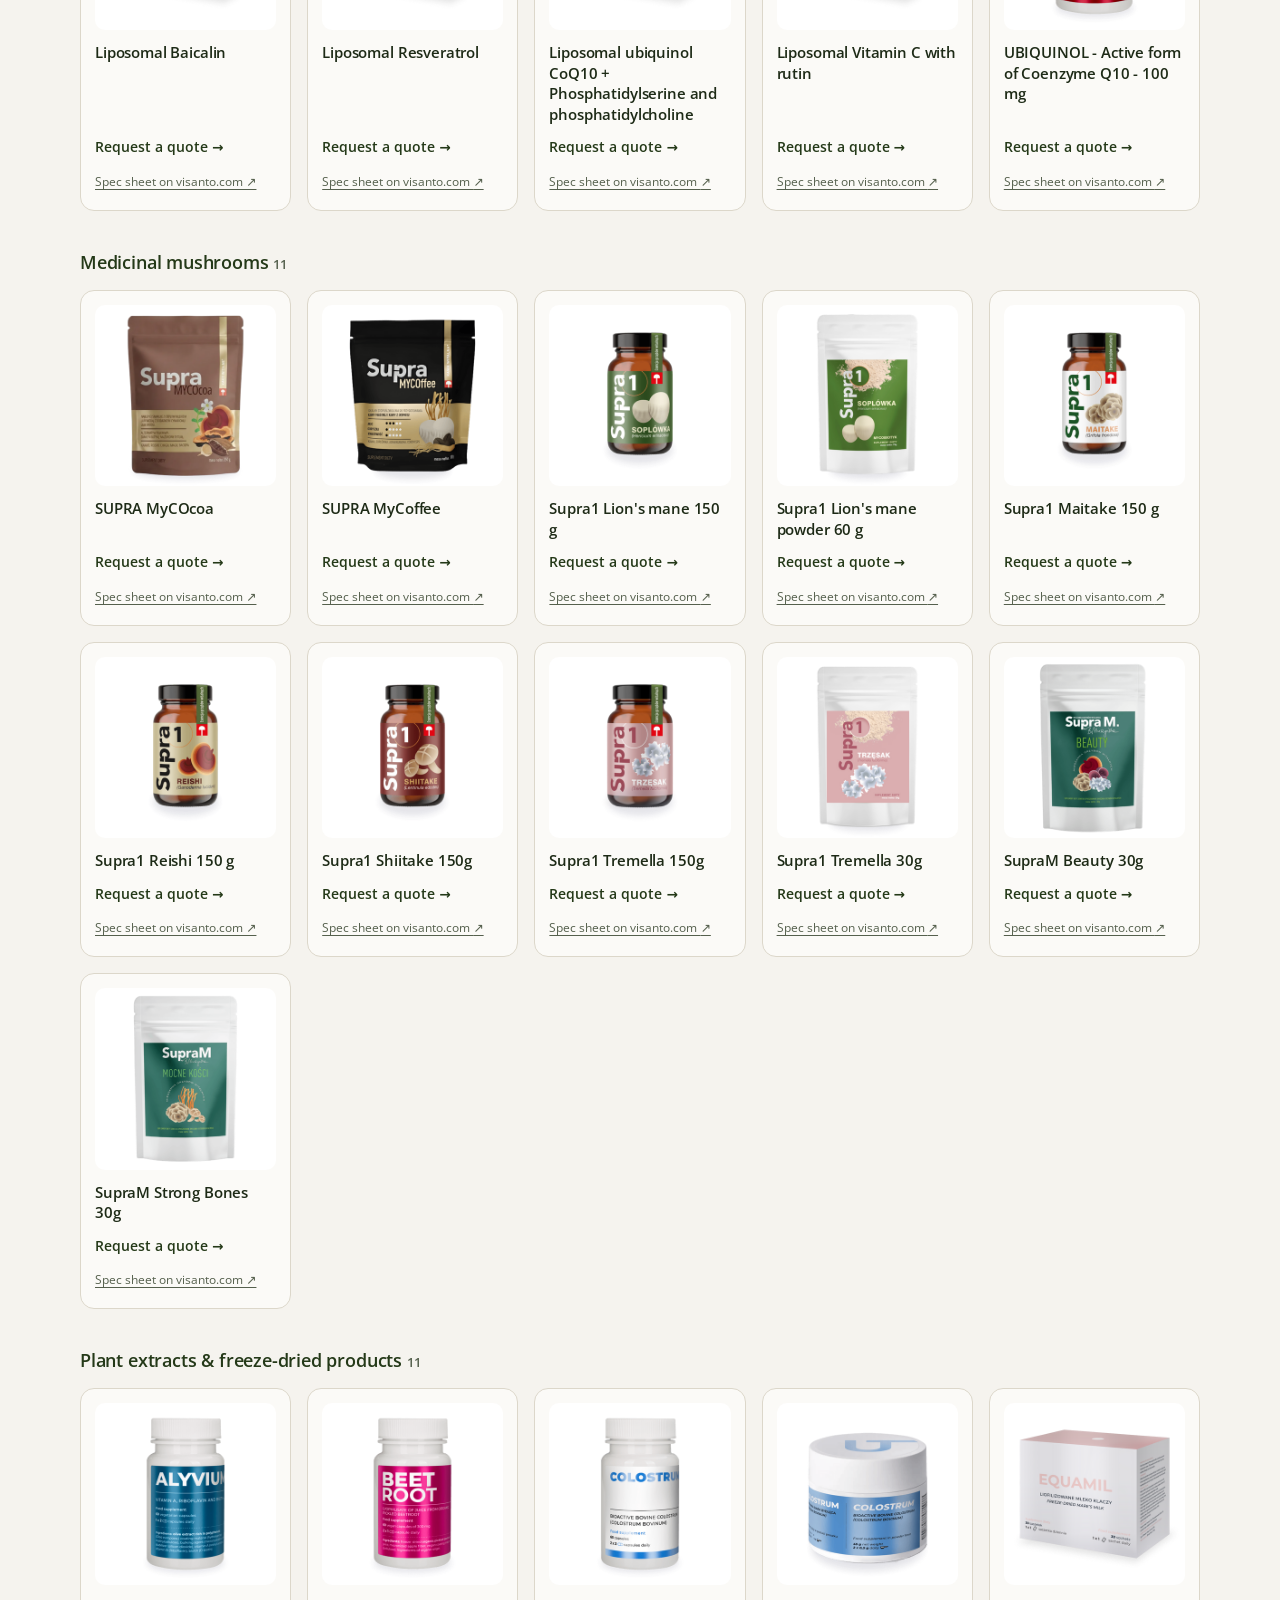
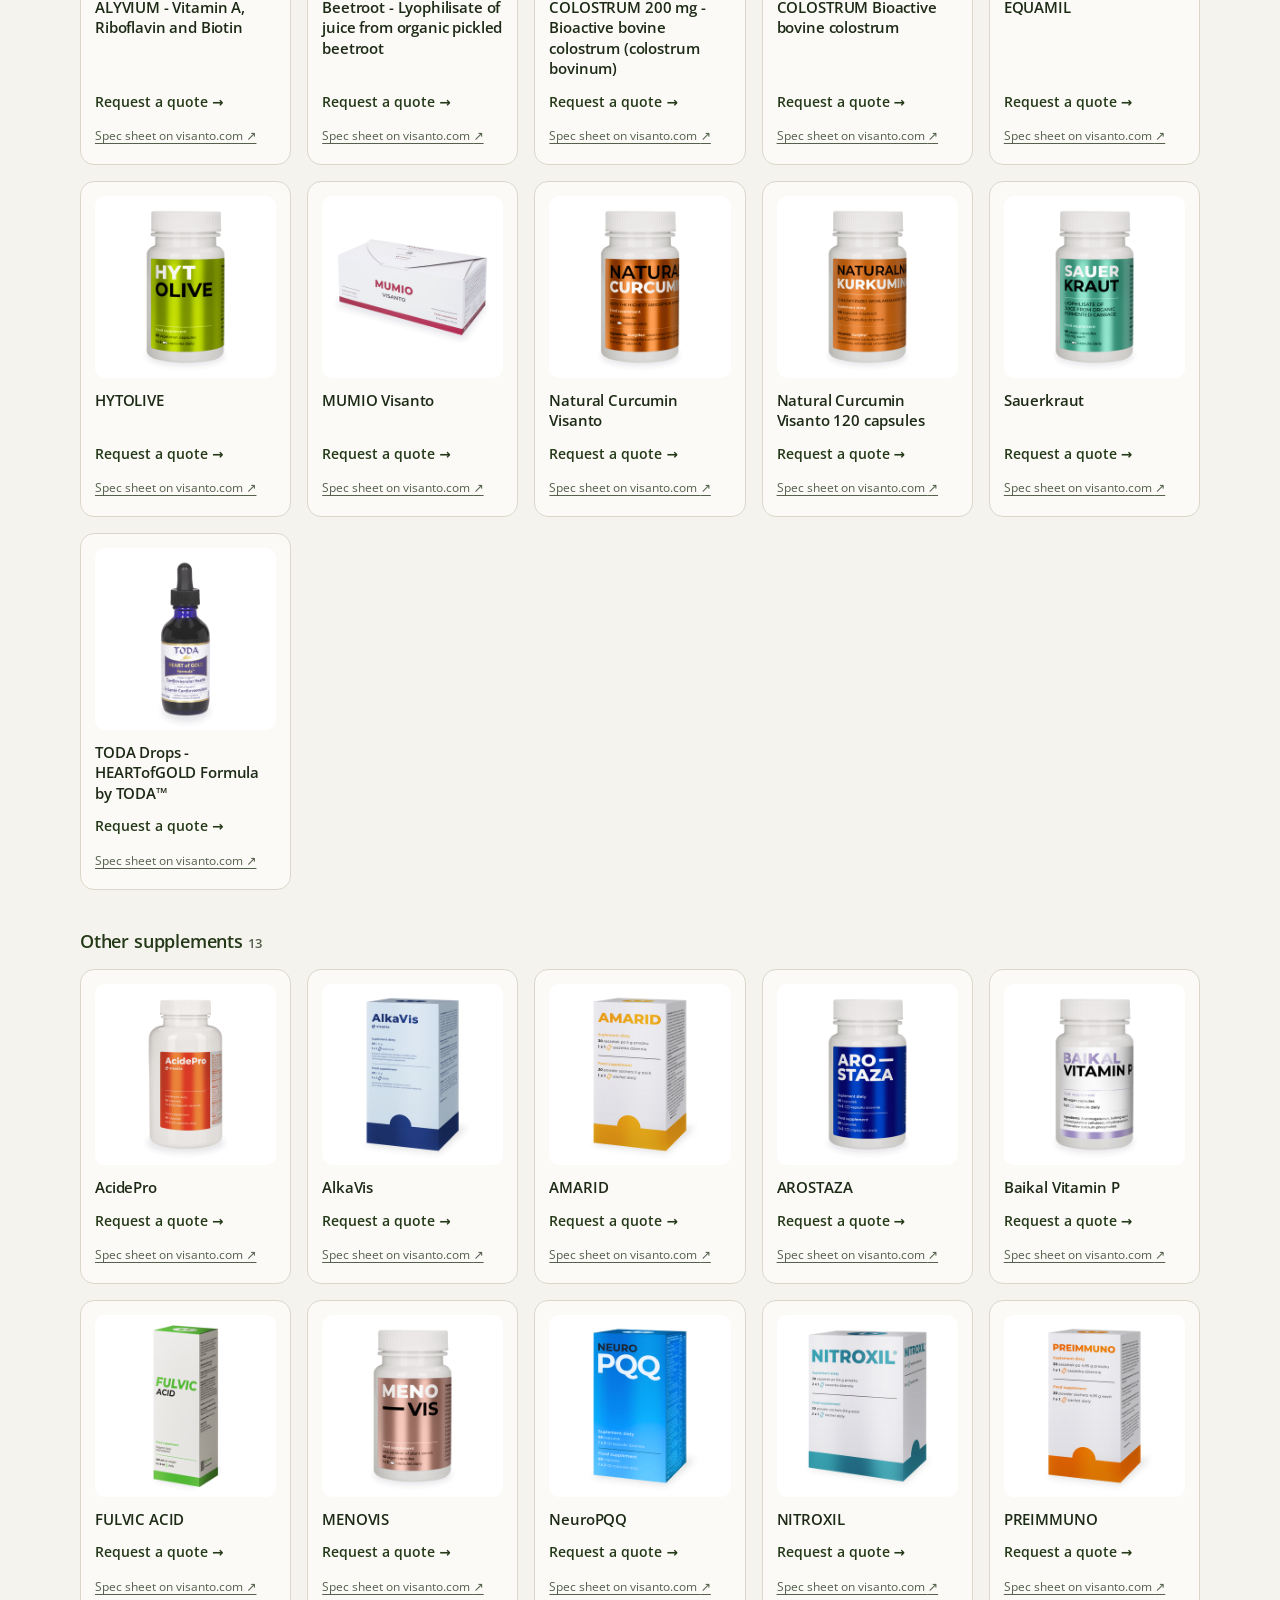
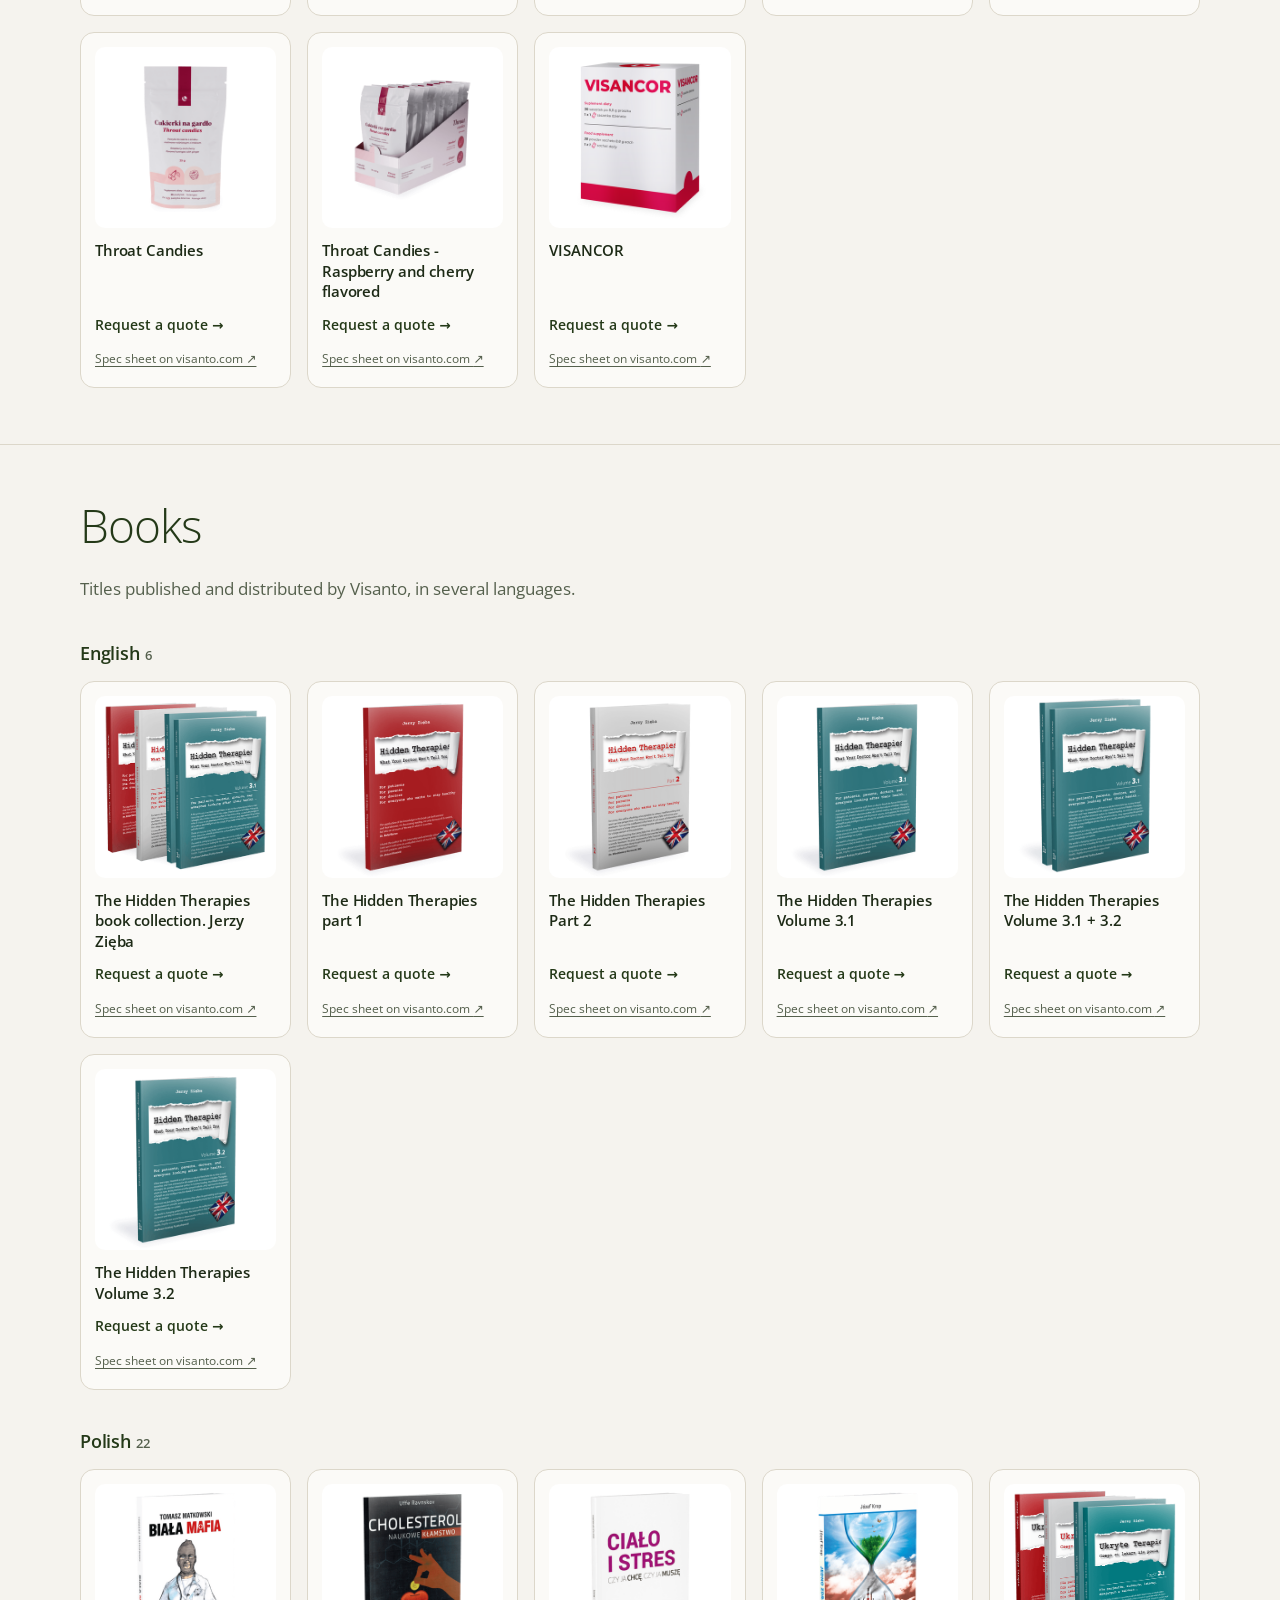
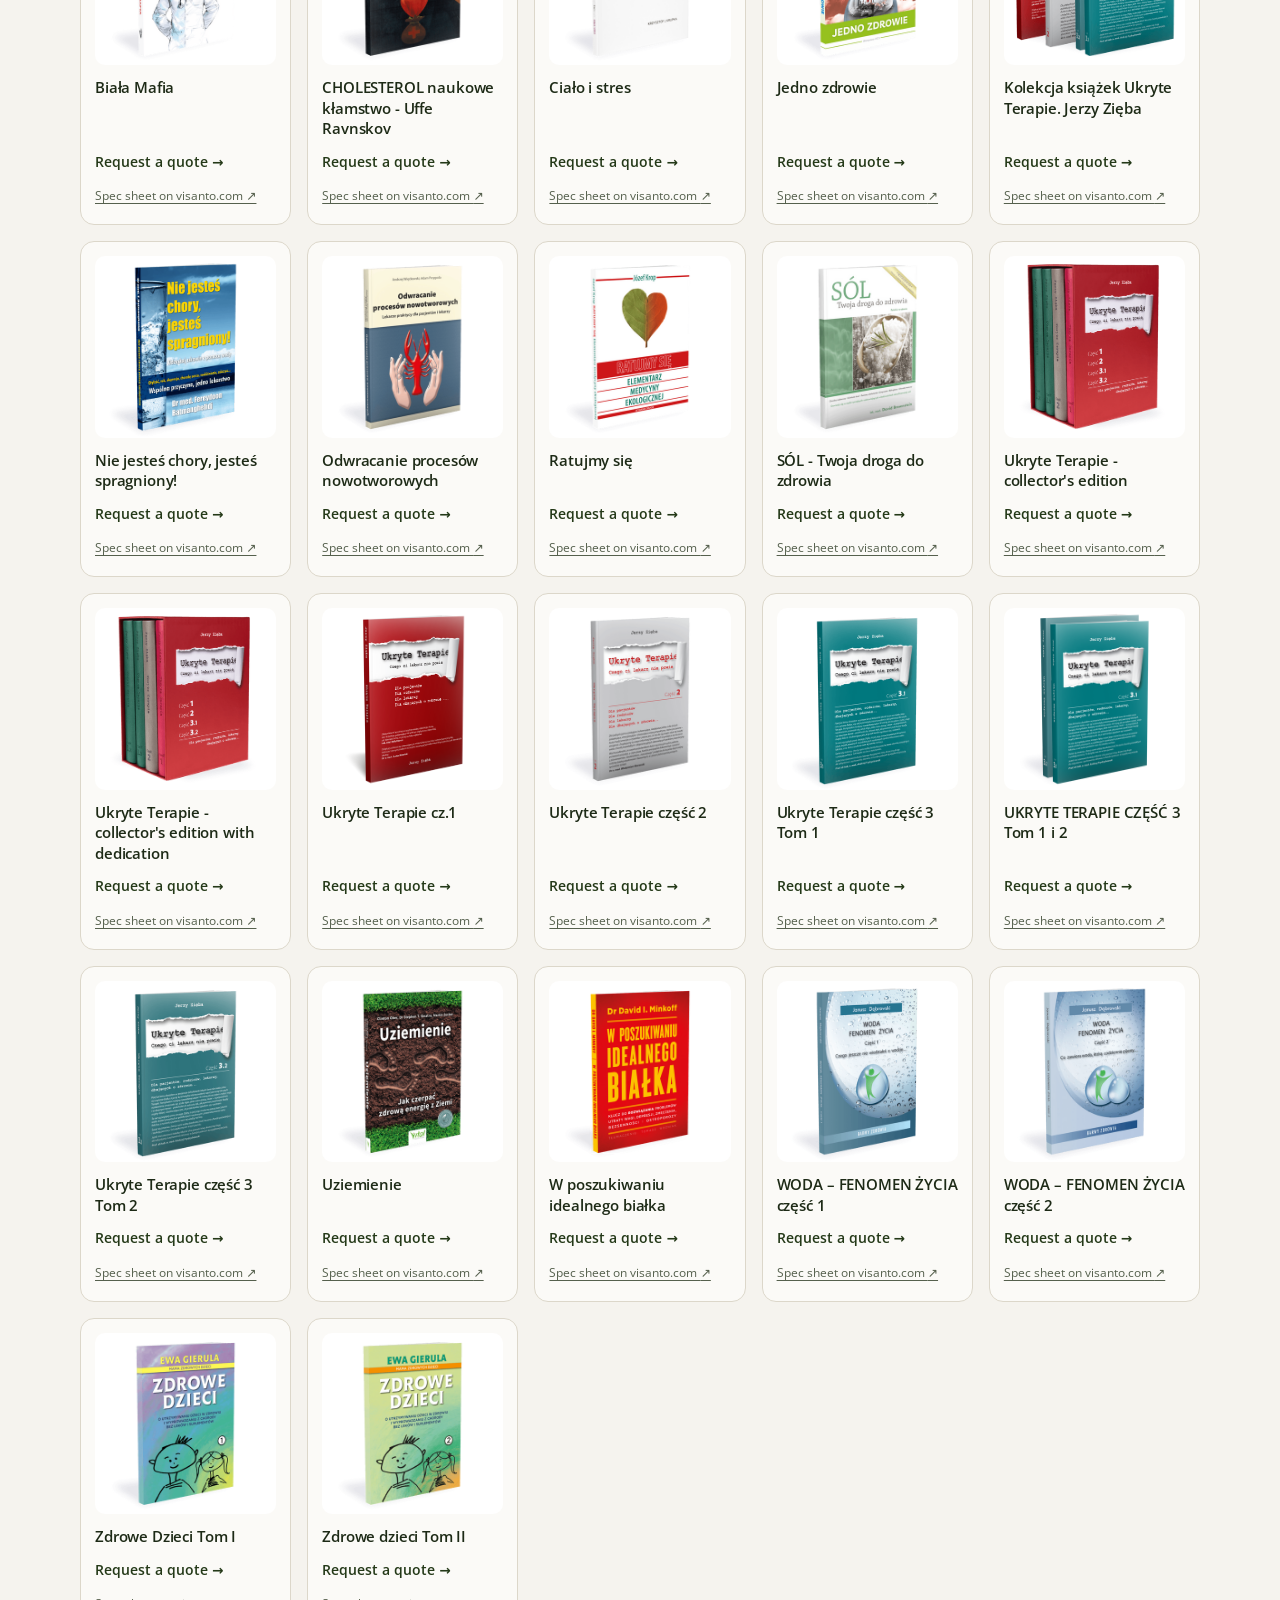
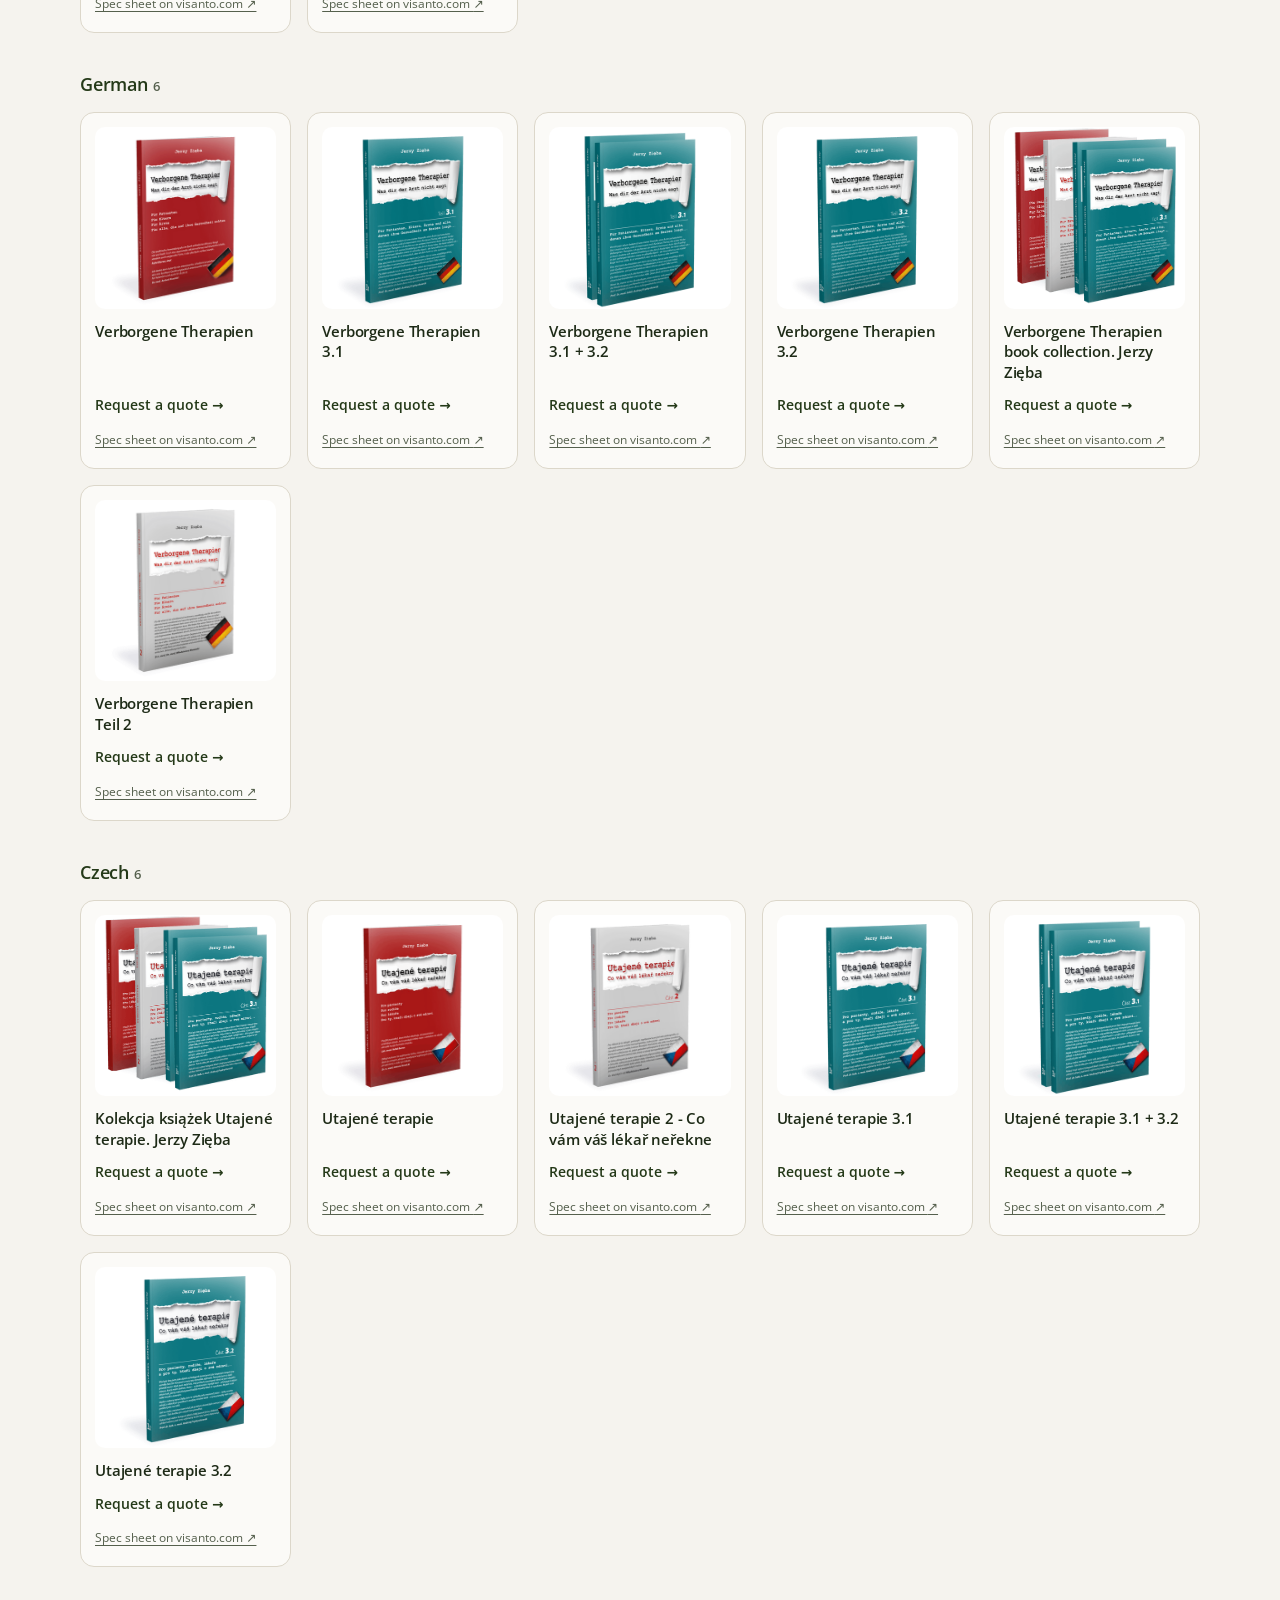
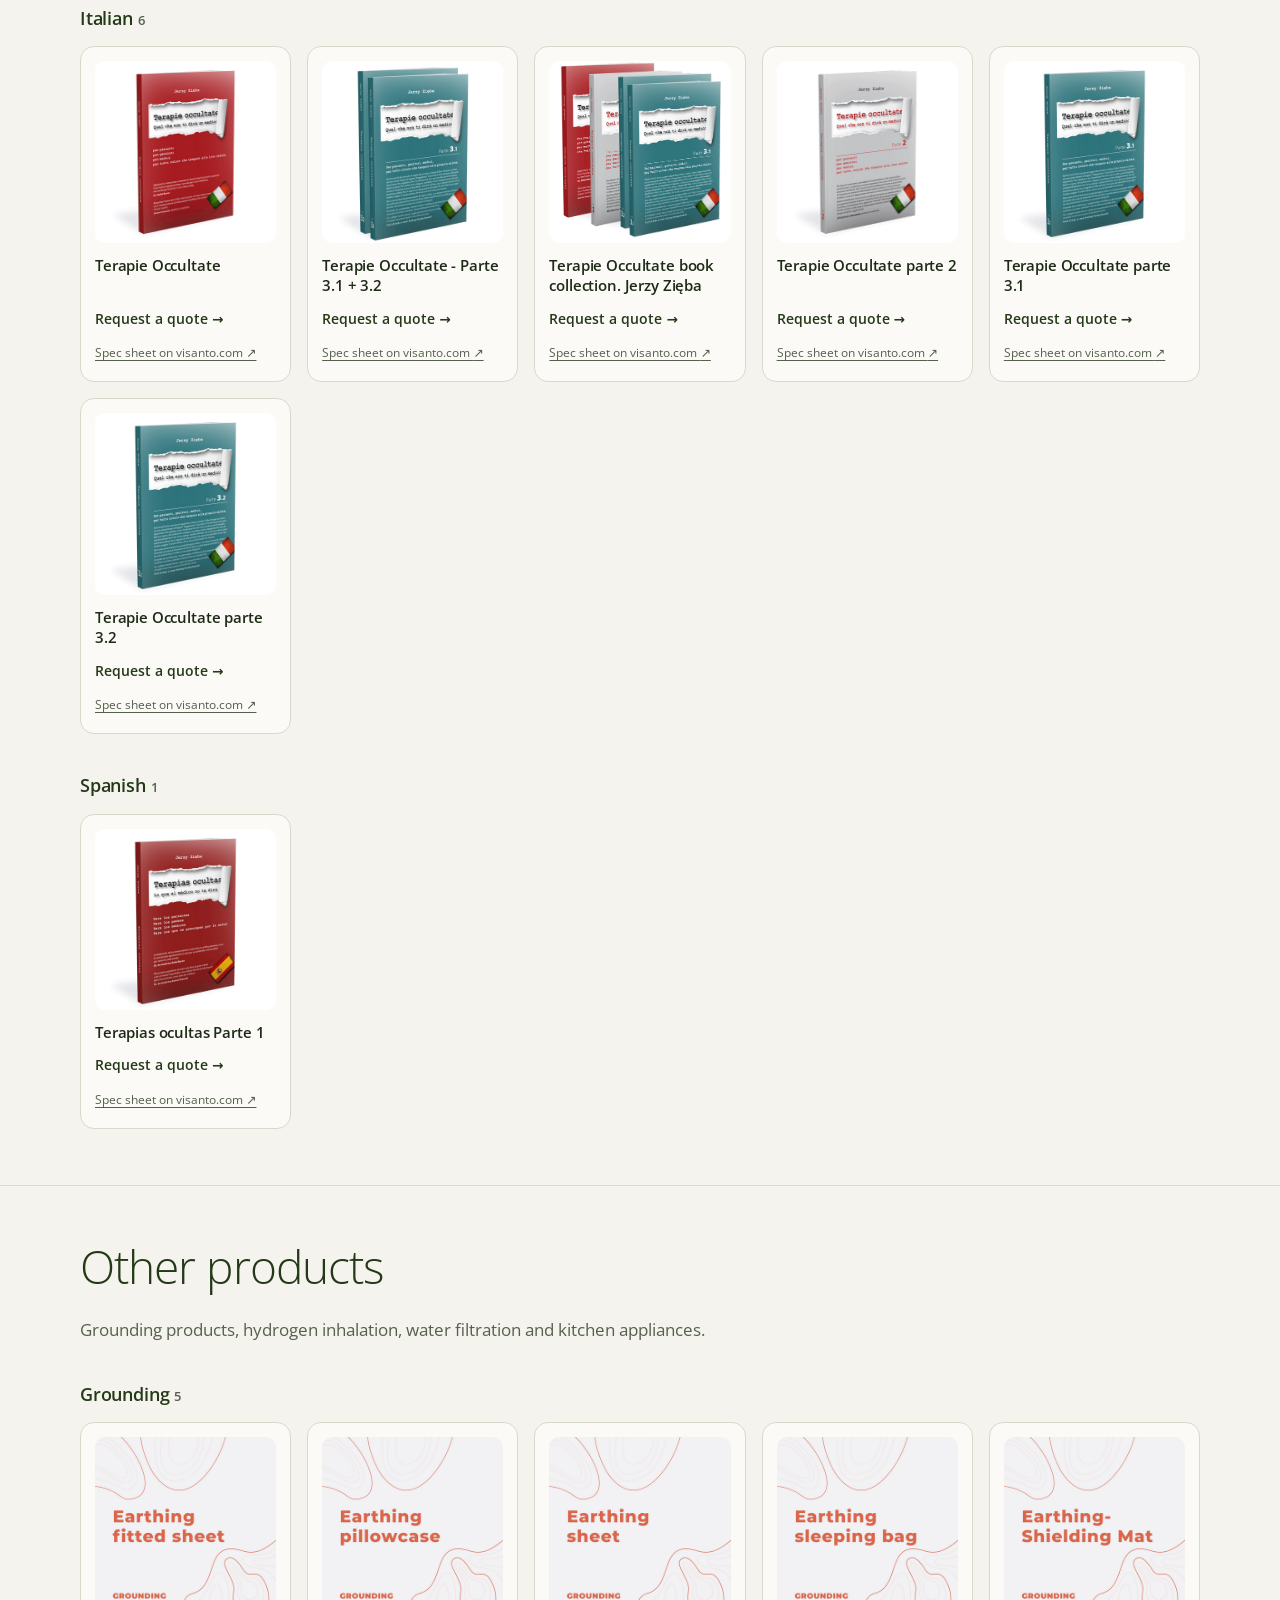
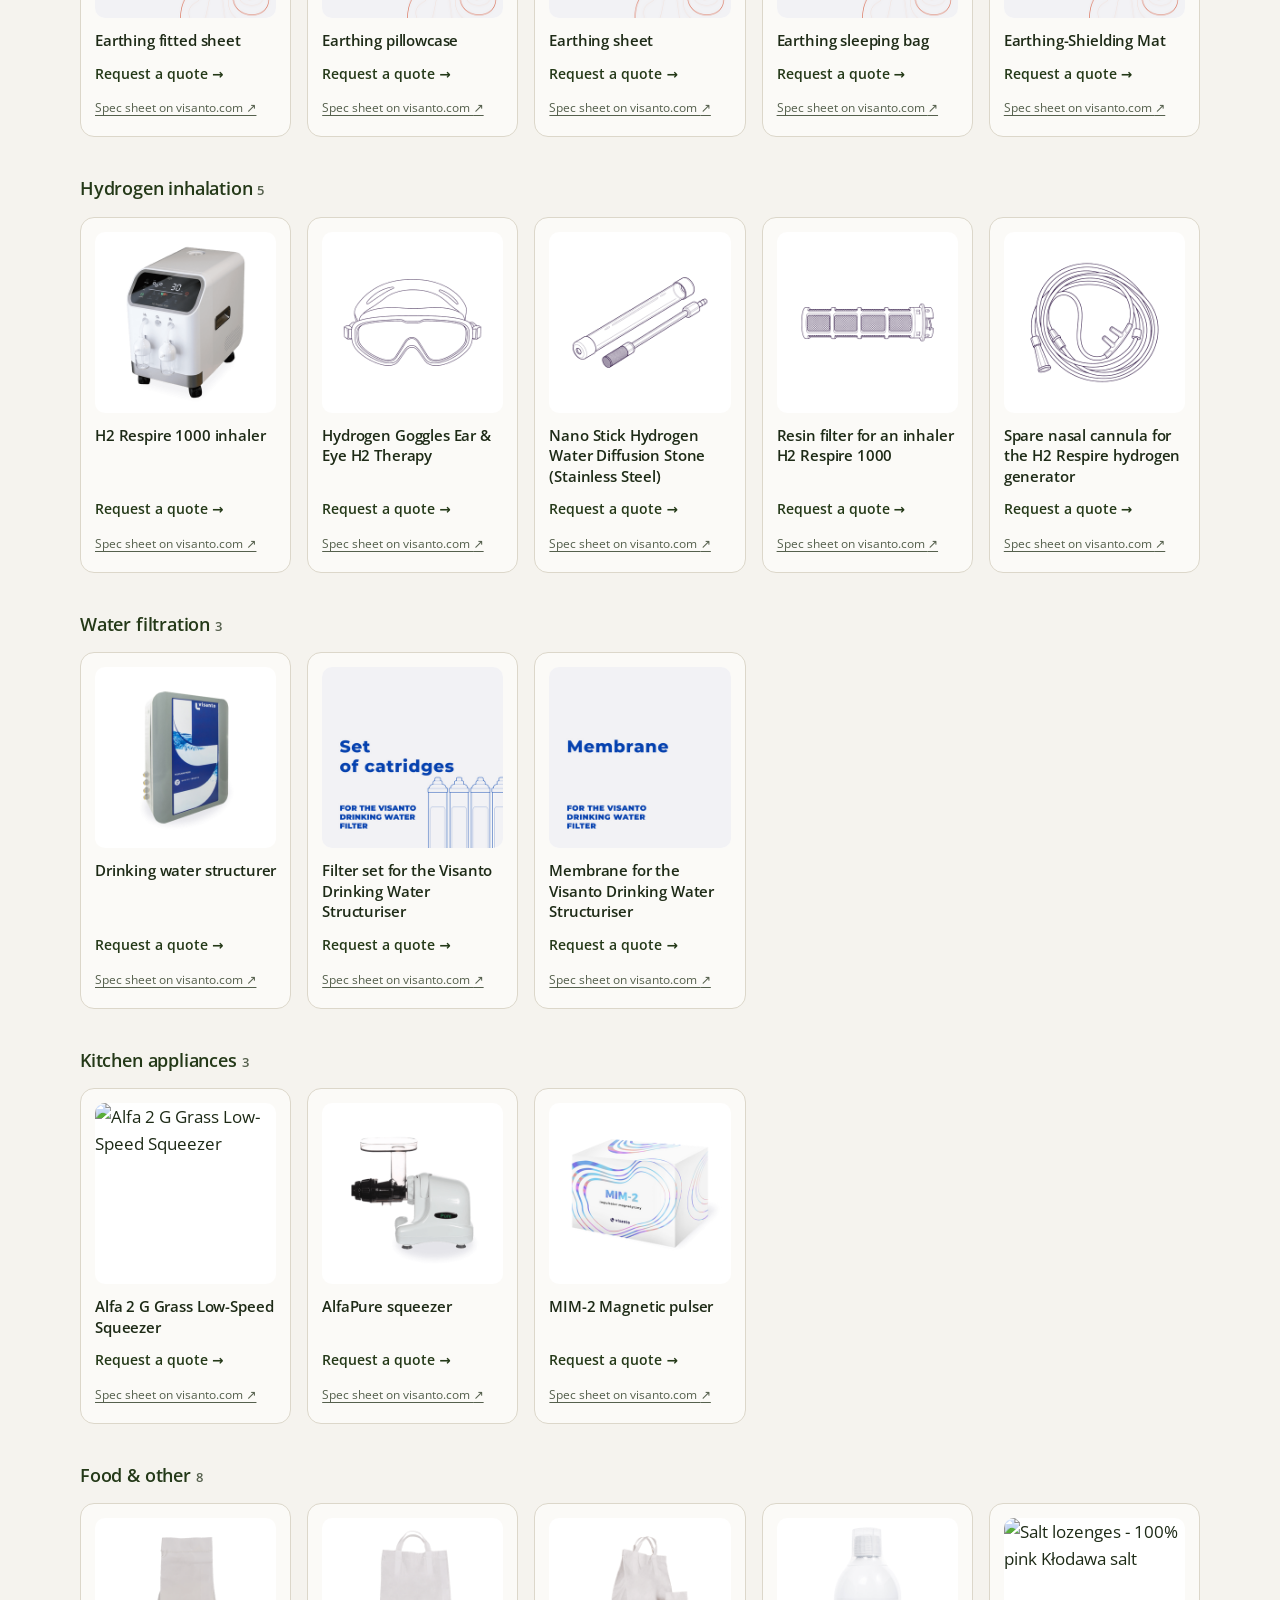
==== commit 975f0426: "Products banner shows the newest product, fix its cropping build_products.py picks the most recently" ====
--- a/site/products.html
+++ b/site/products.html
@@ -42,7 +42,10 @@
           <h1>Products</h1>
           <p class="lead">We distribute the full Visanto range across the MENA region from our warehouse in Dubai: 155 products in three groups. For trade prices, availability and registration documents, please contact us.</p>
         </div>
-        <img class="page-hero-photo" src="assets/studio/tranol-sachets.webp" alt="Tranol sachets on a blue studio set" width="800" height="800">
+        <a class="page-hero-latest" href="index.html?product=AlkaVis#contact">
+          <img class="page-hero-photo" src="assets/studio/latest.jpg" alt="AlkaVis" width="900" height="900" style="object-fit: cover">
+          <span class="latest-label"><span>New in the range</span><strong>AlkaVis</strong></span>
+        </a>
       </div>
     </section>
     <nav class="chips-bar" aria-label="Product groups">
--- a/site/styles.css
+++ b/site/styles.css
@@ -547,7 +547,7 @@
 
 /* Products page banner */
 .page-hero-grid { display: grid; grid-template-columns: 1.3fr 1fr; gap: 48px; align-items: center; }
-.page-hero-photo { display: block; width: 100%; aspect-ratio: 16 / 10; object-fit: cover; border-radius: 24px; }
+.page-hero-photo { display: block; width: 100%; height: auto; aspect-ratio: 16 / 10; object-fit: cover; object-position: center 40%; border-radius: 24px; }
 
 @media (prefers-reduced-motion: reduce) { .tile img { transition: none; } }
 @media (max-width: 960px) {
@@ -569,3 +569,18 @@
 }
 
 .range-more .btn span { font-size: inherit; color: inherit; margin: 0; }
+
+/* ---------- Stock photography ---------- */
+.wide-photo { display: block; width: 100%; height: auto; aspect-ratio: 21 / 9; object-fit: cover; border-radius: 24px; margin-top: 56px; }
+@media (max-width: 760px) {
+  .wide-photo { aspect-ratio: 16 / 10; border-radius: 18px; margin-top: 32px; }
+}
+
+/* Products banner: newest product, refreshed by scripts/build_products.py */
+.page-hero-latest { position: relative; display: block; border-radius: 24px; overflow: hidden; background: #ffffff; color: #ffffff; text-decoration: none; }
+.page-hero-latest .page-hero-photo { border-radius: 0; transition: transform 0.5s ease; }
+.page-hero-latest:hover .page-hero-photo { transform: scale(1.04); }
+.latest-label { position: absolute; left: 0; right: 0; bottom: 0; display: grid; gap: 2px; padding: 48px 22px 18px; background: linear-gradient(to top, rgba(10, 16, 6, 0.8), rgba(10, 16, 6, 0)); }
+.latest-label span { font-size: var(--label); letter-spacing: 0.22em; text-transform: uppercase; color: rgba(255, 255, 255, 0.8); }
+.latest-label strong { font-size: 1.25rem; font-weight: 400; }
+@media (prefers-reduced-motion: reduce) { .page-hero-latest .page-hero-photo { transition: none; } }
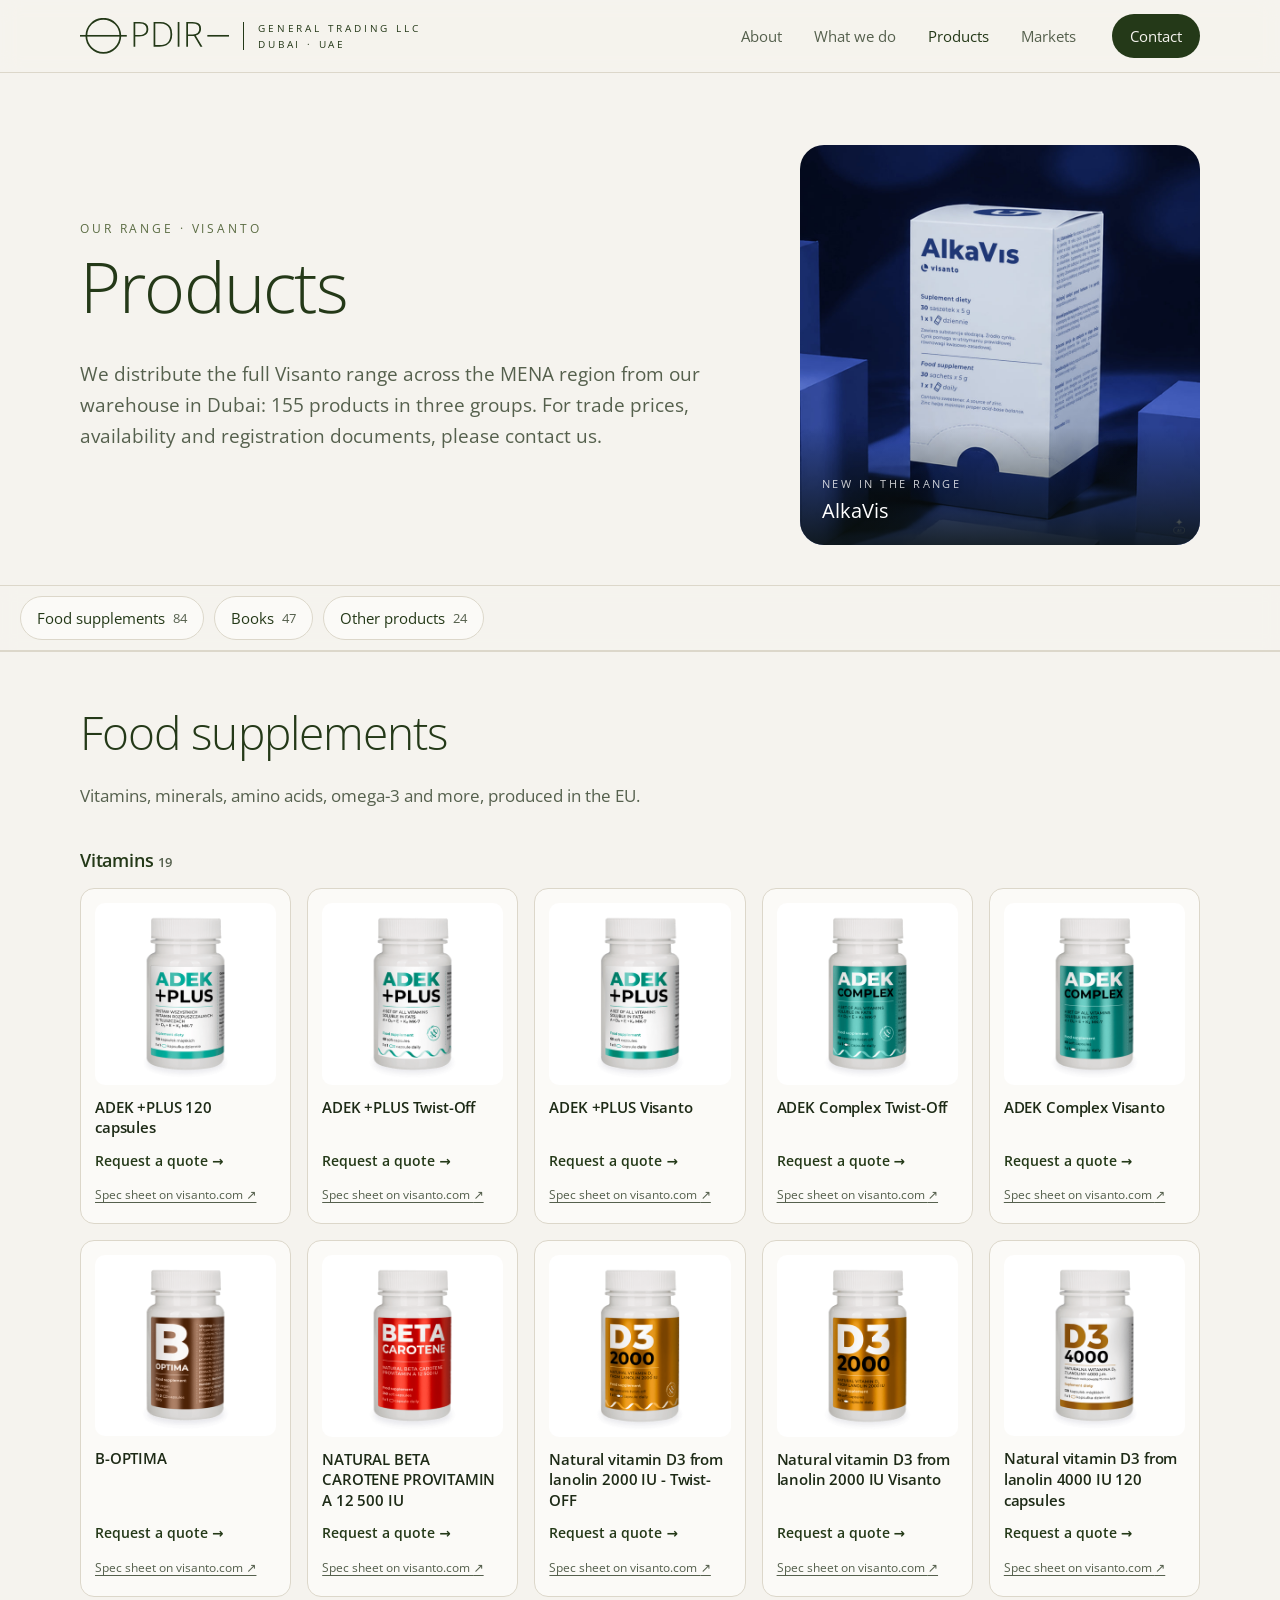
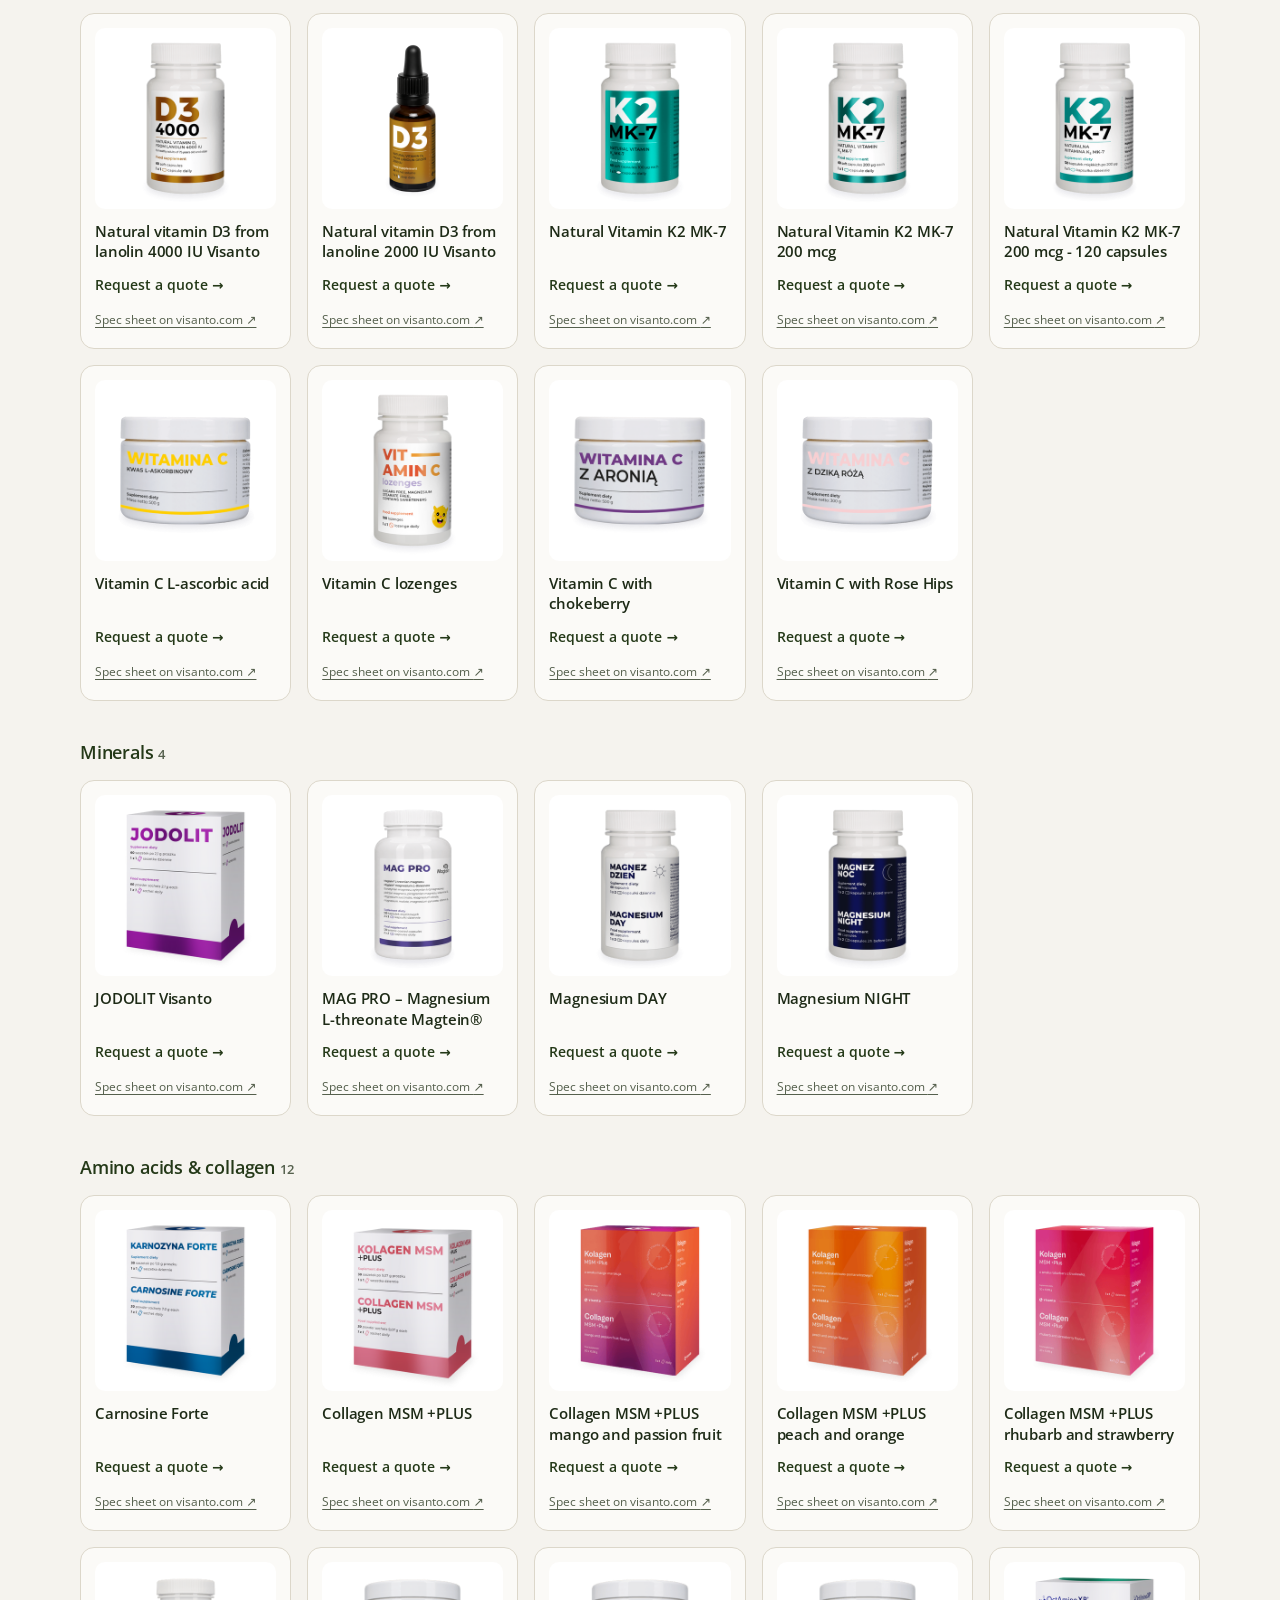
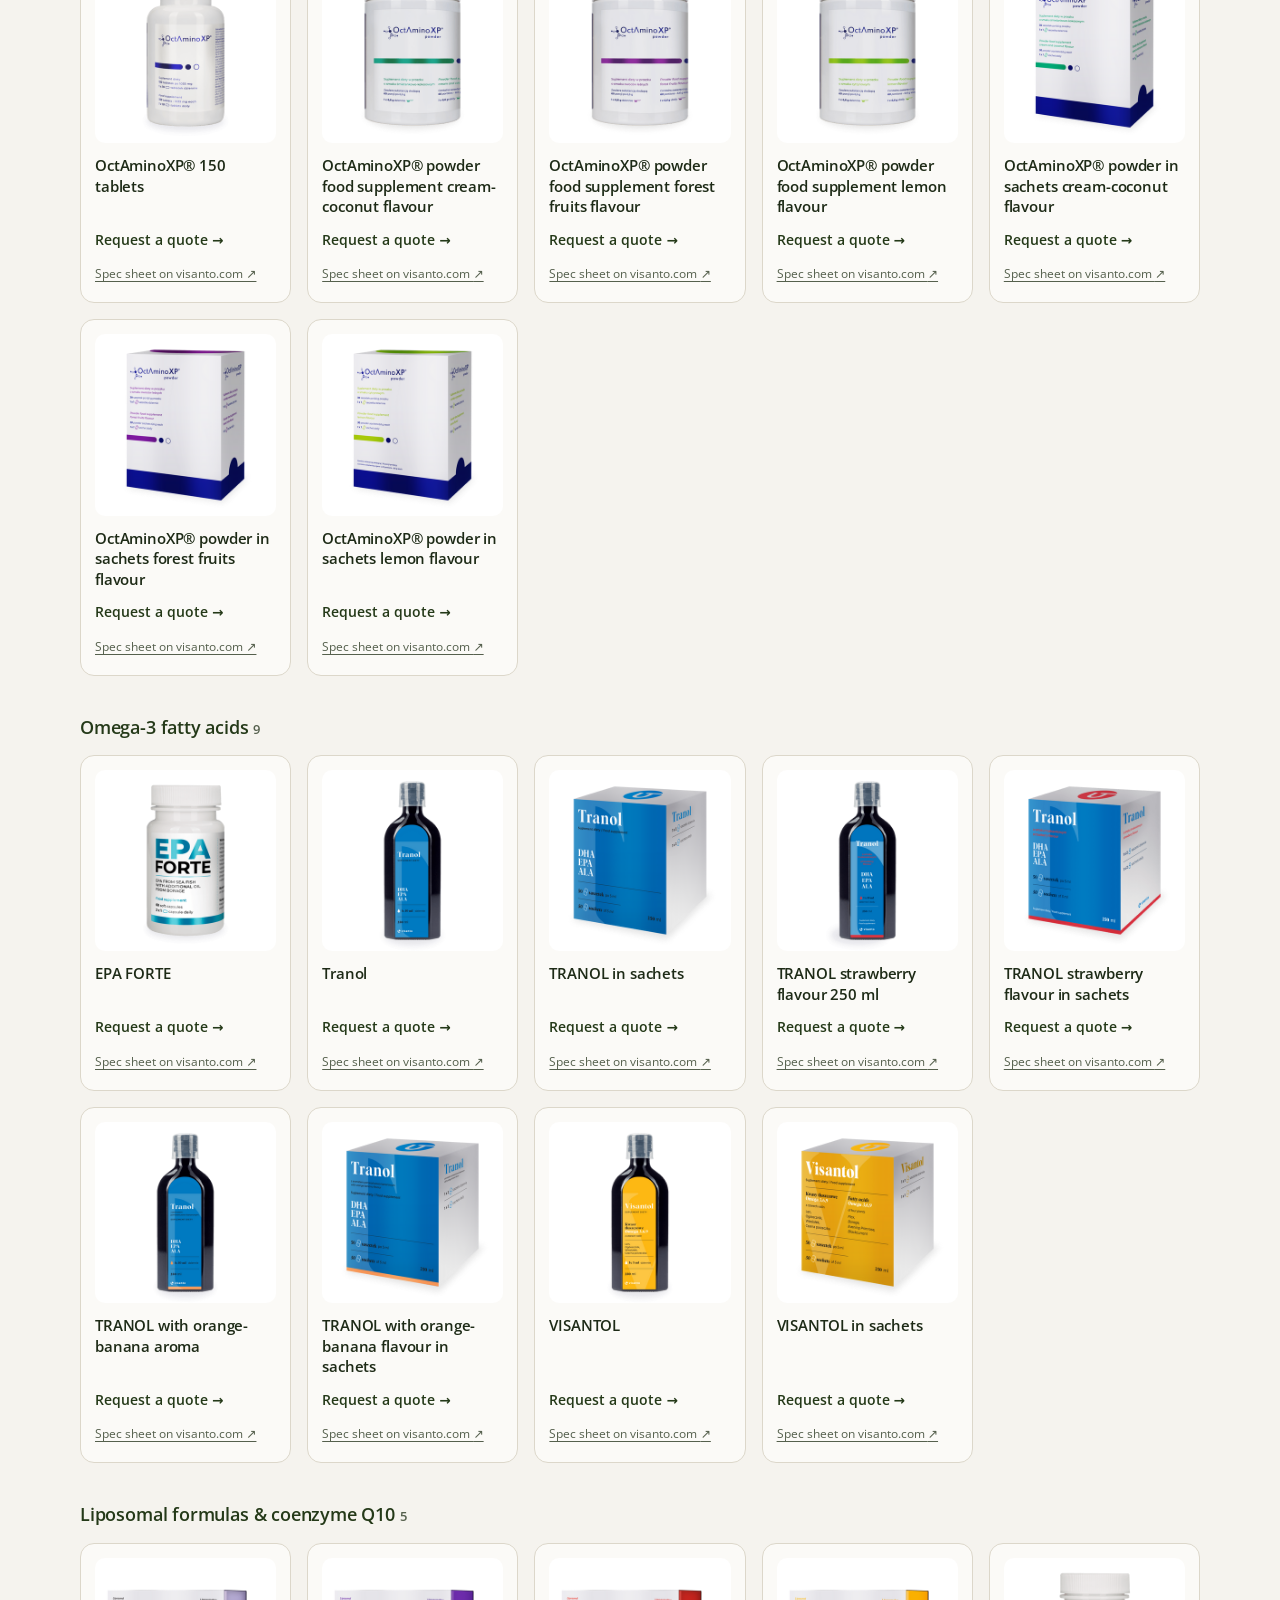
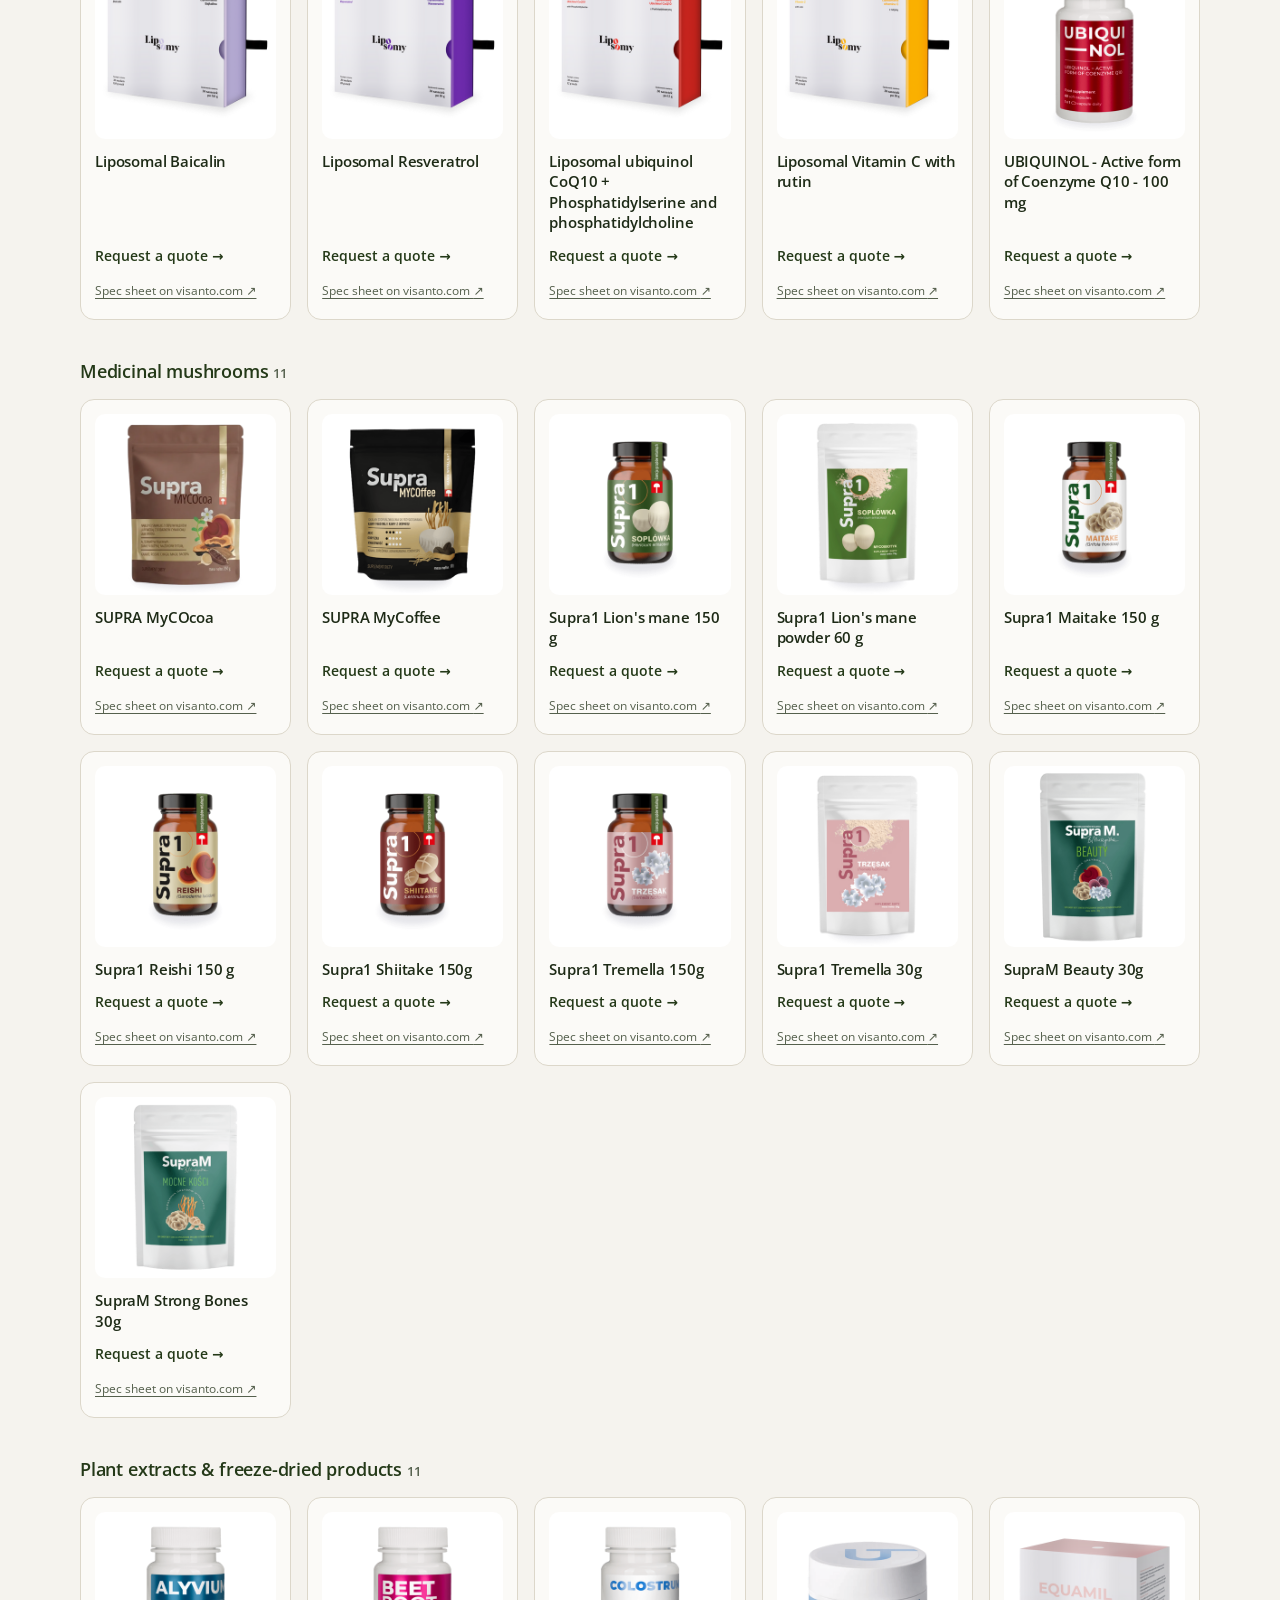
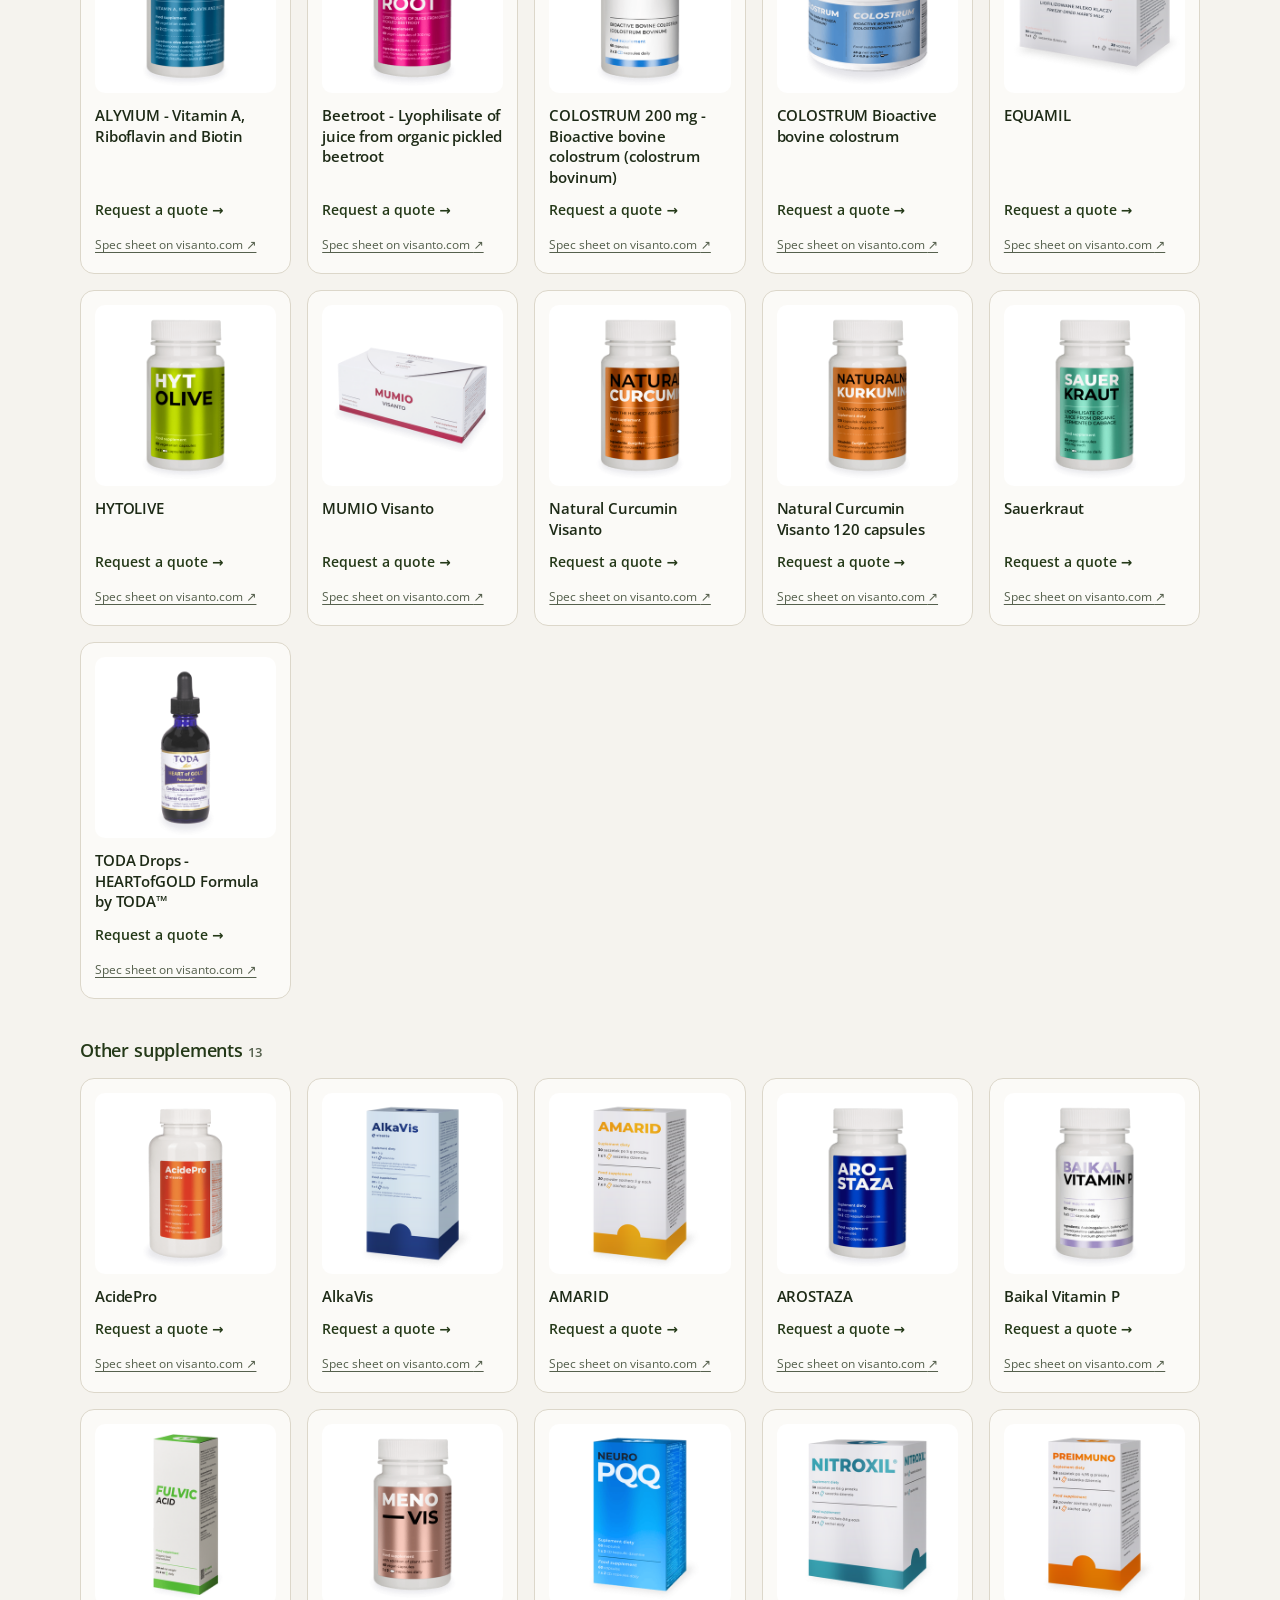
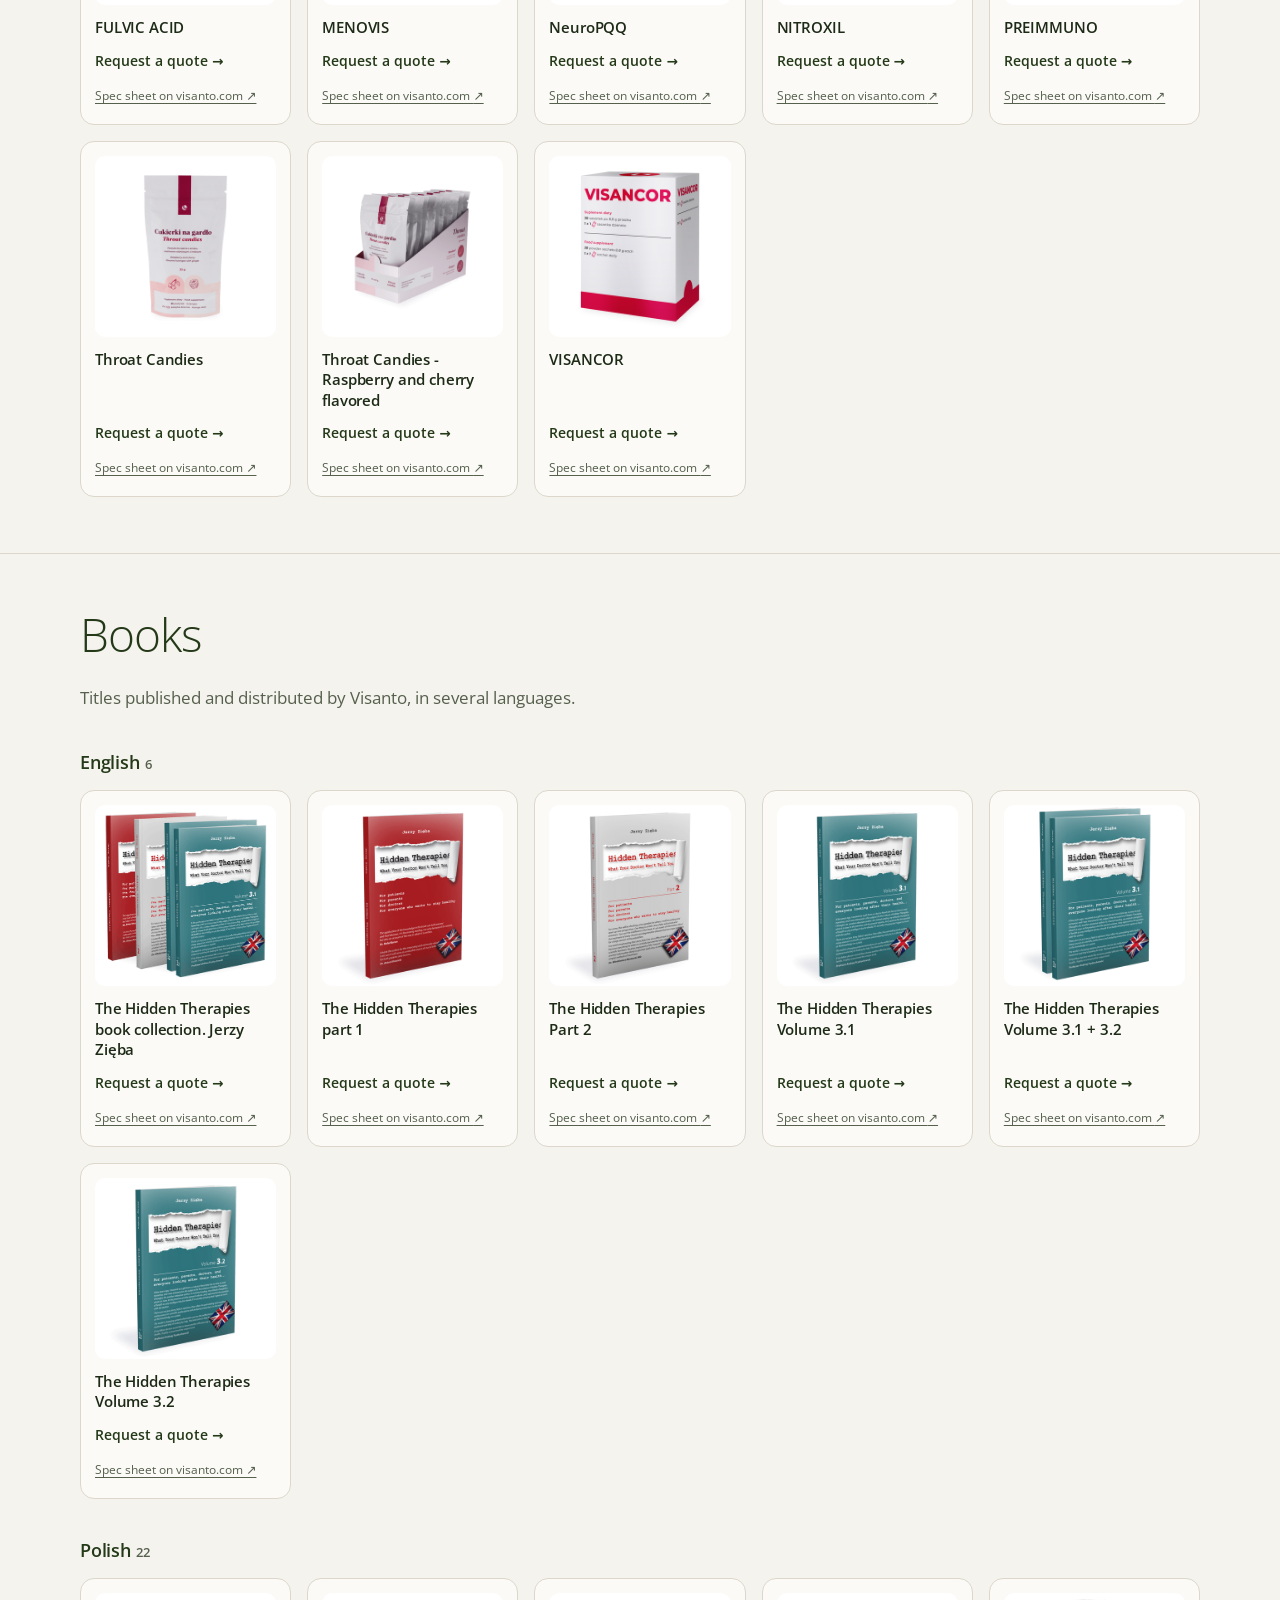
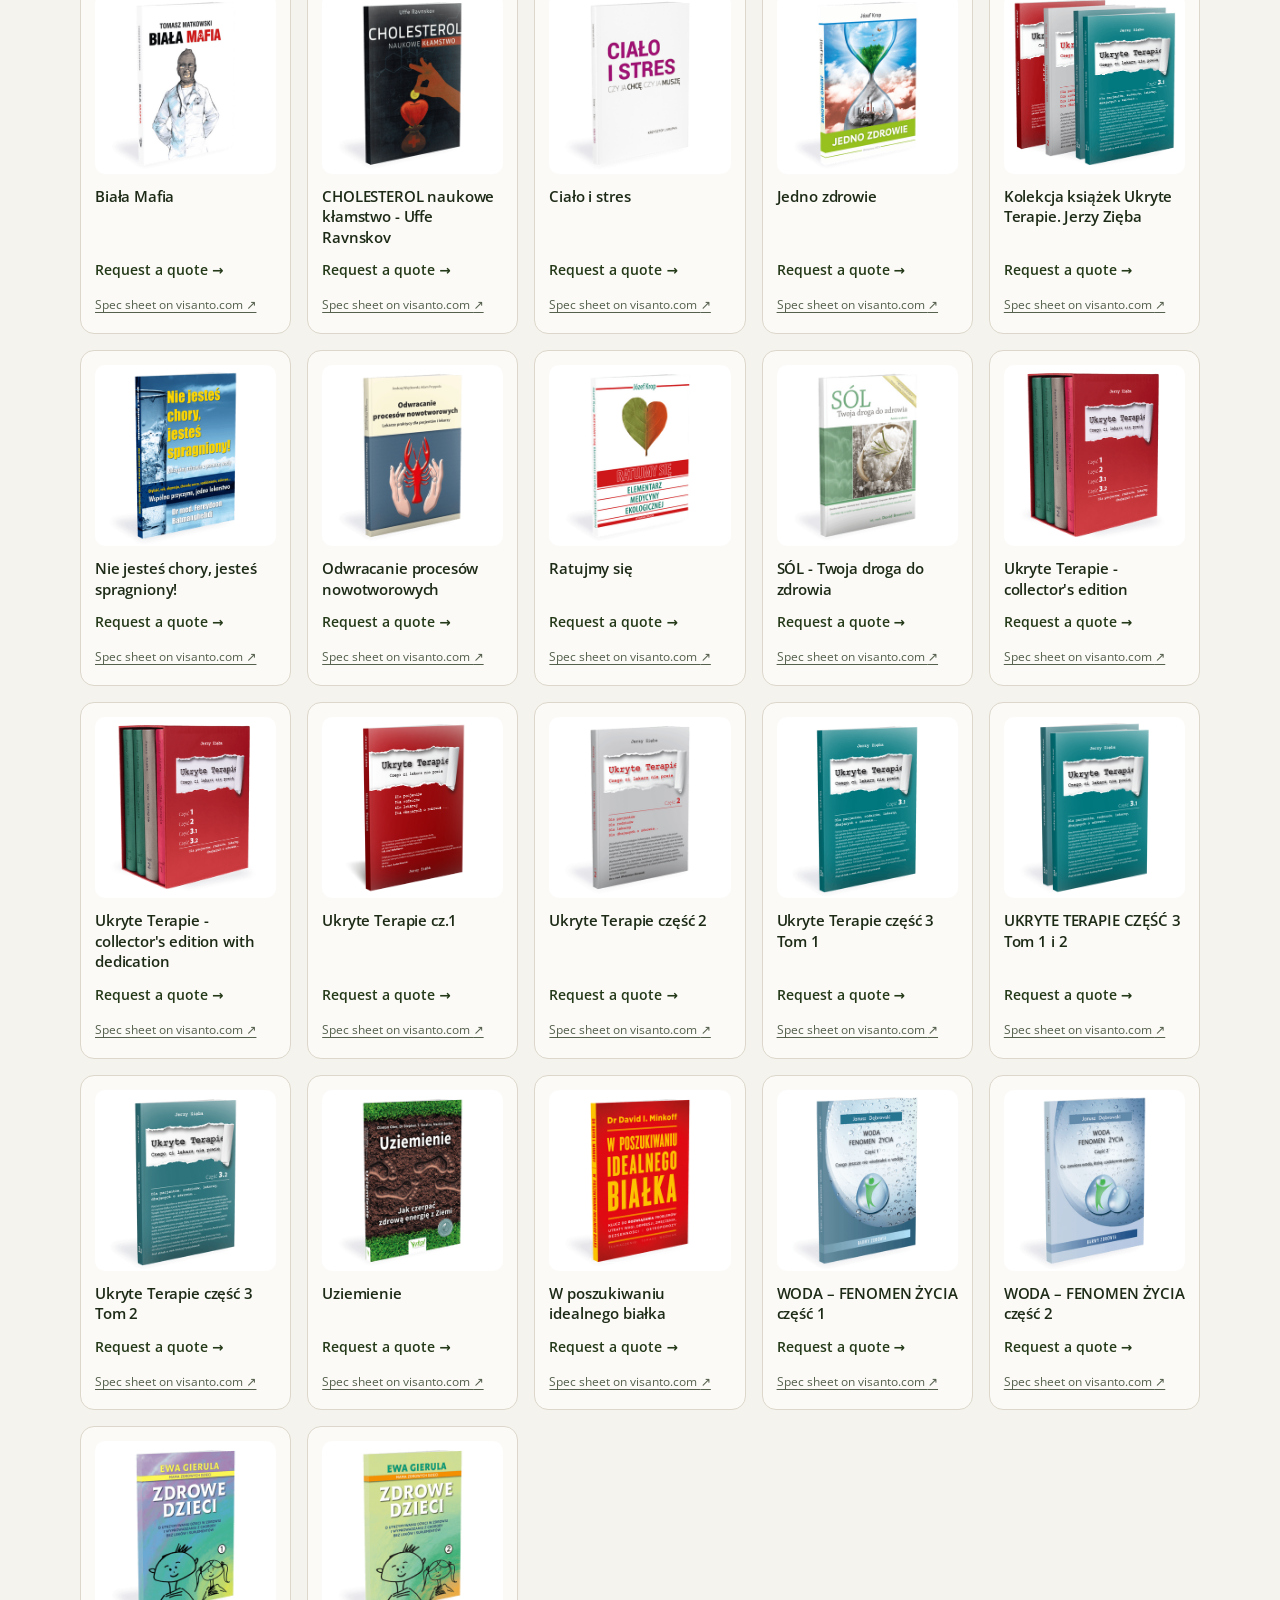
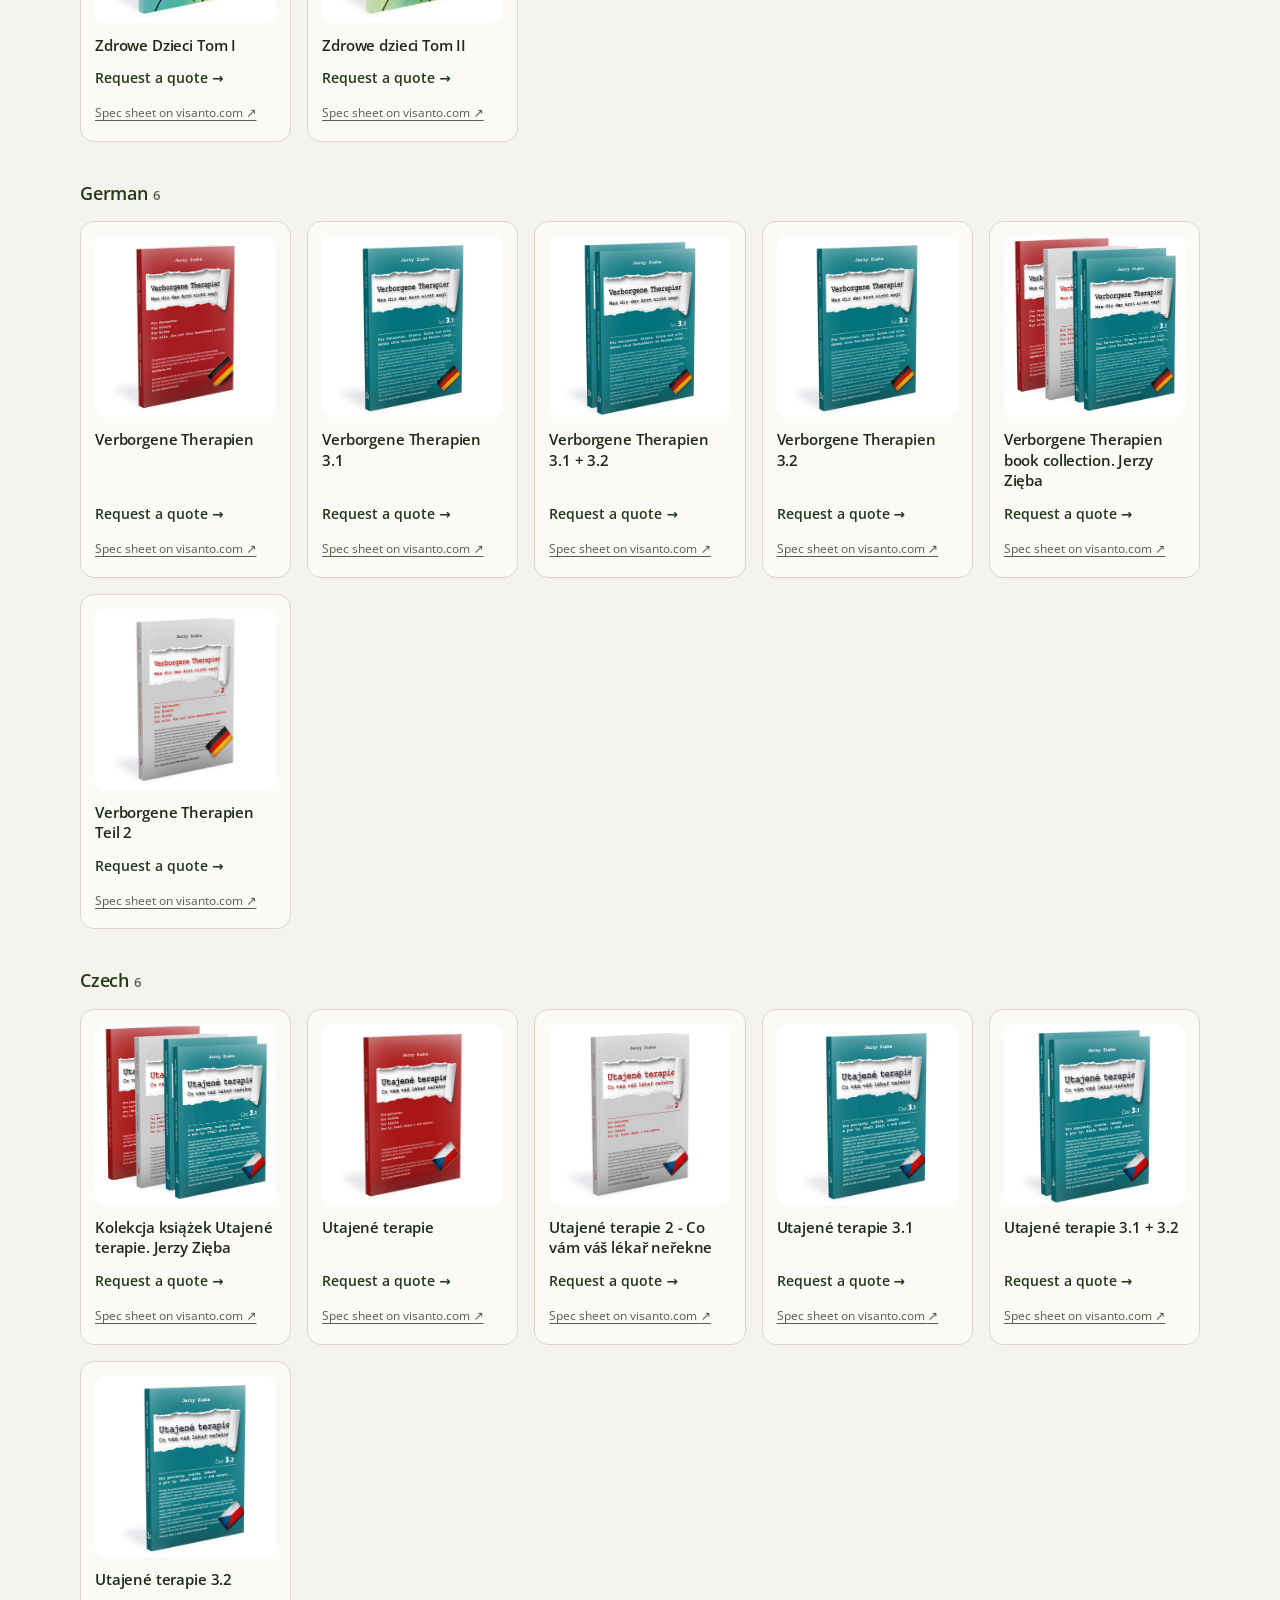
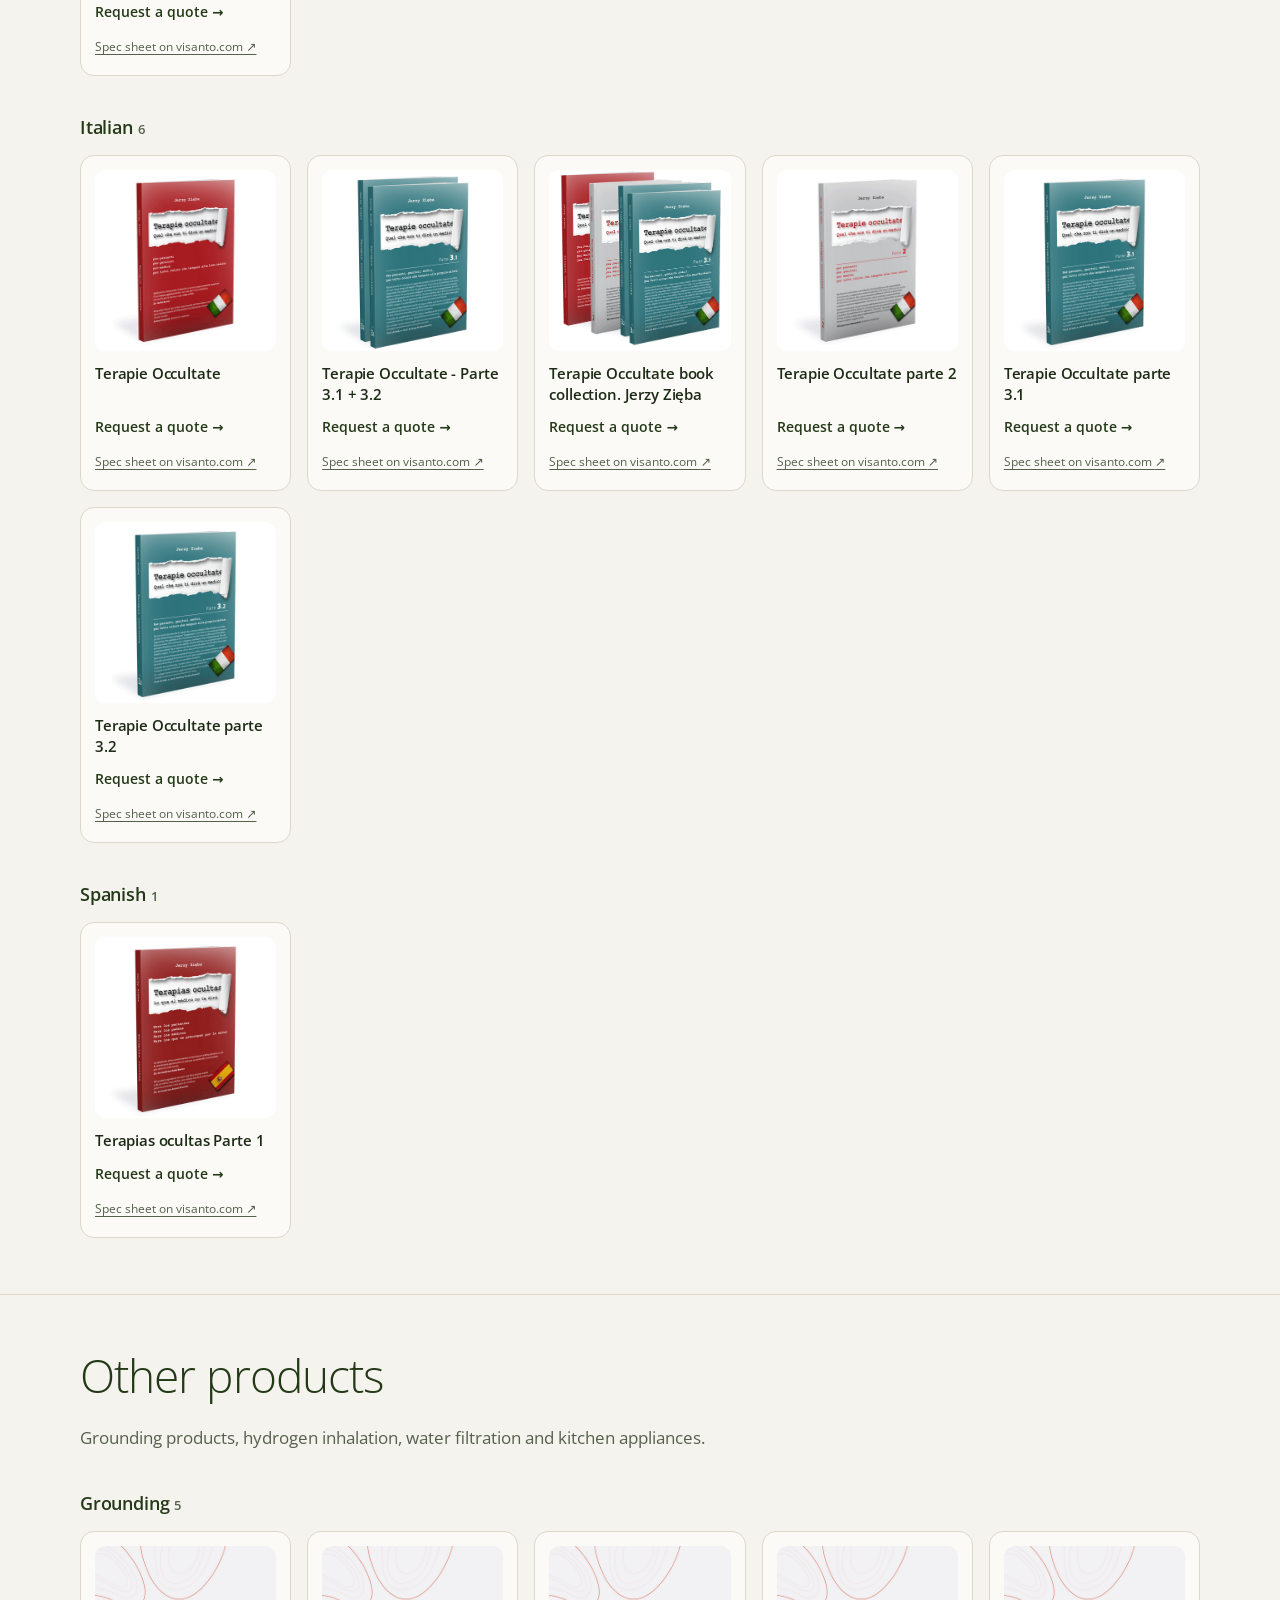
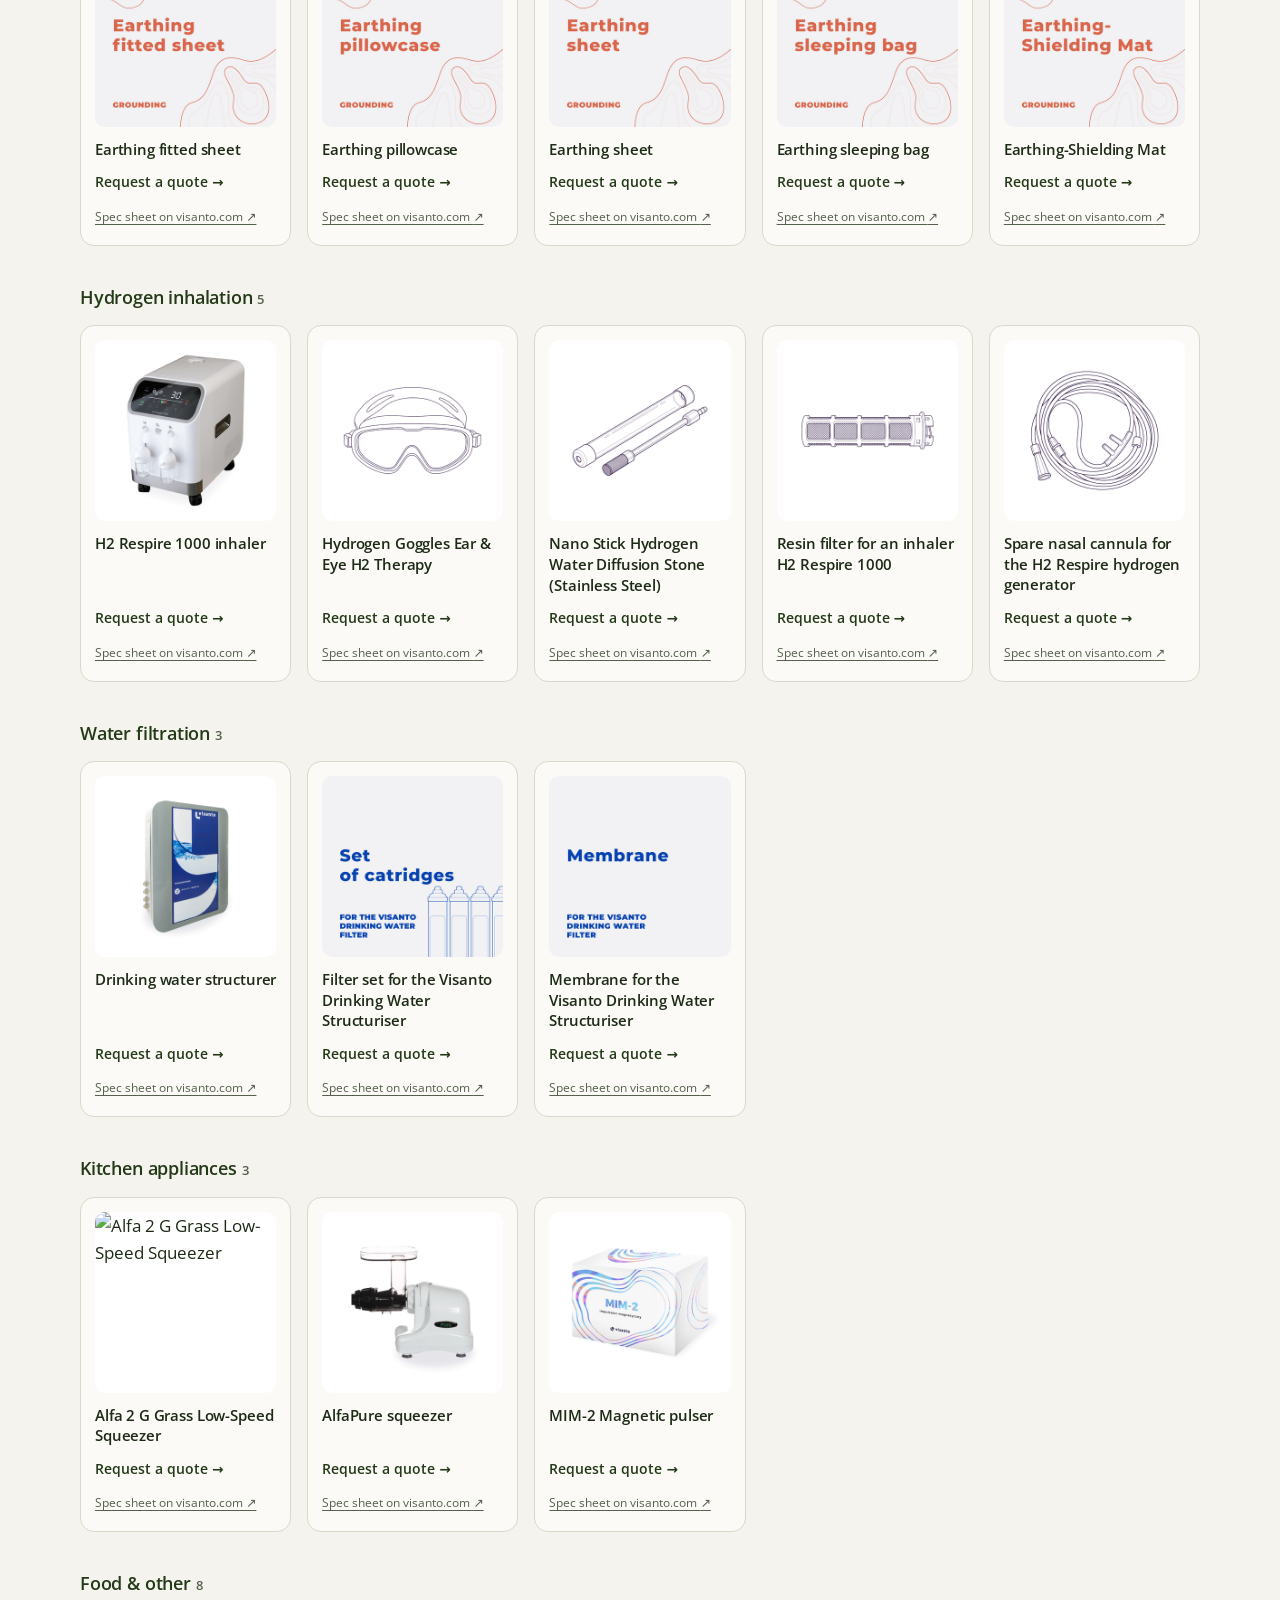
==== commit 754576b2: "Add Cloudflare Web Analytics to both pages Co-Authored-By: Claude Fable 5.2 <noreply@anthropic.com> " ====
--- a/site/products.html
+++ b/site/products.html
@@ -1096,5 +1096,6 @@
       document.addEventListener('keydown', function (e) { if (e.key === 'Escape') set(false); });
     })();
   </script>
+  <!-- Cloudflare Web Analytics --><script type='module' src='https://static.cloudflareinsights.com/beacon.min.js' data-cf-beacon='{"token": "394d17062844445c954195405cfe94b0"}'></script><!-- End Cloudflare Web Analytics -->
 </body>
 </html>
--- a/site/styles.css
+++ b/site/styles.css
@@ -584,3 +584,16 @@
 .latest-label span { font-size: var(--label); letter-spacing: 0.22em; text-transform: uppercase; color: rgba(255, 255, 255, 0.8); }
 .latest-label strong { font-size: 1.25rem; font-weight: 400; }
 @media (prefers-reduced-motion: reduce) { .page-hero-latest .page-hero-photo { transition: none; } }
+
+/* Banner shows the whole square studio image, never zoomed or cropped */
+.page-hero-grid { grid-template-columns: 1fr minmax(0, 400px); }
+.page-hero-photo { aspect-ratio: 1; object-position: center; }
+.page-hero-latest:hover .page-hero-photo { transform: none; }
+@media (max-width: 760px) {
+  .page-hero-grid { grid-template-columns: 1fr; }
+  .page-hero-latest { max-width: 360px; }
+}
+
+/* Honeypot field for spam bots: off-screen, never shown to people */
+.enquiry .hp { position: absolute; left: -9999px; width: 1px; height: 1px; opacity: 0; }
+.enquiry button:disabled { opacity: 0.6; cursor: default; }
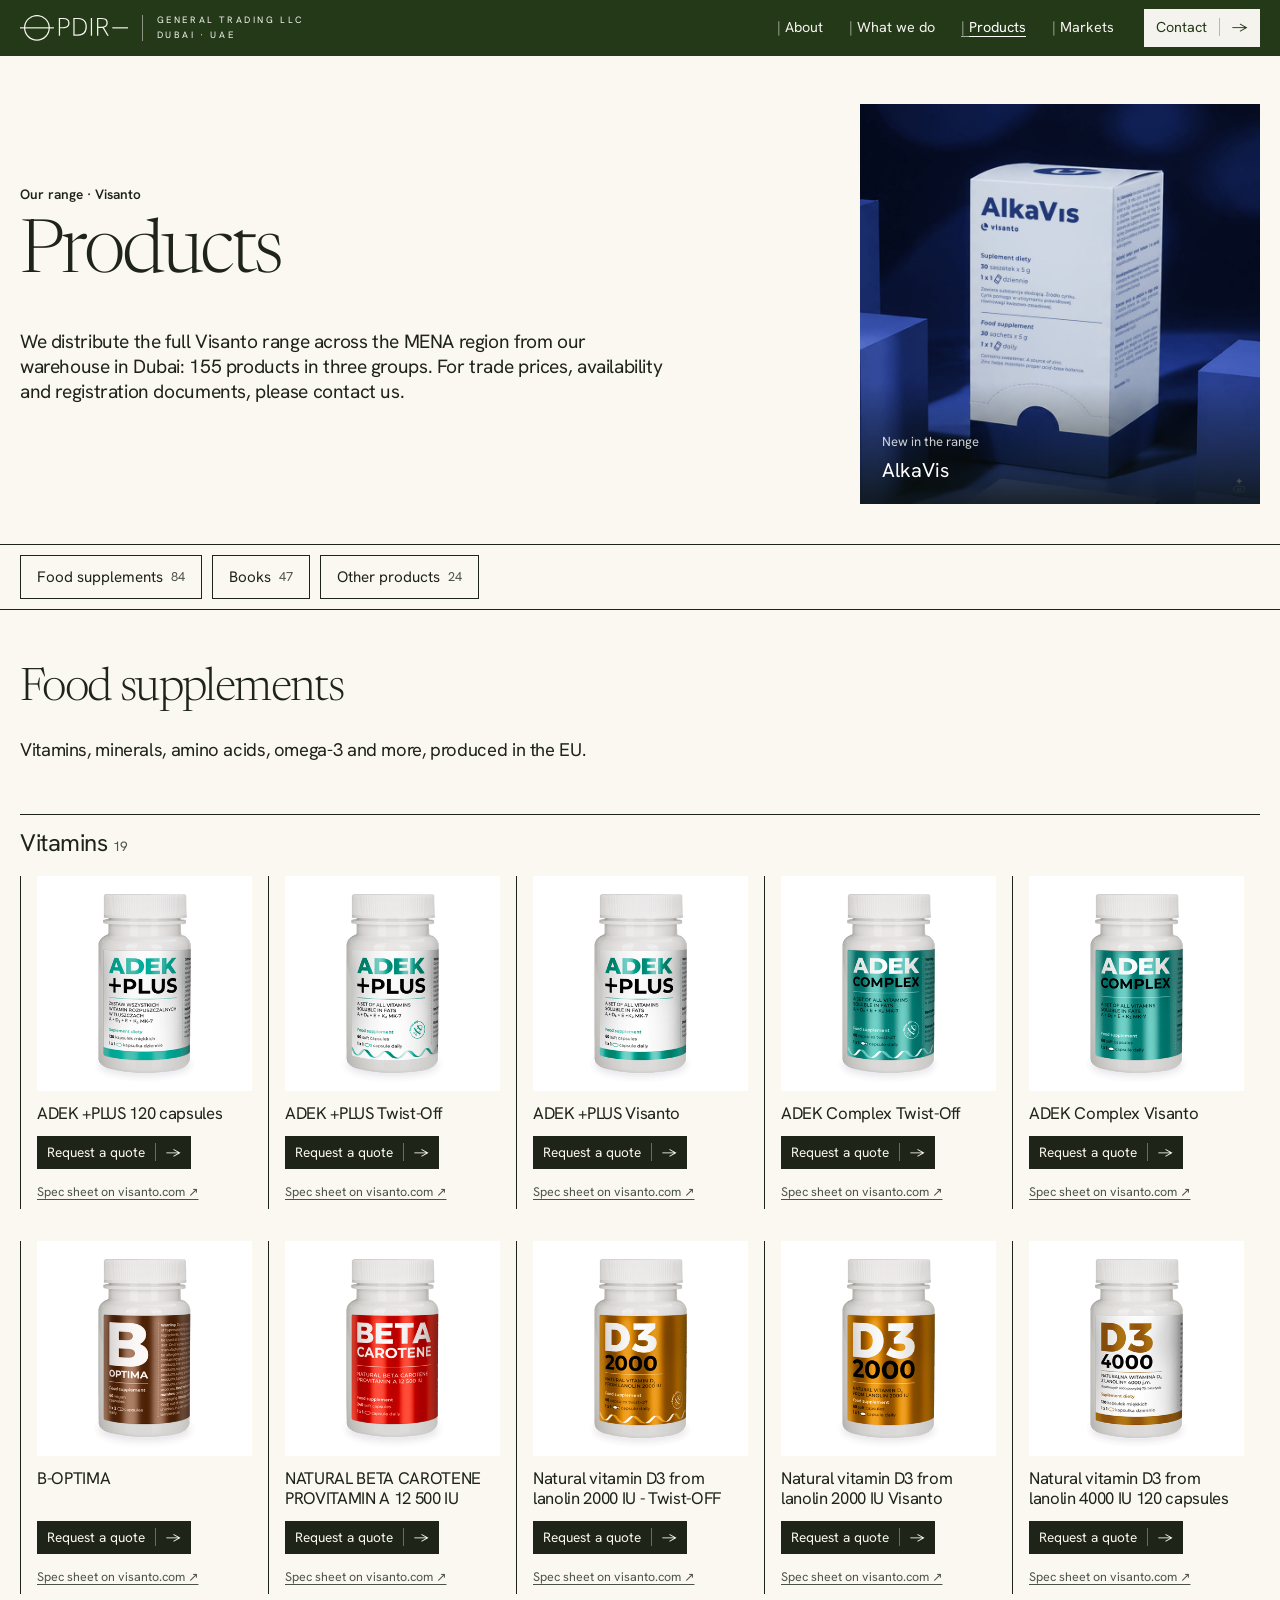
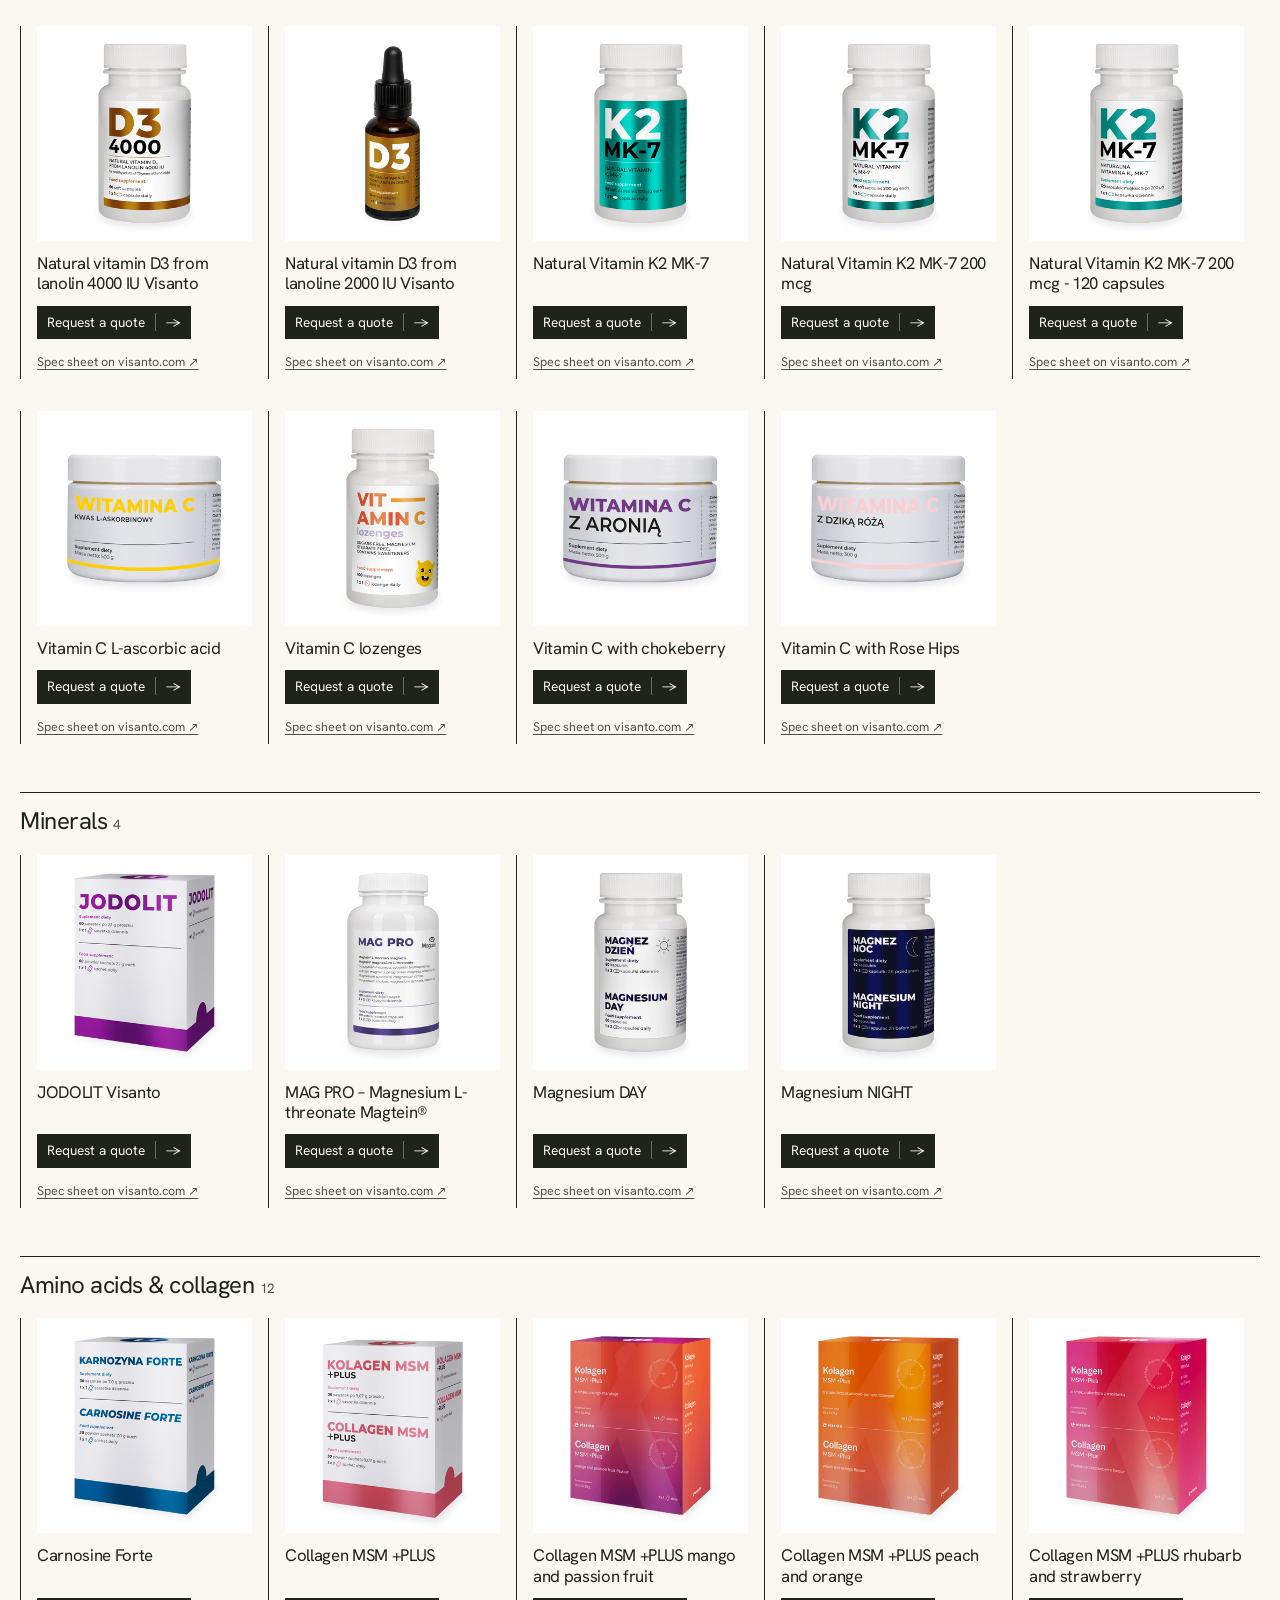
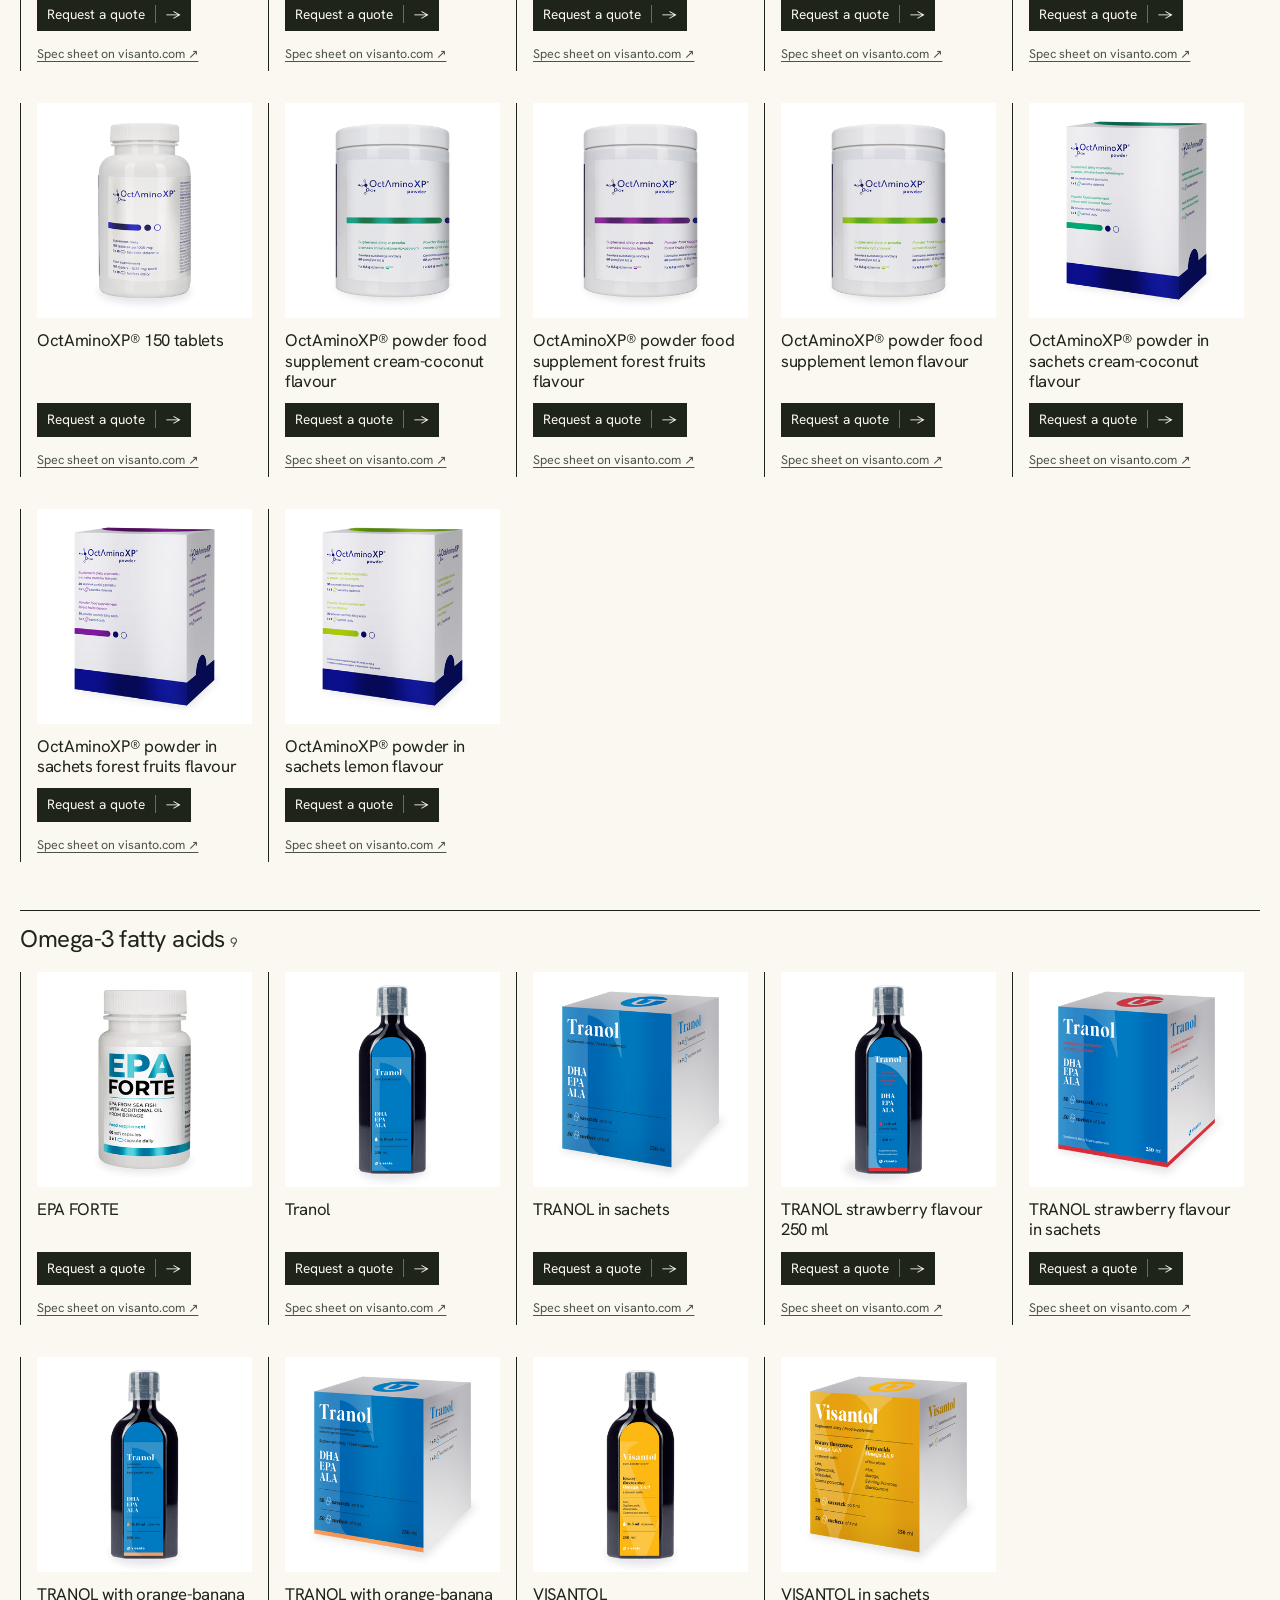
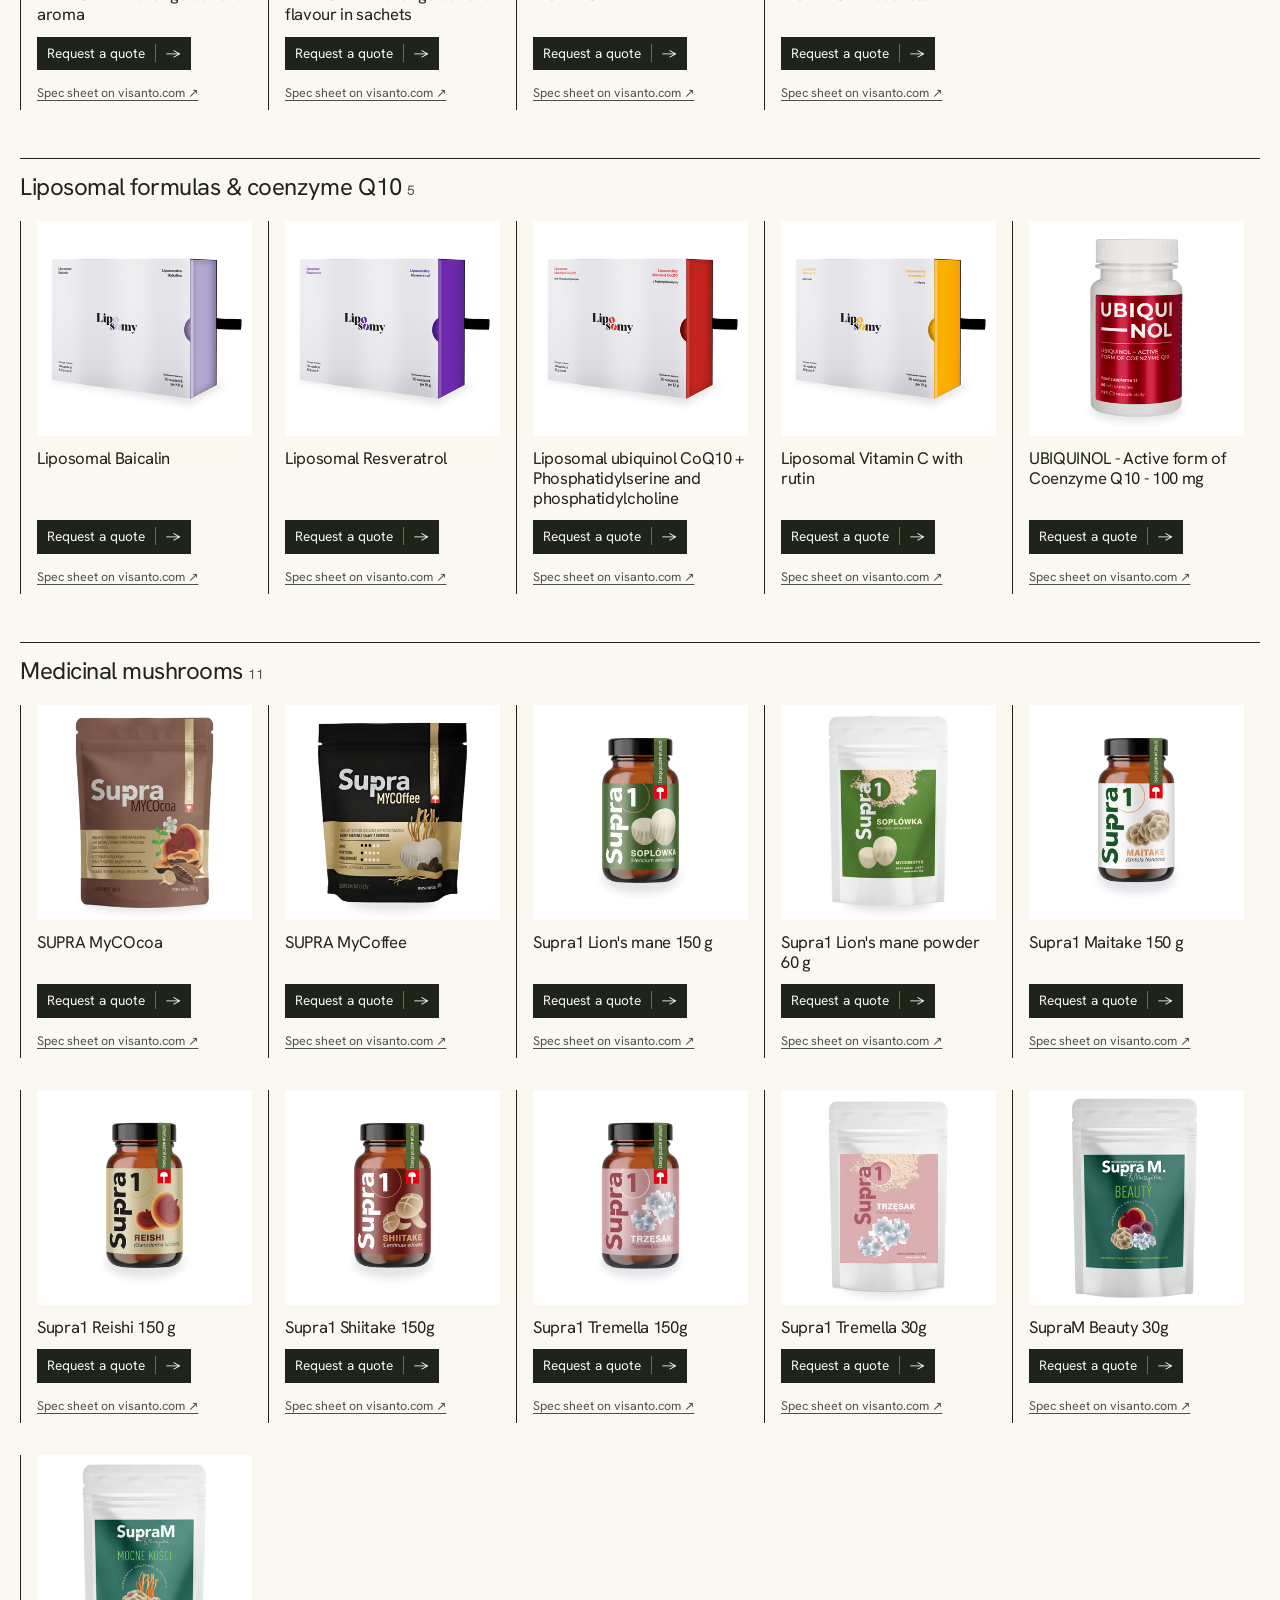
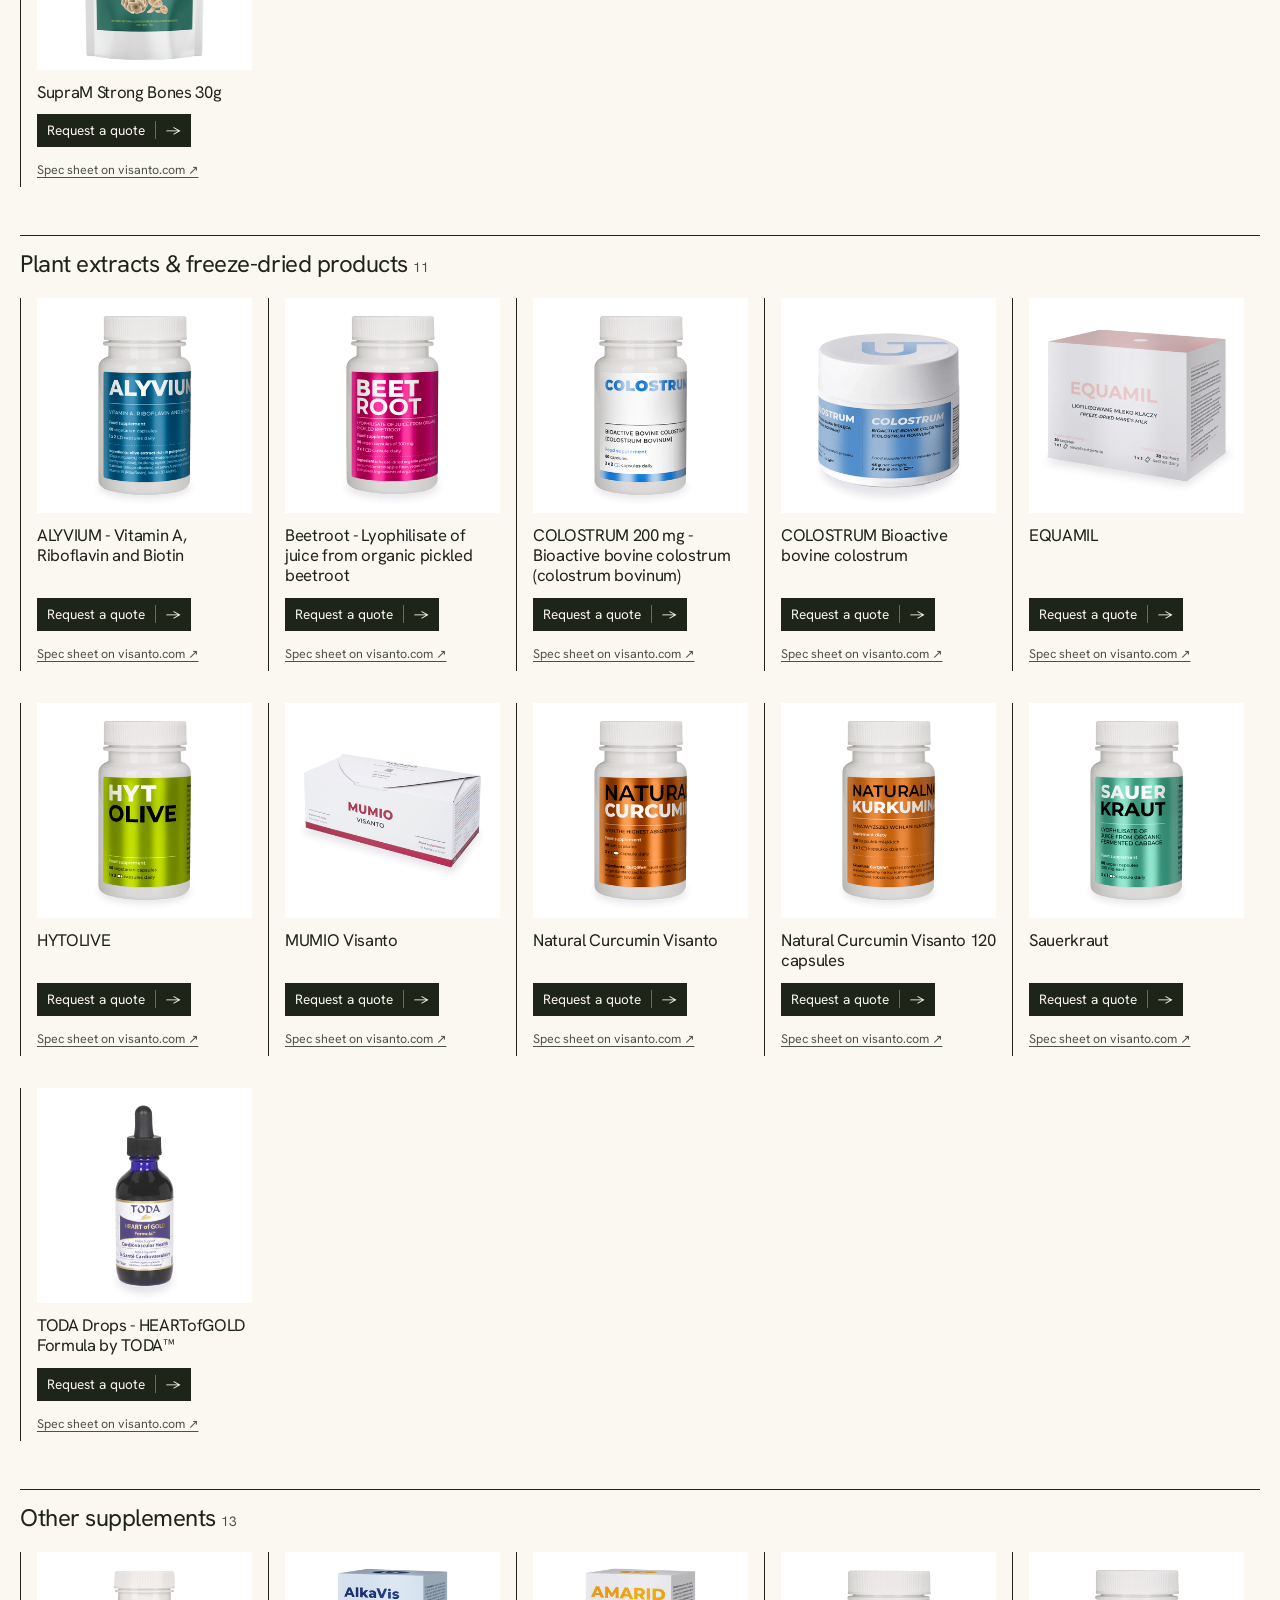
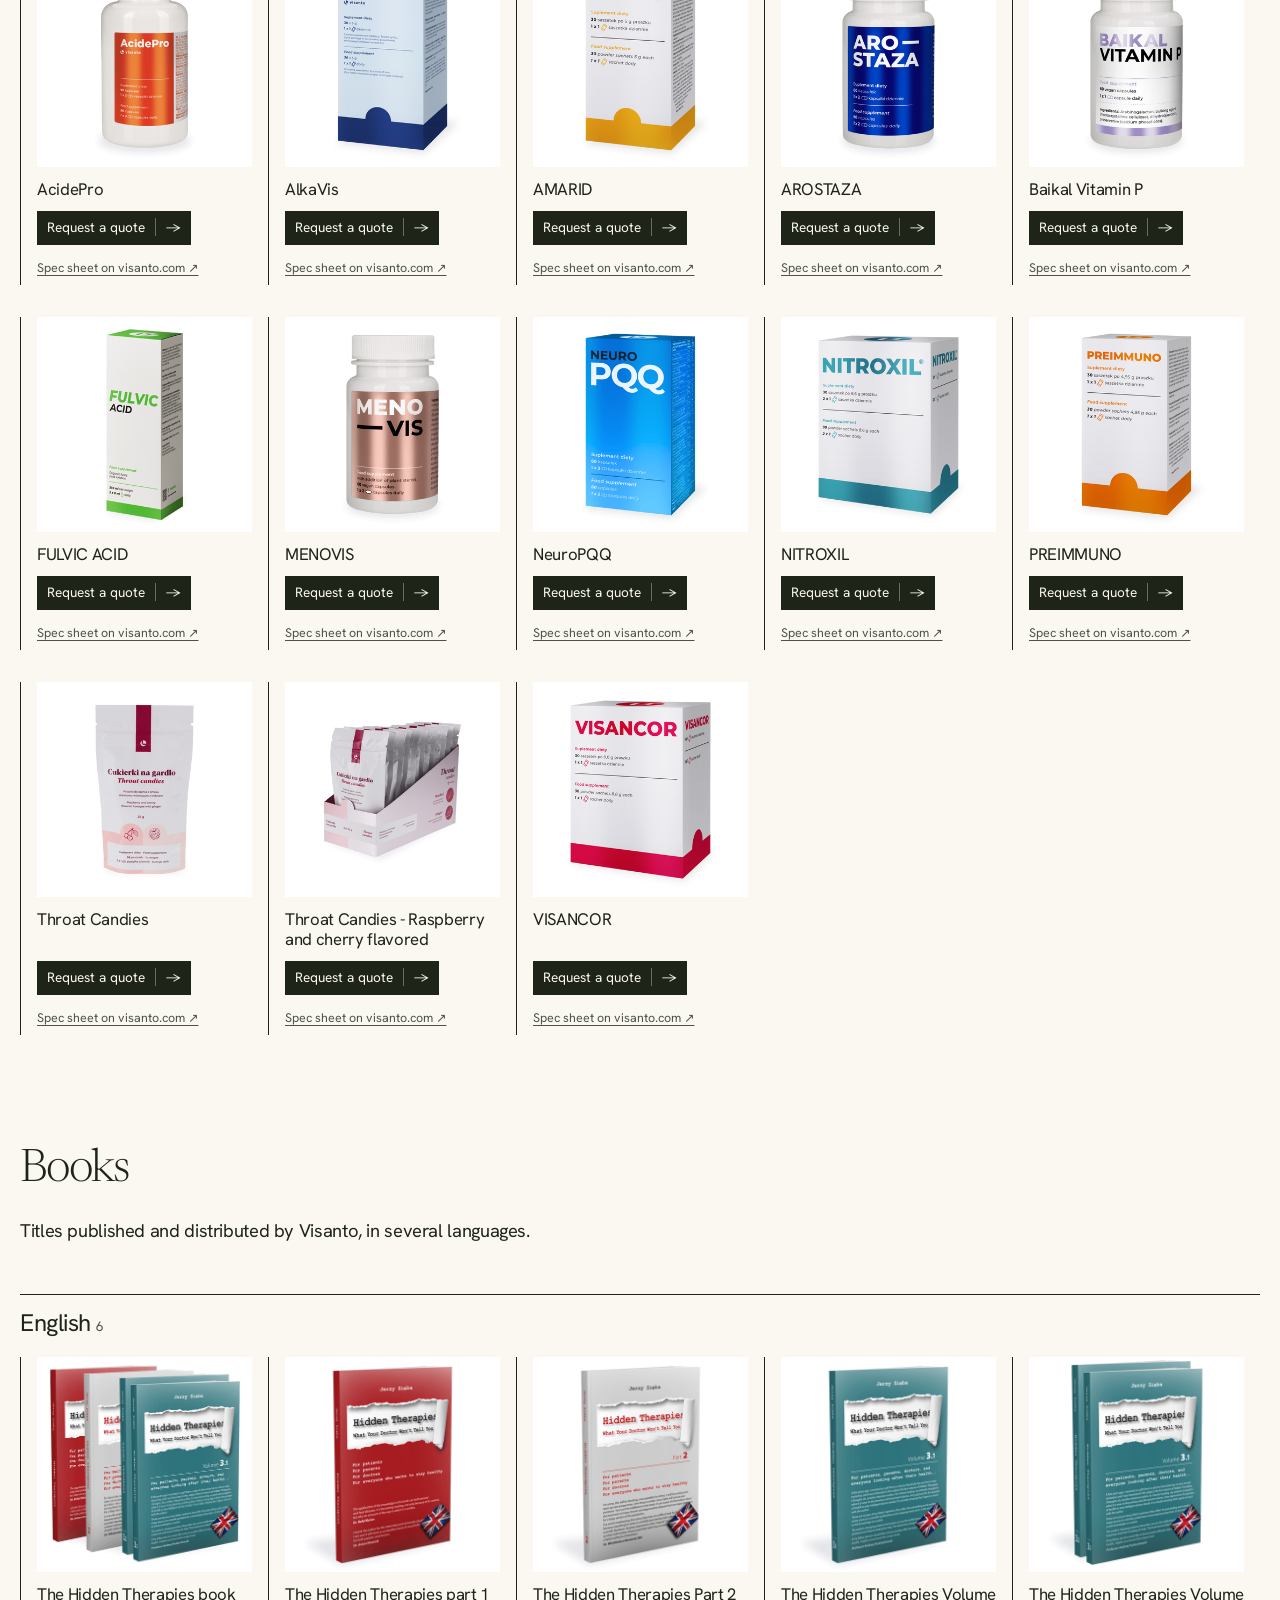
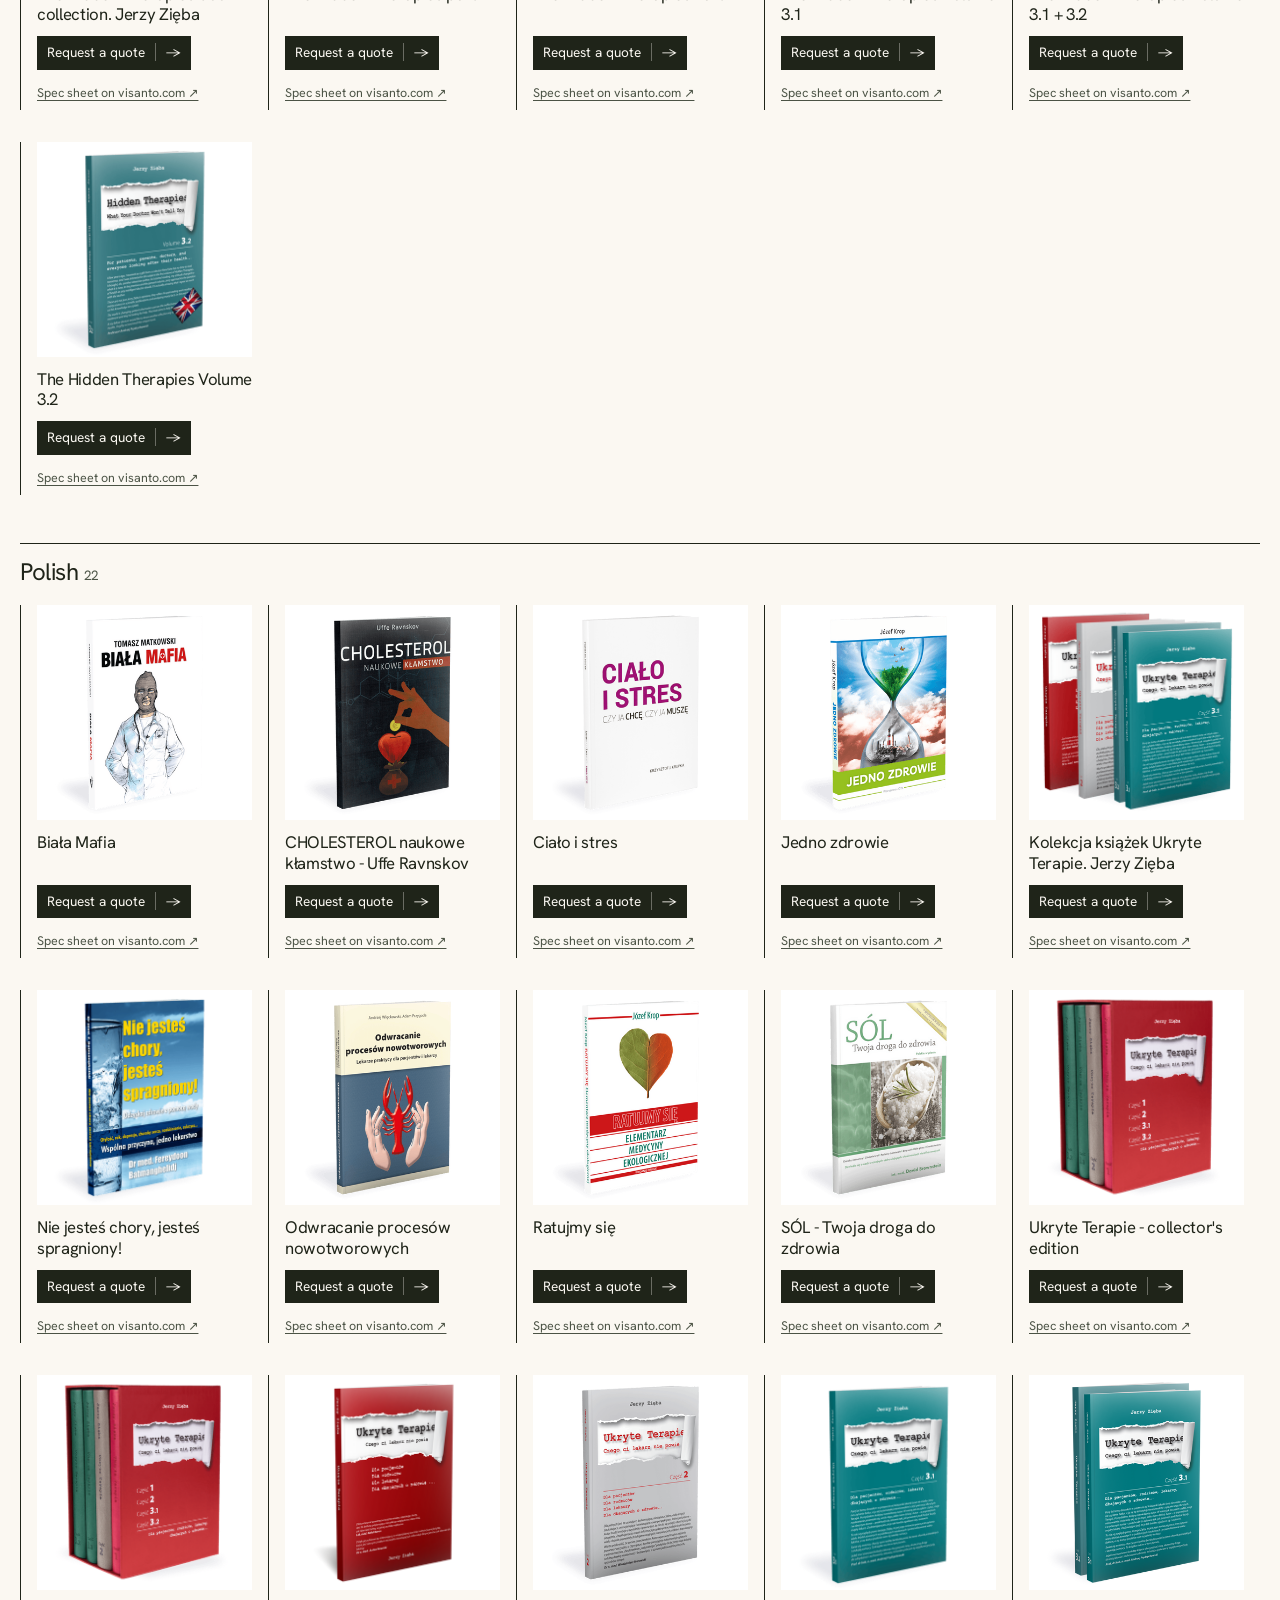
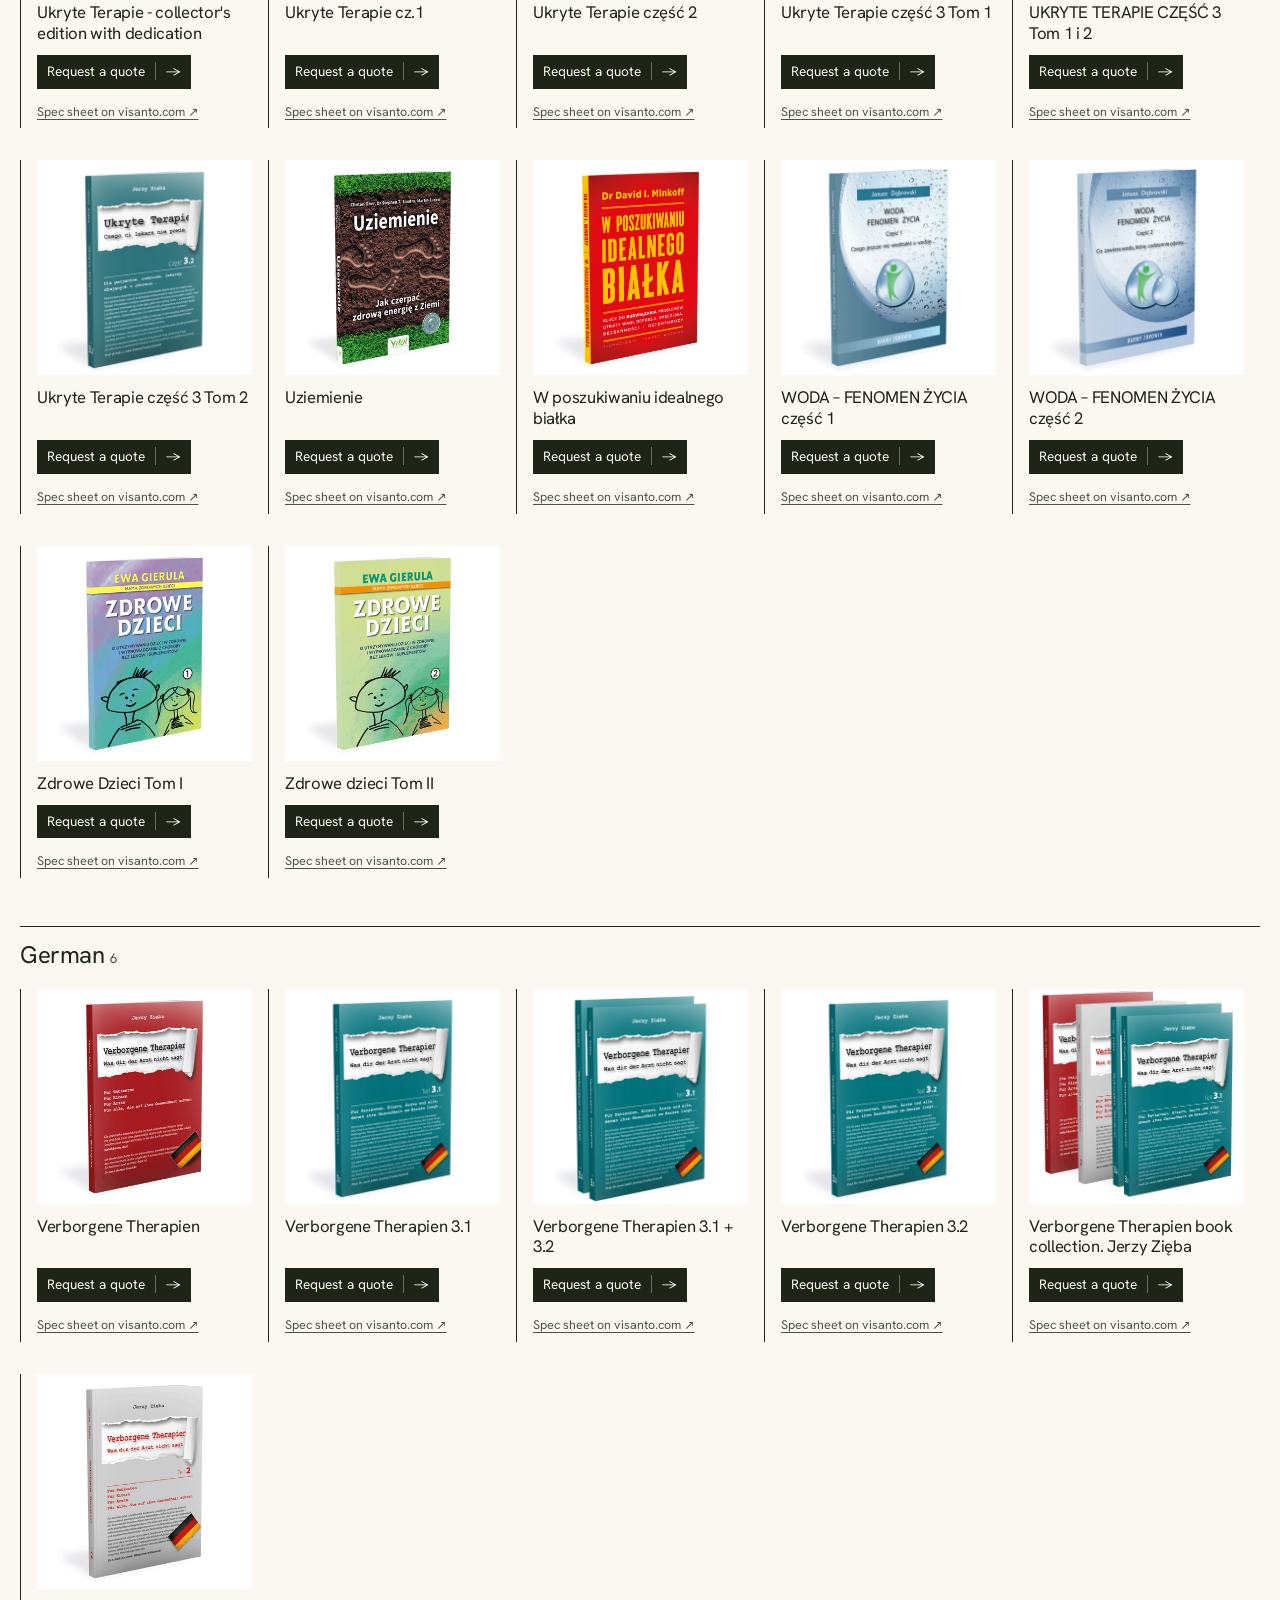
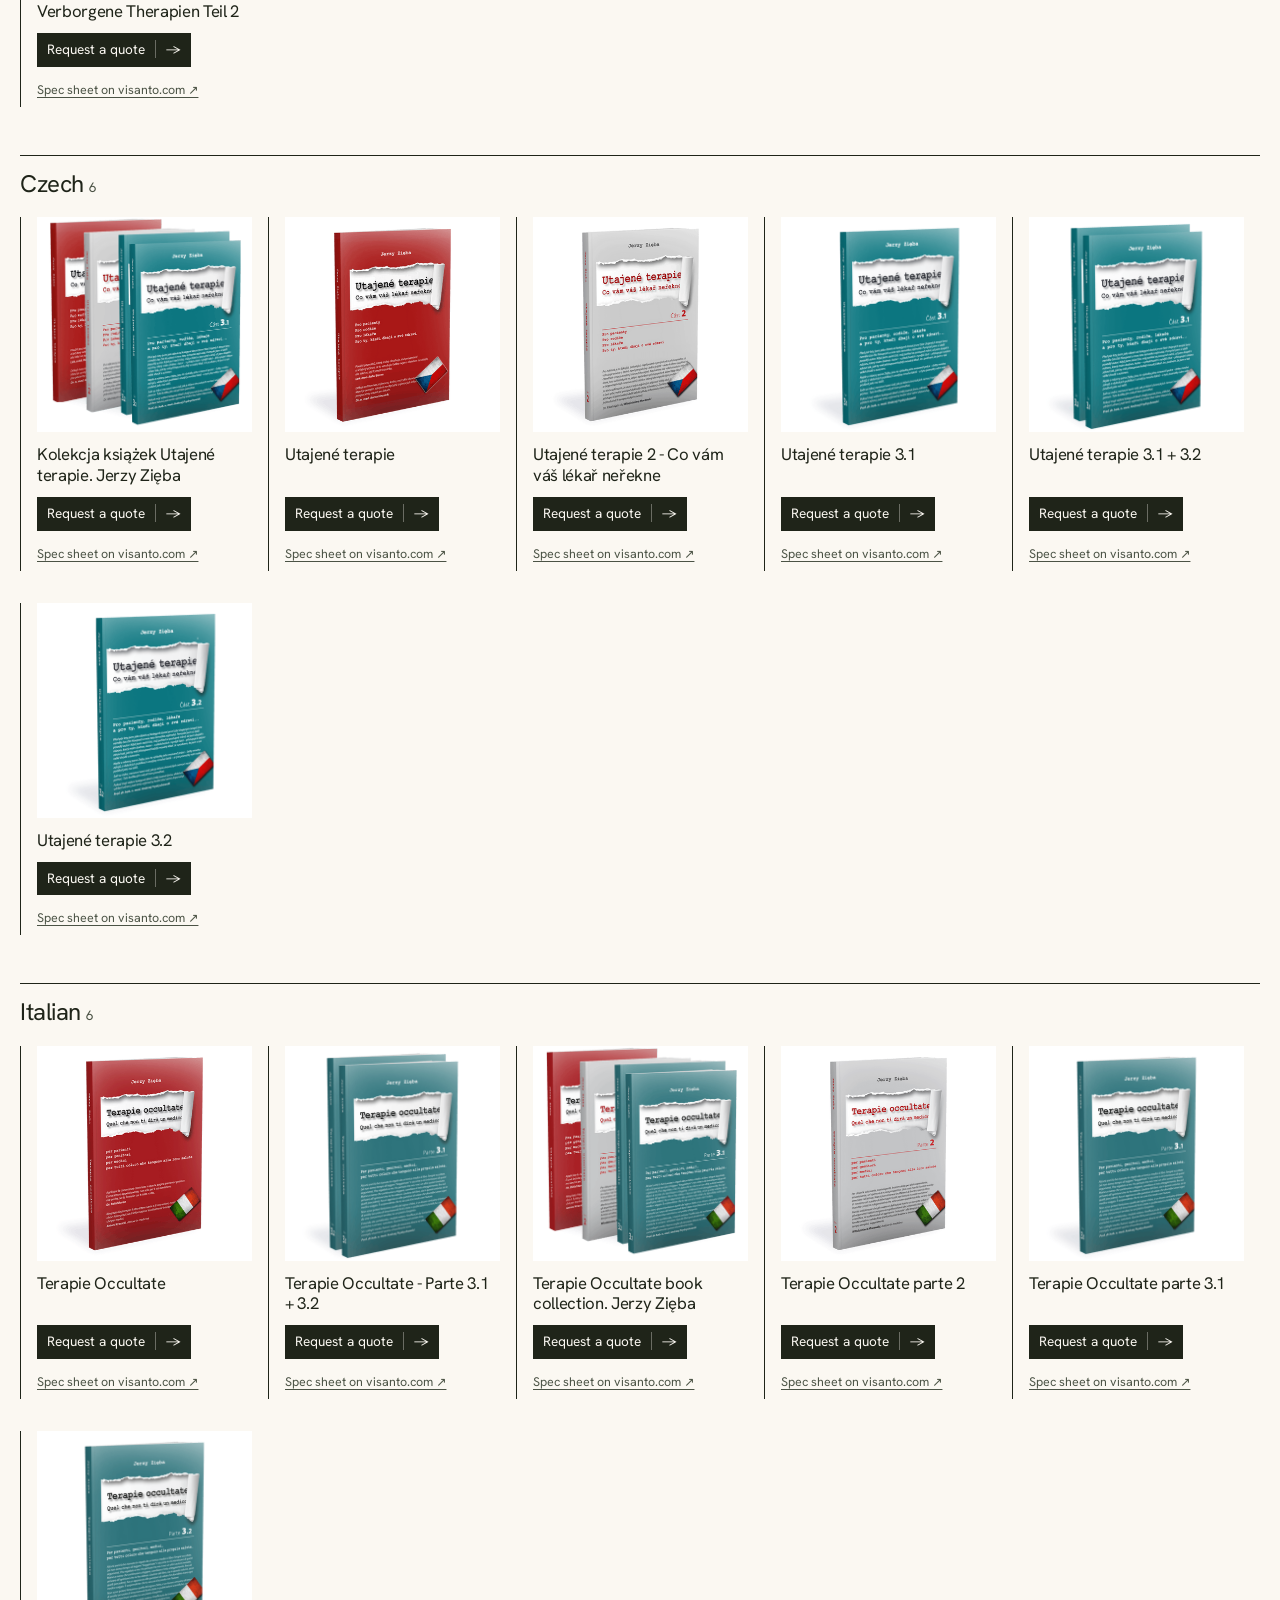
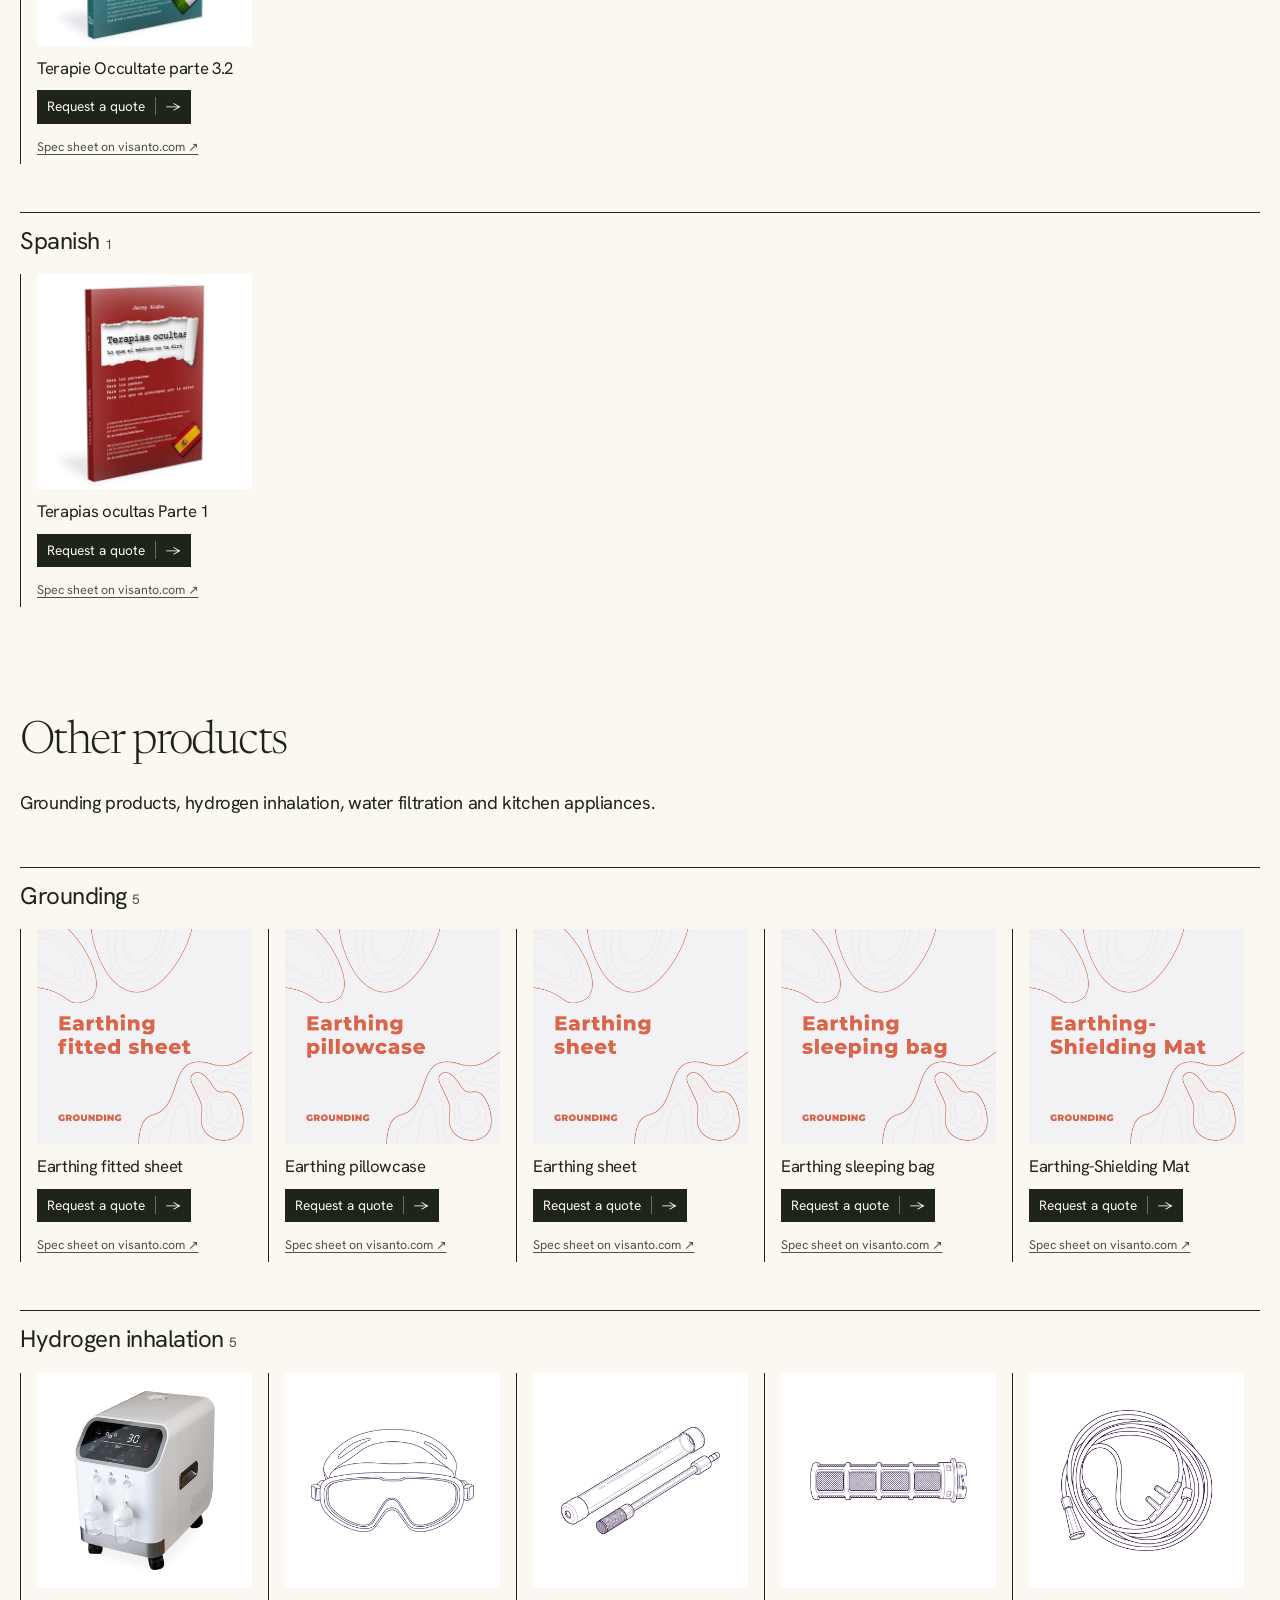
==== commit 61342494: "Trial: editorial redesign modelled on clarity.com Serif display type with a grotesk UI face, dark he" ====
--- a/site/products.html
+++ b/site/products.html
@@ -9,7 +9,7 @@
   <link rel="icon" href="assets/favicon.svg" type="image/svg+xml">
   <link rel="preconnect" href="https://fonts.googleapis.com">
   <link rel="preconnect" href="https://fonts.gstatic.com" crossorigin>
-  <link href="https://fonts.googleapis.com/css2?family=Open+Sans:wght@300;400;600&display=swap" rel="stylesheet">
+  <link href="https://fonts.googleapis.com/css2?family=Hanken+Grotesk:wght@400;500;600&family=Newsreader:opsz,wght@6..72,300;6..72,400&display=swap" rel="stylesheet">
   <link rel="stylesheet" href="styles.css">
 </head>
 <body>
@@ -18,7 +18,7 @@
   <header class="site-header">
     <div class="wrap header-inner">
       <a class="logo" href="index.html" aria-label="PDIR General Trading LLC home">
-        <img src="assets/pdir-mark.svg" alt="PDIR" width="149" height="36">
+        <img src="assets/pdir-mark-light.svg" alt="PDIR" width="149" height="36">
         <span class="logo-micro"><span>General Trading LLC</span><span>Dubai &middot; UAE</span></span>
       </a>
       <button class="menu-btn" type="button" aria-expanded="false" aria-controls="site-nav">
--- a/site/styles.css
+++ b/site/styles.css
@@ -214,7 +214,7 @@
 .product:focus-within { outline: 2px solid var(--brand); outline-offset: 2px; }
 .product-ext { position: relative; z-index: 1; display: inline-block; margin-top: 2px; padding: 12px 0 2px; font-size: 0.78rem; color: var(--ink-soft); text-underline-offset: 3px; }
 .chips-bar { position: sticky; top: 72px; z-index: 9; background: color-mix(in srgb, var(--bg) 92%, transparent); backdrop-filter: blur(8px); -webkit-backdrop-filter: blur(8px); border-top: 1px solid var(--line); border-bottom: 1px solid var(--line); }
-.chips-bar .chips { margin: 0; padding-top: 10px; padding-bottom: 10px; flex-wrap: nowrap; overflow-x: auto; scrollbar-width: none; }
+.chips-bar .chips { margin: 0 auto; padding-top: 10px; padding-bottom: 10px; flex-wrap: nowrap; overflow-x: auto; scrollbar-width: none; }
 .chips-bar .chips::-webkit-scrollbar { display: none; }
 .chip { flex: none; min-height: 44px; }
 
@@ -597,3 +597,227 @@
 /* Honeypot field for spam bots: off-screen, never shown to people */
 .enquiry .hp { position: absolute; left: -9999px; width: 1px; height: 1px; opacity: 0; }
 .enquiry button:disabled { opacity: 0.6; cursor: default; }
+
+/* =====================================================================
+   Editorial theme: serif display, grotesk UI, square corners, hairlines.
+   Layered over the earlier rules; home-page sections use c-* classes.
+   ===================================================================== */
+:root {
+  --bg: #fbf8f2; --surface: #fbf8f2; --tint: #f1ece2; --line: #1f2a18;
+  --ink: #1f2419; --ink-soft: #4b5345; --radius: 0px;
+  --serif: "Newsreader", "Iowan Old Style", Georgia, serif;
+  --sans: "Hanken Grotesk", system-ui, -apple-system, "Segoe UI", sans-serif;
+  --font: var(--sans);
+  --art: #7f9c6a;
+}
+body { font-family: var(--serif); font-size: 17px; background: var(--bg); color: var(--ink); }
+h1, h2 { font-family: var(--serif); font-weight: 300; color: var(--ink); letter-spacing: -0.035em; line-height: 1.02; max-width: none; }
+h1 { font-size: clamp(2.6rem, 6vw, 4.6rem); }
+h2 { font-size: clamp(2rem, 3.6vw, 2.9rem); }
+h3, h4 { font-family: var(--sans); font-weight: 400; color: var(--ink); letter-spacing: -0.02em; }
+.wrap { max-width: 1400px; padding: 0 20px; }
+.muted { color: var(--ink-soft); }
+
+/* Announcement bar + dark header */
+.c-announce { background: #2f5a4a; color: #f5f3ee; font-family: var(--sans); font-size: 0.82rem; }
+.c-announce a { display: block; max-width: 1400px; margin: 0 auto; padding: 7px 20px; color: inherit; text-decoration: none; }
+.c-announce strong { font-weight: 600; margin-left: 4px; }
+.site-header { background: var(--brand); border-bottom: 0; backdrop-filter: none; -webkit-backdrop-filter: none; }
+.header-inner { height: 56px; }
+.logo { color: var(--brand-ink); }
+.logo img { height: 26px; }
+.logo-micro { border-left-color: rgba(245, 243, 238, 0.5); font-family: var(--sans); font-size: 0.58rem; }
+.nav { font-family: var(--sans); font-size: 0.9rem; gap: 26px; }
+.nav a { color: var(--brand-ink); padding: 8px 0; }
+.nav a:not(.nav-cta)::before { content: "| "; opacity: 0.6; }
+.nav a:hover, .nav a[aria-current="page"] { color: #ffffff; text-decoration: underline; text-underline-offset: 4px; }
+.nav .nav-cta { background: var(--brand-ink); color: var(--brand); border-radius: 0; padding: 7px 12px; margin-left: 4px; }
+.nav .nav-cta::after { content: "\2192"; margin-left: 12px; padding-left: 12px; border-left: 1px solid rgba(36, 57, 24, 0.3); }
+.nav .nav-cta:hover { background: #ffffff; color: var(--brand); text-decoration: none; }
+.menu-btn { color: var(--brand-ink); font-family: var(--sans); }
+
+/* Buttons: rectangular, arrow in its own compartment */
+.btn { border-radius: 0; font-family: var(--sans); font-weight: 400; font-size: 0.9rem; padding: 8px 12px; letter-spacing: -0.01em; }
+.btn::after { content: "\2192"; display: inline-block; margin-left: 12px; padding-left: 12px; border-left: 1px solid rgba(245, 243, 238, 0.35); }
+.btn-primary { background: var(--ink); color: var(--bg); }
+.btn-primary:hover { background: var(--brand); }
+.btn-light::after { border-left-color: rgba(36, 57, 24, 0.3); }
+.c-link { font-family: var(--sans); font-size: 0.9rem; color: var(--ink); text-decoration: none; padding: 8px 0; }
+.c-link::after { content: " \2192"; }
+.c-link:hover { text-decoration: underline; text-underline-offset: 4px; }
+.c-link span { color: var(--ink-soft); font-size: 0.8rem; margin-left: 2px; }
+.c-label { font-family: var(--sans); font-size: 0.85rem; font-weight: 600; margin: 0 0 14px; }
+
+/* Vertical tick divider */
+.ticks { height: 64px; margin: 0 8px; background: repeating-linear-gradient(90deg, var(--ink) 0 1px, transparent 1px 8px); }
+
+/* Hero */
+.c-hero { position: relative; overflow: hidden; padding: 300px 0 56px; }
+.c-hero-art { position: absolute; left: 0; top: 0; width: 100%; height: 560px; object-fit: cover; object-position: left top; pointer-events: none; }
+.c-hero-copy { position: relative; }
+.c-hero-copy > * { margin-left: clamp(0px, 18vw, 360px); }
+.c-hero h1 { margin-bottom: 20px; }
+.c-lead { max-width: 34ch; font-size: 1.05rem; line-height: 1.3; margin: 0 0 26px; }
+.c-actions { display: flex; align-items: center; gap: 28px; }
+
+/* Split: photo left, text right */
+.c-split { display: grid; grid-template-columns: 1fr 1fr; align-items: stretch; }
+.c-split-media { width: 100%; height: 100%; min-height: 420px; object-fit: cover; display: block; }
+.c-split-copy { padding: 28px 20px 40px; display: flex; flex-direction: column; align-items: flex-start; }
+.c-split-copy h2 { margin-bottom: 28px; max-width: 16ch; }
+.c-split-copy p:not(.c-label) { max-width: 40ch; line-height: 1.35; margin-bottom: 28px; }
+.c-split-copy .btn { margin-top: auto; }
+
+/* Stats */
+.c-stats { padding: 40px 0 72px; }
+.c-sans-title { font-family: var(--sans); font-weight: 400; font-size: clamp(1.4rem, 2.2vw, 1.8rem); letter-spacing: -0.02em; margin: 0 20px 56px; }
+.c-stat-row { display: grid; grid-template-columns: repeat(4, 1fr); margin: 0 20px; }
+.c-stat-row > div { border-left: 1px solid var(--ink); padding: 110px 20px 0; }
+.c-stat-row dt { font-family: var(--serif); font-weight: 300; font-size: clamp(2.6rem, 5vw, 4.4rem); letter-spacing: -0.04em; line-height: 1; }
+.c-stat-row dd { margin: 14px 0 0; font-family: var(--sans); font-size: 1.25rem; line-height: 1.2; letter-spacing: -0.02em; max-width: 12ch; }
+
+/* Green band with steps */
+.c-band { position: relative; overflow: hidden; background: #1f4a37; color: #f5f3ee; padding: 28px 0 56px; }
+.c-band-art { position: absolute; right: -40px; top: 0; height: 100%; max-height: 620px; pointer-events: none; }
+.c-band .wrap { position: relative; }
+.c-band h2 { color: #f5f3ee; margin-bottom: 150px; }
+.c-steps { list-style: none; margin: 0; padding: 0; display: grid; grid-template-columns: repeat(4, 1fr); }
+.c-steps li { border-left: 1px solid rgba(245, 243, 238, 0.4); padding: 0 20px 4px; }
+.c-step-num { font-family: var(--sans); font-size: 0.85rem; opacity: 0.7; }
+.c-steps h3 { color: #f5f3ee; font-size: 1.45rem; line-height: 1.1; margin: 40px 0 12px; }
+.c-steps p { margin: 0; font-size: 0.98rem; line-height: 1.35; color: rgba(245, 243, 238, 0.85); }
+
+/* Range grid */
+.c-range { padding: 48px 0 72px; }
+.c-sans-lead { font-family: var(--sans); font-size: clamp(1.15rem, 1.8vw, 1.45rem); letter-spacing: -0.02em; line-height: 1.25; max-width: 52ch; margin: 14px 0 48px; }
+.c-cards { list-style: none; margin: 0; padding: 0; display: grid; grid-template-columns: repeat(3, 1fr); row-gap: 40px; }
+.c-card { border-left: 1px solid var(--ink); padding: 0 20px; display: flex; flex-direction: column; align-items: flex-start; }
+.c-card-media { display: block; width: 100%; margin-bottom: 44px; overflow: hidden; background: var(--ink); }
+.c-card-media img { display: block; width: 100%; height: auto; aspect-ratio: 3 / 2; object-fit: cover; transition: transform 0.5s ease; }
+.c-card:hover .c-card-media img { transform: scale(1.04); }
+.c-card h3 { font-size: clamp(1.6rem, 2.6vw, 2.2rem); line-height: 1.05; margin: 0 0 14px; }
+.c-card p { font-size: 0.98rem; line-height: 1.3; margin: 0 0 22px; max-width: 34ch; }
+.c-count { display: block; font-family: var(--sans); font-size: 0.82rem; color: var(--ink-soft); margin-top: 6px; }
+.c-card .btn { margin-top: auto; }
+.c-more { display: flex; flex-wrap: wrap; align-items: center; gap: 12px 28px; margin: 48px 20px 0; padding-top: 20px; border-top: 1px solid var(--ink); }
+.c-more .btn { margin-left: auto; }
+.c-more .btn span { color: inherit; font-size: inherit; }
+
+/* Markets */
+.c-markets { padding: 48px 0 72px; }
+.c-markets-grid { display: grid; grid-template-columns: 1fr 1.1fr; gap: 40px; align-items: center; }
+.c-countries { list-style: none; margin: 0; padding: 0; columns: 3; column-gap: 0; font-family: var(--sans); font-size: 0.98rem; }
+.c-countries li { border-left: 1px solid var(--ink); padding: 5px 12px; break-inside: avoid; }
+.mena-map { color: var(--ink); }
+.map-dots circle, .map-hub { fill: var(--bg); }
+.map-labels text { font-family: var(--sans); }
+
+/* Two-up */
+.c-two { padding: 40px 0 72px; }
+.c-two-grid { display: grid; grid-template-columns: 1fr 1fr; gap: 40px; }
+.c-two h2 { font-family: var(--sans); font-weight: 400; font-size: clamp(1.7rem, 2.8vw, 2.3rem); letter-spacing: -0.03em; line-height: 1.05; max-width: 14ch; margin-bottom: 110px; }
+.c-two p { max-width: 34ch; line-height: 1.3; margin-bottom: 24px; }
+
+/* Contact band */
+.contact { background: var(--brand); border-top: 0; }
+.contact h2 { color: var(--brand-ink); }
+.contact .c-label { color: var(--brand-ink); }
+.contact-list dt { font-family: var(--sans); letter-spacing: 0; text-transform: none; font-size: 0.82rem; }
+.enquiry { border-radius: 0; background: transparent; border: 1px solid rgba(245, 243, 238, 0.4); }
+.enquiry h3 { font-size: 1.5rem; }
+.enquiry label { font-family: var(--sans); letter-spacing: 0; text-transform: none; font-size: 0.82rem; }
+.enquiry input, .enquiry select, .enquiry textarea { border-radius: 0; background: var(--brand-ink); color: var(--ink); border-color: transparent; font-family: var(--sans); }
+.enquiry select { background-image: url("data:image/svg+xml,%3Csvg xmlns='http://www.w3.org/2000/svg' width='12' height='8' viewBox='0 0 12 8'%3E%3Cpath d='M1 1l5 5 5-5' fill='none' stroke='%231f2419' stroke-width='1.6'/%3E%3C/svg%3E"); }
+.enquiry input::placeholder, .enquiry textarea::placeholder { color: #7b8173; }
+.form-note { font-family: var(--sans); }
+.form-ok { border-radius: 0; }
+
+/* Footer */
+.site-footer { background: var(--tint); padding: 28px 0 24px; font-family: var(--sans); }
+.c-footer { display: grid; grid-template-columns: 1fr 2.6fr; gap: 40px; padding-bottom: 40px; }
+.c-footer-logo { width: 240px; height: auto; display: block; }
+.c-footer-cols { display: grid; grid-template-columns: repeat(3, 1fr); gap: 24px; font-size: 0.9rem; }
+.c-footer-cols div { display: grid; gap: 9px; align-content: start; justify-items: start; }
+.c-footer-cols h3 { font-size: 0.9rem; font-weight: 600; margin: 0 0 6px; letter-spacing: 0; }
+.c-footer-cols a { color: var(--ink); text-decoration: none; }
+.c-footer-cols a:hover { text-decoration: underline; text-underline-offset: 3px; }
+.c-footer-cols span { color: var(--ink-soft); line-height: 1.4; }
+.footer-inner { font-size: 0.8rem; }
+
+/* Products page in the same language */
+.page-hero { padding: 48px 0 40px; }
+.page-hero .eyebrow, .eyebrow { font-family: var(--sans); letter-spacing: 0; text-transform: none; font-size: 0.85rem; font-weight: 600; color: var(--ink); }
+.page-hero .lead { font-family: var(--sans); font-size: 1.2rem; letter-spacing: -0.02em; line-height: 1.3; color: var(--ink); }
+.page-hero-latest, .page-hero-photo { border-radius: 0; }
+.latest-label span { font-family: var(--sans); letter-spacing: 0; text-transform: none; font-size: 0.82rem; }
+.latest-label strong { font-family: var(--sans); }
+.chips-bar { top: 56px; border-color: var(--ink); background: var(--bg); backdrop-filter: none; }
+.chip { border-radius: 0; border-color: var(--ink); background: transparent; font-family: var(--sans); color: var(--ink); min-height: 40px; }
+.chip:hover { background: var(--ink); color: var(--bg); }
+.chip:hover span { color: inherit; }
+.catalogue-section { border-top: 0; }
+.catalogue-section h2 + .muted { font-family: var(--sans); font-size: 1.15rem; letter-spacing: -0.02em; color: var(--ink); }
+.group-title { font-family: var(--sans); font-weight: 400; font-size: 1.5rem; letter-spacing: -0.02em; margin: 48px 0 20px; padding-top: 14px; border-top: 1px solid var(--ink); }
+.group-title span { font-size: 0.85rem; }
+.product-grid { gap: 32px 0; grid-template-columns: repeat(auto-fill, minmax(210px, 1fr)); }
+.product { border: 0; border-left: 1px solid var(--ink); border-radius: 0; background: transparent; padding: 0 16px 4px; }
+.product:hover { transform: none; box-shadow: none; }
+.product:hover .product-img img { transform: scale(1.04); }
+.product-img { border-radius: 0; background: #ffffff; }
+.product-img img { transition: transform 0.4s ease; }
+.product h4 { font-size: 1.05rem; font-weight: 400; line-height: 1.2; }
+.product-quote { font-family: var(--sans); font-weight: 400; font-size: 0.85rem; align-self: flex-start; background: var(--ink); color: var(--bg); padding: 6px 10px; }
+.product-quote::after { content: "\2192"; margin-left: 10px; padding-left: 10px; border-left: 1px solid rgba(245, 243, 238, 0.35); }
+.product-quote::before { border-radius: 0; }
+.product-ext { font-family: var(--sans); }
+.cta-band h2 { color: var(--brand-ink); }
+
+@media (prefers-reduced-motion: reduce) { .c-card-media img, .product-img img { transition: none; } }
+@media (max-width: 960px) {
+  .c-hero-copy > * { margin-left: 0; }
+  .c-cards { grid-template-columns: repeat(2, 1fr); }
+  .c-stat-row { grid-template-columns: repeat(2, 1fr); row-gap: 36px; }
+  .c-stat-row > div { padding-top: 48px; }
+  .c-steps { grid-template-columns: repeat(2, 1fr); row-gap: 36px; }
+  .c-band h2 { margin-bottom: 72px; }
+  .c-band-art { opacity: 0.35; }
+}
+@media (max-width: 760px) {
+  .c-announce { font-size: 0.78rem; }
+  .nav { background: var(--brand); border-bottom: 0; }
+  .nav a { border-bottom-color: rgba(245, 243, 238, 0.2); }
+  .nav a:not(.nav-cta)::before { content: none; }
+  .nav .nav-cta { text-align: left; }
+  .logo img { height: 24px; }
+  .c-hero { padding: 200px 0 40px; }
+  .c-hero-art { height: 320px; }
+  .c-actions { flex-wrap: wrap; gap: 14px 24px; }
+  .ticks { height: 40px; }
+  .c-split { grid-template-columns: 1fr; }
+  .c-split-media { min-height: 0; aspect-ratio: 16 / 10; }
+  .c-sans-title { margin-bottom: 32px; }
+  .c-stat-row dd { font-size: 1.05rem; }
+  .c-cards { grid-template-columns: 1fr; }
+  .c-card-media { margin-bottom: 24px; }
+  .c-steps { grid-template-columns: 1fr; }
+  .c-markets-grid, .c-two-grid, .c-footer { grid-template-columns: 1fr; }
+  .c-countries { columns: 2; }
+  .c-two h2 { margin-bottom: 28px; }
+  .c-more .btn { margin-left: 0; }
+  .c-footer-cols { grid-template-columns: 1fr 1fr; }
+  .chips-bar { top: 56px; }
+  .product-grid { grid-template-columns: repeat(2, 1fr); }
+}
+
+/* Trial fixes */
+.c-hero-copy > * { margin-left: 0; }
+.c-hero-copy { padding-left: max(20px, 20.8vw); }
+.c-lead { margin: 0 0 26px; }
+.c-band-art { height: 380px; top: -40px; right: -20px; }
+.c-band h2 { margin-bottom: 190px; }
+.enquiry select { background-color: var(--brand-ink); background-repeat: no-repeat; background-position: right 14px center; }
+.c-two-grid > div { display: flex; flex-direction: column; align-items: flex-start; }
+.c-two h2 { min-height: 3.2em; margin-bottom: 60px; }
+.c-two .btn { margin-top: auto; }
+@media (max-width: 960px) { .c-hero-copy { padding-left: 20px; } .c-band-art { height: 260px; } .c-band h2 { margin-bottom: 72px; } }
+@media (max-width: 760px) { .c-two h2 { min-height: 0; margin-bottom: 24px; } }
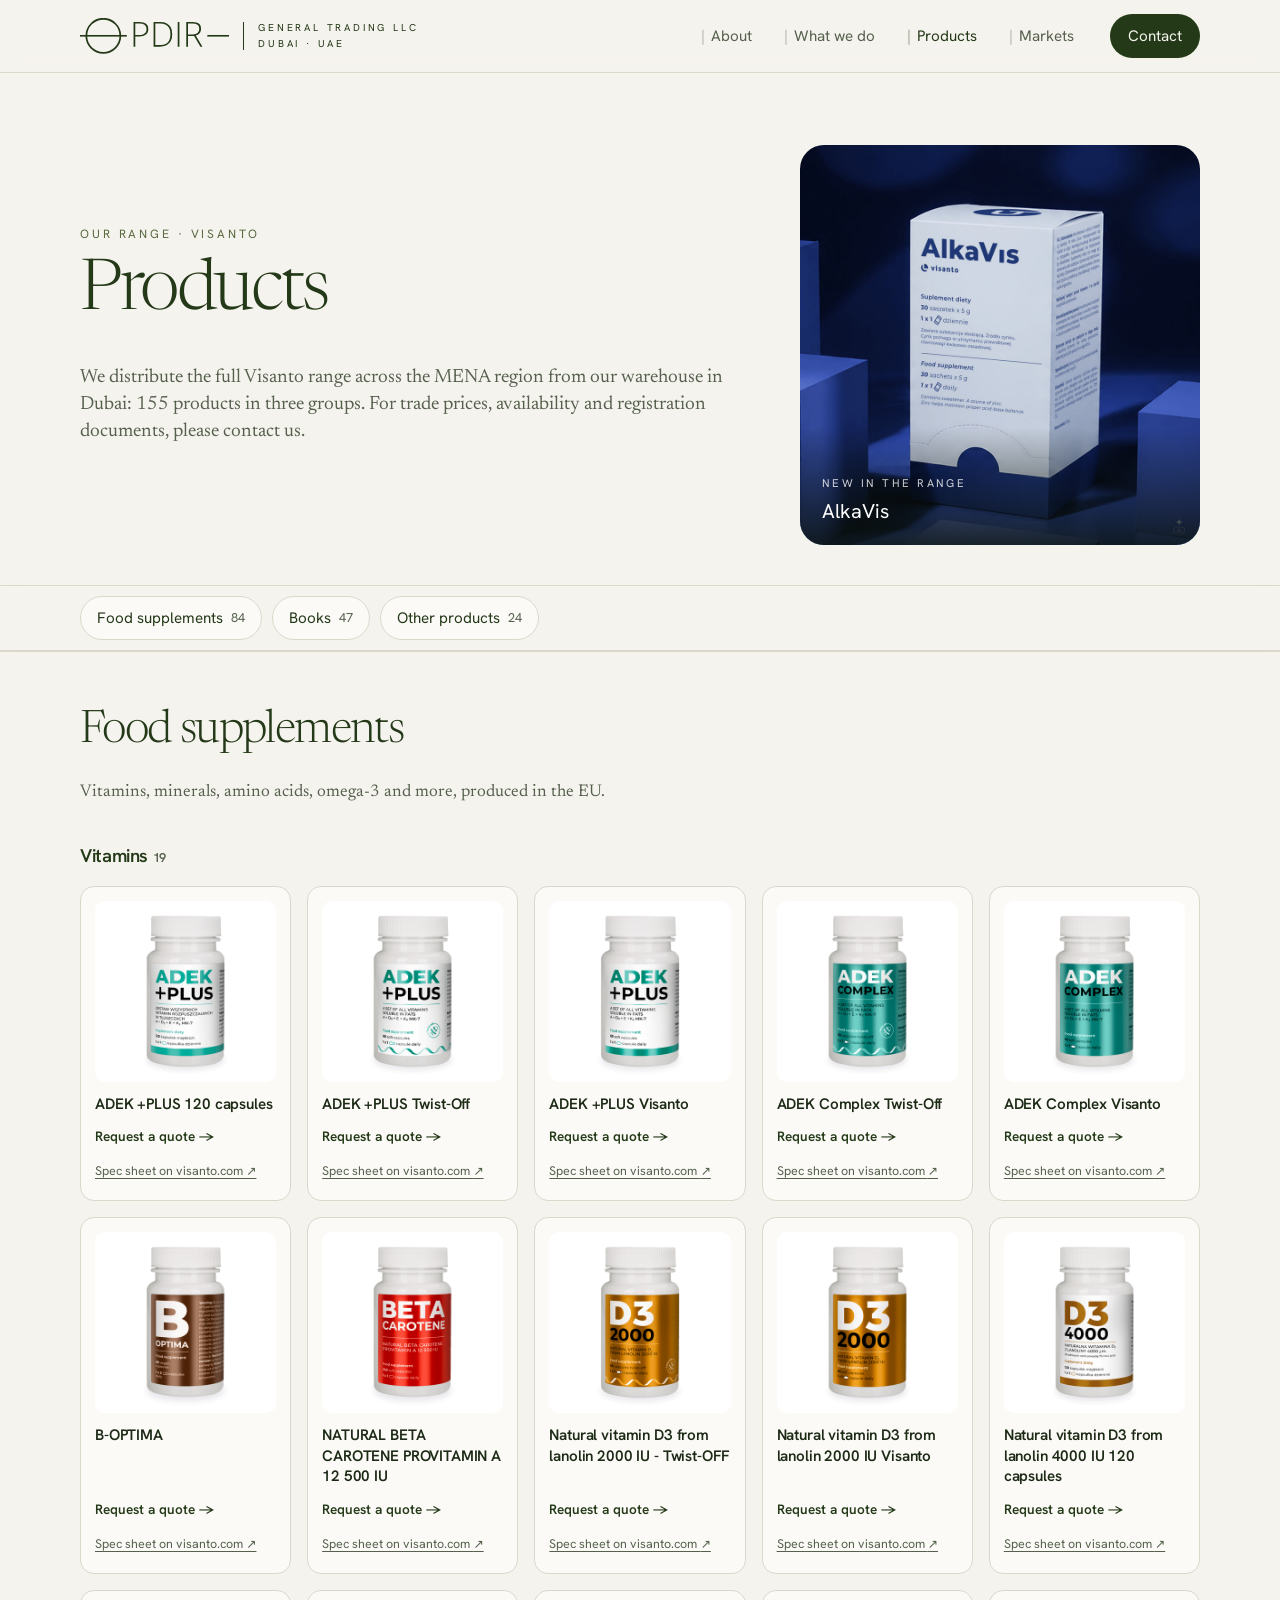
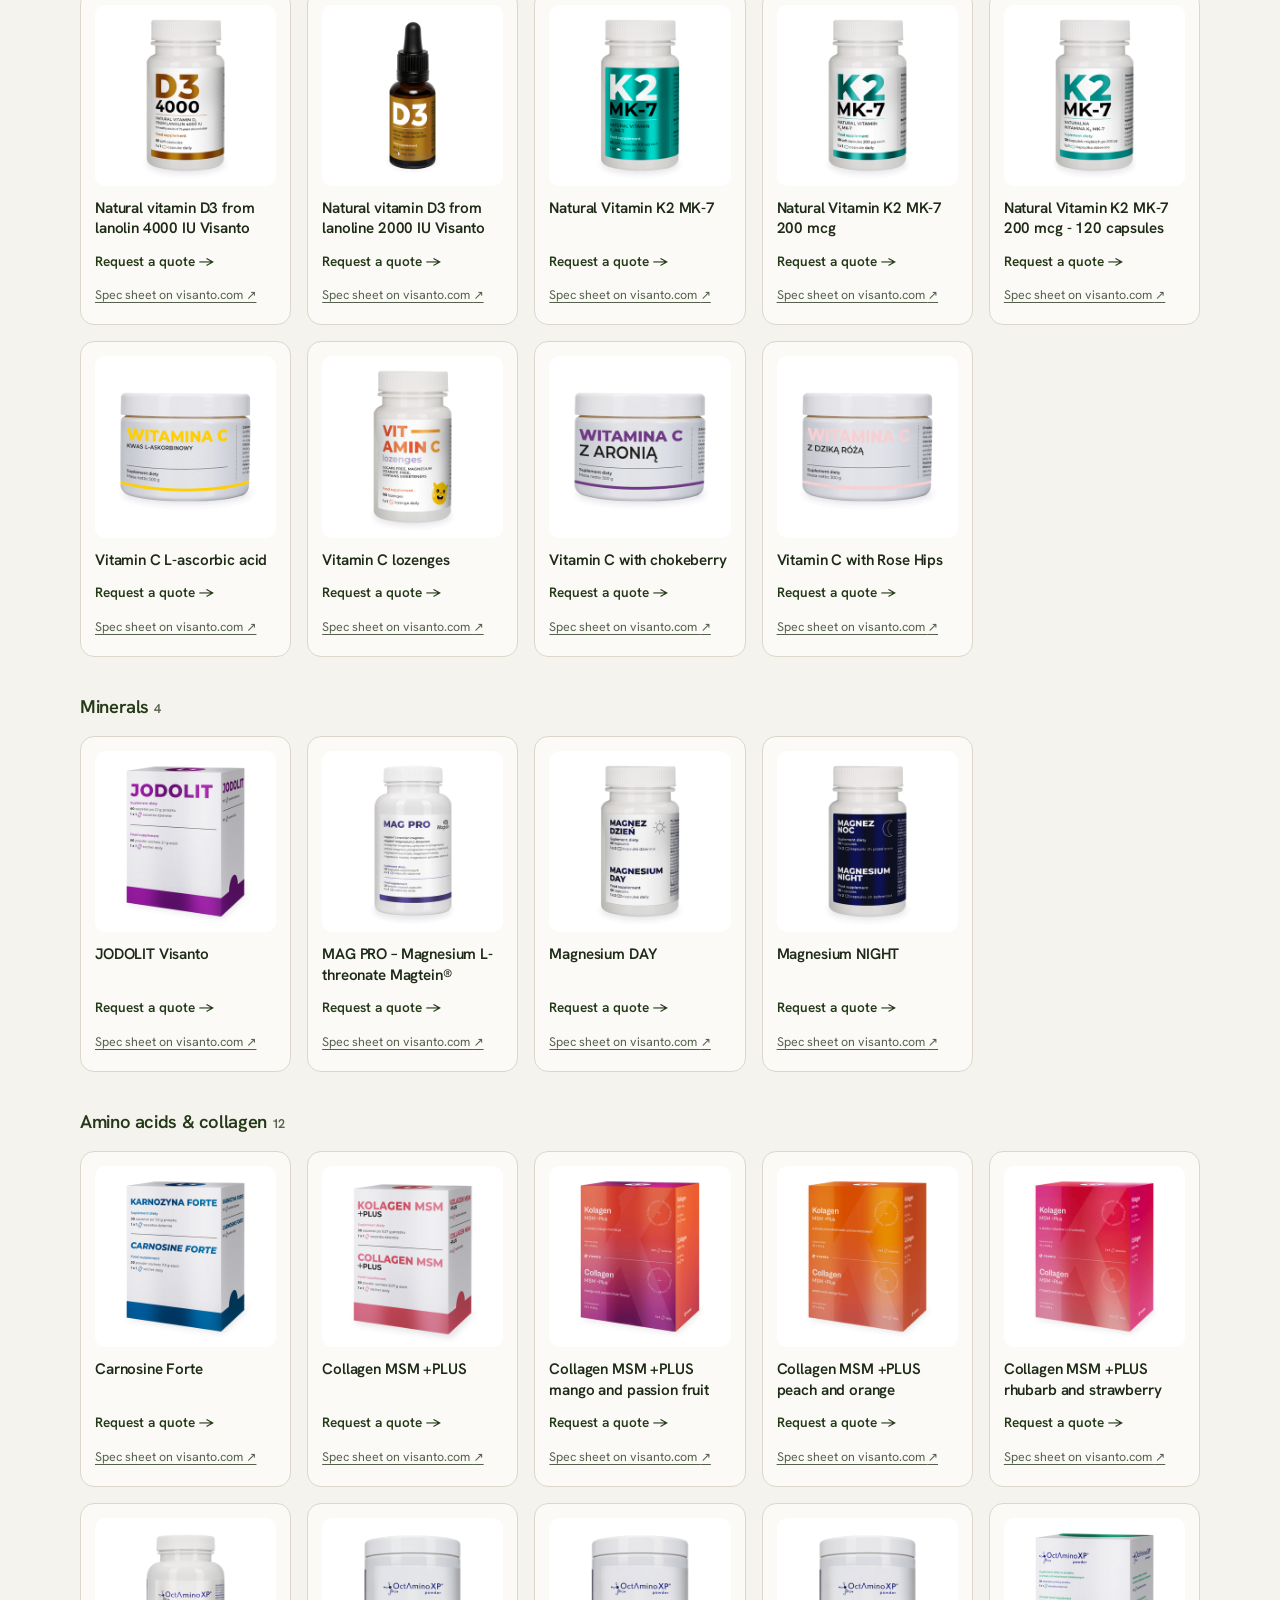
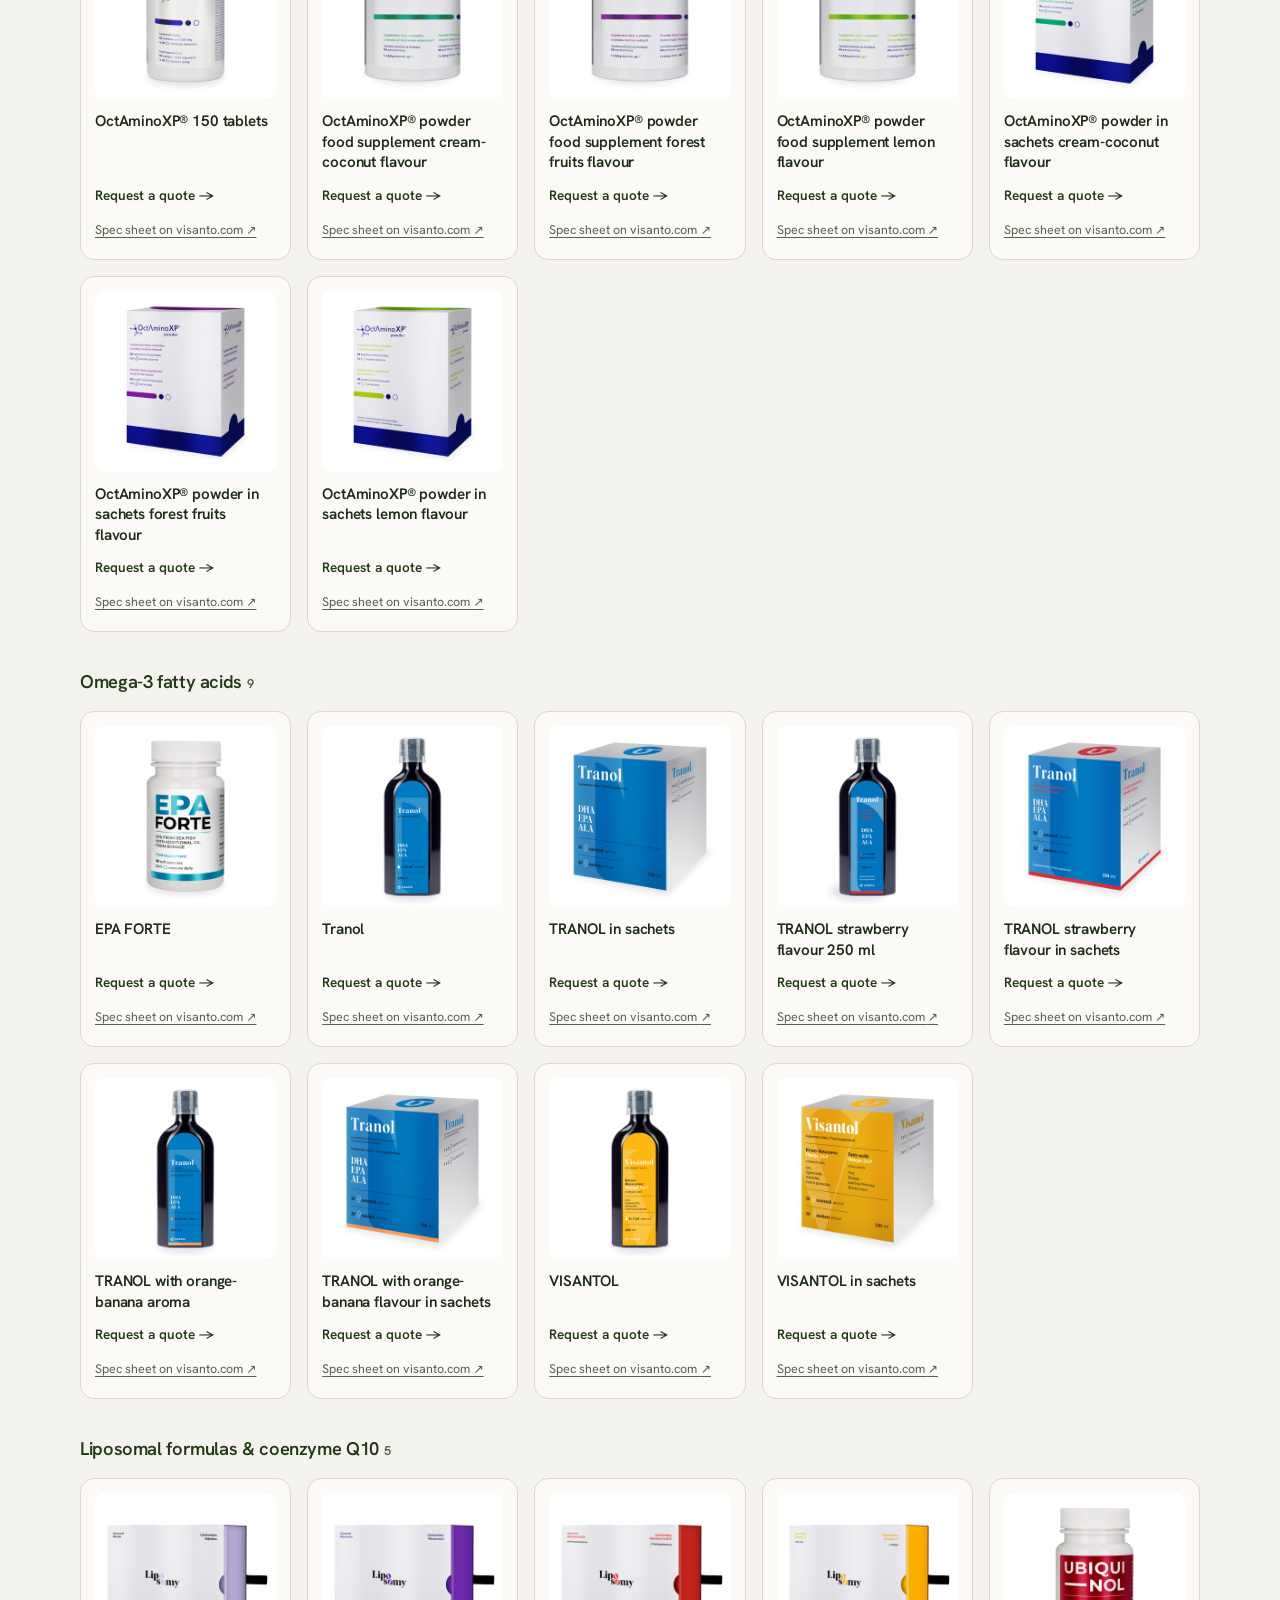
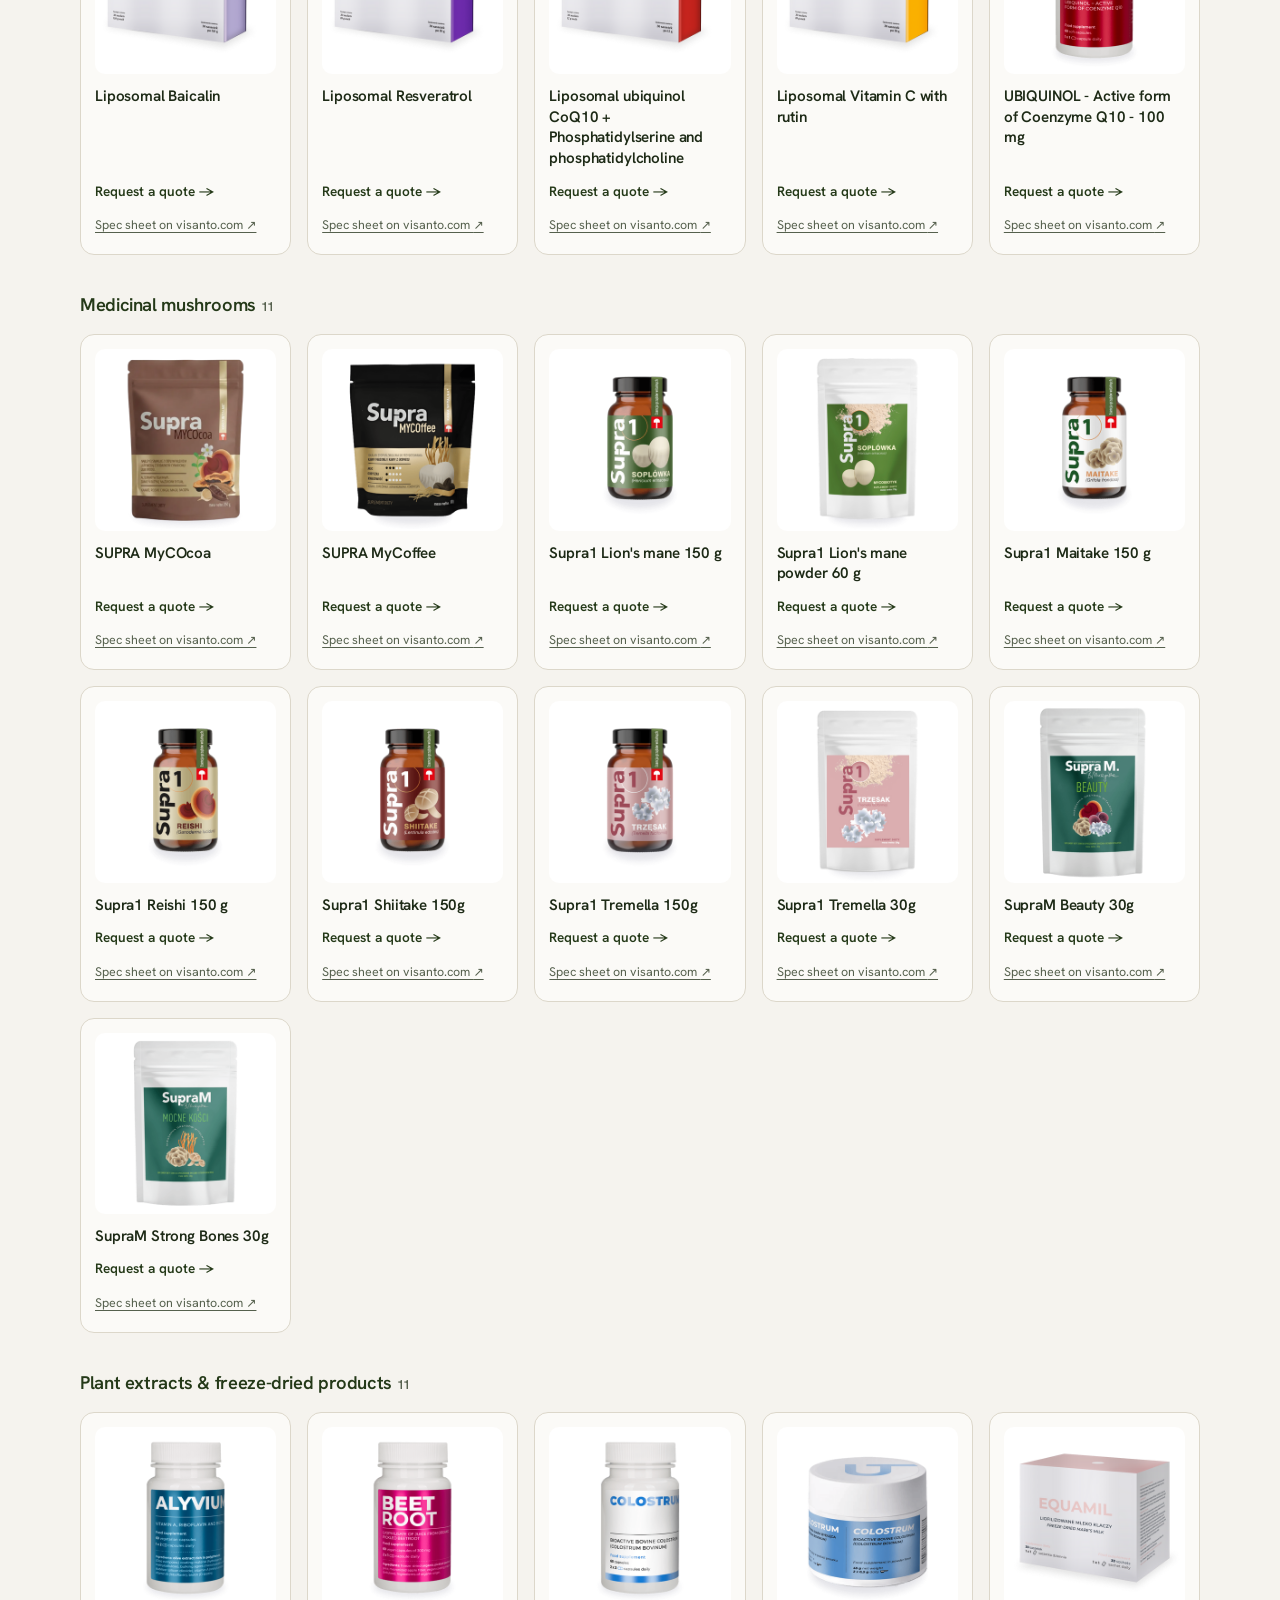
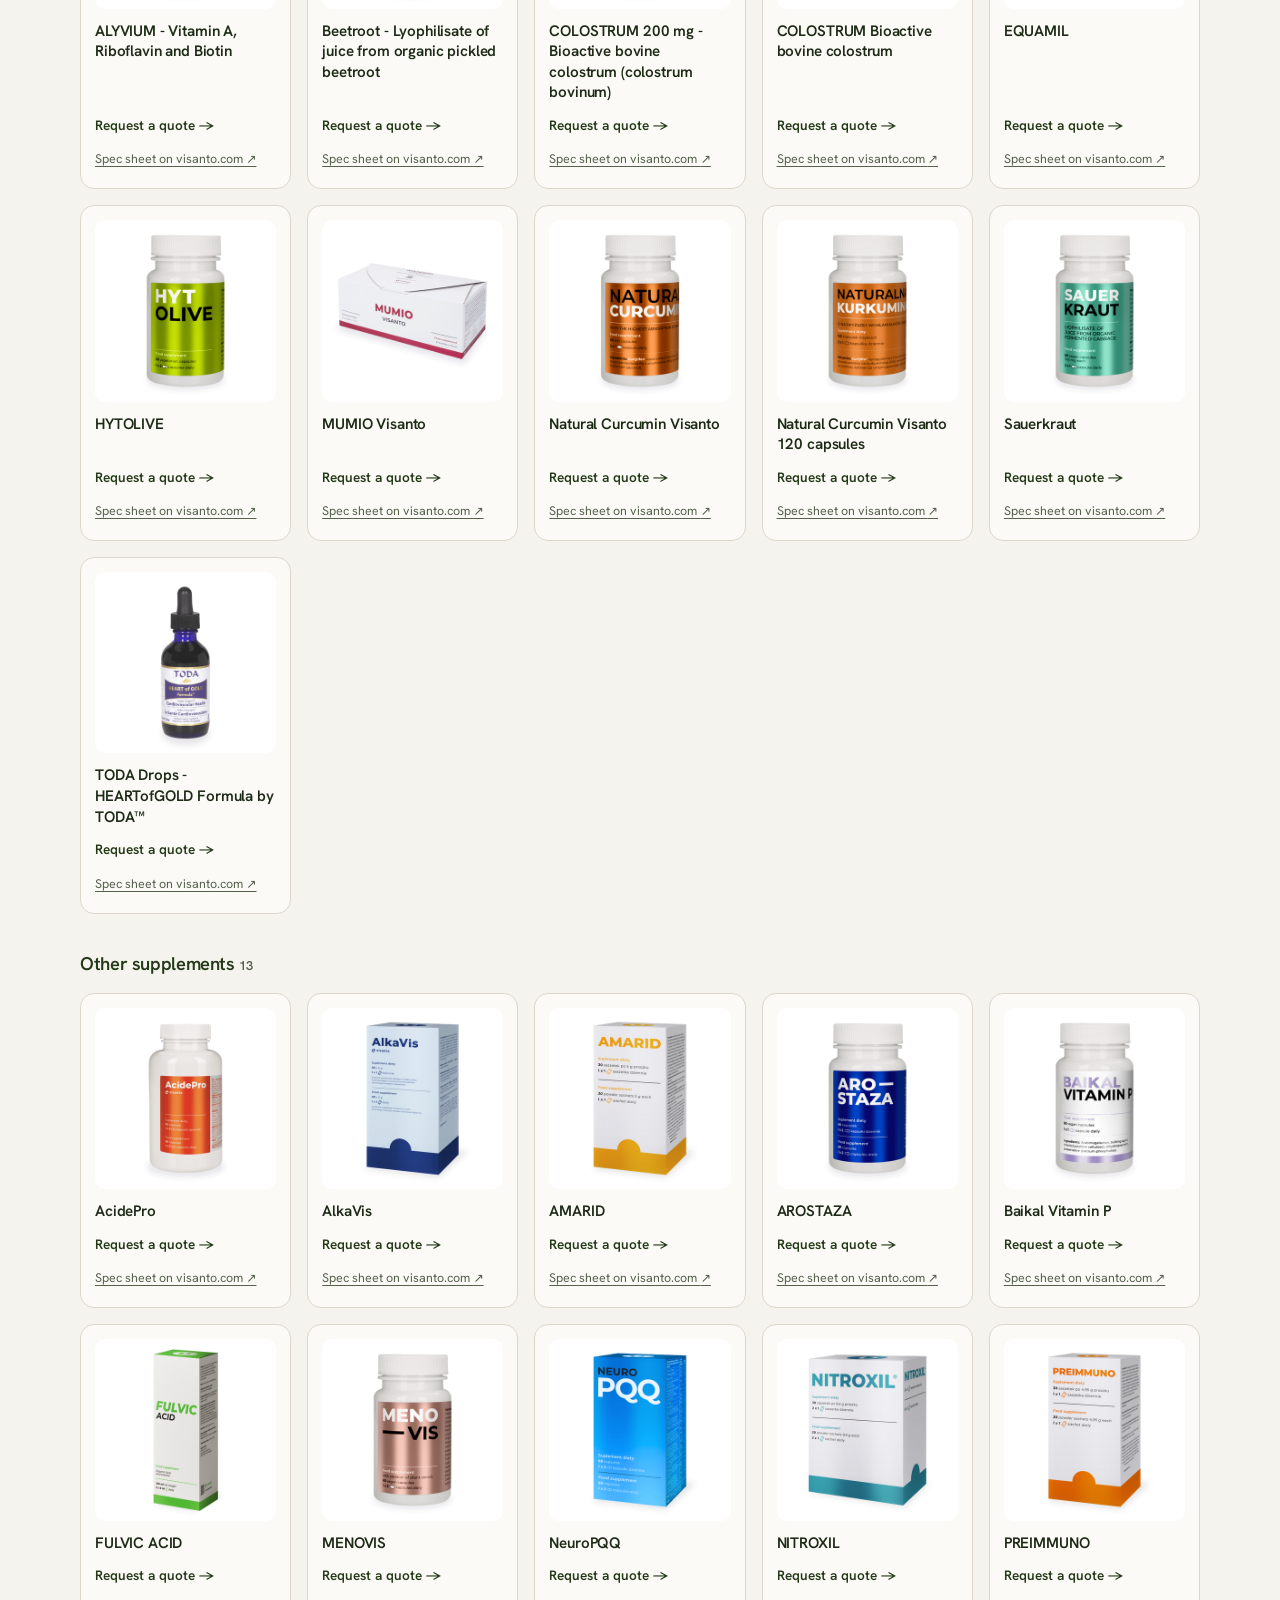
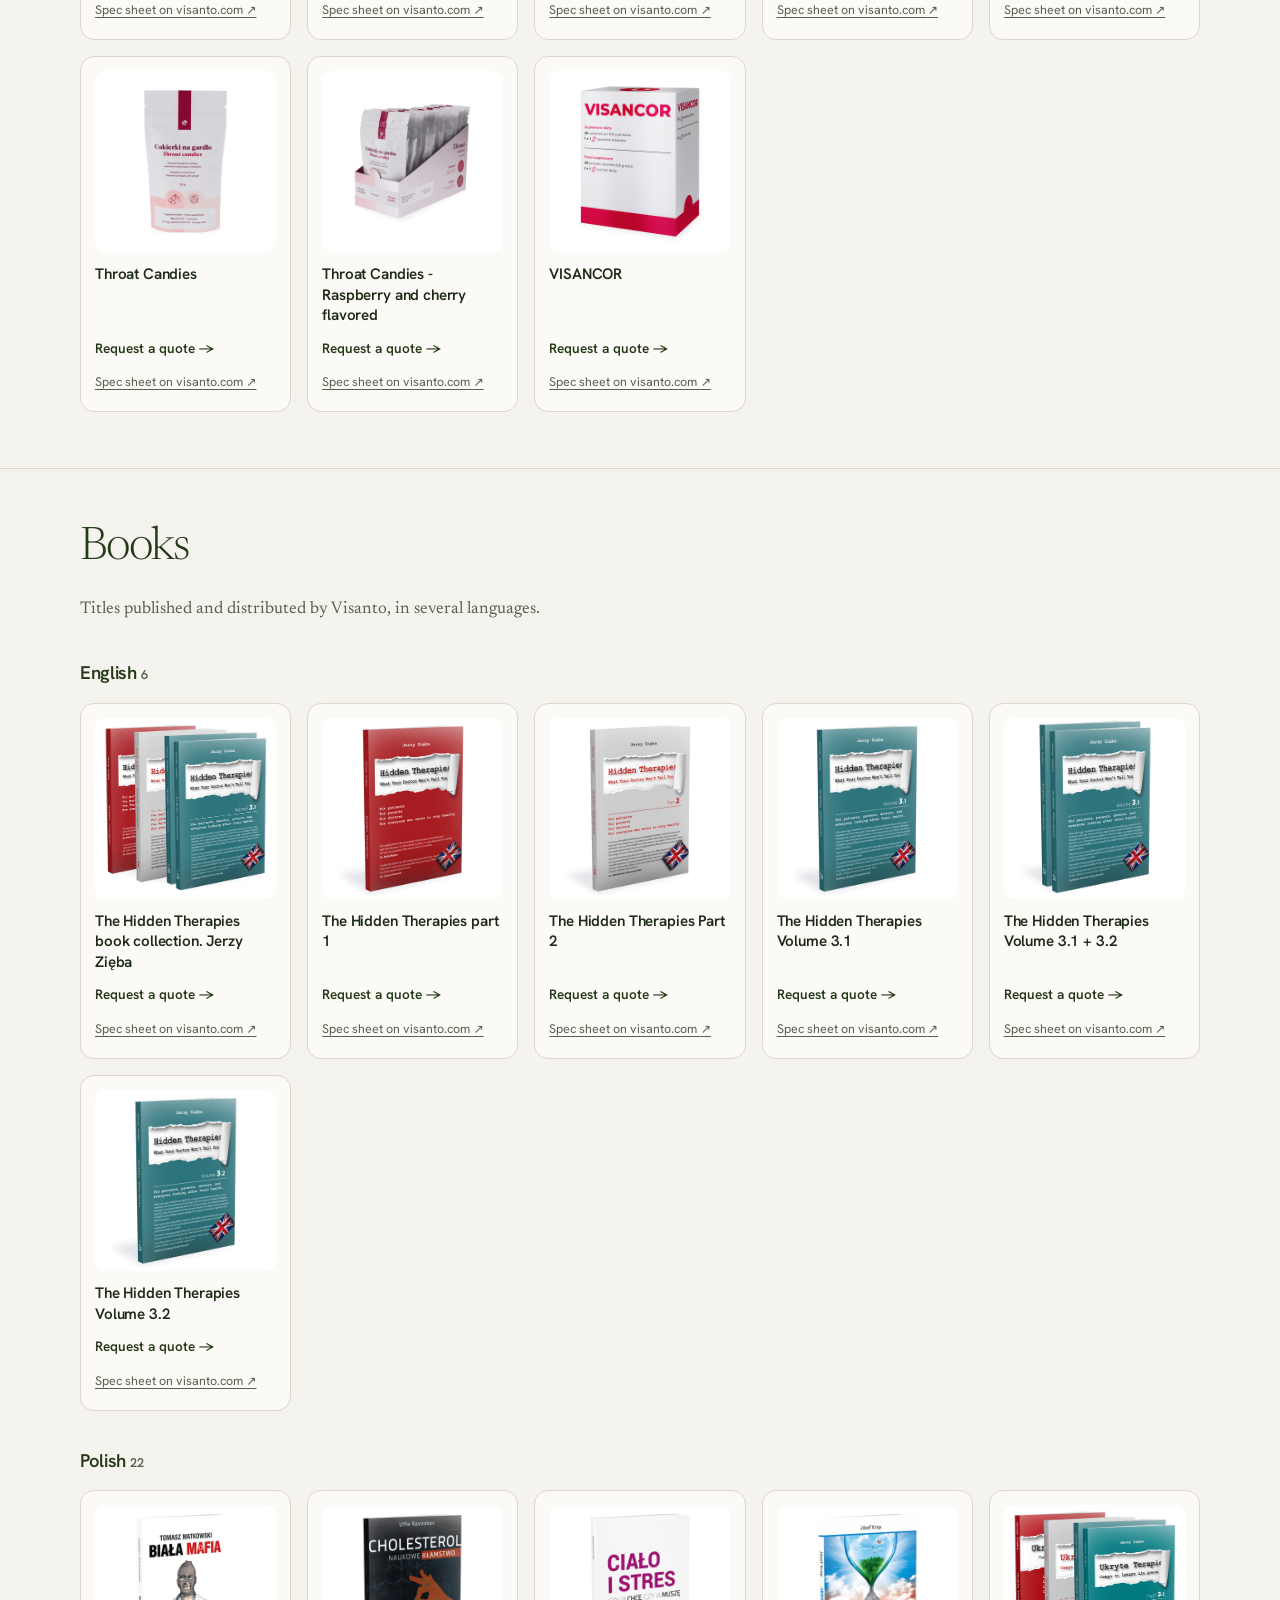
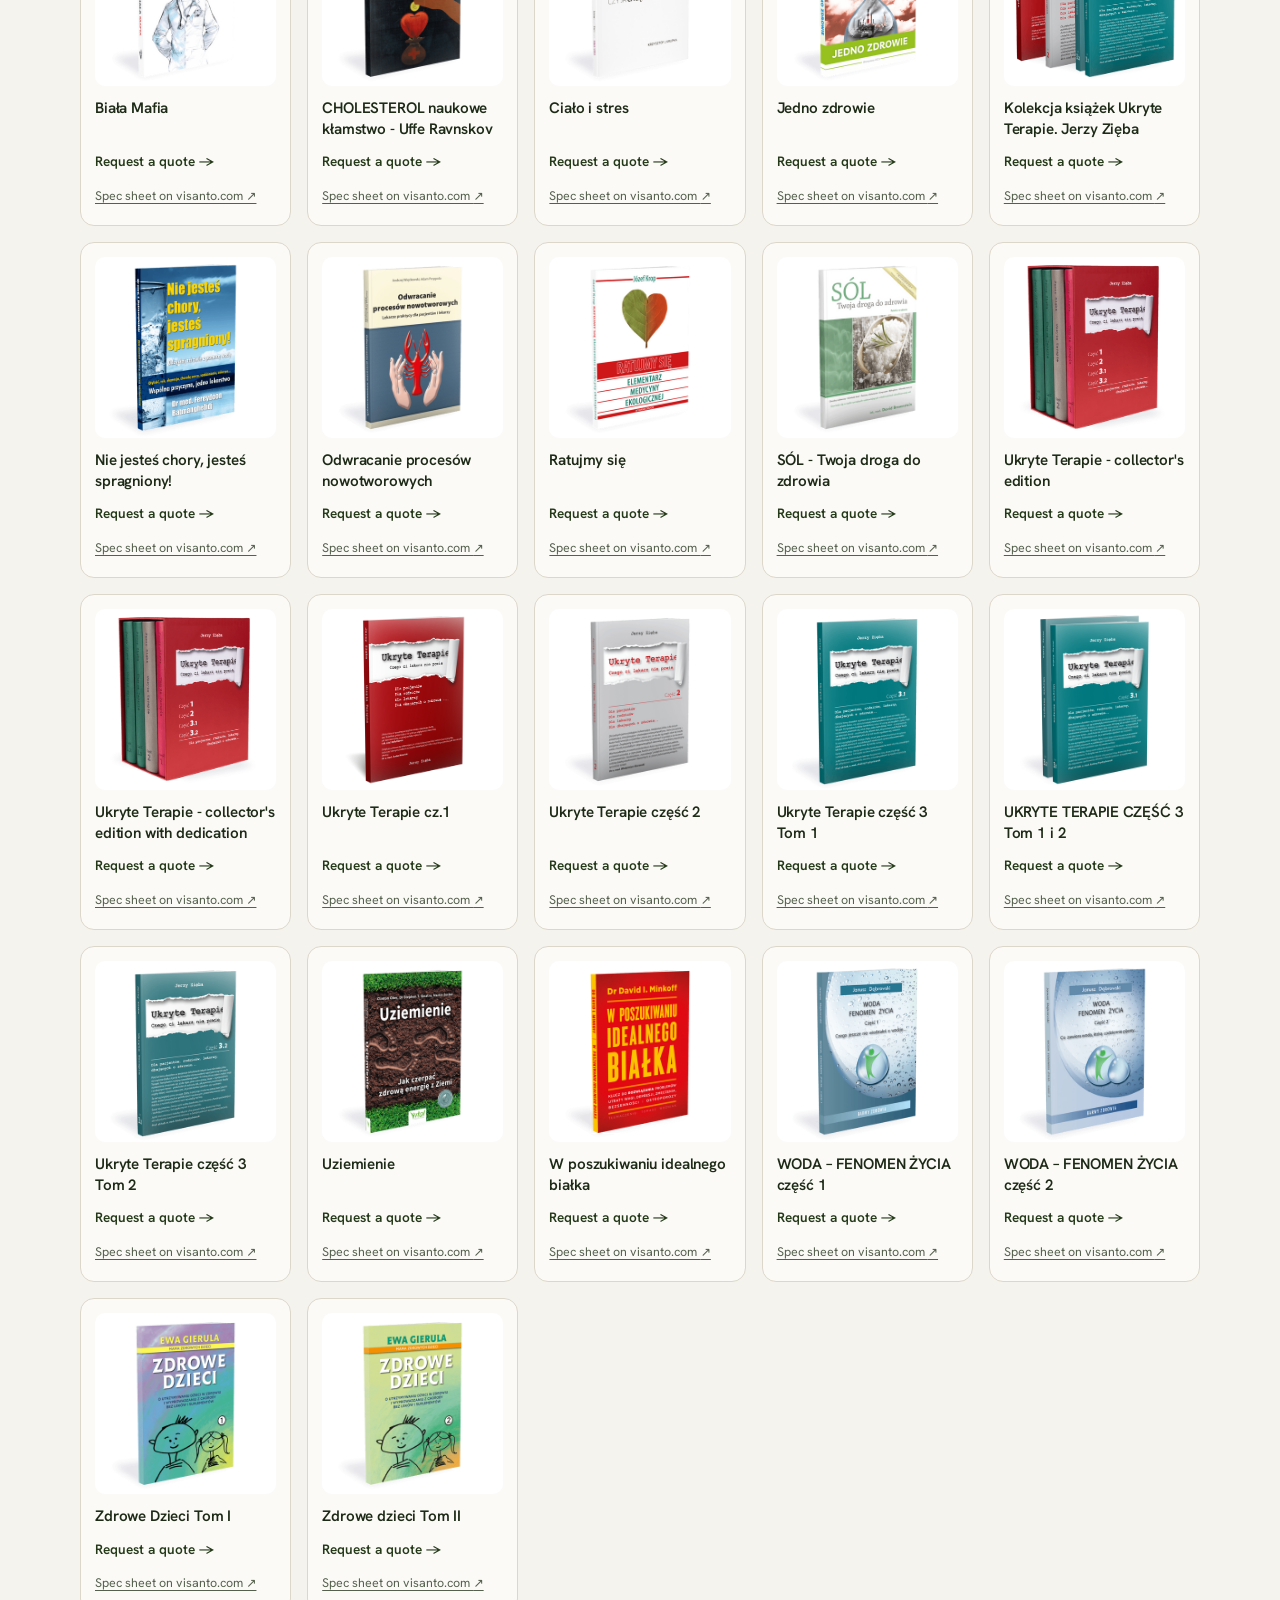
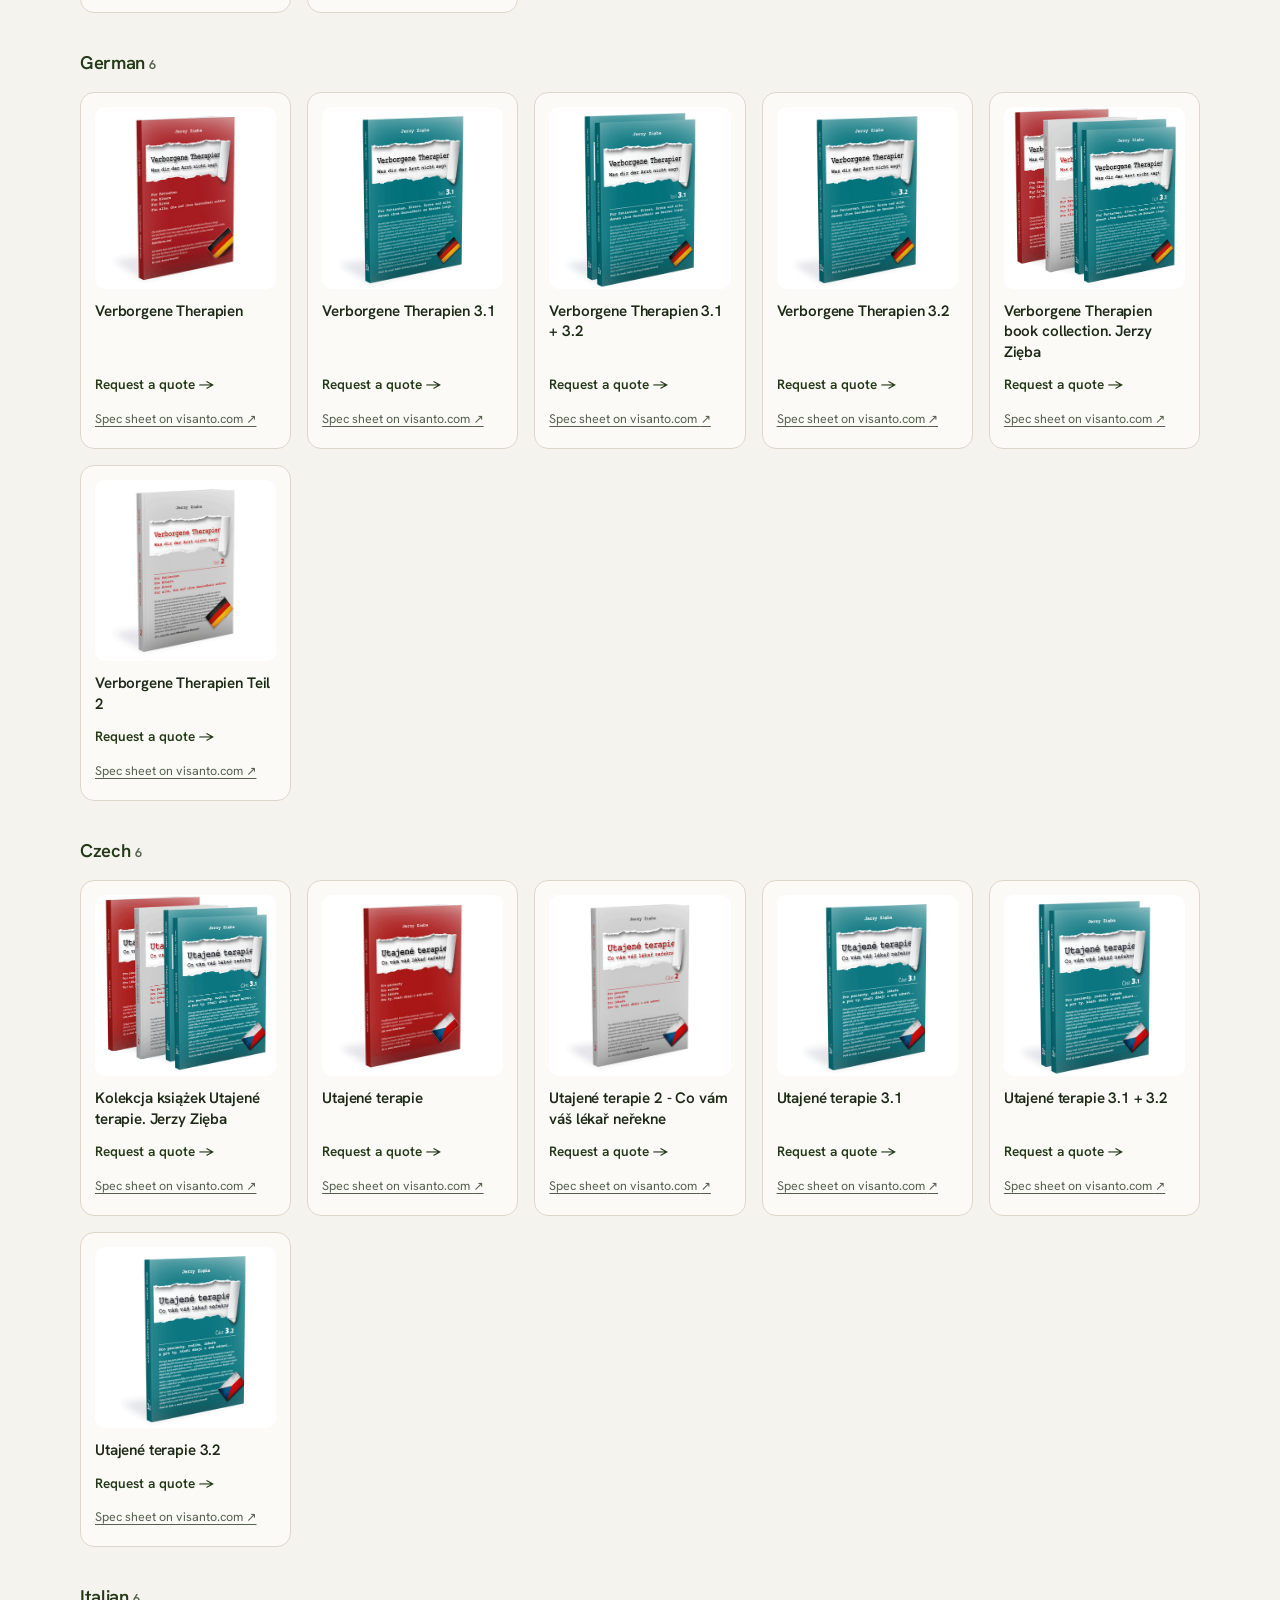
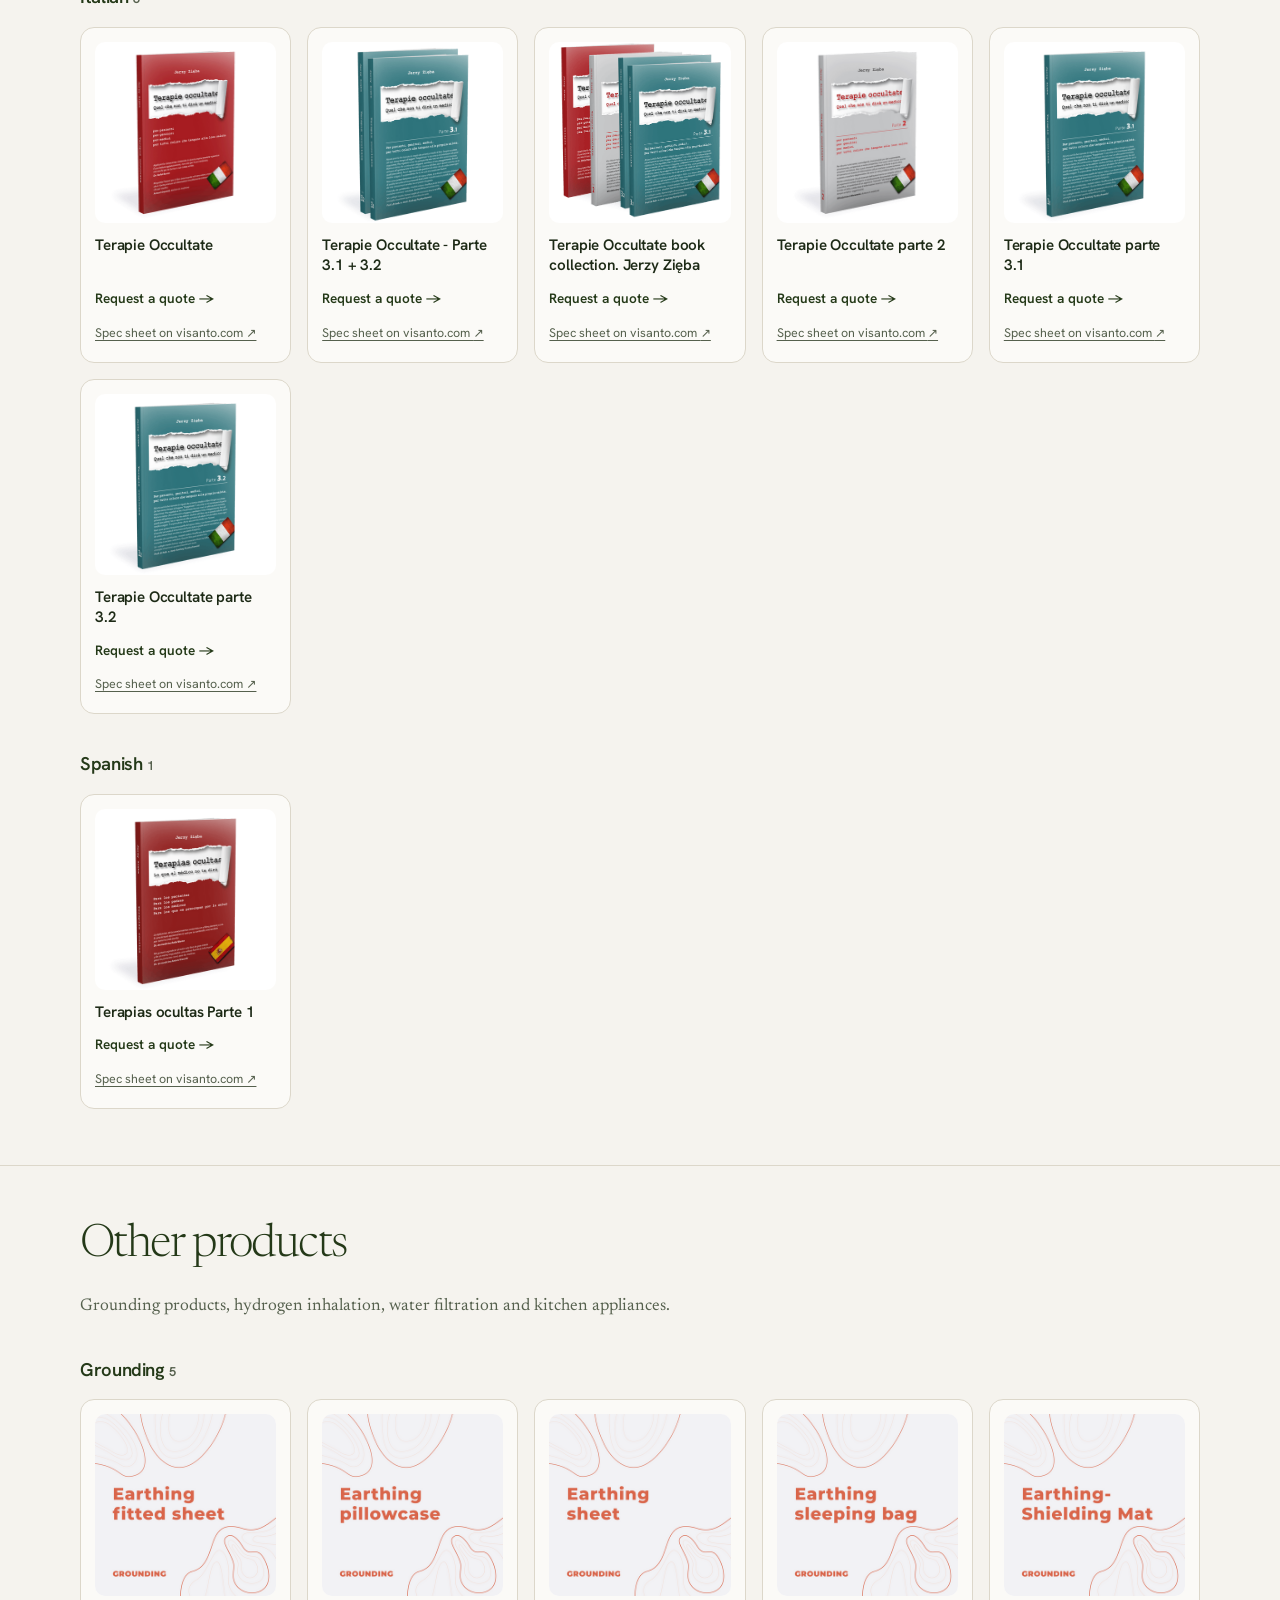
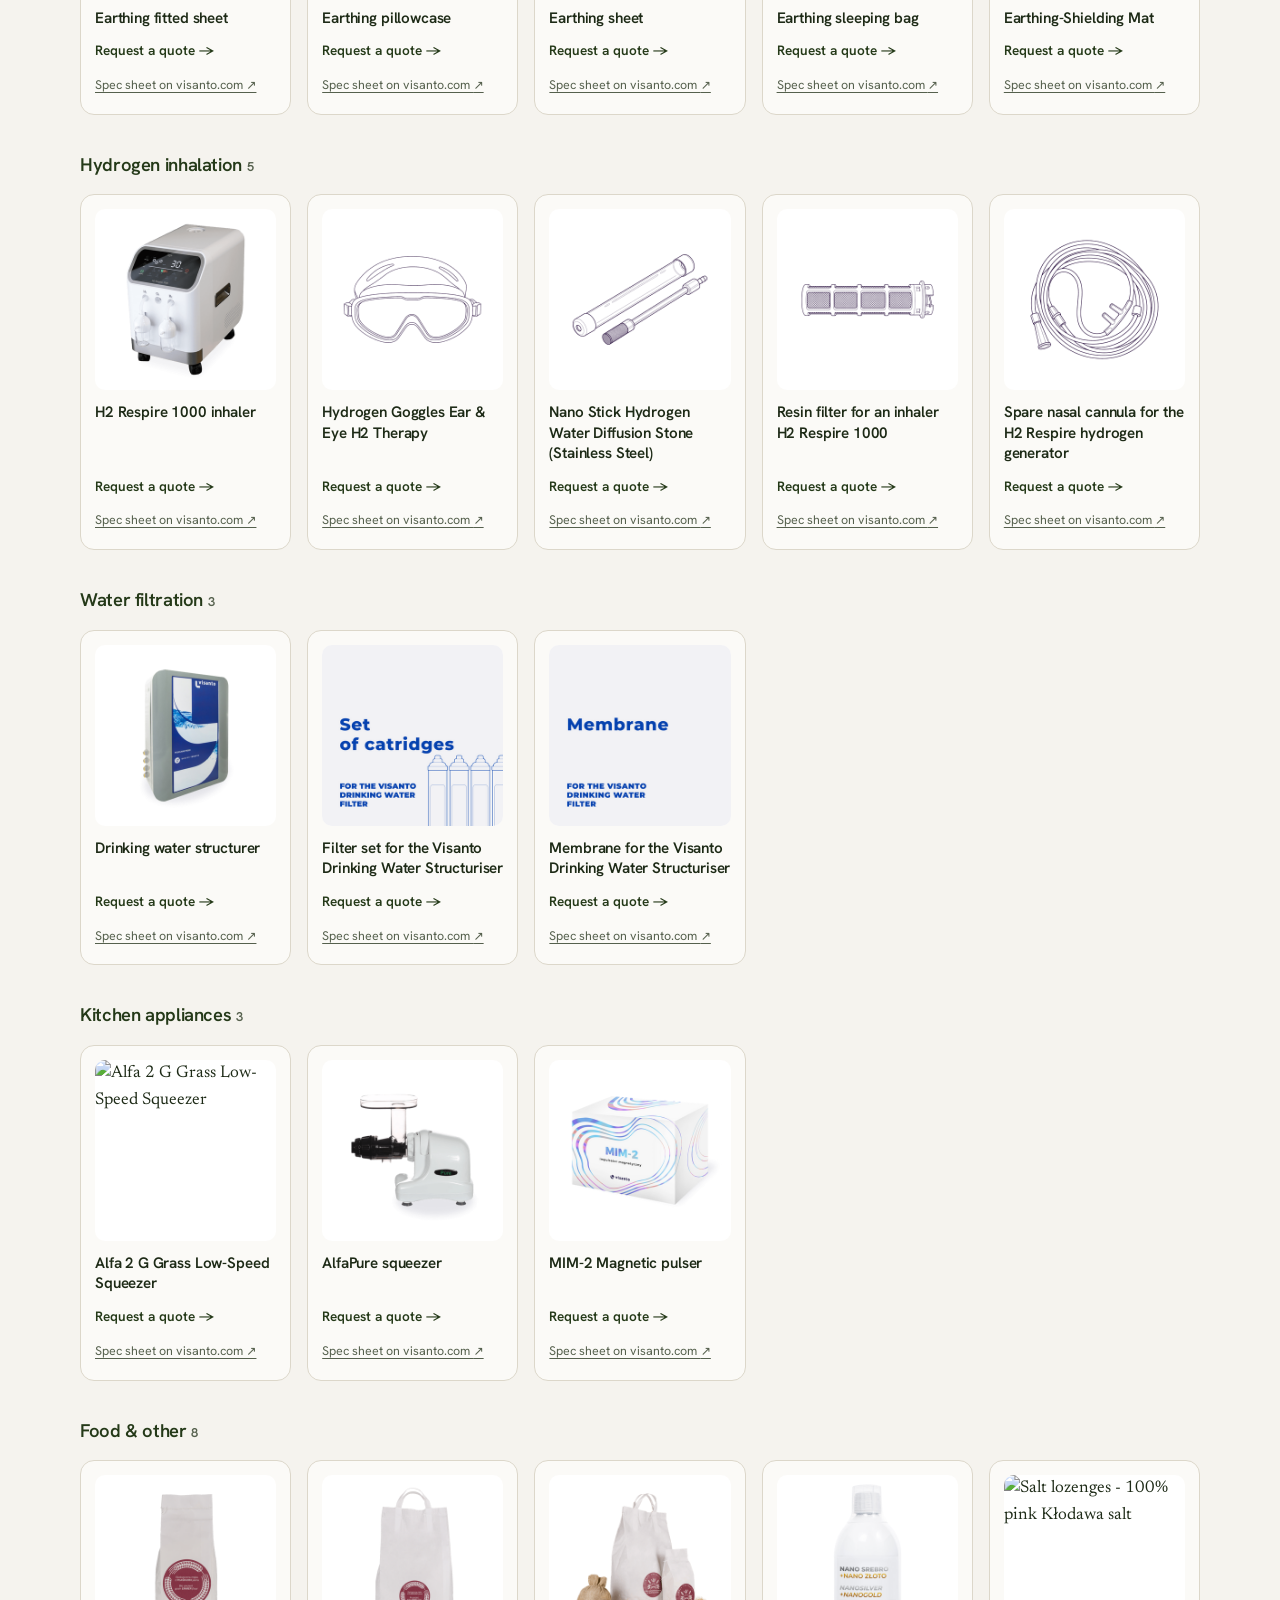
==== commit 8a0258d4: "Trial: original design with editorial fonts, line-art hero, column footer Keeps the live layout and " ====
--- a/site/products.html
+++ b/site/products.html
@@ -18,7 +18,7 @@
   <header class="site-header">
     <div class="wrap header-inner">
       <a class="logo" href="index.html" aria-label="PDIR General Trading LLC home">
-        <img src="assets/pdir-mark-light.svg" alt="PDIR" width="149" height="36">
+        <img src="assets/pdir-mark.svg" alt="PDIR" width="149" height="36">
         <span class="logo-micro"><span>General Trading LLC</span><span>Dubai &middot; UAE</span></span>
       </a>
       <button class="menu-btn" type="button" aria-expanded="false" aria-controls="site-nav">
@@ -1074,18 +1074,17 @@
   </main>
 
   <footer class="site-footer">
-    <div class="wrap">
-      <nav class="footer-nav" aria-label="Footer">
-        <a href="index.html#about">About</a>
-        <a href="index.html#services">What we do</a>
-        <a href="products.html">Products</a>
-        <a href="index.html#markets">Markets</a>
-        <a href="index.html#contact">Contact</a>
+    <div class="wrap c-footer">
+      <img class="c-footer-logo" src="assets/pdir-logo.svg" alt="PDIR General Trading LLC" width="300" height="86">
+      <nav class="c-footer-cols" aria-label="Footer">
+        <div><h3>Company</h3><a href="index.html#about">About</a><a href="index.html#services">What we do</a><a href="index.html#markets">Markets</a><a href="index.html#contact">Contact</a></div>
+        <div><h3>Products</h3><a href="products.html#supplements">Food supplements</a><a href="products.html#books">Books</a><a href="products.html#other">Other products</a></div>
+        <div><h3>Connect</h3><a href="mailto:info@pdir.ae">info@pdir.ae</a><a href="tel:+97142431476">+971 4 243 1476</a><span>Madina Mall, 1st floor<br>Muhaisnah 4, Dubai, UAE</span></div>
       </nav>
-      <div class="footer-inner">
-        <p>&copy; 2026 PDIR General Trading LLC &middot; Dubai, UAE</p>
-        <p class="muted">Product range and images: visanto.com, updated November 2026.</p>
-      </div>
+    </div>
+    <div class="wrap footer-inner">
+      <p>&copy; 2026 PDIR General Trading LLC. All rights reserved.</p>
+      <p class="muted">Product range and images: visanto.com, updated November 2026.</p>
     </div>
   </footer>
   <script>
--- a/site/styles.css
+++ b/site/styles.css
@@ -599,225 +599,60 @@
 .enquiry button:disabled { opacity: 0.6; cursor: default; }
 
 /* =====================================================================
-   Editorial theme: serif display, grotesk UI, square corners, hairlines.
-   Layered over the earlier rules; home-page sections use c-* classes.
+   Merged design: original layout, editorial typefaces, line-art hero,
+   column footer.
    ===================================================================== */
 :root {
-  --bg: #fbf8f2; --surface: #fbf8f2; --tint: #f1ece2; --line: #1f2a18;
-  --ink: #1f2419; --ink-soft: #4b5345; --radius: 0px;
   --serif: "Newsreader", "Iowan Old Style", Georgia, serif;
   --sans: "Hanken Grotesk", system-ui, -apple-system, "Segoe UI", sans-serif;
   --font: var(--sans);
-  --art: #7f9c6a;
-}
-body { font-family: var(--serif); font-size: 17px; background: var(--bg); color: var(--ink); }
-h1, h2 { font-family: var(--serif); font-weight: 300; color: var(--ink); letter-spacing: -0.035em; line-height: 1.02; max-width: none; }
-h1 { font-size: clamp(2.6rem, 6vw, 4.6rem); }
-h2 { font-size: clamp(2rem, 3.6vw, 2.9rem); }
-h3, h4 { font-family: var(--sans); font-weight: 400; color: var(--ink); letter-spacing: -0.02em; }
-.wrap { max-width: 1400px; padding: 0 20px; }
-.muted { color: var(--ink-soft); }
-
-/* Announcement bar + dark header */
-.c-announce { background: #2f5a4a; color: #f5f3ee; font-family: var(--sans); font-size: 0.82rem; }
-.c-announce a { display: block; max-width: 1400px; margin: 0 auto; padding: 7px 20px; color: inherit; text-decoration: none; }
-.c-announce strong { font-weight: 600; margin-left: 4px; }
-.site-header { background: var(--brand); border-bottom: 0; backdrop-filter: none; -webkit-backdrop-filter: none; }
-.header-inner { height: 56px; }
-.logo { color: var(--brand-ink); }
-.logo img { height: 26px; }
-.logo-micro { border-left-color: rgba(245, 243, 238, 0.5); font-family: var(--sans); font-size: 0.58rem; }
-.nav { font-family: var(--sans); font-size: 0.9rem; gap: 26px; }
-.nav a { color: var(--brand-ink); padding: 8px 0; }
-.nav a:not(.nav-cta)::before { content: "| "; opacity: 0.6; }
-.nav a:hover, .nav a[aria-current="page"] { color: #ffffff; text-decoration: underline; text-underline-offset: 4px; }
-.nav .nav-cta { background: var(--brand-ink); color: var(--brand); border-radius: 0; padding: 7px 12px; margin-left: 4px; }
-.nav .nav-cta::after { content: "\2192"; margin-left: 12px; padding-left: 12px; border-left: 1px solid rgba(36, 57, 24, 0.3); }
-.nav .nav-cta:hover { background: #ffffff; color: var(--brand); text-decoration: none; }
-.menu-btn { color: var(--brand-ink); font-family: var(--sans); }
-
-/* Buttons: rectangular, arrow in its own compartment */
-.btn { border-radius: 0; font-family: var(--sans); font-weight: 400; font-size: 0.9rem; padding: 8px 12px; letter-spacing: -0.01em; }
-.btn::after { content: "\2192"; display: inline-block; margin-left: 12px; padding-left: 12px; border-left: 1px solid rgba(245, 243, 238, 0.35); }
-.btn-primary { background: var(--ink); color: var(--bg); }
-.btn-primary:hover { background: var(--brand); }
-.btn-light::after { border-left-color: rgba(36, 57, 24, 0.3); }
-.c-link { font-family: var(--sans); font-size: 0.9rem; color: var(--ink); text-decoration: none; padding: 8px 0; }
-.c-link::after { content: " \2192"; }
-.c-link:hover { text-decoration: underline; text-underline-offset: 4px; }
-.c-link span { color: var(--ink-soft); font-size: 0.8rem; margin-left: 2px; }
-.c-label { font-family: var(--sans); font-size: 0.85rem; font-weight: 600; margin: 0 0 14px; }
-
-/* Vertical tick divider */
-.ticks { height: 64px; margin: 0 8px; background: repeating-linear-gradient(90deg, var(--ink) 0 1px, transparent 1px 8px); }
-
-/* Hero */
-.c-hero { position: relative; overflow: hidden; padding: 300px 0 56px; }
-.c-hero-art { position: absolute; left: 0; top: 0; width: 100%; height: 560px; object-fit: cover; object-position: left top; pointer-events: none; }
-.c-hero-copy { position: relative; }
-.c-hero-copy > * { margin-left: clamp(0px, 18vw, 360px); }
-.c-hero h1 { margin-bottom: 20px; }
-.c-lead { max-width: 34ch; font-size: 1.05rem; line-height: 1.3; margin: 0 0 26px; }
-.c-actions { display: flex; align-items: center; gap: 28px; }
-
-/* Split: photo left, text right */
-.c-split { display: grid; grid-template-columns: 1fr 1fr; align-items: stretch; }
-.c-split-media { width: 100%; height: 100%; min-height: 420px; object-fit: cover; display: block; }
-.c-split-copy { padding: 28px 20px 40px; display: flex; flex-direction: column; align-items: flex-start; }
-.c-split-copy h2 { margin-bottom: 28px; max-width: 16ch; }
-.c-split-copy p:not(.c-label) { max-width: 40ch; line-height: 1.35; margin-bottom: 28px; }
-.c-split-copy .btn { margin-top: auto; }
-
-/* Stats */
-.c-stats { padding: 40px 0 72px; }
-.c-sans-title { font-family: var(--sans); font-weight: 400; font-size: clamp(1.4rem, 2.2vw, 1.8rem); letter-spacing: -0.02em; margin: 0 20px 56px; }
-.c-stat-row { display: grid; grid-template-columns: repeat(4, 1fr); margin: 0 20px; }
-.c-stat-row > div { border-left: 1px solid var(--ink); padding: 110px 20px 0; }
-.c-stat-row dt { font-family: var(--serif); font-weight: 300; font-size: clamp(2.6rem, 5vw, 4.4rem); letter-spacing: -0.04em; line-height: 1; }
-.c-stat-row dd { margin: 14px 0 0; font-family: var(--sans); font-size: 1.25rem; line-height: 1.2; letter-spacing: -0.02em; max-width: 12ch; }
-
-/* Green band with steps */
-.c-band { position: relative; overflow: hidden; background: #1f4a37; color: #f5f3ee; padding: 28px 0 56px; }
-.c-band-art { position: absolute; right: -40px; top: 0; height: 100%; max-height: 620px; pointer-events: none; }
-.c-band .wrap { position: relative; }
-.c-band h2 { color: #f5f3ee; margin-bottom: 150px; }
-.c-steps { list-style: none; margin: 0; padding: 0; display: grid; grid-template-columns: repeat(4, 1fr); }
-.c-steps li { border-left: 1px solid rgba(245, 243, 238, 0.4); padding: 0 20px 4px; }
-.c-step-num { font-family: var(--sans); font-size: 0.85rem; opacity: 0.7; }
-.c-steps h3 { color: #f5f3ee; font-size: 1.45rem; line-height: 1.1; margin: 40px 0 12px; }
-.c-steps p { margin: 0; font-size: 0.98rem; line-height: 1.35; color: rgba(245, 243, 238, 0.85); }
-
-/* Range grid */
-.c-range { padding: 48px 0 72px; }
-.c-sans-lead { font-family: var(--sans); font-size: clamp(1.15rem, 1.8vw, 1.45rem); letter-spacing: -0.02em; line-height: 1.25; max-width: 52ch; margin: 14px 0 48px; }
-.c-cards { list-style: none; margin: 0; padding: 0; display: grid; grid-template-columns: repeat(3, 1fr); row-gap: 40px; }
-.c-card { border-left: 1px solid var(--ink); padding: 0 20px; display: flex; flex-direction: column; align-items: flex-start; }
-.c-card-media { display: block; width: 100%; margin-bottom: 44px; overflow: hidden; background: var(--ink); }
-.c-card-media img { display: block; width: 100%; height: auto; aspect-ratio: 3 / 2; object-fit: cover; transition: transform 0.5s ease; }
-.c-card:hover .c-card-media img { transform: scale(1.04); }
-.c-card h3 { font-size: clamp(1.6rem, 2.6vw, 2.2rem); line-height: 1.05; margin: 0 0 14px; }
-.c-card p { font-size: 0.98rem; line-height: 1.3; margin: 0 0 22px; max-width: 34ch; }
-.c-count { display: block; font-family: var(--sans); font-size: 0.82rem; color: var(--ink-soft); margin-top: 6px; }
-.c-card .btn { margin-top: auto; }
-.c-more { display: flex; flex-wrap: wrap; align-items: center; gap: 12px 28px; margin: 48px 20px 0; padding-top: 20px; border-top: 1px solid var(--ink); }
-.c-more .btn { margin-left: auto; }
-.c-more .btn span { color: inherit; font-size: inherit; }
-
-/* Markets */
-.c-markets { padding: 48px 0 72px; }
-.c-markets-grid { display: grid; grid-template-columns: 1fr 1.1fr; gap: 40px; align-items: center; }
-.c-countries { list-style: none; margin: 0; padding: 0; columns: 3; column-gap: 0; font-family: var(--sans); font-size: 0.98rem; }
-.c-countries li { border-left: 1px solid var(--ink); padding: 5px 12px; break-inside: avoid; }
-.mena-map { color: var(--ink); }
-.map-dots circle, .map-hub { fill: var(--bg); }
-.map-labels text { font-family: var(--sans); }
-
-/* Two-up */
-.c-two { padding: 40px 0 72px; }
-.c-two-grid { display: grid; grid-template-columns: 1fr 1fr; gap: 40px; }
-.c-two h2 { font-family: var(--sans); font-weight: 400; font-size: clamp(1.7rem, 2.8vw, 2.3rem); letter-spacing: -0.03em; line-height: 1.05; max-width: 14ch; margin-bottom: 110px; }
-.c-two p { max-width: 34ch; line-height: 1.3; margin-bottom: 24px; }
-
-/* Contact band */
-.contact { background: var(--brand); border-top: 0; }
-.contact h2 { color: var(--brand-ink); }
-.contact .c-label { color: var(--brand-ink); }
-.contact-list dt { font-family: var(--sans); letter-spacing: 0; text-transform: none; font-size: 0.82rem; }
-.enquiry { border-radius: 0; background: transparent; border: 1px solid rgba(245, 243, 238, 0.4); }
-.enquiry h3 { font-size: 1.5rem; }
-.enquiry label { font-family: var(--sans); letter-spacing: 0; text-transform: none; font-size: 0.82rem; }
-.enquiry input, .enquiry select, .enquiry textarea { border-radius: 0; background: var(--brand-ink); color: var(--ink); border-color: transparent; font-family: var(--sans); }
-.enquiry select { background-image: url("data:image/svg+xml,%3Csvg xmlns='http://www.w3.org/2000/svg' width='12' height='8' viewBox='0 0 12 8'%3E%3Cpath d='M1 1l5 5 5-5' fill='none' stroke='%231f2419' stroke-width='1.6'/%3E%3C/svg%3E"); }
-.enquiry input::placeholder, .enquiry textarea::placeholder { color: #7b8173; }
-.form-note { font-family: var(--sans); }
-.form-ok { border-radius: 0; }
-
-/* Footer */
-.site-footer { background: var(--tint); padding: 28px 0 24px; font-family: var(--sans); }
-.c-footer { display: grid; grid-template-columns: 1fr 2.6fr; gap: 40px; padding-bottom: 40px; }
+}
+body { font-family: var(--serif); }
+h1, h2 { font-family: var(--serif); font-weight: 300; letter-spacing: -0.035em; line-height: 1.04; }
+h3, h4, .nav, .btn, .eyebrow, .logo-micro, .menu-btn, .chip, .tile-name, .tile-count, .feat-name, .feat-meta,
+.facts dt, .ticker-row span, .spec dt, .spot-figure figcaption, .contact-list dt, .enquiry label, .enquiry input,
+.enquiry select, .enquiry textarea, .form-note, .range-more, .markets, .map-labels text, .group-title, .product h4,
+.product-quote, .product-ext, .latest-label, .step-num, .rail-btn, .skip, .site-footer { font-family: var(--sans); }
+h3 { letter-spacing: -0.02em; }
+.facts dd { font-family: var(--serif); font-weight: 300; font-size: 2.5rem; letter-spacing: -0.03em; }
+.lead { line-height: 1.4; }
+
+/* Hero: animated lines instead of the photo disc */
+.hero { position: relative; }
+.hero-art {
+  position: absolute; inset: 0; width: 100%; height: 100%; pointer-events: none;
+  -webkit-mask-image: linear-gradient(90deg, rgba(0, 0, 0, 0.3) 0%, rgba(0, 0, 0, 0.3) 28%, #000 68%);
+  mask-image: linear-gradient(90deg, rgba(0, 0, 0, 0.3) 0%, rgba(0, 0, 0, 0.3) 28%, #000 68%);
+}
+.hero > .wrap { position: relative; z-index: 1; }
+.hero-grid { grid-template-columns: 1fr; }
+.hero-copy { max-width: 760px; padding-block: 40px 56px; }
+.hero h1 { max-width: 16ch; }
+
+/* Footer with logo and link columns */
+.site-footer { background: var(--tint); padding: 36px 0 24px; }
+.c-footer { display: grid; grid-template-columns: 1fr 2.6fr; gap: 40px; padding-bottom: 36px; }
 .c-footer-logo { width: 240px; height: auto; display: block; }
-.c-footer-cols { display: grid; grid-template-columns: repeat(3, 1fr); gap: 24px; font-size: 0.9rem; }
-.c-footer-cols div { display: grid; gap: 9px; align-content: start; justify-items: start; }
-.c-footer-cols h3 { font-size: 0.9rem; font-weight: 600; margin: 0 0 6px; letter-spacing: 0; }
+.c-footer-cols { display: grid; grid-template-columns: repeat(3, 1fr); gap: 24px; font-size: 0.92rem; }
+.c-footer-cols div { display: grid; gap: 10px; align-content: start; justify-items: start; }
+.c-footer-cols h3 { font-size: 0.92rem; font-weight: 600; margin: 0 0 6px; letter-spacing: 0; color: var(--ink); }
 .c-footer-cols a { color: var(--ink); text-decoration: none; }
 .c-footer-cols a:hover { text-decoration: underline; text-underline-offset: 3px; }
 .c-footer-cols span { color: var(--ink-soft); line-height: 1.4; }
-.footer-inner { font-size: 0.8rem; }
-
-/* Products page in the same language */
-.page-hero { padding: 48px 0 40px; }
-.page-hero .eyebrow, .eyebrow { font-family: var(--sans); letter-spacing: 0; text-transform: none; font-size: 0.85rem; font-weight: 600; color: var(--ink); }
-.page-hero .lead { font-family: var(--sans); font-size: 1.2rem; letter-spacing: -0.02em; line-height: 1.3; color: var(--ink); }
-.page-hero-latest, .page-hero-photo { border-radius: 0; }
-.latest-label span { font-family: var(--sans); letter-spacing: 0; text-transform: none; font-size: 0.82rem; }
-.latest-label strong { font-family: var(--sans); }
-.chips-bar { top: 56px; border-color: var(--ink); background: var(--bg); backdrop-filter: none; }
-.chip { border-radius: 0; border-color: var(--ink); background: transparent; font-family: var(--sans); color: var(--ink); min-height: 40px; }
-.chip:hover { background: var(--ink); color: var(--bg); }
-.chip:hover span { color: inherit; }
-.catalogue-section { border-top: 0; }
-.catalogue-section h2 + .muted { font-family: var(--sans); font-size: 1.15rem; letter-spacing: -0.02em; color: var(--ink); }
-.group-title { font-family: var(--sans); font-weight: 400; font-size: 1.5rem; letter-spacing: -0.02em; margin: 48px 0 20px; padding-top: 14px; border-top: 1px solid var(--ink); }
-.group-title span { font-size: 0.85rem; }
-.product-grid { gap: 32px 0; grid-template-columns: repeat(auto-fill, minmax(210px, 1fr)); }
-.product { border: 0; border-left: 1px solid var(--ink); border-radius: 0; background: transparent; padding: 0 16px 4px; }
-.product:hover { transform: none; box-shadow: none; }
-.product:hover .product-img img { transform: scale(1.04); }
-.product-img { border-radius: 0; background: #ffffff; }
-.product-img img { transition: transform 0.4s ease; }
-.product h4 { font-size: 1.05rem; font-weight: 400; line-height: 1.2; }
-.product-quote { font-family: var(--sans); font-weight: 400; font-size: 0.85rem; align-self: flex-start; background: var(--ink); color: var(--bg); padding: 6px 10px; }
-.product-quote::after { content: "\2192"; margin-left: 10px; padding-left: 10px; border-left: 1px solid rgba(245, 243, 238, 0.35); }
-.product-quote::before { border-radius: 0; }
-.product-ext { font-family: var(--sans); }
-.cta-band h2 { color: var(--brand-ink); }
-
-@media (prefers-reduced-motion: reduce) { .c-card-media img, .product-img img { transition: none; } }
-@media (max-width: 960px) {
-  .c-hero-copy > * { margin-left: 0; }
-  .c-cards { grid-template-columns: repeat(2, 1fr); }
-  .c-stat-row { grid-template-columns: repeat(2, 1fr); row-gap: 36px; }
-  .c-stat-row > div { padding-top: 48px; }
-  .c-steps { grid-template-columns: repeat(2, 1fr); row-gap: 36px; }
-  .c-band h2 { margin-bottom: 72px; }
-  .c-band-art { opacity: 0.35; }
-}
-@media (max-width: 760px) {
-  .c-announce { font-size: 0.78rem; }
-  .nav { background: var(--brand); border-bottom: 0; }
-  .nav a { border-bottom-color: rgba(245, 243, 238, 0.2); }
-  .nav a:not(.nav-cta)::before { content: none; }
-  .nav .nav-cta { text-align: left; }
-  .logo img { height: 24px; }
-  .c-hero { padding: 200px 0 40px; }
-  .c-hero-art { height: 320px; }
-  .c-actions { flex-wrap: wrap; gap: 14px 24px; }
-  .ticks { height: 40px; }
-  .c-split { grid-template-columns: 1fr; }
-  .c-split-media { min-height: 0; aspect-ratio: 16 / 10; }
-  .c-sans-title { margin-bottom: 32px; }
-  .c-stat-row dd { font-size: 1.05rem; }
-  .c-cards { grid-template-columns: 1fr; }
-  .c-card-media { margin-bottom: 24px; }
-  .c-steps { grid-template-columns: 1fr; }
-  .c-markets-grid, .c-two-grid, .c-footer { grid-template-columns: 1fr; }
-  .c-countries { columns: 2; }
-  .c-two h2 { margin-bottom: 28px; }
-  .c-more .btn { margin-left: 0; }
+.footer-inner { font-size: 0.82rem; }
+
+/* Softer tile feedback on the products page: lift instead of a dark frame */
+.product:focus-within { outline: none; }
+.product:has(a:focus-visible) { outline: 1px solid rgba(31, 42, 24, 0.35); outline-offset: 3px; }
+
+@media (max-width: 760px) {
+  .hero-art { -webkit-mask-image: none; mask-image: none; opacity: 0.55; }
+  .hero-copy { padding-block: 16px 24px; }
+  .facts dd { font-size: 2rem; }
+  .c-footer { grid-template-columns: 1fr; gap: 28px; }
   .c-footer-cols { grid-template-columns: 1fr 1fr; }
-  .chips-bar { top: 56px; }
-  .product-grid { grid-template-columns: repeat(2, 1fr); }
-}
-
-/* Trial fixes */
-.c-hero-copy > * { margin-left: 0; }
-.c-hero-copy { padding-left: max(20px, 20.8vw); }
-.c-lead { margin: 0 0 26px; }
-.c-band-art { height: 380px; top: -40px; right: -20px; }
-.c-band h2 { margin-bottom: 190px; }
-.enquiry select { background-color: var(--brand-ink); background-repeat: no-repeat; background-position: right 14px center; }
-.c-two-grid > div { display: flex; flex-direction: column; align-items: flex-start; }
-.c-two h2 { min-height: 3.2em; margin-bottom: 60px; }
-.c-two .btn { margin-top: auto; }
-@media (max-width: 960px) { .c-hero-copy { padding-left: 20px; } .c-band-art { height: 260px; } .c-band h2 { margin-bottom: 72px; } }
-@media (max-width: 760px) { .c-two h2 { min-height: 0; margin-bottom: 24px; } }
+}
+
+/* Menu: a thin vertical bar before each item, original header colours */
+.nav a:not(.nav-cta)::before { content: "|"; margin-right: 6px; opacity: 0.45; font-weight: 400; }
+@media (max-width: 760px) { .nav a:not(.nav-cta)::before { content: none; } }
